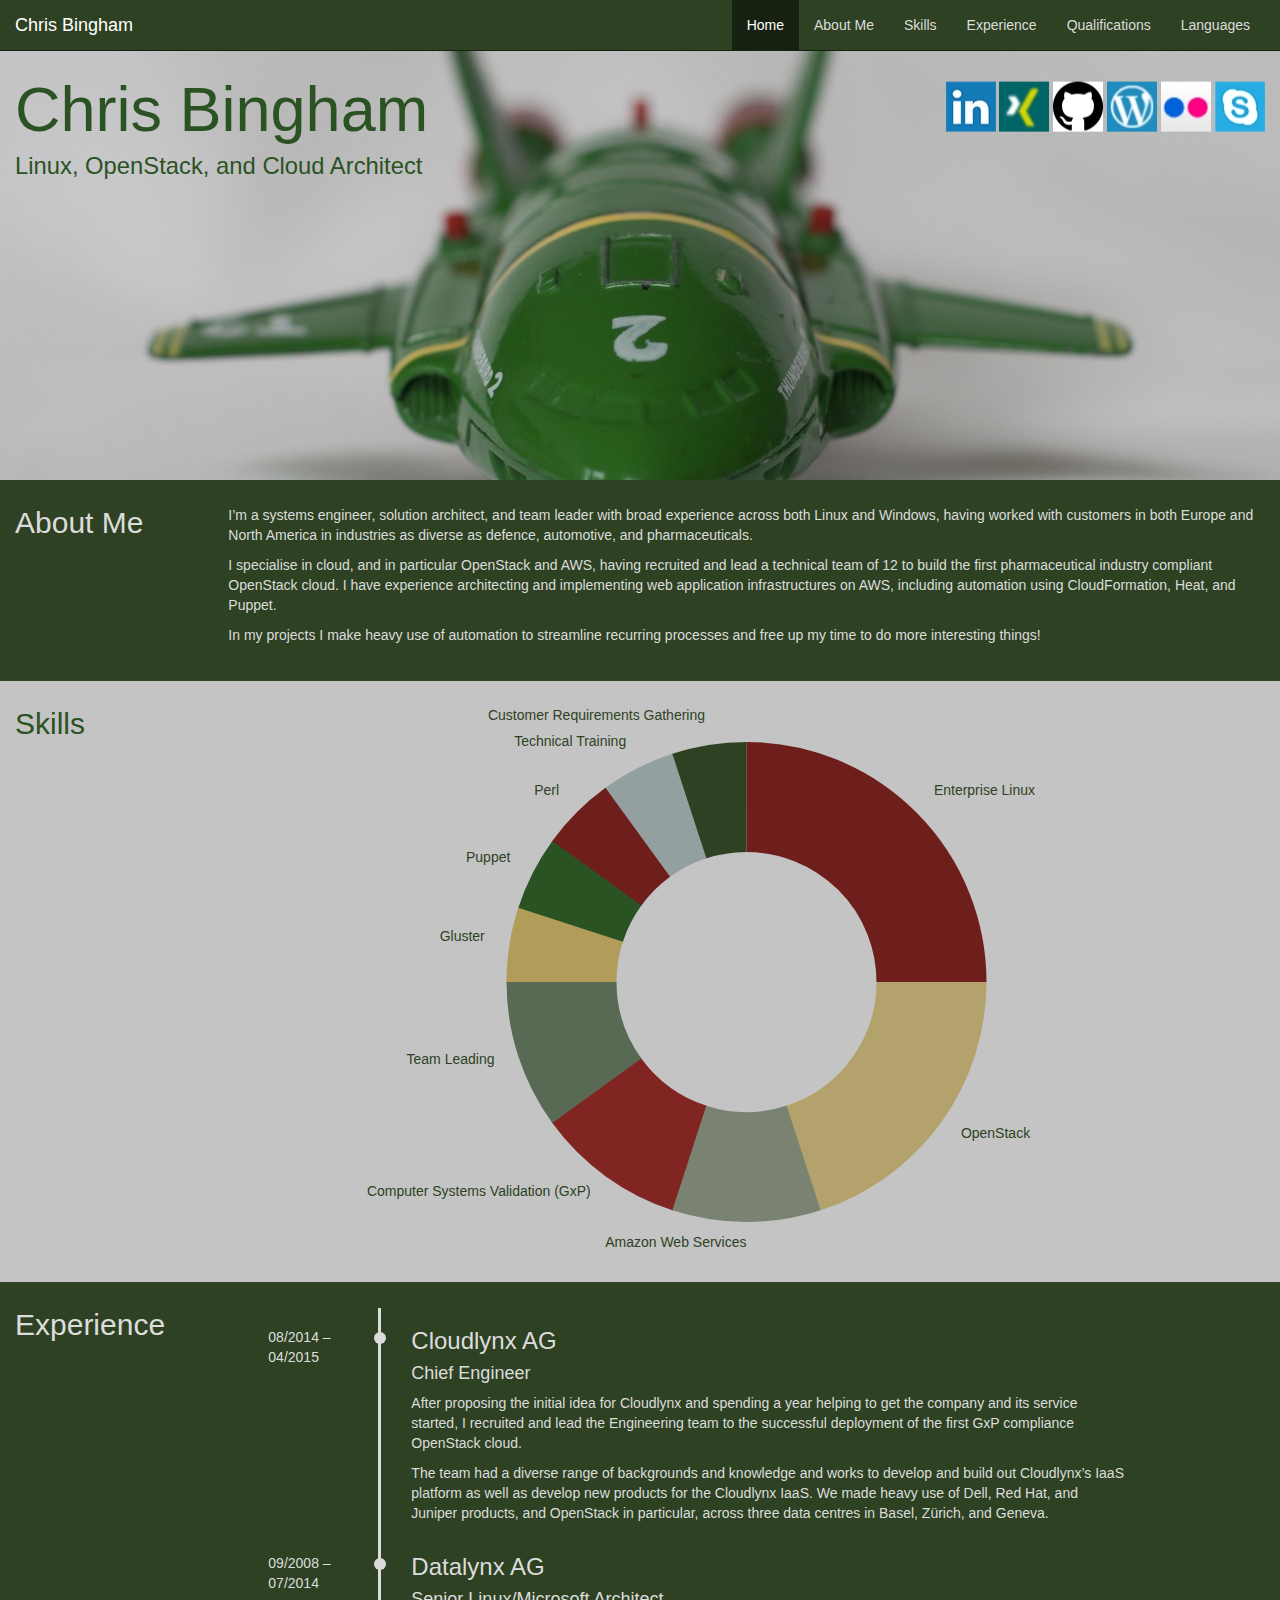
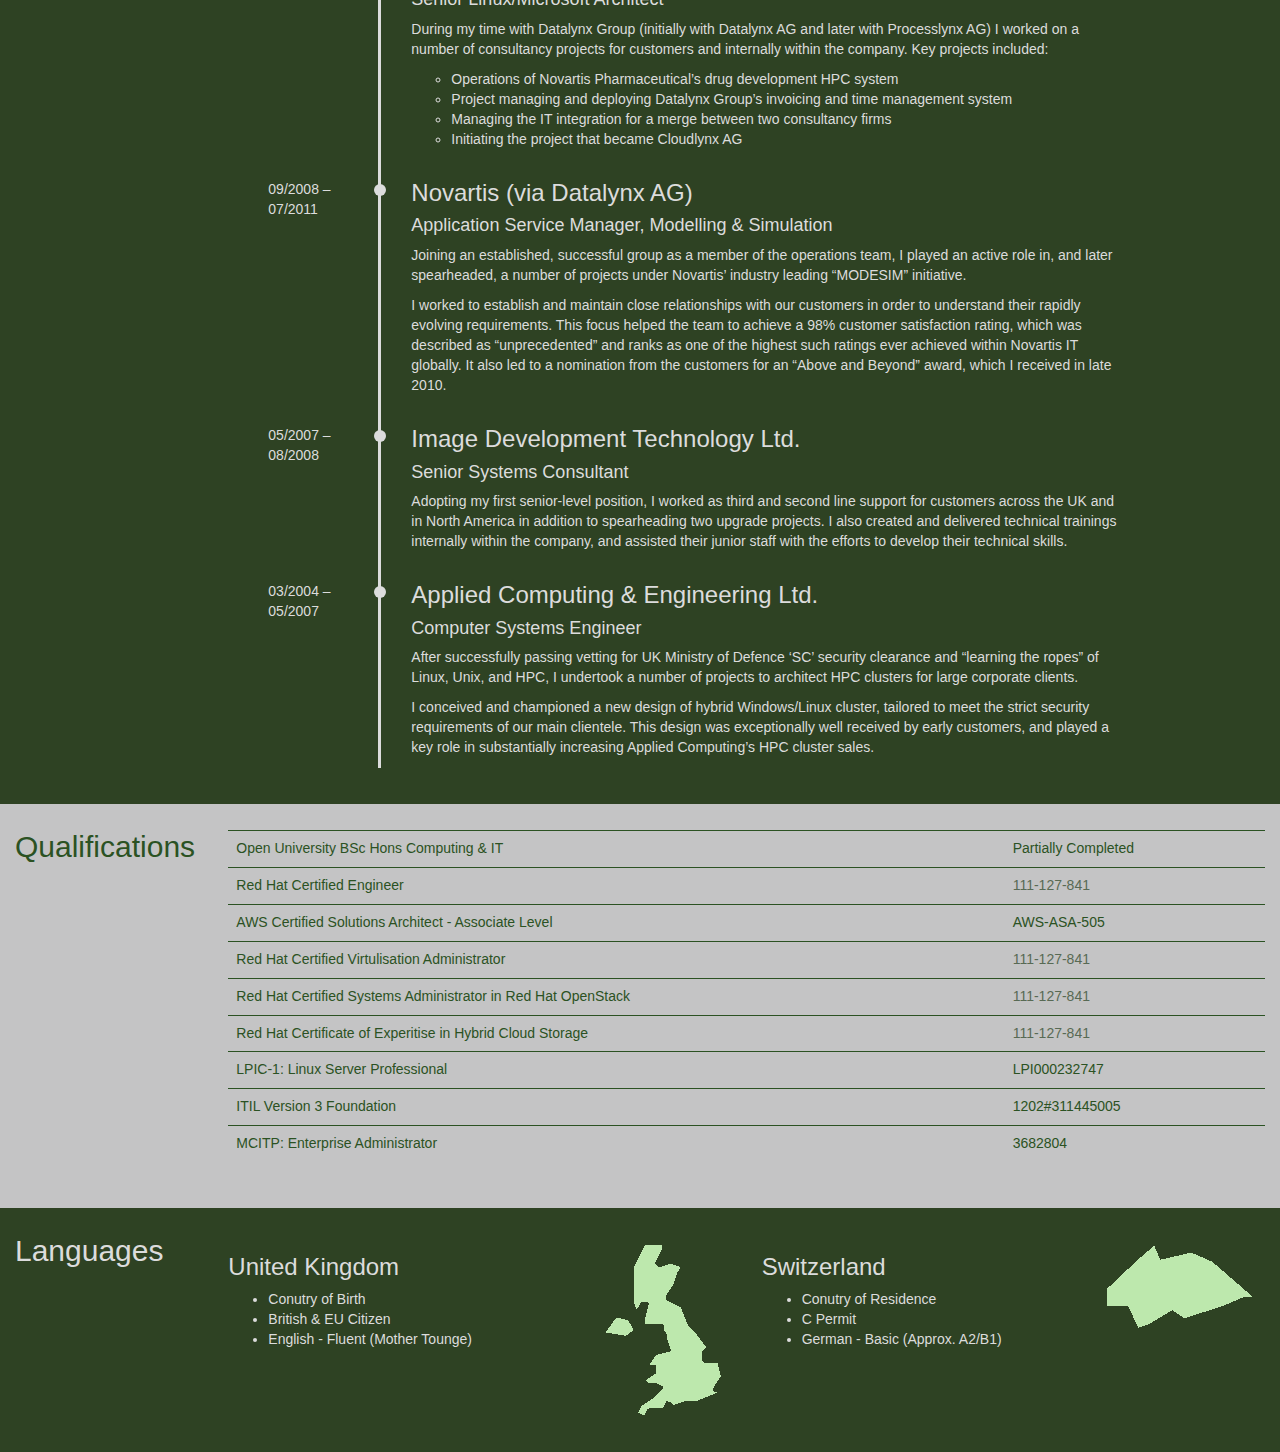
==== index.html @ 1daa9847 "First version" ====
<!DOCTYPE html>
<html lang="en"><head>
<meta http-equiv="content-type" content="text/html; charset=UTF-8">
    <meta charset="utf-8">
    <meta http-equiv="X-UA-Compatible" content="IE=edge">
    <meta name="viewport" content="width=device-width, initial-scale=1">
    <!-- The above 3 meta tags *must* come first in the head; any other head content must come *after* these tags -->
    <meta name="description" content="">
    <meta name="author" content="">
    <link rel="icon" href="img/icon.png">
	
    <title>Chris Bingham</title>

    <!-- Bootstrap core CSS -->
    <link href="https://maxcdn.bootstrapcdn.com/bootstrap/3.3.4/css/bootstrap.min.css" rel="stylesheet">
	

    <!-- Custom styles for this template -->
    <link href="css/starter-template.css" rel="stylesheet">
	<!--<link href="css/timeline.css" rel="stylesheet">-->

    <!-- Just for debugging purposes. Don't actually copy these 2 lines! -->
    <!--[if lt IE 9]><script src="https://maxcdn.bootstrapcdn.com/bootstrap/3.3.4/js/bootstrap.min.js"></script><![endif]-->
    <script src="https://maxcdn.bootstrapcdn.com/bootstrap/3.3.4/js/bootstrap.min.js"></script>

    <!-- HTML5 shim and Respond.js for IE8 support of HTML5 elements and media queries -->
    <!--[if lt IE 9]>
      <script src="https://oss.maxcdn.com/html5shiv/3.7.2/html5shiv.min.js"></script>
      <script src="https://oss.maxcdn.com/respond/1.4.2/respond.min.js"></script>
    <![endif]-->


	<link rel="stylesheet" href="css/chartist.min.css">
	<link rel="stylesheet" href="css/timeline.css">
	<link rel="stylesheet" href="css/thunderbird-colours.css">
	<link rel="stylesheet" href="css/storyboard.css">
	
  </head>

  <body>

    <nav class="navbar navbar-fixed-top navbar-inverse">
      <div class="container-fluid">
        <div class="navbar-header">
          <button type="button" class="navbar-toggle collapsed" data-toggle="collapse" data-target="#navbar" aria-expanded="false" aria-controls="navbar">
            <span class="sr-only">Toggle navigation</span>
            <span class="icon-bar"></span>
            <span class="icon-bar"></span>
            <span class="icon-bar"></span>
          </button>
          <a class="navbar-brand" href="#">Chris Bingham</a>
        </div>
        <div id="navbar" class="collapse navbar-collapse navbar-right">
          <ul class="nav navbar-nav">
            <li class="active"><a href="#">Home</a></li>
            <li><a href="#about">About Me</a></li>
            <li><a href="#skills">Skills</a></li>
			<li><a href="#experience">Experience</a></li>
			<li><a href="#qualifications">Qualifications</a></li>
			<li><a href="#languages">Languages</a></li>
          </ul>
        </div><!--/.nav-collapse -->
      </div>
    </nav>
	<section id="home">
	  <div class="jumbotron">
		<div class="container-fluid title-text">
		  <div class="row">
			<div class="col-sm-8 title-text">
			  <h1>Chris Bingham</h1>
			  <h2>Linux, OpenStack, and Cloud Architect</h2>
			</div>
			<div class="col-sm-4 social-links-div">
			  <ul class="social-links">
				<li><a href="https://ch.linkedin.com/in/binghamchris"><img class="img-responsive" alt="LinkedIn Profile" src="img/linkedin.jpg" /></a></li>
				<li><a href="https://www.xing.com/profile/Chris_Bingham"><img class="img-responsive" alt="Xing Profile" src="img/xing.jpg"></img></a></li>
				<li><a href="https://github.com/binghamchris"><img class="img-responsive" alt="Github Profile" src="img/github.jpg"></img></a></li>
				<li><a href="https://clustersandclouds.wordpress.com"><img class="img-responsive" alt="Blog" src="img/wordpress.jpg"></img></a></li>
				<li><a href="https://www.flickr.com/photos/butters-photos"><img class="img-responsive" alt="Flickr" src="img/flickr.jpg"></img></a></li>
				<li><a href="callto:chris.pearit"><img class="img-responsive" alt="Skype" src="img/skype.jpg"></img></a></li>
			  </ul>
			</div>
			<!--<div class="col-sm-2">
			  <img class="img-responsive avatar" alt="Avatar" src="img/avatar.jpg"></img>
			</div>-->
		  </div>
		</div>
	  </div>

	</section>
	<section id="about">
	  <div class="container-fluid container-alt container-padded">
		<div class="row">
		  <div class="col-sm-2 section-title">
			<h2>About Me</h2>
		  </div>
		  <div class=col-sm-10>
			<p>I’m a systems engineer, solution architect, and team leader with broad experience across both Linux and Windows, having worked with customers in both Europe and North America in industries as diverse as defence, automotive, and pharmaceuticals.</p>
			<p>I specialise in cloud, and in particular OpenStack and AWS, having recruited and lead a technical team of 12 to build the first pharmaceutical industry compliant OpenStack cloud. I have experience architecting and implementing web application infrastructures on AWS, including automation using CloudFormation, Heat, and Puppet.</p>
			<p>In my projects I make heavy use of automation to streamline recurring processes and free up my time to do more interesting things!</p>
		  </div>		
		</div>
	  </div>
	</section>
	<section id="skills">
	  <div class="container-fluid container-padded">
		<div class="row">
		  <div class="col-sm-2 section-title">
			<h2>Skills</h2>
		  </div>
		  <div class="col-sm-10 skills-chart">
			<div class="ct-chart ct-perfect-fourth" id="skillsChart"></div>
		  </div>
		</div>
	  </div>
	</section>
	<section id="experience">
	  <div class="container-fluid container-alt container-padded">
		<div class="row">
		  <div class="col-sm-2 section-title">
			<h2>Experience</h2>
		  </div>
		  <div class="col-sm-10">
			<ul class="timeline">
			  <li>
				<span class='timeline-date'>08/2014 – 04/2015</span>
				<div class="timeline-content">
				  <h3>Cloudlynx AG</h3>
				  <h4 class="subheading">Chief Engineer</h4>
				  <p>After proposing the initial idea for Cloudlynx and spending a year helping to get the company and its service started, I recruited and lead the Engineering team to the successful deployment of the first GxP compliance OpenStack cloud.</p>
				  <p>The team had a diverse range of backgrounds and knowledge and works to develop and build out Cloudlynx’s IaaS platform as well as develop new products for the Cloudlynx IaaS. We made heavy use of Dell, Red Hat, and Juniper products, and OpenStack in particular, across three data centres in Basel, Zürich, and Geneva.</p>
				</div>
			  </li>
			  <li>
				<span class='timeline-date'>09/2008 – 07/2014</span>
				<div class="timeline-content">
				  <h3>Datalynx AG</h3>
				  <h4 class="subheading">Senior Linux/Microsoft Architect</h4>
				  <p>During my time with Datalynx Group (initially with Datalynx AG and later with Processlynx AG) I worked on a number of consultancy projects for customers and internally within the company. Key projects included:
					<ul>
					  <li>Operations of Novartis Pharmaceutical’s drug development HPC system</li>
					  <li>Project managing and deploying Datalynx Group’s invoicing and time management system</li>
					  <li>Managing the IT integration for a merge between two consultancy firms</li>
					  <li>Initiating the project that became Cloudlynx AG</li>
					</ul>
				  </p>
				</div>
			  </li>
			  <li>
				<span class='timeline-date'>09/2008 – 07/2011</span>
				<div class="timeline-content">
				  <h3>Novartis (via Datalynx AG)</h3>
				  <h4 class="subheading">Application Service Manager, Modelling & Simulation</h4>
				  <p>Joining an established, successful group as a member of the operations team, I played an active role in, and later spearheaded, a number of projects under Novartis’ industry leading “MODESIM” initiative.</p>
				  <p>I worked to establish and maintain close relationships with our customers in order to understand their rapidly evolving requirements. This focus helped the team to achieve a 98% customer satisfaction rating, which was described as “unprecedented” and ranks as one of the highest such ratings ever achieved within Novartis IT globally. It also led to a nomination from the customers for an “Above and Beyond” award, which I received in late 2010.</p>
				</div>
			  </li>
			  <li>
				<span class='timeline-date'>05/2007 – 08/2008</span>
				<div class="timeline-content">
				  <h3>Image Development Technology Ltd.</h3>
				  <h4 class="subheading">Senior Systems Consultant</h4>
				  <p>Adopting my first senior-level position, I worked as third and second line support for customers across the UK and in North America in addition to spearheading two upgrade projects. I also created and delivered technical trainings internally within the company, and assisted their junior staff with the efforts to develop their technical skills.</p>
				</div>
			  </li>
			  <li>
				<span class='timeline-date'>03/2004 – 05/2007</span>
				<div class="timeline-content">
				  <h3>Applied Computing & Engineering Ltd.</h3>
				  <h4 class="subheading">Computer Systems Engineer</h4>
				  <p>After successfully passing vetting for UK Ministry of Defence ‘SC’ security clearance and “learning the ropes” of Linux, Unix, and HPC, I undertook a number of projects to architect HPC clusters for large corporate clients.</p>
				  <p>I conceived and championed a new design of hybrid Windows/Linux cluster, tailored to meet the strict security requirements of our main clientele. This design was exceptionally well received by early customers, and played a key role in substantially increasing Applied Computing’s HPC cluster sales.</p>
				</div>
			  </li>
			</ul>
		  </div>
		</div>
	  </div>
	</section>
	<section id="qualifications">
	  <div class="container-fluid container-padded">
		<div class="row">
		  <div class="col-sm-2 section-title">
			<h2>Qualifications</h2>
		  </div>
		  <div class="col-sm-10">
			<table class="table">
			  <tr>
				<td>Open University BSc Hons Computing & IT</td><td>Partially Completed</td>
			  </tr>
			  <tr>
				<td>Red Hat Certified Engineer</td><td><a href="https://www.redhat.com/wapps/training/certification/verify.html?certNumber=111-127-841">111-127-841</a></td>
			  </tr>
			  <tr>
				<td>AWS Certified Solutions Architect - Associate Level</td><td>AWS-ASA-505</td>
			  </tr>
			  <tr>
				<td>Red Hat Certified Virtulisation Administrator</td><td><a href="https://www.redhat.com/wapps/training/certification/verify.html?certNumber=111-127-841">111-127-841</a></td>
			  </tr>
			  <tr>
				<td>Red Hat Certified Systems Administrator in Red Hat OpenStack</td><td><a href="https://www.redhat.com/wapps/training/certification/verify.html?certNumber=111-127-841">111-127-841</a></td>
			  </tr>
			  <tr>
				<td>Red Hat Certificate of Experitise in Hybrid Cloud Storage</td><td><a href="https://www.redhat.com/wapps/training/certification/verify.html?certNumber=111-127-841">111-127-841</a></td>
			  </tr>
			  <tr>
				<td>LPIC-1: Linux Server Professional</td><td>LPI000232747</td>
			  </tr>
			  <tr>
				<td>ITIL Version 3 Foundation</td><td>1202#311445005</td>
			  </tr>
			  <tr>
				<td>MCITP: Enterprise Administrator</td><td>3682804</td>
			  </tr>
			</table>
		  </div>
		</div>
	  </div>
	</section>
	<section id="languages">
	  <div class="container-fluid container-alt container-padded">
		<div class="row">
		  <div class="col-sm-2 section-title">
			<h2>Languages</h2>
		  </div>
		  <div class="col-sm-5">
			<img class="img-responsive img-map" alt="Graphic of the United Kingdom" src="img/gb.png" />
			<h3>United Kingdom</h3>
			<ul>
			  <li>Conutry of Birth</li>
			  <li>British & EU Citizen</li>
			  <li>English - Fluent (Mother Tounge)</li>
			</ul>
		  </div>
		  <div class="col-sm-5">
			<img class="img-responsive img-map" alt="Graphic of Switzerland" src="img/ch.png" />
			<h3>Switzerland</h3>
			<ul>
			  <li>Conutry of Residence</li>
			  <li>C Permit</li>
			  <li>German - Basic (Approx. A2/B1)</li>
			</ul>
		  </div>
		</div>
	  </div>
	</section>

    <!-- Bootstrap core JavaScript
    ================================================== -->
    <!-- Placed at the end of the document so the pages load faster -->
    
	<script src="https://ajax.googleapis.com/ajax/libs/jquery/1.11.2/jquery.min.js"></script>
    <script src="js/bootstrap.js"></script>
    <!-- IE10 viewport hack for Surface/desktop Windows 8 bug -->
    <script src="js/ie10-viewport-bug-workaround.js"></script>
  
	<script src="js/chartist.min.js"></script>
	<script src="js/skillschart.js"></script>
  

</body></html>
---- css/starter-template.css ----
body {
  padding-top: 50px;
}
.starter-template {
  padding: 40px 15px;
  text-align: center;
}
---- css/timeline.css ----
.timeline {
  list-style: none;
}
.timeline > li {
  margin-bottom: 60px;
}

/* for Desktop */
@media ( min-width : 640px ){
  .timeline > li {
    overflow: hidden;
    margin: 0;
    position: relative;
  }
  .timeline-date {
    width: 110px;
    float: left;
    margin-top: 20px;
  }
  .timeline-content {
    width: 75%;
    float: left;
    border-left: 3px solid;
    padding-left: 30px;
  }
  .timeline-content:before {
    content: '';
    width: 12px;
    height: 12px;
    position: absolute;
    left: 106px;
    top: 24px;
    border-radius: 100%;
  }
}
---- css/chartist.min.css ----
.ct-chart.ct-double-octave:after,.ct-chart.ct-major-eleventh:after,.ct-chart.ct-major-second:after,.ct-chart.ct-major-seventh:after,.ct-chart.ct-major-sixth:after,.ct-chart.ct-major-tenth:after,.ct-chart.ct-major-third:after,.ct-chart.ct-major-twelfth:after,.ct-chart.ct-minor-second:after,.ct-chart.ct-minor-seventh:after,.ct-chart.ct-minor-sixth:after,.ct-chart.ct-minor-third:after,.ct-chart.ct-octave:after,.ct-chart.ct-perfect-fifth:after,.ct-chart.ct-perfect-fourth:after,.ct-chart.ct-square:after{content:"";clear:both}.ct-chart.ct-double-octave:after,.ct-chart.ct-double-octave:before,.ct-chart.ct-golden-section:after,.ct-chart.ct-major-eleventh:after,.ct-chart.ct-major-eleventh:before,.ct-chart.ct-major-second:after,.ct-chart.ct-major-second:before,.ct-chart.ct-major-seventh:after,.ct-chart.ct-major-seventh:before,.ct-chart.ct-major-sixth:after,.ct-chart.ct-major-sixth:before,.ct-chart.ct-major-tenth:after,.ct-chart.ct-major-tenth:before,.ct-chart.ct-major-third:after,.ct-chart.ct-major-third:before,.ct-chart.ct-major-twelfth:after,.ct-chart.ct-major-twelfth:before,.ct-chart.ct-minor-second:after,.ct-chart.ct-minor-second:before,.ct-chart.ct-minor-seventh:after,.ct-chart.ct-minor-seventh:before,.ct-chart.ct-minor-sixth:after,.ct-chart.ct-minor-sixth:before,.ct-chart.ct-minor-third:after,.ct-chart.ct-minor-third:before,.ct-chart.ct-octave:after,.ct-chart.ct-octave:before,.ct-chart.ct-perfect-fifth:after,.ct-chart.ct-perfect-fifth:before,.ct-chart.ct-perfect-fourth:after,.ct-chart.ct-perfect-fourth:before,.ct-chart.ct-square:after,.ct-chart.ct-square:before{content:""}.ct-chart .ct-label{fill:rgba(0,0,0,.4);color:rgba(0,0,0,.4);font-size:.75rem;line-height:1}.ct-chart .ct-chart-bar .ct-label,.ct-chart .ct-chart-line .ct-label{display:block;display:-webkit-box;display:-moz-box;display:-ms-flexbox;display:-webkit-flex;display:flex}.ct-chart .ct-label.ct-horizontal.ct-start{-webkit-box-align:flex-end;-webkit-align-items:flex-end;-ms-flex-align:flex-end;align-items:flex-end;-webkit-box-pack:flex-start;-webkit-justify-content:flex-start;-ms-flex-pack:flex-start;justify-content:flex-start;text-align:left;text-anchor:start}.ct-chart .ct-label.ct-horizontal.ct-end{-webkit-box-align:flex-start;-webkit-align-items:flex-start;-ms-flex-align:flex-start;align-items:flex-start;-webkit-box-pack:flex-start;-webkit-justify-content:flex-start;-ms-flex-pack:flex-start;justify-content:flex-start;text-align:left;text-anchor:start}.ct-chart .ct-label.ct-vertical.ct-start{-webkit-box-align:flex-end;-webkit-align-items:flex-end;-ms-flex-align:flex-end;align-items:flex-end;-webkit-box-pack:flex-end;-webkit-justify-content:flex-end;-ms-flex-pack:flex-end;justify-content:flex-end;text-align:right;text-anchor:end}.ct-chart .ct-label.ct-vertical.ct-end{-webkit-box-align:flex-end;-webkit-align-items:flex-end;-ms-flex-align:flex-end;align-items:flex-end;-webkit-box-pack:flex-start;-webkit-justify-content:flex-start;-ms-flex-pack:flex-start;justify-content:flex-start;text-align:left;text-anchor:start}.ct-chart .ct-chart-bar .ct-label.ct-horizontal.ct-start{-webkit-box-align:flex-end;-webkit-align-items:flex-end;-ms-flex-align:flex-end;align-items:flex-end;-webkit-box-pack:center;-webkit-justify-content:center;-ms-flex-pack:center;justify-content:center;text-align:center;text-anchor:start}.ct-chart .ct-chart-bar .ct-label.ct-horizontal.ct-end{-webkit-box-align:flex-start;-webkit-align-items:flex-start;-ms-flex-align:flex-start;align-items:flex-start;-webkit-box-pack:center;-webkit-justify-content:center;-ms-flex-pack:center;justify-content:center;text-align:center;text-anchor:start}.ct-chart .ct-chart-bar.ct-horizontal-bars .ct-label.ct-horizontal.ct-start{-webkit-box-align:flex-end;-webkit-align-items:flex-end;-ms-flex-align:flex-end;align-items:flex-end;-webkit-box-pack:flex-start;-webkit-justify-content:flex-start;-ms-flex-pack:flex-start;justify-content:flex-start;text-align:left;text-anchor:start}.ct-chart .ct-chart-bar.ct-horizontal-bars .ct-label.ct-horizontal.ct-end{-webkit-box-align:flex-start;-webkit-align-items:flex-start;-ms-flex-align:flex-start;align-items:flex-start;-webkit-box-pack:flex-start;-webkit-justify-content:flex-start;-ms-flex-pack:flex-start;justify-content:flex-start;text-align:left;text-anchor:start}.ct-chart .ct-chart-bar.ct-horizontal-bars .ct-label.ct-vertical.ct-start{-webkit-box-align:center;-webkit-align-items:center;-ms-flex-align:center;align-items:center;-webkit-box-pack:flex-end;-webkit-justify-content:flex-end;-ms-flex-pack:flex-end;justify-content:flex-end;text-align:right;text-anchor:end}.ct-chart .ct-chart-bar.ct-horizontal-bars .ct-label.ct-vertical.ct-end{-webkit-box-align:center;-webkit-align-items:center;-ms-flex-align:center;align-items:center;-webkit-box-pack:flex-start;-webkit-justify-content:flex-start;-ms-flex-pack:flex-start;justify-content:flex-start;text-align:left;text-anchor:end}.ct-chart .ct-grid{stroke:rgba(0,0,0,.2);stroke-width:1px;stroke-dasharray:2px}.ct-chart .ct-point{stroke-width:10px;stroke-linecap:round}.ct-chart .ct-line{fill:none;stroke-width:4px}.ct-chart .ct-area{stroke:none;fill-opacity:.1}.ct-chart .ct-bar{fill:none;stroke-width:10px}.ct-chart .ct-slice.ct-donut{fill:none;stroke-width:60px}.ct-chart .ct-series.ct-series-a .ct-bar,.ct-chart .ct-series.ct-series-a .ct-line,.ct-chart .ct-series.ct-series-a .ct-point,.ct-chart .ct-series.ct-series-a .ct-slice.ct-donut{stroke:#d70206}.ct-chart .ct-series.ct-series-a .ct-area,.ct-chart .ct-series.ct-series-a .ct-slice:not(.ct-donut){fill:#d70206}.ct-chart .ct-series.ct-series-b .ct-bar,.ct-chart .ct-series.ct-series-b .ct-line,.ct-chart .ct-series.ct-series-b .ct-point,.ct-chart .ct-series.ct-series-b .ct-slice.ct-donut{stroke:#f05b4f}.ct-chart .ct-series.ct-series-b .ct-area,.ct-chart .ct-series.ct-series-b .ct-slice:not(.ct-donut){fill:#f05b4f}.ct-chart .ct-series.ct-series-c .ct-bar,.ct-chart .ct-series.ct-series-c .ct-line,.ct-chart .ct-series.ct-series-c .ct-point,.ct-chart .ct-series.ct-series-c .ct-slice.ct-donut{stroke:#f4c63d}.ct-chart .ct-series.ct-series-c .ct-area,.ct-chart .ct-series.ct-series-c .ct-slice:not(.ct-donut){fill:#f4c63d}.ct-chart .ct-series.ct-series-d .ct-bar,.ct-chart .ct-series.ct-series-d .ct-line,.ct-chart .ct-series.ct-series-d .ct-point,.ct-chart .ct-series.ct-series-d .ct-slice.ct-donut{stroke:#d17905}.ct-chart .ct-series.ct-series-d .ct-area,.ct-chart .ct-series.ct-series-d .ct-slice:not(.ct-donut){fill:#d17905}.ct-chart .ct-series.ct-series-e .ct-bar,.ct-chart .ct-series.ct-series-e .ct-line,.ct-chart .ct-series.ct-series-e .ct-point,.ct-chart .ct-series.ct-series-e .ct-slice.ct-donut{stroke:#453d3f}.ct-chart .ct-series.ct-series-e .ct-area,.ct-chart .ct-series.ct-series-e .ct-slice:not(.ct-donut){fill:#453d3f}.ct-chart .ct-series.ct-series-f .ct-bar,.ct-chart .ct-series.ct-series-f .ct-line,.ct-chart .ct-series.ct-series-f .ct-point,.ct-chart .ct-series.ct-series-f .ct-slice.ct-donut{stroke:#59922b}.ct-chart .ct-series.ct-series-f .ct-area,.ct-chart .ct-series.ct-series-f .ct-slice:not(.ct-donut){fill:#59922b}.ct-chart .ct-series.ct-series-g .ct-bar,.ct-chart .ct-series.ct-series-g .ct-line,.ct-chart .ct-series.ct-series-g .ct-point,.ct-chart .ct-series.ct-series-g .ct-slice.ct-donut{stroke:#0544d3}.ct-chart .ct-series.ct-series-g .ct-area,.ct-chart .ct-series.ct-series-g .ct-slice:not(.ct-donut){fill:#0544d3}.ct-chart .ct-series.ct-series-h .ct-bar,.ct-chart .ct-series.ct-series-h .ct-line,.ct-chart .ct-series.ct-series-h .ct-point,.ct-chart .ct-series.ct-series-h .ct-slice.ct-donut{stroke:#6b0392}.ct-chart .ct-series.ct-series-h .ct-area,.ct-chart .ct-series.ct-series-h .ct-slice:not(.ct-donut){fill:#6b0392}.ct-chart .ct-series.ct-series-i .ct-bar,.ct-chart .ct-series.ct-series-i .ct-line,.ct-chart .ct-series.ct-series-i .ct-point,.ct-chart .ct-series.ct-series-i .ct-slice.ct-donut{stroke:#f05b4f}.ct-chart .ct-series.ct-series-i .ct-area,.ct-chart .ct-series.ct-series-i .ct-slice:not(.ct-donut){fill:#f05b4f}.ct-chart .ct-series.ct-series-j .ct-bar,.ct-chart .ct-series.ct-series-j .ct-line,.ct-chart .ct-series.ct-series-j .ct-point,.ct-chart .ct-series.ct-series-j .ct-slice.ct-donut{stroke:#dda458}.ct-chart .ct-series.ct-series-j .ct-area,.ct-chart .ct-series.ct-series-j .ct-slice:not(.ct-donut){fill:#dda458}.ct-chart .ct-series.ct-series-k .ct-bar,.ct-chart .ct-series.ct-series-k .ct-line,.ct-chart .ct-series.ct-series-k .ct-point,.ct-chart .ct-series.ct-series-k .ct-slice.ct-donut{stroke:#eacf7d}.ct-chart .ct-series.ct-series-k .ct-area,.ct-chart .ct-series.ct-series-k .ct-slice:not(.ct-donut){fill:#eacf7d}.ct-chart .ct-series.ct-series-l .ct-bar,.ct-chart .ct-series.ct-series-l .ct-line,.ct-chart .ct-series.ct-series-l .ct-point,.ct-chart .ct-series.ct-series-l .ct-slice.ct-donut{stroke:#86797d}.ct-chart .ct-series.ct-series-l .ct-area,.ct-chart .ct-series.ct-series-l .ct-slice:not(.ct-donut){fill:#86797d}.ct-chart .ct-series.ct-series-m .ct-bar,.ct-chart .ct-series.ct-series-m .ct-line,.ct-chart .ct-series.ct-series-m .ct-point,.ct-chart .ct-series.ct-series-m .ct-slice.ct-donut{stroke:#b2c326}.ct-chart .ct-series.ct-series-m .ct-area,.ct-chart .ct-series.ct-series-m .ct-slice:not(.ct-donut){fill:#b2c326}.ct-chart .ct-series.ct-series-n .ct-bar,.ct-chart .ct-series.ct-series-n .ct-line,.ct-chart .ct-series.ct-series-n .ct-point,.ct-chart .ct-series.ct-series-n .ct-slice.ct-donut{stroke:#6188e2}.ct-chart .ct-series.ct-series-n .ct-area,.ct-chart .ct-series.ct-series-n .ct-slice:not(.ct-donut){fill:#6188e2}.ct-chart .ct-series.ct-series-o .ct-bar,.ct-chart .ct-series.ct-series-o .ct-line,.ct-chart .ct-series.ct-series-o .ct-point,.ct-chart .ct-series.ct-series-o .ct-slice.ct-donut{stroke:#a748ca}.ct-chart .ct-series.ct-series-o .ct-area,.ct-chart .ct-series.ct-series-o .ct-slice:not(.ct-donut){fill:#a748ca}.ct-chart.ct-square{display:block;position:relative;width:100%}.ct-chart.ct-square:before{display:block;float:left;width:0;height:0;padding-bottom:100%}.ct-chart.ct-square:after{display:table}.ct-chart.ct-square>svg{display:block;position:absolute;top:0;left:0}.ct-chart.ct-minor-second{display:block;position:relative;width:100%}.ct-chart.ct-minor-second:before{display:block;float:left;width:0;height:0;padding-bottom:93.75%}.ct-chart.ct-minor-second:after{display:table}.ct-chart.ct-minor-second>svg{display:block;position:absolute;top:0;left:0}.ct-chart.ct-major-second{display:block;position:relative;width:100%}.ct-chart.ct-major-second:before{display:block;float:left;width:0;height:0;padding-bottom:88.8888888889%}.ct-chart.ct-major-second:after{display:table}.ct-chart.ct-major-second>svg{display:block;position:absolute;top:0;left:0}.ct-chart.ct-minor-third{display:block;position:relative;width:100%}.ct-chart.ct-minor-third:before{display:block;float:left;width:0;height:0;padding-bottom:83.3333333333%}.ct-chart.ct-minor-third:after{display:table}.ct-chart.ct-minor-third>svg{display:block;position:absolute;top:0;left:0}.ct-chart.ct-major-third{display:block;position:relative;width:100%}.ct-chart.ct-major-third:before{display:block;float:left;width:0;height:0;padding-bottom:80%}.ct-chart.ct-major-third:after{display:table}.ct-chart.ct-major-third>svg{display:block;position:absolute;top:0;left:0}.ct-chart.ct-perfect-fourth{display:block;position:relative;width:100%}.ct-chart.ct-perfect-fourth:before{display:block;float:left;width:0;height:0;padding-bottom:75%}.ct-chart.ct-perfect-fourth:after{display:table}.ct-chart.ct-perfect-fourth>svg{display:block;position:absolute;top:0;left:0}.ct-chart.ct-perfect-fifth{display:block;position:relative;width:100%}.ct-chart.ct-perfect-fifth:before{display:block;float:left;width:0;height:0;padding-bottom:66.6666666667%}.ct-chart.ct-perfect-fifth:after{display:table}.ct-chart.ct-perfect-fifth>svg{display:block;position:absolute;top:0;left:0}.ct-chart.ct-minor-sixth{display:block;position:relative;width:100%}.ct-chart.ct-minor-sixth:before{display:block;float:left;width:0;height:0;padding-bottom:62.5%}.ct-chart.ct-minor-sixth:after{display:table}.ct-chart.ct-minor-sixth>svg{display:block;position:absolute;top:0;left:0}.ct-chart.ct-golden-section{display:block;position:relative;width:100%}.ct-chart.ct-golden-section:before{display:block;float:left;content:"";width:0;height:0;padding-bottom:61.804697157%}.ct-chart.ct-golden-section:after{display:table;clear:both}.ct-chart.ct-golden-section>svg{display:block;position:absolute;top:0;left:0}.ct-chart.ct-major-sixth{display:block;position:relative;width:100%}.ct-chart.ct-major-sixth:before{display:block;float:left;width:0;height:0;padding-bottom:60%}.ct-chart.ct-major-sixth:after{display:table}.ct-chart.ct-major-sixth>svg{display:block;position:absolute;top:0;left:0}.ct-chart.ct-minor-seventh{display:block;position:relative;width:100%}.ct-chart.ct-minor-seventh:before{display:block;float:left;width:0;height:0;padding-bottom:56.25%}.ct-chart.ct-minor-seventh:after{display:table}.ct-chart.ct-minor-seventh>svg{display:block;position:absolute;top:0;left:0}.ct-chart.ct-major-seventh{display:block;position:relative;width:100%}.ct-chart.ct-major-seventh:before{display:block;float:left;width:0;height:0;padding-bottom:53.3333333333%}.ct-chart.ct-major-seventh:after{display:table}.ct-chart.ct-major-seventh>svg{display:block;position:absolute;top:0;left:0}.ct-chart.ct-octave{display:block;position:relative;width:100%}.ct-chart.ct-octave:before{display:block;float:left;width:0;height:0;padding-bottom:50%}.ct-chart.ct-octave:after{display:table}.ct-chart.ct-octave>svg{display:block;position:absolute;top:0;left:0}.ct-chart.ct-major-tenth{display:block;position:relative;width:100%}.ct-chart.ct-major-tenth:before{display:block;float:left;width:0;height:0;padding-bottom:40%}.ct-chart.ct-major-tenth:after{display:table}.ct-chart.ct-major-tenth>svg{display:block;position:absolute;top:0;left:0}.ct-chart.ct-major-eleventh{display:block;position:relative;width:100%}.ct-chart.ct-major-eleventh:before{display:block;float:left;width:0;height:0;padding-bottom:37.5%}.ct-chart.ct-major-eleventh:after{display:table}.ct-chart.ct-major-eleventh>svg{display:block;position:absolute;top:0;left:0}.ct-chart.ct-major-twelfth{display:block;position:relative;width:100%}.ct-chart.ct-major-twelfth:before{display:block;float:left;width:0;height:0;padding-bottom:33.3333333333%}.ct-chart.ct-major-twelfth:after{display:table}.ct-chart.ct-major-twelfth>svg{display:block;position:absolute;top:0;left:0}.ct-chart.ct-double-octave{display:block;position:relative;width:100%}.ct-chart.ct-double-octave:before{display:block;float:left;width:0;height:0;padding-bottom:25%}.ct-chart.ct-double-octave:after{display:table}.ct-chart.ct-double-octave>svg{display:block;position:absolute;top:0;left:0}
---- css/timeline.css ----
.timeline {
  list-style: none;
}
.timeline > li {
  margin-bottom: 60px;
}

/* for Desktop */
@media ( min-width : 640px ){
  .timeline > li {
    overflow: hidden;
    margin: 0;
    position: relative;
  }
  .timeline-date {
    width: 110px;
    float: left;
    margin-top: 20px;
  }
  .timeline-content {
    width: 75%;
    float: left;
    border-left: 3px solid;
    padding-left: 30px;
  }
  .timeline-content:before {
    content: '';
    width: 12px;
    height: 12px;
    position: absolute;
    left: 106px;
    top: 24px;
    border-radius: 100%;
  }
}
---- css/thunderbird-colours.css ----
@charset "UTF-8";
/* CSS generated by http://lavishbootstrap.com */
/*! normalize.css v3.0.2 | MIT License | git.io/normalize */
html {
  font-family: sans-serif;
  -ms-text-size-adjust: 100%;
  -webkit-text-size-adjust: 100%; }

body {
  margin: 0; }

article,
aside,
details,
figcaption,
figure,
footer,
header,
hgroup,
main,
menu,
nav,
section,
summary {
  display: block; }

audio,
canvas,
progress,
video {
  display: inline-block;
  vertical-align: baseline; }

audio:not([controls]) {
  display: none;
  height: 0; }

[hidden],
template {
  display: none; }

a {
  background-color: transparent; }

a:active,
a:hover {
  outline: 0; }

abbr[title] {
  border-bottom: 1px dotted; }

b,
strong {
  font-weight: bold; }

dfn {
  font-style: italic; }

h1 {
  font-size: 2em;
  margin: 0.67em 0; }

mark {
  background: #ff0;
  color: #000; }

small {
  font-size: 80%; }

sub,
sup {
  font-size: 75%;
  line-height: 0;
  position: relative;
  vertical-align: baseline; }

sup {
  top: -0.5em; }

sub {
  bottom: -0.25em; }

img {
  border: 0; }

svg:not(:root) {
  overflow: hidden; }

figure {
  margin: 1em 40px; }

hr {
  -moz-box-sizing: content-box;
  box-sizing: content-box;
  height: 0; }

pre {
  overflow: auto; }

code,
kbd,
pre,
samp {
  font-family: monospace, monospace;
  font-size: 1em; }

button,
input,
optgroup,
select,
textarea {
  color: inherit;
  font: inherit;
  margin: 0; }

button {
  overflow: visible; }

button,
select {
  text-transform: none; }

button,
html input[type="button"],
input[type="reset"],
input[type="submit"] {
  -webkit-appearance: button;
  cursor: pointer; }

button[disabled],
html input[disabled] {
  cursor: default; }

button::-moz-focus-inner,
input::-moz-focus-inner {
  border: 0;
  padding: 0; }

input {
  line-height: normal; }

input[type="checkbox"],
input[type="radio"] {
  box-sizing: border-box;
  padding: 0; }

input[type="number"]::-webkit-inner-spin-button,
input[type="number"]::-webkit-outer-spin-button {
  height: auto; }

input[type="search"] {
  -webkit-appearance: textfield;
  -moz-box-sizing: content-box;
  -webkit-box-sizing: content-box;
  box-sizing: content-box; }

input[type="search"]::-webkit-search-cancel-button,
input[type="search"]::-webkit-search-decoration {
  -webkit-appearance: none; }

fieldset {
  border: 1px solid #c0c0c0;
  margin: 0 2px;
  padding: 0.35em 0.625em 0.75em; }

legend {
  border: 0;
  padding: 0; }

textarea {
  overflow: auto; }

optgroup {
  font-weight: bold; }

table {
  border-collapse: collapse;
  border-spacing: 0; }

td,
th {
  padding: 0; }

/*! Source: https://github.com/h5bp/html5-boilerplate/blob/master/src/css/main.css */
@media print {
  *,
  *:before,
  *:after {
    background: transparent !important;
    color: #000 !important;
    box-shadow: none !important;
    text-shadow: none !important; }

  a,
  a:visited {
    text-decoration: underline; }

  a[href]:after {
    content: " (" attr(href) ")"; }

  abbr[title]:after {
    content: " (" attr(title) ")"; }

  a[href^="#"]:after,
  a[href^="javascript:"]:after {
    content: ""; }

  pre,
  blockquote {
    border: 1px solid #999;
    page-break-inside: avoid; }

  thead {
    display: table-header-group; }

  tr,
  img {
    page-break-inside: avoid; }

  img {
    max-width: 100% !important; }

  p,
  h2,
  h3 {
    orphans: 3;
    widows: 3; }

  h2,
  h3 {
    page-break-after: avoid; }

  select {
    background: #fff !important; }

  .navbar {
    display: none; }

  .btn > .caret,
  .dropup > .btn > .caret {
    border-top-color: #000 !important; }

  .label {
    border: 1px solid #000; }

  .table {
    border-collapse: collapse !important; }
    .table td,
    .table th {
      background-color: #fff !important; }

  .table-bordered th,
  .table-bordered td {
    border: 1px solid #ddd !important; } }
@font-face {
  font-family: 'Glyphicons Halflings';
  src: url("../fonts/bootstrap/glyphicons-halflings-regular.eot");
  src: url("../fonts/bootstrap/glyphicons-halflings-regular.eot?#iefix") format("embedded-opentype"), url("../fonts/bootstrap/glyphicons-halflings-regular.woff2") format("woff2"), url("../fonts/bootstrap/glyphicons-halflings-regular.woff") format("woff"), url("../fonts/bootstrap/glyphicons-halflings-regular.ttf") format("truetype"), url("../fonts/bootstrap/glyphicons-halflings-regular.svg#glyphicons_halflingsregular") format("svg"); }
.glyphicon {
  position: relative;
  top: 1px;
  display: inline-block;
  font-family: 'Glyphicons Halflings';
  font-style: normal;
  font-weight: normal;
  line-height: 1;
  -webkit-font-smoothing: antialiased;
  -moz-osx-font-smoothing: grayscale; }

.glyphicon-asterisk:before {
  content: "\2a"; }

.glyphicon-plus:before {
  content: "\2b"; }

.glyphicon-euro:before,
.glyphicon-eur:before {
  content: "\20ac"; }

.glyphicon-minus:before {
  content: "\2212"; }

.glyphicon-cloud:before {
  content: "\2601"; }

.glyphicon-envelope:before {
  content: "\2709"; }

.glyphicon-pencil:before {
  content: "\270f"; }

.glyphicon-glass:before {
  content: "\e001"; }

.glyphicon-music:before {
  content: "\e002"; }

.glyphicon-search:before {
  content: "\e003"; }

.glyphicon-heart:before {
  content: "\e005"; }

.glyphicon-star:before {
  content: "\e006"; }

.glyphicon-star-empty:before {
  content: "\e007"; }

.glyphicon-user:before {
  content: "\e008"; }

.glyphicon-film:before {
  content: "\e009"; }

.glyphicon-th-large:before {
  content: "\e010"; }

.glyphicon-th:before {
  content: "\e011"; }

.glyphicon-th-list:before {
  content: "\e012"; }

.glyphicon-ok:before {
  content: "\e013"; }

.glyphicon-remove:before {
  content: "\e014"; }

.glyphicon-zoom-in:before {
  content: "\e015"; }

.glyphicon-zoom-out:before {
  content: "\e016"; }

.glyphicon-off:before {
  content: "\e017"; }

.glyphicon-signal:before {
  content: "\e018"; }

.glyphicon-cog:before {
  content: "\e019"; }

.glyphicon-trash:before {
  content: "\e020"; }

.glyphicon-home:before {
  content: "\e021"; }

.glyphicon-file:before {
  content: "\e022"; }

.glyphicon-time:before {
  content: "\e023"; }

.glyphicon-road:before {
  content: "\e024"; }

.glyphicon-download-alt:before {
  content: "\e025"; }

.glyphicon-download:before {
  content: "\e026"; }

.glyphicon-upload:before {
  content: "\e027"; }

.glyphicon-inbox:before {
  content: "\e028"; }

.glyphicon-play-circle:before {
  content: "\e029"; }

.glyphicon-repeat:before {
  content: "\e030"; }

.glyphicon-refresh:before {
  content: "\e031"; }

.glyphicon-list-alt:before {
  content: "\e032"; }

.glyphicon-lock:before {
  content: "\e033"; }

.glyphicon-flag:before {
  content: "\e034"; }

.glyphicon-headphones:before {
  content: "\e035"; }

.glyphicon-volume-off:before {
  content: "\e036"; }

.glyphicon-volume-down:before {
  content: "\e037"; }

.glyphicon-volume-up:before {
  content: "\e038"; }

.glyphicon-qrcode:before {
  content: "\e039"; }

.glyphicon-barcode:before {
  content: "\e040"; }

.glyphicon-tag:before {
  content: "\e041"; }

.glyphicon-tags:before {
  content: "\e042"; }

.glyphicon-book:before {
  content: "\e043"; }

.glyphicon-bookmark:before {
  content: "\e044"; }

.glyphicon-print:before {
  content: "\e045"; }

.glyphicon-camera:before {
  content: "\e046"; }

.glyphicon-font:before {
  content: "\e047"; }

.glyphicon-bold:before {
  content: "\e048"; }

.glyphicon-italic:before {
  content: "\e049"; }

.glyphicon-text-height:before {
  content: "\e050"; }

.glyphicon-text-width:before {
  content: "\e051"; }

.glyphicon-align-left:before {
  content: "\e052"; }

.glyphicon-align-center:before {
  content: "\e053"; }

.glyphicon-align-right:before {
  content: "\e054"; }

.glyphicon-align-justify:before {
  content: "\e055"; }

.glyphicon-list:before {
  content: "\e056"; }

.glyphicon-indent-left:before {
  content: "\e057"; }

.glyphicon-indent-right:before {
  content: "\e058"; }

.glyphicon-facetime-video:before {
  content: "\e059"; }

.glyphicon-picture:before {
  content: "\e060"; }

.glyphicon-map-marker:before {
  content: "\e062"; }

.glyphicon-adjust:before {
  content: "\e063"; }

.glyphicon-tint:before {
  content: "\e064"; }

.glyphicon-edit:before {
  content: "\e065"; }

.glyphicon-share:before {
  content: "\e066"; }

.glyphicon-check:before {
  content: "\e067"; }

.glyphicon-move:before {
  content: "\e068"; }

.glyphicon-step-backward:before {
  content: "\e069"; }

.glyphicon-fast-backward:before {
  content: "\e070"; }

.glyphicon-backward:before {
  content: "\e071"; }

.glyphicon-play:before {
  content: "\e072"; }

.glyphicon-pause:before {
  content: "\e073"; }

.glyphicon-stop:before {
  content: "\e074"; }

.glyphicon-forward:before {
  content: "\e075"; }

.glyphicon-fast-forward:before {
  content: "\e076"; }

.glyphicon-step-forward:before {
  content: "\e077"; }

.glyphicon-eject:before {
  content: "\e078"; }

.glyphicon-chevron-left:before {
  content: "\e079"; }

.glyphicon-chevron-right:before {
  content: "\e080"; }

.glyphicon-plus-sign:before {
  content: "\e081"; }

.glyphicon-minus-sign:before {
  content: "\e082"; }

.glyphicon-remove-sign:before {
  content: "\e083"; }

.glyphicon-ok-sign:before {
  content: "\e084"; }

.glyphicon-question-sign:before {
  content: "\e085"; }

.glyphicon-info-sign:before {
  content: "\e086"; }

.glyphicon-screenshot:before {
  content: "\e087"; }

.glyphicon-remove-circle:before {
  content: "\e088"; }

.glyphicon-ok-circle:before {
  content: "\e089"; }

.glyphicon-ban-circle:before {
  content: "\e090"; }

.glyphicon-arrow-left:before {
  content: "\e091"; }

.glyphicon-arrow-right:before {
  content: "\e092"; }

.glyphicon-arrow-up:before {
  content: "\e093"; }

.glyphicon-arrow-down:before {
  content: "\e094"; }

.glyphicon-share-alt:before {
  content: "\e095"; }

.glyphicon-resize-full:before {
  content: "\e096"; }

.glyphicon-resize-small:before {
  content: "\e097"; }

.glyphicon-exclamation-sign:before {
  content: "\e101"; }

.glyphicon-gift:before {
  content: "\e102"; }

.glyphicon-leaf:before {
  content: "\e103"; }

.glyphicon-fire:before {
  content: "\e104"; }

.glyphicon-eye-open:before {
  content: "\e105"; }

.glyphicon-eye-close:before {
  content: "\e106"; }

.glyphicon-warning-sign:before {
  content: "\e107"; }

.glyphicon-plane:before {
  content: "\e108"; }

.glyphicon-calendar:before {
  content: "\e109"; }

.glyphicon-random:before {
  content: "\e110"; }

.glyphicon-comment:before {
  content: "\e111"; }

.glyphicon-magnet:before {
  content: "\e112"; }

.glyphicon-chevron-up:before {
  content: "\e113"; }

.glyphicon-chevron-down:before {
  content: "\e114"; }

.glyphicon-retweet:before {
  content: "\e115"; }

.glyphicon-shopping-cart:before {
  content: "\e116"; }

.glyphicon-folder-close:before {
  content: "\e117"; }

.glyphicon-folder-open:before {
  content: "\e118"; }

.glyphicon-resize-vertical:before {
  content: "\e119"; }

.glyphicon-resize-horizontal:before {
  content: "\e120"; }

.glyphicon-hdd:before {
  content: "\e121"; }

.glyphicon-bullhorn:before {
  content: "\e122"; }

.glyphicon-bell:before {
  content: "\e123"; }

.glyphicon-certificate:before {
  content: "\e124"; }

.glyphicon-thumbs-up:before {
  content: "\e125"; }

.glyphicon-thumbs-down:before {
  content: "\e126"; }

.glyphicon-hand-right:before {
  content: "\e127"; }

.glyphicon-hand-left:before {
  content: "\e128"; }

.glyphicon-hand-up:before {
  content: "\e129"; }

.glyphicon-hand-down:before {
  content: "\e130"; }

.glyphicon-circle-arrow-right:before {
  content: "\e131"; }

.glyphicon-circle-arrow-left:before {
  content: "\e132"; }

.glyphicon-circle-arrow-up:before {
  content: "\e133"; }

.glyphicon-circle-arrow-down:before {
  content: "\e134"; }

.glyphicon-globe:before {
  content: "\e135"; }

.glyphicon-wrench:before {
  content: "\e136"; }

.glyphicon-tasks:before {
  content: "\e137"; }

.glyphicon-filter:before {
  content: "\e138"; }

.glyphicon-briefcase:before {
  content: "\e139"; }

.glyphicon-fullscreen:before {
  content: "\e140"; }

.glyphicon-dashboard:before {
  content: "\e141"; }

.glyphicon-paperclip:before {
  content: "\e142"; }

.glyphicon-heart-empty:before {
  content: "\e143"; }

.glyphicon-link:before {
  content: "\e144"; }

.glyphicon-phone:before {
  content: "\e145"; }

.glyphicon-pushpin:before {
  content: "\e146"; }

.glyphicon-usd:before {
  content: "\e148"; }

.glyphicon-gbp:before {
  content: "\e149"; }

.glyphicon-sort:before {
  content: "\e150"; }

.glyphicon-sort-by-alphabet:before {
  content: "\e151"; }

.glyphicon-sort-by-alphabet-alt:before {
  content: "\e152"; }

.glyphicon-sort-by-order:before {
  content: "\e153"; }

.glyphicon-sort-by-order-alt:before {
  content: "\e154"; }

.glyphicon-sort-by-attributes:before {
  content: "\e155"; }

.glyphicon-sort-by-attributes-alt:before {
  content: "\e156"; }

.glyphicon-unchecked:before {
  content: "\e157"; }

.glyphicon-expand:before {
  content: "\e158"; }

.glyphicon-collapse-down:before {
  content: "\e159"; }

.glyphicon-collapse-up:before {
  content: "\e160"; }

.glyphicon-log-in:before {
  content: "\e161"; }

.glyphicon-flash:before {
  content: "\e162"; }

.glyphicon-log-out:before {
  content: "\e163"; }

.glyphicon-new-window:before {
  content: "\e164"; }

.glyphicon-record:before {
  content: "\e165"; }

.glyphicon-save:before {
  content: "\e166"; }

.glyphicon-open:before {
  content: "\e167"; }

.glyphicon-saved:before {
  content: "\e168"; }

.glyphicon-import:before {
  content: "\e169"; }

.glyphicon-export:before {
  content: "\e170"; }

.glyphicon-send:before {
  content: "\e171"; }

.glyphicon-floppy-disk:before {
  content: "\e172"; }

.glyphicon-floppy-saved:before {
  content: "\e173"; }

.glyphicon-floppy-remove:before {
  content: "\e174"; }

.glyphicon-floppy-save:before {
  content: "\e175"; }

.glyphicon-floppy-open:before {
  content: "\e176"; }

.glyphicon-credit-card:before {
  content: "\e177"; }

.glyphicon-transfer:before {
  content: "\e178"; }

.glyphicon-cutlery:before {
  content: "\e179"; }

.glyphicon-header:before {
  content: "\e180"; }

.glyphicon-compressed:before {
  content: "\e181"; }

.glyphicon-earphone:before {
  content: "\e182"; }

.glyphicon-phone-alt:before {
  content: "\e183"; }

.glyphicon-tower:before {
  content: "\e184"; }

.glyphicon-stats:before {
  content: "\e185"; }

.glyphicon-sd-video:before {
  content: "\e186"; }

.glyphicon-hd-video:before {
  content: "\e187"; }

.glyphicon-subtitles:before {
  content: "\e188"; }

.glyphicon-sound-stereo:before {
  content: "\e189"; }

.glyphicon-sound-dolby:before {
  content: "\e190"; }

.glyphicon-sound-5-1:before {
  content: "\e191"; }

.glyphicon-sound-6-1:before {
  content: "\e192"; }

.glyphicon-sound-7-1:before {
  content: "\e193"; }

.glyphicon-copyright-mark:before {
  content: "\e194"; }

.glyphicon-registration-mark:before {
  content: "\e195"; }

.glyphicon-cloud-download:before {
  content: "\e197"; }

.glyphicon-cloud-upload:before {
  content: "\e198"; }

.glyphicon-tree-conifer:before {
  content: "\e199"; }

.glyphicon-tree-deciduous:before {
  content: "\e200"; }

.glyphicon-cd:before {
  content: "\e201"; }

.glyphicon-save-file:before {
  content: "\e202"; }

.glyphicon-open-file:before {
  content: "\e203"; }

.glyphicon-level-up:before {
  content: "\e204"; }

.glyphicon-copy:before {
  content: "\e205"; }

.glyphicon-paste:before {
  content: "\e206"; }

.glyphicon-alert:before {
  content: "\e209"; }

.glyphicon-equalizer:before {
  content: "\e210"; }

.glyphicon-king:before {
  content: "\e211"; }

.glyphicon-queen:before {
  content: "\e212"; }

.glyphicon-pawn:before {
  content: "\e213"; }

.glyphicon-bishop:before {
  content: "\e214"; }

.glyphicon-knight:before {
  content: "\e215"; }

.glyphicon-baby-formula:before {
  content: "\e216"; }

.glyphicon-tent:before {
  content: "\26fa"; }

.glyphicon-blackboard:before {
  content: "\e218"; }

.glyphicon-bed:before {
  content: "\e219"; }

.glyphicon-apple:before {
  content: "\f8ff"; }

.glyphicon-erase:before {
  content: "\e221"; }

.glyphicon-hourglass:before {
  content: "\231b"; }

.glyphicon-lamp:before {
  content: "\e223"; }

.glyphicon-duplicate:before {
  content: "\e224"; }

.glyphicon-piggy-bank:before {
  content: "\e225"; }

.glyphicon-scissors:before {
  content: "\e226"; }

.glyphicon-bitcoin:before {
  content: "\e227"; }

.glyphicon-btc:before {
  content: "\e227"; }

.glyphicon-xbt:before {
  content: "\e227"; }

.glyphicon-yen:before {
  content: "\00a5"; }

.glyphicon-jpy:before {
  content: "\00a5"; }

.glyphicon-ruble:before {
  content: "\20bd"; }

.glyphicon-rub:before {
  content: "\20bd"; }

.glyphicon-scale:before {
  content: "\e230"; }

.glyphicon-ice-lolly:before {
  content: "\e231"; }

.glyphicon-ice-lolly-tasted:before {
  content: "\e232"; }

.glyphicon-education:before {
  content: "\e233"; }

.glyphicon-option-horizontal:before {
  content: "\e234"; }

.glyphicon-option-vertical:before {
  content: "\e235"; }

.glyphicon-menu-hamburger:before {
  content: "\e236"; }

.glyphicon-modal-window:before {
  content: "\e237"; }

.glyphicon-oil:before {
  content: "\e238"; }

.glyphicon-grain:before {
  content: "\e239"; }

.glyphicon-sunglasses:before {
  content: "\e240"; }

.glyphicon-text-size:before {
  content: "\e241"; }

.glyphicon-text-color:before {
  content: "\e242"; }

.glyphicon-text-background:before {
  content: "\e243"; }

.glyphicon-object-align-top:before {
  content: "\e244"; }

.glyphicon-object-align-bottom:before {
  content: "\e245"; }

.glyphicon-object-align-horizontal:before {
  content: "\e246"; }

.glyphicon-object-align-left:before {
  content: "\e247"; }

.glyphicon-object-align-vertical:before {
  content: "\e248"; }

.glyphicon-object-align-right:before {
  content: "\e249"; }

.glyphicon-triangle-right:before {
  content: "\e250"; }

.glyphicon-triangle-left:before {
  content: "\e251"; }

.glyphicon-triangle-bottom:before {
  content: "\e252"; }

.glyphicon-triangle-top:before {
  content: "\e253"; }

.glyphicon-console:before {
  content: "\e254"; }

.glyphicon-superscript:before {
  content: "\e255"; }

.glyphicon-subscript:before {
  content: "\e256"; }

.glyphicon-menu-left:before {
  content: "\e257"; }

.glyphicon-menu-right:before {
  content: "\e258"; }

.glyphicon-menu-down:before {
  content: "\e259"; }

.glyphicon-menu-up:before {
  content: "\e260"; }

* {
  -webkit-box-sizing: border-box;
  -moz-box-sizing: border-box;
  box-sizing: border-box; }

*:before,
*:after {
  -webkit-box-sizing: border-box;
  -moz-box-sizing: border-box;
  box-sizing: border-box; }

html {
  font-size: 10px;
  -webkit-tap-highlight-color: transparent; }

body {
  font-family: "Helvetica Neue", Helvetica, Arial, sans-serif;
  font-size: 14px;
  line-height: 1.42857;
  color: #2b5223;
  background-color: #c4c4c5; }

input,
button,
select,
textarea {
  font-family: inherit;
  font-size: inherit;
  line-height: inherit; }

a {
  color: #586a54;
  text-decoration: none; }
  a:hover, a:focus {
    color: #353f32;
    text-decoration: underline; }
  a:focus {
    outline: thin dotted;
    outline: 5px auto -webkit-focus-ring-color;
    outline-offset: -2px; }

figure {
  margin: 0; }

img {
  vertical-align: middle; }

.img-responsive {
  display: block;
  max-width: 100%;
  height: auto; }

.img-rounded {
  border-radius: 6px; }

.img-thumbnail {
  padding: 4px;
  line-height: 1.42857;
  background-color: #c4c4c5;
  border: 1px solid #ddd;
  border-radius: 4px;
  -webkit-transition: all 0.2s ease-in-out;
  -o-transition: all 0.2s ease-in-out;
  transition: all 0.2s ease-in-out;
  display: inline-block;
  max-width: 100%;
  height: auto; }

.img-circle {
  border-radius: 50%; }

hr {
  margin-top: 20px;
  margin-bottom: 20px;
  border: 0;
  border-top: 1px solid #bfbfc0; }

.sr-only {
  position: absolute;
  width: 1px;
  height: 1px;
  margin: -1px;
  padding: 0;
  overflow: hidden;
  clip: rect(0, 0, 0, 0);
  border: 0; }

.sr-only-focusable:active, .sr-only-focusable:focus {
  position: static;
  width: auto;
  height: auto;
  margin: 0;
  overflow: visible;
  clip: auto; }

[role="button"] {
  cursor: pointer; }

h1, h2, h3, h4, h5, h6,
.h1, .h2, .h3, .h4, .h5, .h6 {
  font-family: inherit;
  font-weight: 500;
  line-height: 1.1;
  color: inherit; }
  h1 small,
  h1 .small, h2 small,
  h2 .small, h3 small,
  h3 .small, h4 small,
  h4 .small, h5 small,
  h5 .small, h6 small,
  h6 .small,
  .h1 small,
  .h1 .small, .h2 small,
  .h2 .small, .h3 small,
  .h3 .small, .h4 small,
  .h4 .small, .h5 small,
  .h5 .small, .h6 small,
  .h6 .small {
    font-weight: normal;
    line-height: 1;
    color: #b6b6b6; }

h1, .h1,
h2, .h2,
h3, .h3 {
  margin-top: 20px;
  margin-bottom: 10px; }
  h1 small,
  h1 .small, .h1 small,
  .h1 .small,
  h2 small,
  h2 .small, .h2 small,
  .h2 .small,
  h3 small,
  h3 .small, .h3 small,
  .h3 .small {
    font-size: 65%; }

h4, .h4,
h5, .h5,
h6, .h6 {
  margin-top: 10px;
  margin-bottom: 10px; }
  h4 small,
  h4 .small, .h4 small,
  .h4 .small,
  h5 small,
  h5 .small, .h5 small,
  .h5 .small,
  h6 small,
  h6 .small, .h6 small,
  .h6 .small {
    font-size: 75%; }

h1, .h1 {
  font-size: 36px; }

h2, .h2 {
  font-size: 30px; }

h3, .h3 {
  font-size: 24px; }

h4, .h4 {
  font-size: 18px; }

h5, .h5 {
  font-size: 14px; }

h6, .h6 {
  font-size: 12px; }

p {
  margin: 0 0 10px; }

.lead {
  margin-bottom: 20px;
  font-size: 16px;
  font-weight: 300;
  line-height: 1.4; }
  @media (min-width: 768px) {
    .lead {
      font-size: 21px; } }

small,
.small {
  font-size: 85%; }

mark,
.mark {
  background-color: #fcf8e3;
  padding: .2em; }

.text-left {
  text-align: left; }

.text-right {
  text-align: right; }

.text-center {
  text-align: center; }

.text-justify {
  text-align: justify; }

.text-nowrap {
  white-space: nowrap; }

.text-lowercase {
  text-transform: lowercase; }

.text-uppercase, .initialism {
  text-transform: uppercase; }

.text-capitalize {
  text-transform: capitalize; }

.text-muted {
  color: #b6b6b6; }

.text-primary {
  color: #586a54; }

a.text-primary:hover {
  color: #404e3d; }

.text-success {
  color: #3c763d; }

a.text-success:hover {
  color: #2b542c; }

.text-info {
  color: #31708f; }

a.text-info:hover {
  color: #245269; }

.text-warning {
  color: #8a6d3b; }

a.text-warning:hover {
  color: #66512c; }

.text-danger {
  color: #a94442; }

a.text-danger:hover {
  color: #843534; }

.bg-primary {
  color: #fff; }

.bg-primary {
  background-color: #586a54; }

a.bg-primary:hover {
  background-color: #404e3d; }

.bg-success {
  background-color: #dff0d8; }

a.bg-success:hover {
  background-color: #c1e2b3; }

.bg-info {
  background-color: #d9edf7; }

a.bg-info:hover {
  background-color: #afd9ee; }

.bg-warning {
  background-color: #fcf8e3; }

a.bg-warning:hover {
  background-color: #f7ecb5; }

.bg-danger {
  background-color: #f2dede; }

a.bg-danger:hover {
  background-color: #e4b9b9; }

.page-header {
  padding-bottom: 9px;
  margin: 40px 0 20px;
  border-bottom: 1px solid #bfbfc0; }

ul,
ol {
  margin-top: 0;
  margin-bottom: 10px; }
  ul ul,
  ul ol,
  ol ul,
  ol ol {
    margin-bottom: 0; }

.list-unstyled {
  padding-left: 0;
  list-style: none; }

.list-inline {
  padding-left: 0;
  list-style: none;
  margin-left: -5px; }
  .list-inline > li {
    display: inline-block;
    padding-left: 5px;
    padding-right: 5px; }

dl {
  margin-top: 0;
  margin-bottom: 20px; }

dt,
dd {
  line-height: 1.42857; }

dt {
  font-weight: bold; }

dd {
  margin-left: 0; }

.dl-horizontal dd:before, .dl-horizontal dd:after {
  content: " ";
  display: table; }
.dl-horizontal dd:after {
  clear: both; }
@media (min-width: 768px) {
  .dl-horizontal dt {
    float: left;
    width: 160px;
    clear: left;
    text-align: right;
    overflow: hidden;
    text-overflow: ellipsis;
    white-space: nowrap; }
  .dl-horizontal dd {
    margin-left: 180px; } }

abbr[title],
abbr[data-original-title] {
  cursor: help;
  border-bottom: 1px dotted #b6b6b6; }

.initialism {
  font-size: 90%; }

blockquote {
  padding: 10px 20px;
  margin: 0 0 20px;
  font-size: 17.5px;
  border-left: 5px solid #bfbfc0; }
  blockquote p:last-child,
  blockquote ul:last-child,
  blockquote ol:last-child {
    margin-bottom: 0; }
  blockquote footer,
  blockquote small,
  blockquote .small {
    display: block;
    font-size: 80%;
    line-height: 1.42857;
    color: #b6b6b6; }
    blockquote footer:before,
    blockquote small:before,
    blockquote .small:before {
      content: '\2014 \00A0'; }

.blockquote-reverse,
blockquote.pull-right {
  padding-right: 15px;
  padding-left: 0;
  border-right: 5px solid #bfbfc0;
  border-left: 0;
  text-align: right; }
  .blockquote-reverse footer:before,
  .blockquote-reverse small:before,
  .blockquote-reverse .small:before,
  blockquote.pull-right footer:before,
  blockquote.pull-right small:before,
  blockquote.pull-right .small:before {
    content: ''; }
  .blockquote-reverse footer:after,
  .blockquote-reverse small:after,
  .blockquote-reverse .small:after,
  blockquote.pull-right footer:after,
  blockquote.pull-right small:after,
  blockquote.pull-right .small:after {
    content: '\00A0 \2014'; }

address {
  margin-bottom: 20px;
  font-style: normal;
  line-height: 1.42857; }

code,
kbd,
pre,
samp {
  font-family: Menlo, Monaco, Consolas, "Courier New", monospace; }

code {
  padding: 2px 4px;
  font-size: 90%;
  color: #c7254e;
  background-color: #f9f2f4;
  border-radius: 4px; }

kbd {
  padding: 2px 4px;
  font-size: 90%;
  color: #fff;
  background-color: #333;
  border-radius: 3px;
  box-shadow: inset 0 -1px 0 rgba(0, 0, 0, 0.25); }
  kbd kbd {
    padding: 0;
    font-size: 100%;
    font-weight: bold;
    box-shadow: none; }

pre {
  display: block;
  padding: 9.5px;
  margin: 0 0 10px;
  font-size: 13px;
  line-height: 1.42857;
  word-break: break-all;
  word-wrap: break-word;
  color: #2b5223;
  background-color: #f5f5f5;
  border: 1px solid #ccc;
  border-radius: 4px; }
  pre code {
    padding: 0;
    font-size: inherit;
    color: inherit;
    white-space: pre-wrap;
    background-color: transparent;
    border-radius: 0; }

.pre-scrollable {
  max-height: 340px;
  overflow-y: scroll; }

.container {
  margin-right: auto;
  margin-left: auto;
  padding-left: 15px;
  padding-right: 15px; }
  .container:before, .container:after {
    content: " ";
    display: table; }
  .container:after {
    clear: both; }
  @media (min-width: 768px) {
    .container {
      width: 750px; } }
  @media (min-width: 992px) {
    .container {
      width: 970px; } }
  @media (min-width: 1200px) {
    .container {
      width: 1170px; } }

.container-fluid {
  margin-right: auto;
  margin-left: auto;
  padding-left: 15px;
  padding-right: 15px; }
  .container-fluid:before, .container-fluid:after {
    content: " ";
    display: table; }
  .container-fluid:after {
    clear: both; }

.row {
  margin-left: -15px;
  margin-right: -15px; }
  .row:before, .row:after {
    content: " ";
    display: table; }
  .row:after {
    clear: both; }

.col-xs-1, .col-sm-1, .col-md-1, .col-lg-1, .col-xs-2, .col-sm-2, .col-md-2, .col-lg-2, .col-xs-3, .col-sm-3, .col-md-3, .col-lg-3, .col-xs-4, .col-sm-4, .col-md-4, .col-lg-4, .col-xs-5, .col-sm-5, .col-md-5, .col-lg-5, .col-xs-6, .col-sm-6, .col-md-6, .col-lg-6, .col-xs-7, .col-sm-7, .col-md-7, .col-lg-7, .col-xs-8, .col-sm-8, .col-md-8, .col-lg-8, .col-xs-9, .col-sm-9, .col-md-9, .col-lg-9, .col-xs-10, .col-sm-10, .col-md-10, .col-lg-10, .col-xs-11, .col-sm-11, .col-md-11, .col-lg-11, .col-xs-12, .col-sm-12, .col-md-12, .col-lg-12 {
  position: relative;
  min-height: 1px;
  padding-left: 15px;
  padding-right: 15px; }

.col-xs-1, .col-xs-2, .col-xs-3, .col-xs-4, .col-xs-5, .col-xs-6, .col-xs-7, .col-xs-8, .col-xs-9, .col-xs-10, .col-xs-11, .col-xs-12 {
  float: left; }

.col-xs-1 {
  width: 8.33333%; }

.col-xs-2 {
  width: 16.66667%; }

.col-xs-3 {
  width: 25%; }

.col-xs-4 {
  width: 33.33333%; }

.col-xs-5 {
  width: 41.66667%; }

.col-xs-6 {
  width: 50%; }

.col-xs-7 {
  width: 58.33333%; }

.col-xs-8 {
  width: 66.66667%; }

.col-xs-9 {
  width: 75%; }

.col-xs-10 {
  width: 83.33333%; }

.col-xs-11 {
  width: 91.66667%; }

.col-xs-12 {
  width: 100%; }

.col-xs-pull-0 {
  right: auto; }

.col-xs-pull-1 {
  right: 8.33333%; }

.col-xs-pull-2 {
  right: 16.66667%; }

.col-xs-pull-3 {
  right: 25%; }

.col-xs-pull-4 {
  right: 33.33333%; }

.col-xs-pull-5 {
  right: 41.66667%; }

.col-xs-pull-6 {
  right: 50%; }

.col-xs-pull-7 {
  right: 58.33333%; }

.col-xs-pull-8 {
  right: 66.66667%; }

.col-xs-pull-9 {
  right: 75%; }

.col-xs-pull-10 {
  right: 83.33333%; }

.col-xs-pull-11 {
  right: 91.66667%; }

.col-xs-pull-12 {
  right: 100%; }

.col-xs-push-0 {
  left: auto; }

.col-xs-push-1 {
  left: 8.33333%; }

.col-xs-push-2 {
  left: 16.66667%; }

.col-xs-push-3 {
  left: 25%; }

.col-xs-push-4 {
  left: 33.33333%; }

.col-xs-push-5 {
  left: 41.66667%; }

.col-xs-push-6 {
  left: 50%; }

.col-xs-push-7 {
  left: 58.33333%; }

.col-xs-push-8 {
  left: 66.66667%; }

.col-xs-push-9 {
  left: 75%; }

.col-xs-push-10 {
  left: 83.33333%; }

.col-xs-push-11 {
  left: 91.66667%; }

.col-xs-push-12 {
  left: 100%; }

.col-xs-offset-0 {
  margin-left: 0%; }

.col-xs-offset-1 {
  margin-left: 8.33333%; }

.col-xs-offset-2 {
  margin-left: 16.66667%; }

.col-xs-offset-3 {
  margin-left: 25%; }

.col-xs-offset-4 {
  margin-left: 33.33333%; }

.col-xs-offset-5 {
  margin-left: 41.66667%; }

.col-xs-offset-6 {
  margin-left: 50%; }

.col-xs-offset-7 {
  margin-left: 58.33333%; }

.col-xs-offset-8 {
  margin-left: 66.66667%; }

.col-xs-offset-9 {
  margin-left: 75%; }

.col-xs-offset-10 {
  margin-left: 83.33333%; }

.col-xs-offset-11 {
  margin-left: 91.66667%; }

.col-xs-offset-12 {
  margin-left: 100%; }

@media (min-width: 768px) {
  .col-sm-1, .col-sm-2, .col-sm-3, .col-sm-4, .col-sm-5, .col-sm-6, .col-sm-7, .col-sm-8, .col-sm-9, .col-sm-10, .col-sm-11, .col-sm-12 {
    float: left; }

  .col-sm-1 {
    width: 8.33333%; }

  .col-sm-2 {
    width: 16.66667%; }

  .col-sm-3 {
    width: 25%; }

  .col-sm-4 {
    width: 33.33333%; }

  .col-sm-5 {
    width: 41.66667%; }

  .col-sm-6 {
    width: 50%; }

  .col-sm-7 {
    width: 58.33333%; }

  .col-sm-8 {
    width: 66.66667%; }

  .col-sm-9 {
    width: 75%; }

  .col-sm-10 {
    width: 83.33333%; }

  .col-sm-11 {
    width: 91.66667%; }

  .col-sm-12 {
    width: 100%; }

  .col-sm-pull-0 {
    right: auto; }

  .col-sm-pull-1 {
    right: 8.33333%; }

  .col-sm-pull-2 {
    right: 16.66667%; }

  .col-sm-pull-3 {
    right: 25%; }

  .col-sm-pull-4 {
    right: 33.33333%; }

  .col-sm-pull-5 {
    right: 41.66667%; }

  .col-sm-pull-6 {
    right: 50%; }

  .col-sm-pull-7 {
    right: 58.33333%; }

  .col-sm-pull-8 {
    right: 66.66667%; }

  .col-sm-pull-9 {
    right: 75%; }

  .col-sm-pull-10 {
    right: 83.33333%; }

  .col-sm-pull-11 {
    right: 91.66667%; }

  .col-sm-pull-12 {
    right: 100%; }

  .col-sm-push-0 {
    left: auto; }

  .col-sm-push-1 {
    left: 8.33333%; }

  .col-sm-push-2 {
    left: 16.66667%; }

  .col-sm-push-3 {
    left: 25%; }

  .col-sm-push-4 {
    left: 33.33333%; }

  .col-sm-push-5 {
    left: 41.66667%; }

  .col-sm-push-6 {
    left: 50%; }

  .col-sm-push-7 {
    left: 58.33333%; }

  .col-sm-push-8 {
    left: 66.66667%; }

  .col-sm-push-9 {
    left: 75%; }

  .col-sm-push-10 {
    left: 83.33333%; }

  .col-sm-push-11 {
    left: 91.66667%; }

  .col-sm-push-12 {
    left: 100%; }

  .col-sm-offset-0 {
    margin-left: 0%; }

  .col-sm-offset-1 {
    margin-left: 8.33333%; }

  .col-sm-offset-2 {
    margin-left: 16.66667%; }

  .col-sm-offset-3 {
    margin-left: 25%; }

  .col-sm-offset-4 {
    margin-left: 33.33333%; }

  .col-sm-offset-5 {
    margin-left: 41.66667%; }

  .col-sm-offset-6 {
    margin-left: 50%; }

  .col-sm-offset-7 {
    margin-left: 58.33333%; }

  .col-sm-offset-8 {
    margin-left: 66.66667%; }

  .col-sm-offset-9 {
    margin-left: 75%; }

  .col-sm-offset-10 {
    margin-left: 83.33333%; }

  .col-sm-offset-11 {
    margin-left: 91.66667%; }

  .col-sm-offset-12 {
    margin-left: 100%; } }
@media (min-width: 992px) {
  .col-md-1, .col-md-2, .col-md-3, .col-md-4, .col-md-5, .col-md-6, .col-md-7, .col-md-8, .col-md-9, .col-md-10, .col-md-11, .col-md-12 {
    float: left; }

  .col-md-1 {
    width: 8.33333%; }

  .col-md-2 {
    width: 16.66667%; }

  .col-md-3 {
    width: 25%; }

  .col-md-4 {
    width: 33.33333%; }

  .col-md-5 {
    width: 41.66667%; }

  .col-md-6 {
    width: 50%; }

  .col-md-7 {
    width: 58.33333%; }

  .col-md-8 {
    width: 66.66667%; }

  .col-md-9 {
    width: 75%; }

  .col-md-10 {
    width: 83.33333%; }

  .col-md-11 {
    width: 91.66667%; }

  .col-md-12 {
    width: 100%; }

  .col-md-pull-0 {
    right: auto; }

  .col-md-pull-1 {
    right: 8.33333%; }

  .col-md-pull-2 {
    right: 16.66667%; }

  .col-md-pull-3 {
    right: 25%; }

  .col-md-pull-4 {
    right: 33.33333%; }

  .col-md-pull-5 {
    right: 41.66667%; }

  .col-md-pull-6 {
    right: 50%; }

  .col-md-pull-7 {
    right: 58.33333%; }

  .col-md-pull-8 {
    right: 66.66667%; }

  .col-md-pull-9 {
    right: 75%; }

  .col-md-pull-10 {
    right: 83.33333%; }

  .col-md-pull-11 {
    right: 91.66667%; }

  .col-md-pull-12 {
    right: 100%; }

  .col-md-push-0 {
    left: auto; }

  .col-md-push-1 {
    left: 8.33333%; }

  .col-md-push-2 {
    left: 16.66667%; }

  .col-md-push-3 {
    left: 25%; }

  .col-md-push-4 {
    left: 33.33333%; }

  .col-md-push-5 {
    left: 41.66667%; }

  .col-md-push-6 {
    left: 50%; }

  .col-md-push-7 {
    left: 58.33333%; }

  .col-md-push-8 {
    left: 66.66667%; }

  .col-md-push-9 {
    left: 75%; }

  .col-md-push-10 {
    left: 83.33333%; }

  .col-md-push-11 {
    left: 91.66667%; }

  .col-md-push-12 {
    left: 100%; }

  .col-md-offset-0 {
    margin-left: 0%; }

  .col-md-offset-1 {
    margin-left: 8.33333%; }

  .col-md-offset-2 {
    margin-left: 16.66667%; }

  .col-md-offset-3 {
    margin-left: 25%; }

  .col-md-offset-4 {
    margin-left: 33.33333%; }

  .col-md-offset-5 {
    margin-left: 41.66667%; }

  .col-md-offset-6 {
    margin-left: 50%; }

  .col-md-offset-7 {
    margin-left: 58.33333%; }

  .col-md-offset-8 {
    margin-left: 66.66667%; }

  .col-md-offset-9 {
    margin-left: 75%; }

  .col-md-offset-10 {
    margin-left: 83.33333%; }

  .col-md-offset-11 {
    margin-left: 91.66667%; }

  .col-md-offset-12 {
    margin-left: 100%; } }
@media (min-width: 1200px) {
  .col-lg-1, .col-lg-2, .col-lg-3, .col-lg-4, .col-lg-5, .col-lg-6, .col-lg-7, .col-lg-8, .col-lg-9, .col-lg-10, .col-lg-11, .col-lg-12 {
    float: left; }

  .col-lg-1 {
    width: 8.33333%; }

  .col-lg-2 {
    width: 16.66667%; }

  .col-lg-3 {
    width: 25%; }

  .col-lg-4 {
    width: 33.33333%; }

  .col-lg-5 {
    width: 41.66667%; }

  .col-lg-6 {
    width: 50%; }

  .col-lg-7 {
    width: 58.33333%; }

  .col-lg-8 {
    width: 66.66667%; }

  .col-lg-9 {
    width: 75%; }

  .col-lg-10 {
    width: 83.33333%; }

  .col-lg-11 {
    width: 91.66667%; }

  .col-lg-12 {
    width: 100%; }

  .col-lg-pull-0 {
    right: auto; }

  .col-lg-pull-1 {
    right: 8.33333%; }

  .col-lg-pull-2 {
    right: 16.66667%; }

  .col-lg-pull-3 {
    right: 25%; }

  .col-lg-pull-4 {
    right: 33.33333%; }

  .col-lg-pull-5 {
    right: 41.66667%; }

  .col-lg-pull-6 {
    right: 50%; }

  .col-lg-pull-7 {
    right: 58.33333%; }

  .col-lg-pull-8 {
    right: 66.66667%; }

  .col-lg-pull-9 {
    right: 75%; }

  .col-lg-pull-10 {
    right: 83.33333%; }

  .col-lg-pull-11 {
    right: 91.66667%; }

  .col-lg-pull-12 {
    right: 100%; }

  .col-lg-push-0 {
    left: auto; }

  .col-lg-push-1 {
    left: 8.33333%; }

  .col-lg-push-2 {
    left: 16.66667%; }

  .col-lg-push-3 {
    left: 25%; }

  .col-lg-push-4 {
    left: 33.33333%; }

  .col-lg-push-5 {
    left: 41.66667%; }

  .col-lg-push-6 {
    left: 50%; }

  .col-lg-push-7 {
    left: 58.33333%; }

  .col-lg-push-8 {
    left: 66.66667%; }

  .col-lg-push-9 {
    left: 75%; }

  .col-lg-push-10 {
    left: 83.33333%; }

  .col-lg-push-11 {
    left: 91.66667%; }

  .col-lg-push-12 {
    left: 100%; }

  .col-lg-offset-0 {
    margin-left: 0%; }

  .col-lg-offset-1 {
    margin-left: 8.33333%; }

  .col-lg-offset-2 {
    margin-left: 16.66667%; }

  .col-lg-offset-3 {
    margin-left: 25%; }

  .col-lg-offset-4 {
    margin-left: 33.33333%; }

  .col-lg-offset-5 {
    margin-left: 41.66667%; }

  .col-lg-offset-6 {
    margin-left: 50%; }

  .col-lg-offset-7 {
    margin-left: 58.33333%; }

  .col-lg-offset-8 {
    margin-left: 66.66667%; }

  .col-lg-offset-9 {
    margin-left: 75%; }

  .col-lg-offset-10 {
    margin-left: 83.33333%; }

  .col-lg-offset-11 {
    margin-left: 91.66667%; }

  .col-lg-offset-12 {
    margin-left: 100%; } }
table {
  background-color: transparent; }

caption {
  padding-top: 8px;
  padding-bottom: 8px;
  color: #b6b6b6;
  text-align: left; }

th {
  text-align: left; }

.table {
  width: 100%;
  max-width: 100%;
  margin-bottom: 20px; }
  .table > thead > tr > th,
  .table > thead > tr > td,
  .table > tbody > tr > th,
  .table > tbody > tr > td,
  .table > tfoot > tr > th,
  .table > tfoot > tr > td {
    padding: 8px;
    line-height: 1.42857;
    vertical-align: top;
    border-top: 1px solid #2b5223; }
  .table > thead > tr > th {
    vertical-align: bottom;
    border-bottom: 2px solid #2b5223; }
  .table > caption + thead > tr:first-child > th,
  .table > caption + thead > tr:first-child > td,
  .table > colgroup + thead > tr:first-child > th,
  .table > colgroup + thead > tr:first-child > td,
  .table > thead:first-child > tr:first-child > th,
  .table > thead:first-child > tr:first-child > td {
    border-top: 0; }
  .table > tbody + tbody {
    border-top: 2px solid #2b5223; }
  .table .table {
    background-color: #c4c4c5; }

.table-condensed > thead > tr > th,
.table-condensed > thead > tr > td,
.table-condensed > tbody > tr > th,
.table-condensed > tbody > tr > td,
.table-condensed > tfoot > tr > th,
.table-condensed > tfoot > tr > td {
  padding: 5px; }

.table-bordered {
  border: 1px solid #2b5223; }
  .table-bordered > thead > tr > th,
  .table-bordered > thead > tr > td,
  .table-bordered > tbody > tr > th,
  .table-bordered > tbody > tr > td,
  .table-bordered > tfoot > tr > th,
  .table-bordered > tfoot > tr > td {
    border: 1px solid #2b5223; }
  .table-bordered > thead > tr > th,
  .table-bordered > thead > tr > td {
    border-bottom-width: 2px; }

.table-striped > tbody > tr:nth-of-type(odd) {
  background-color: #f9f9f9; }

.table-hover > tbody > tr:hover {
  background-color: #f5f5f5; }

table col[class*="col-"] {
  position: static;
  float: none;
  display: table-column; }

table td[class*="col-"],
table th[class*="col-"] {
  position: static;
  float: none;
  display: table-cell; }

.table > thead > tr > td.active,
.table > thead > tr > th.active, .table > thead > tr.active > td, .table > thead > tr.active > th,
.table > tbody > tr > td.active,
.table > tbody > tr > th.active,
.table > tbody > tr.active > td,
.table > tbody > tr.active > th,
.table > tfoot > tr > td.active,
.table > tfoot > tr > th.active,
.table > tfoot > tr.active > td,
.table > tfoot > tr.active > th {
  background-color: #f5f5f5; }

.table-hover > tbody > tr > td.active:hover,
.table-hover > tbody > tr > th.active:hover, .table-hover > tbody > tr.active:hover > td, .table-hover > tbody > tr:hover > .active, .table-hover > tbody > tr.active:hover > th {
  background-color: #e8e8e8; }

.table > thead > tr > td.success,
.table > thead > tr > th.success, .table > thead > tr.success > td, .table > thead > tr.success > th,
.table > tbody > tr > td.success,
.table > tbody > tr > th.success,
.table > tbody > tr.success > td,
.table > tbody > tr.success > th,
.table > tfoot > tr > td.success,
.table > tfoot > tr > th.success,
.table > tfoot > tr.success > td,
.table > tfoot > tr.success > th {
  background-color: #dff0d8; }

.table-hover > tbody > tr > td.success:hover,
.table-hover > tbody > tr > th.success:hover, .table-hover > tbody > tr.success:hover > td, .table-hover > tbody > tr:hover > .success, .table-hover > tbody > tr.success:hover > th {
  background-color: #d0e9c6; }

.table > thead > tr > td.info,
.table > thead > tr > th.info, .table > thead > tr.info > td, .table > thead > tr.info > th,
.table > tbody > tr > td.info,
.table > tbody > tr > th.info,
.table > tbody > tr.info > td,
.table > tbody > tr.info > th,
.table > tfoot > tr > td.info,
.table > tfoot > tr > th.info,
.table > tfoot > tr.info > td,
.table > tfoot > tr.info > th {
  background-color: #d9edf7; }

.table-hover > tbody > tr > td.info:hover,
.table-hover > tbody > tr > th.info:hover, .table-hover > tbody > tr.info:hover > td, .table-hover > tbody > tr:hover > .info, .table-hover > tbody > tr.info:hover > th {
  background-color: #c4e3f3; }

.table > thead > tr > td.warning,
.table > thead > tr > th.warning, .table > thead > tr.warning > td, .table > thead > tr.warning > th,
.table > tbody > tr > td.warning,
.table > tbody > tr > th.warning,
.table > tbody > tr.warning > td,
.table > tbody > tr.warning > th,
.table > tfoot > tr > td.warning,
.table > tfoot > tr > th.warning,
.table > tfoot > tr.warning > td,
.table > tfoot > tr.warning > th {
  background-color: #fcf8e3; }

.table-hover > tbody > tr > td.warning:hover,
.table-hover > tbody > tr > th.warning:hover, .table-hover > tbody > tr.warning:hover > td, .table-hover > tbody > tr:hover > .warning, .table-hover > tbody > tr.warning:hover > th {
  background-color: #faf2cc; }

.table > thead > tr > td.danger,
.table > thead > tr > th.danger, .table > thead > tr.danger > td, .table > thead > tr.danger > th,
.table > tbody > tr > td.danger,
.table > tbody > tr > th.danger,
.table > tbody > tr.danger > td,
.table > tbody > tr.danger > th,
.table > tfoot > tr > td.danger,
.table > tfoot > tr > th.danger,
.table > tfoot > tr.danger > td,
.table > tfoot > tr.danger > th {
  background-color: #f2dede; }

.table-hover > tbody > tr > td.danger:hover,
.table-hover > tbody > tr > th.danger:hover, .table-hover > tbody > tr.danger:hover > td, .table-hover > tbody > tr:hover > .danger, .table-hover > tbody > tr.danger:hover > th {
  background-color: #ebcccc; }

.table-responsive {
  overflow-x: auto;
  min-height: 0.01%; }
  @media screen and (max-width: 767px) {
    .table-responsive {
      width: 100%;
      margin-bottom: 15px;
      overflow-y: hidden;
      -ms-overflow-style: -ms-autohiding-scrollbar;
      border: 1px solid #2b5223; }
      .table-responsive > .table {
        margin-bottom: 0; }
        .table-responsive > .table > thead > tr > th,
        .table-responsive > .table > thead > tr > td,
        .table-responsive > .table > tbody > tr > th,
        .table-responsive > .table > tbody > tr > td,
        .table-responsive > .table > tfoot > tr > th,
        .table-responsive > .table > tfoot > tr > td {
          white-space: nowrap; }
      .table-responsive > .table-bordered {
        border: 0; }
        .table-responsive > .table-bordered > thead > tr > th:first-child,
        .table-responsive > .table-bordered > thead > tr > td:first-child,
        .table-responsive > .table-bordered > tbody > tr > th:first-child,
        .table-responsive > .table-bordered > tbody > tr > td:first-child,
        .table-responsive > .table-bordered > tfoot > tr > th:first-child,
        .table-responsive > .table-bordered > tfoot > tr > td:first-child {
          border-left: 0; }
        .table-responsive > .table-bordered > thead > tr > th:last-child,
        .table-responsive > .table-bordered > thead > tr > td:last-child,
        .table-responsive > .table-bordered > tbody > tr > th:last-child,
        .table-responsive > .table-bordered > tbody > tr > td:last-child,
        .table-responsive > .table-bordered > tfoot > tr > th:last-child,
        .table-responsive > .table-bordered > tfoot > tr > td:last-child {
          border-right: 0; }
        .table-responsive > .table-bordered > tbody > tr:last-child > th,
        .table-responsive > .table-bordered > tbody > tr:last-child > td,
        .table-responsive > .table-bordered > tfoot > tr:last-child > th,
        .table-responsive > .table-bordered > tfoot > tr:last-child > td {
          border-bottom: 0; } }

fieldset {
  padding: 0;
  margin: 0;
  border: 0;
  min-width: 0; }

legend {
  display: block;
  width: 100%;
  padding: 0;
  margin-bottom: 20px;
  font-size: 21px;
  line-height: inherit;
  color: #2b5223;
  border: 0;
  border-bottom: 1px solid #e5e5e5; }

label {
  display: inline-block;
  max-width: 100%;
  margin-bottom: 5px;
  font-weight: bold; }

input[type="search"] {
  -webkit-box-sizing: border-box;
  -moz-box-sizing: border-box;
  box-sizing: border-box; }

input[type="radio"],
input[type="checkbox"] {
  margin: 4px 0 0;
  margin-top: 1px \9;
  line-height: normal; }

input[type="file"] {
  display: block; }

input[type="range"] {
  display: block;
  width: 100%; }

select[multiple],
select[size] {
  height: auto; }

input[type="file"]:focus,
input[type="radio"]:focus,
input[type="checkbox"]:focus {
  outline: thin dotted;
  outline: 5px auto -webkit-focus-ring-color;
  outline-offset: -2px; }

output {
  display: block;
  padding-top: 7px;
  font-size: 14px;
  line-height: 1.42857;
  color: #7a8371; }

.form-control {
  display: block;
  width: 100%;
  height: 34px;
  padding: 6px 12px;
  font-size: 14px;
  line-height: 1.42857;
  color: #7a8371;
  background-color: #fff;
  background-image: none;
  border: 1px solid #ccc;
  border-radius: 4px;
  -webkit-box-shadow: inset 0 1px 1px rgba(0, 0, 0, 0.075);
  box-shadow: inset 0 1px 1px rgba(0, 0, 0, 0.075);
  -webkit-transition: border-color ease-in-out 0.15s, box-shadow ease-in-out 0.15s;
  -o-transition: border-color ease-in-out 0.15s, box-shadow ease-in-out 0.15s;
  transition: border-color ease-in-out 0.15s, box-shadow ease-in-out 0.15s; }
  .form-control:focus {
    border-color: #66afe9;
    outline: 0;
    -webkit-box-shadow: inset 0 1px 1px rgba(0, 0, 0, 0.075), 0 0 8px rgba(102, 175, 233, 0.6);
    box-shadow: inset 0 1px 1px rgba(0, 0, 0, 0.075), 0 0 8px rgba(102, 175, 233, 0.6); }
  .form-control::-moz-placeholder {
    color: #999;
    opacity: 1; }
  .form-control:-ms-input-placeholder {
    color: #999; }
  .form-control::-webkit-input-placeholder {
    color: #999; }
  .form-control[disabled], .form-control[readonly], fieldset[disabled] .form-control {
    background-color: #bfbfc0;
    opacity: 1; }
  .form-control[disabled], fieldset[disabled] .form-control {
    cursor: not-allowed; }

textarea.form-control {
  height: auto; }

input[type="search"] {
  -webkit-appearance: none; }

@media screen and (-webkit-min-device-pixel-ratio: 0) {
  input[type="date"],
  input[type="time"],
  input[type="datetime-local"],
  input[type="month"] {
    line-height: 34px; }
    input[type="date"].input-sm, .input-group-sm > input[type="date"].form-control,
    .input-group-sm > input[type="date"].input-group-addon,
    .input-group-sm > .input-group-btn > input[type="date"].btn, .input-group-sm input[type="date"],
    input[type="time"].input-sm,
    .input-group-sm > input[type="time"].form-control,
    .input-group-sm > input[type="time"].input-group-addon,
    .input-group-sm > .input-group-btn > input[type="time"].btn, .input-group-sm
    input[type="time"],
    input[type="datetime-local"].input-sm,
    .input-group-sm > input[type="datetime-local"].form-control,
    .input-group-sm > input[type="datetime-local"].input-group-addon,
    .input-group-sm > .input-group-btn > input[type="datetime-local"].btn, .input-group-sm
    input[type="datetime-local"],
    input[type="month"].input-sm,
    .input-group-sm > input[type="month"].form-control,
    .input-group-sm > input[type="month"].input-group-addon,
    .input-group-sm > .input-group-btn > input[type="month"].btn, .input-group-sm
    input[type="month"] {
      line-height: 30px; }
    input[type="date"].input-lg, .input-group-lg > input[type="date"].form-control,
    .input-group-lg > input[type="date"].input-group-addon,
    .input-group-lg > .input-group-btn > input[type="date"].btn, .input-group-lg input[type="date"],
    input[type="time"].input-lg,
    .input-group-lg > input[type="time"].form-control,
    .input-group-lg > input[type="time"].input-group-addon,
    .input-group-lg > .input-group-btn > input[type="time"].btn, .input-group-lg
    input[type="time"],
    input[type="datetime-local"].input-lg,
    .input-group-lg > input[type="datetime-local"].form-control,
    .input-group-lg > input[type="datetime-local"].input-group-addon,
    .input-group-lg > .input-group-btn > input[type="datetime-local"].btn, .input-group-lg
    input[type="datetime-local"],
    input[type="month"].input-lg,
    .input-group-lg > input[type="month"].form-control,
    .input-group-lg > input[type="month"].input-group-addon,
    .input-group-lg > .input-group-btn > input[type="month"].btn, .input-group-lg
    input[type="month"] {
      line-height: 46px; } }
.form-group {
  margin-bottom: 15px; }

.radio,
.checkbox {
  position: relative;
  display: block;
  margin-top: 10px;
  margin-bottom: 10px; }
  .radio label,
  .checkbox label {
    min-height: 20px;
    padding-left: 20px;
    margin-bottom: 0;
    font-weight: normal;
    cursor: pointer; }

.radio input[type="radio"],
.radio-inline input[type="radio"],
.checkbox input[type="checkbox"],
.checkbox-inline input[type="checkbox"] {
  position: absolute;
  margin-left: -20px;
  margin-top: 4px \9; }

.radio + .radio,
.checkbox + .checkbox {
  margin-top: -5px; }

.radio-inline,
.checkbox-inline {
  position: relative;
  display: inline-block;
  padding-left: 20px;
  margin-bottom: 0;
  vertical-align: middle;
  font-weight: normal;
  cursor: pointer; }

.radio-inline + .radio-inline,
.checkbox-inline + .checkbox-inline {
  margin-top: 0;
  margin-left: 10px; }

input[type="radio"][disabled], input[type="radio"].disabled, fieldset[disabled] input[type="radio"],
input[type="checkbox"][disabled],
input[type="checkbox"].disabled, fieldset[disabled]
input[type="checkbox"] {
  cursor: not-allowed; }

.radio-inline.disabled, fieldset[disabled] .radio-inline,
.checkbox-inline.disabled, fieldset[disabled]
.checkbox-inline {
  cursor: not-allowed; }

.radio.disabled label, fieldset[disabled] .radio label,
.checkbox.disabled label, fieldset[disabled]
.checkbox label {
  cursor: not-allowed; }

.form-control-static {
  padding-top: 7px;
  padding-bottom: 7px;
  margin-bottom: 0;
  min-height: 34px; }
  .form-control-static.input-lg, .input-group-lg > .form-control-static.form-control,
  .input-group-lg > .form-control-static.input-group-addon,
  .input-group-lg > .input-group-btn > .form-control-static.btn, .form-control-static.input-sm, .input-group-sm > .form-control-static.form-control,
  .input-group-sm > .form-control-static.input-group-addon,
  .input-group-sm > .input-group-btn > .form-control-static.btn {
    padding-left: 0;
    padding-right: 0; }

.input-sm, .input-group-sm > .form-control,
.input-group-sm > .input-group-addon,
.input-group-sm > .input-group-btn > .btn {
  height: 30px;
  padding: 5px 10px;
  font-size: 12px;
  line-height: 1.5;
  border-radius: 3px; }

select.input-sm, .input-group-sm > select.form-control,
.input-group-sm > select.input-group-addon,
.input-group-sm > .input-group-btn > select.btn {
  height: 30px;
  line-height: 30px; }

textarea.input-sm, .input-group-sm > textarea.form-control,
.input-group-sm > textarea.input-group-addon,
.input-group-sm > .input-group-btn > textarea.btn,
select[multiple].input-sm,
.input-group-sm > select[multiple].form-control,
.input-group-sm > select[multiple].input-group-addon,
.input-group-sm > .input-group-btn > select[multiple].btn {
  height: auto; }

.form-group-sm .form-control {
  height: 30px;
  padding: 5px 10px;
  font-size: 12px;
  line-height: 1.5;
  border-radius: 3px; }
.form-group-sm select.form-control {
  height: 30px;
  line-height: 30px; }
.form-group-sm textarea.form-control,
.form-group-sm select[multiple].form-control {
  height: auto; }
.form-group-sm .form-control-static {
  height: 30px;
  padding: 5px 10px;
  font-size: 12px;
  line-height: 1.5;
  min-height: 32px; }

.input-lg, .input-group-lg > .form-control,
.input-group-lg > .input-group-addon,
.input-group-lg > .input-group-btn > .btn {
  height: 46px;
  padding: 10px 16px;
  font-size: 18px;
  line-height: 1.33333;
  border-radius: 6px; }

select.input-lg, .input-group-lg > select.form-control,
.input-group-lg > select.input-group-addon,
.input-group-lg > .input-group-btn > select.btn {
  height: 46px;
  line-height: 46px; }

textarea.input-lg, .input-group-lg > textarea.form-control,
.input-group-lg > textarea.input-group-addon,
.input-group-lg > .input-group-btn > textarea.btn,
select[multiple].input-lg,
.input-group-lg > select[multiple].form-control,
.input-group-lg > select[multiple].input-group-addon,
.input-group-lg > .input-group-btn > select[multiple].btn {
  height: auto; }

.form-group-lg .form-control {
  height: 46px;
  padding: 10px 16px;
  font-size: 18px;
  line-height: 1.33333;
  border-radius: 6px; }
.form-group-lg select.form-control {
  height: 46px;
  line-height: 46px; }
.form-group-lg textarea.form-control,
.form-group-lg select[multiple].form-control {
  height: auto; }
.form-group-lg .form-control-static {
  height: 46px;
  padding: 10px 16px;
  font-size: 18px;
  line-height: 1.33333;
  min-height: 38px; }

.has-feedback {
  position: relative; }
  .has-feedback .form-control {
    padding-right: 42.5px; }

.form-control-feedback {
  position: absolute;
  top: 0;
  right: 0;
  z-index: 2;
  display: block;
  width: 34px;
  height: 34px;
  line-height: 34px;
  text-align: center;
  pointer-events: none; }

.input-lg + .form-control-feedback, .input-group-lg > .form-control + .form-control-feedback,
.input-group-lg > .input-group-addon + .form-control-feedback,
.input-group-lg > .input-group-btn > .btn + .form-control-feedback {
  width: 46px;
  height: 46px;
  line-height: 46px; }

.input-sm + .form-control-feedback, .input-group-sm > .form-control + .form-control-feedback,
.input-group-sm > .input-group-addon + .form-control-feedback,
.input-group-sm > .input-group-btn > .btn + .form-control-feedback {
  width: 30px;
  height: 30px;
  line-height: 30px; }

.has-success .help-block,
.has-success .control-label,
.has-success .radio,
.has-success .checkbox,
.has-success .radio-inline,
.has-success .checkbox-inline, .has-success.radio label, .has-success.checkbox label, .has-success.radio-inline label, .has-success.checkbox-inline label {
  color: #3c763d; }
.has-success .form-control {
  border-color: #3c763d;
  -webkit-box-shadow: inset 0 1px 1px rgba(0, 0, 0, 0.075);
  box-shadow: inset 0 1px 1px rgba(0, 0, 0, 0.075); }
  .has-success .form-control:focus {
    border-color: #2b542c;
    -webkit-box-shadow: inset 0 1px 1px rgba(0, 0, 0, 0.075), 0 0 6px #67b168;
    box-shadow: inset 0 1px 1px rgba(0, 0, 0, 0.075), 0 0 6px #67b168; }
.has-success .input-group-addon {
  color: #3c763d;
  border-color: #3c763d;
  background-color: #dff0d8; }
.has-success .form-control-feedback {
  color: #3c763d; }

.has-warning .help-block,
.has-warning .control-label,
.has-warning .radio,
.has-warning .checkbox,
.has-warning .radio-inline,
.has-warning .checkbox-inline, .has-warning.radio label, .has-warning.checkbox label, .has-warning.radio-inline label, .has-warning.checkbox-inline label {
  color: #8a6d3b; }
.has-warning .form-control {
  border-color: #8a6d3b;
  -webkit-box-shadow: inset 0 1px 1px rgba(0, 0, 0, 0.075);
  box-shadow: inset 0 1px 1px rgba(0, 0, 0, 0.075); }
  .has-warning .form-control:focus {
    border-color: #66512c;
    -webkit-box-shadow: inset 0 1px 1px rgba(0, 0, 0, 0.075), 0 0 6px #c0a16b;
    box-shadow: inset 0 1px 1px rgba(0, 0, 0, 0.075), 0 0 6px #c0a16b; }
.has-warning .input-group-addon {
  color: #8a6d3b;
  border-color: #8a6d3b;
  background-color: #fcf8e3; }
.has-warning .form-control-feedback {
  color: #8a6d3b; }

.has-error .help-block,
.has-error .control-label,
.has-error .radio,
.has-error .checkbox,
.has-error .radio-inline,
.has-error .checkbox-inline, .has-error.radio label, .has-error.checkbox label, .has-error.radio-inline label, .has-error.checkbox-inline label {
  color: #a94442; }
.has-error .form-control {
  border-color: #a94442;
  -webkit-box-shadow: inset 0 1px 1px rgba(0, 0, 0, 0.075);
  box-shadow: inset 0 1px 1px rgba(0, 0, 0, 0.075); }
  .has-error .form-control:focus {
    border-color: #843534;
    -webkit-box-shadow: inset 0 1px 1px rgba(0, 0, 0, 0.075), 0 0 6px #ce8483;
    box-shadow: inset 0 1px 1px rgba(0, 0, 0, 0.075), 0 0 6px #ce8483; }
.has-error .input-group-addon {
  color: #a94442;
  border-color: #a94442;
  background-color: #f2dede; }
.has-error .form-control-feedback {
  color: #a94442; }

.has-feedback label ~ .form-control-feedback {
  top: 25px; }
.has-feedback label.sr-only ~ .form-control-feedback {
  top: 0; }

.help-block {
  display: block;
  margin-top: 5px;
  margin-bottom: 10px;
  color: #5aab49; }

@media (min-width: 768px) {
  .form-inline .form-group {
    display: inline-block;
    margin-bottom: 0;
    vertical-align: middle; }
  .form-inline .form-control {
    display: inline-block;
    width: auto;
    vertical-align: middle; }
  .form-inline .form-control-static {
    display: inline-block; }
  .form-inline .input-group {
    display: inline-table;
    vertical-align: middle; }
    .form-inline .input-group .input-group-addon,
    .form-inline .input-group .input-group-btn,
    .form-inline .input-group .form-control {
      width: auto; }
  .form-inline .input-group > .form-control {
    width: 100%; }
  .form-inline .control-label {
    margin-bottom: 0;
    vertical-align: middle; }
  .form-inline .radio,
  .form-inline .checkbox {
    display: inline-block;
    margin-top: 0;
    margin-bottom: 0;
    vertical-align: middle; }
    .form-inline .radio label,
    .form-inline .checkbox label {
      padding-left: 0; }
  .form-inline .radio input[type="radio"],
  .form-inline .checkbox input[type="checkbox"] {
    position: relative;
    margin-left: 0; }
  .form-inline .has-feedback .form-control-feedback {
    top: 0; } }

.form-horizontal .radio,
.form-horizontal .checkbox,
.form-horizontal .radio-inline,
.form-horizontal .checkbox-inline {
  margin-top: 0;
  margin-bottom: 0;
  padding-top: 7px; }
.form-horizontal .radio,
.form-horizontal .checkbox {
  min-height: 27px; }
.form-horizontal .form-group {
  margin-left: -15px;
  margin-right: -15px; }
  .form-horizontal .form-group:before, .form-horizontal .form-group:after {
    content: " ";
    display: table; }
  .form-horizontal .form-group:after {
    clear: both; }
@media (min-width: 768px) {
  .form-horizontal .control-label {
    text-align: right;
    margin-bottom: 0;
    padding-top: 7px; } }
.form-horizontal .has-feedback .form-control-feedback {
  right: 15px; }
@media (min-width: 768px) {
  .form-horizontal .form-group-lg .control-label {
    padding-top: 14.33333px; } }
@media (min-width: 768px) {
  .form-horizontal .form-group-sm .control-label {
    padding-top: 6px; } }

.btn {
  display: inline-block;
  margin-bottom: 0;
  font-weight: normal;
  text-align: center;
  vertical-align: middle;
  touch-action: manipulation;
  cursor: pointer;
  background-image: none;
  border: 1px solid transparent;
  white-space: nowrap;
  padding: 6px 12px;
  font-size: 14px;
  line-height: 1.42857;
  border-radius: 4px;
  -webkit-user-select: none;
  -moz-user-select: none;
  -ms-user-select: none;
  user-select: none; }
  .btn:focus, .btn.focus, .btn:active:focus, .btn:active.focus, .btn.active:focus, .btn.active.focus {
    outline: thin dotted;
    outline: 5px auto -webkit-focus-ring-color;
    outline-offset: -2px; }
  .btn:hover, .btn:focus, .btn.focus {
    color: #333;
    text-decoration: none; }
  .btn:active, .btn.active {
    outline: 0;
    background-image: none;
    -webkit-box-shadow: inset 0 3px 5px rgba(0, 0, 0, 0.125);
    box-shadow: inset 0 3px 5px rgba(0, 0, 0, 0.125); }
  .btn.disabled, .btn[disabled], fieldset[disabled] .btn {
    cursor: not-allowed;
    pointer-events: none;
    opacity: 0.65;
    filter: alpha(opacity=65);
    -webkit-box-shadow: none;
    box-shadow: none; }

.btn-default {
  color: #333;
  background-color: #fff;
  border-color: #ccc; }
  .btn-default:hover, .btn-default:focus, .btn-default.focus, .btn-default:active, .btn-default.active, .open > .btn-default.dropdown-toggle {
    color: #333;
    background-color: #e6e6e6;
    border-color: #adadad; }
  .btn-default:active, .btn-default.active, .open > .btn-default.dropdown-toggle {
    background-image: none; }
  .btn-default.disabled, .btn-default.disabled:hover, .btn-default.disabled:focus, .btn-default.disabled.focus, .btn-default.disabled:active, .btn-default.disabled.active, .btn-default[disabled], .btn-default[disabled]:hover, .btn-default[disabled]:focus, .btn-default[disabled].focus, .btn-default[disabled]:active, .btn-default[disabled].active, fieldset[disabled] .btn-default, fieldset[disabled] .btn-default:hover, fieldset[disabled] .btn-default:focus, fieldset[disabled] .btn-default.focus, fieldset[disabled] .btn-default:active, fieldset[disabled] .btn-default.active {
    background-color: #fff;
    border-color: #ccc; }
  .btn-default .badge {
    color: #fff;
    background-color: #333; }

.btn-primary {
  color: #fff;
  background-color: #586a54;
  border-color: #4c5c49; }
  .btn-primary:hover, .btn-primary:focus, .btn-primary.focus, .btn-primary:active, .btn-primary.active, .open > .btn-primary.dropdown-toggle {
    color: #fff;
    background-color: #404e3d;
    border-color: #303a2e; }
  .btn-primary:active, .btn-primary.active, .open > .btn-primary.dropdown-toggle {
    background-image: none; }
  .btn-primary.disabled, .btn-primary.disabled:hover, .btn-primary.disabled:focus, .btn-primary.disabled.focus, .btn-primary.disabled:active, .btn-primary.disabled.active, .btn-primary[disabled], .btn-primary[disabled]:hover, .btn-primary[disabled]:focus, .btn-primary[disabled].focus, .btn-primary[disabled]:active, .btn-primary[disabled].active, fieldset[disabled] .btn-primary, fieldset[disabled] .btn-primary:hover, fieldset[disabled] .btn-primary:focus, fieldset[disabled] .btn-primary.focus, fieldset[disabled] .btn-primary:active, fieldset[disabled] .btn-primary.active {
    background-color: #586a54;
    border-color: #4c5c49; }
  .btn-primary .badge {
    color: #586a54;
    background-color: #fff; }

.btn-success {
  color: #fff;
  background-color: #5cb85c;
  border-color: #4cae4c; }
  .btn-success:hover, .btn-success:focus, .btn-success.focus, .btn-success:active, .btn-success.active, .open > .btn-success.dropdown-toggle {
    color: #fff;
    background-color: #449d44;
    border-color: #398439; }
  .btn-success:active, .btn-success.active, .open > .btn-success.dropdown-toggle {
    background-image: none; }
  .btn-success.disabled, .btn-success.disabled:hover, .btn-success.disabled:focus, .btn-success.disabled.focus, .btn-success.disabled:active, .btn-success.disabled.active, .btn-success[disabled], .btn-success[disabled]:hover, .btn-success[disabled]:focus, .btn-success[disabled].focus, .btn-success[disabled]:active, .btn-success[disabled].active, fieldset[disabled] .btn-success, fieldset[disabled] .btn-success:hover, fieldset[disabled] .btn-success:focus, fieldset[disabled] .btn-success.focus, fieldset[disabled] .btn-success:active, fieldset[disabled] .btn-success.active {
    background-color: #5cb85c;
    border-color: #4cae4c; }
  .btn-success .badge {
    color: #5cb85c;
    background-color: #fff; }

.btn-info {
  color: #fff;
  background-color: #5bc0de;
  border-color: #46b8da; }
  .btn-info:hover, .btn-info:focus, .btn-info.focus, .btn-info:active, .btn-info.active, .open > .btn-info.dropdown-toggle {
    color: #fff;
    background-color: #31b0d5;
    border-color: #269abc; }
  .btn-info:active, .btn-info.active, .open > .btn-info.dropdown-toggle {
    background-image: none; }
  .btn-info.disabled, .btn-info.disabled:hover, .btn-info.disabled:focus, .btn-info.disabled.focus, .btn-info.disabled:active, .btn-info.disabled.active, .btn-info[disabled], .btn-info[disabled]:hover, .btn-info[disabled]:focus, .btn-info[disabled].focus, .btn-info[disabled]:active, .btn-info[disabled].active, fieldset[disabled] .btn-info, fieldset[disabled] .btn-info:hover, fieldset[disabled] .btn-info:focus, fieldset[disabled] .btn-info.focus, fieldset[disabled] .btn-info:active, fieldset[disabled] .btn-info.active {
    background-color: #5bc0de;
    border-color: #46b8da; }
  .btn-info .badge {
    color: #5bc0de;
    background-color: #fff; }

.btn-warning {
  color: #fff;
  background-color: #f0ad4e;
  border-color: #eea236; }
  .btn-warning:hover, .btn-warning:focus, .btn-warning.focus, .btn-warning:active, .btn-warning.active, .open > .btn-warning.dropdown-toggle {
    color: #fff;
    background-color: #ec971f;
    border-color: #d58512; }
  .btn-warning:active, .btn-warning.active, .open > .btn-warning.dropdown-toggle {
    background-image: none; }
  .btn-warning.disabled, .btn-warning.disabled:hover, .btn-warning.disabled:focus, .btn-warning.disabled.focus, .btn-warning.disabled:active, .btn-warning.disabled.active, .btn-warning[disabled], .btn-warning[disabled]:hover, .btn-warning[disabled]:focus, .btn-warning[disabled].focus, .btn-warning[disabled]:active, .btn-warning[disabled].active, fieldset[disabled] .btn-warning, fieldset[disabled] .btn-warning:hover, fieldset[disabled] .btn-warning:focus, fieldset[disabled] .btn-warning.focus, fieldset[disabled] .btn-warning:active, fieldset[disabled] .btn-warning.active {
    background-color: #f0ad4e;
    border-color: #eea236; }
  .btn-warning .badge {
    color: #f0ad4e;
    background-color: #fff; }

.btn-danger {
  color: #fff;
  background-color: #d9534f;
  border-color: #d43f3a; }
  .btn-danger:hover, .btn-danger:focus, .btn-danger.focus, .btn-danger:active, .btn-danger.active, .open > .btn-danger.dropdown-toggle {
    color: #fff;
    background-color: #c9302c;
    border-color: #ac2925; }
  .btn-danger:active, .btn-danger.active, .open > .btn-danger.dropdown-toggle {
    background-image: none; }
  .btn-danger.disabled, .btn-danger.disabled:hover, .btn-danger.disabled:focus, .btn-danger.disabled.focus, .btn-danger.disabled:active, .btn-danger.disabled.active, .btn-danger[disabled], .btn-danger[disabled]:hover, .btn-danger[disabled]:focus, .btn-danger[disabled].focus, .btn-danger[disabled]:active, .btn-danger[disabled].active, fieldset[disabled] .btn-danger, fieldset[disabled] .btn-danger:hover, fieldset[disabled] .btn-danger:focus, fieldset[disabled] .btn-danger.focus, fieldset[disabled] .btn-danger:active, fieldset[disabled] .btn-danger.active {
    background-color: #d9534f;
    border-color: #d43f3a; }
  .btn-danger .badge {
    color: #d9534f;
    background-color: #fff; }

.btn-link {
  color: #586a54;
  font-weight: normal;
  border-radius: 0; }
  .btn-link, .btn-link:active, .btn-link.active, .btn-link[disabled], fieldset[disabled] .btn-link {
    background-color: transparent;
    -webkit-box-shadow: none;
    box-shadow: none; }
  .btn-link, .btn-link:hover, .btn-link:focus, .btn-link:active {
    border-color: transparent; }
  .btn-link:hover, .btn-link:focus {
    color: #353f32;
    text-decoration: underline;
    background-color: transparent; }
  .btn-link[disabled]:hover, .btn-link[disabled]:focus, fieldset[disabled] .btn-link:hover, fieldset[disabled] .btn-link:focus {
    color: #b6b6b6;
    text-decoration: none; }

.btn-lg, .btn-group-lg > .btn {
  padding: 10px 16px;
  font-size: 18px;
  line-height: 1.33333;
  border-radius: 6px; }

.btn-sm, .btn-group-sm > .btn {
  padding: 5px 10px;
  font-size: 12px;
  line-height: 1.5;
  border-radius: 3px; }

.btn-xs, .btn-group-xs > .btn {
  padding: 1px 5px;
  font-size: 12px;
  line-height: 1.5;
  border-radius: 3px; }

.btn-block {
  display: block;
  width: 100%; }

.btn-block + .btn-block {
  margin-top: 5px; }

input[type="submit"].btn-block,
input[type="reset"].btn-block,
input[type="button"].btn-block {
  width: 100%; }

.fade {
  opacity: 0;
  -webkit-transition: opacity 0.15s linear;
  -o-transition: opacity 0.15s linear;
  transition: opacity 0.15s linear; }
  .fade.in {
    opacity: 1; }

.collapse {
  display: none; }
  .collapse.in {
    display: block; }

tr.collapse.in {
  display: table-row; }

tbody.collapse.in {
  display: table-row-group; }

.collapsing {
  position: relative;
  height: 0;
  overflow: hidden;
  -webkit-transition-property: height, visibility;
  transition-property: height, visibility;
  -webkit-transition-duration: 0.35s;
  transition-duration: 0.35s;
  -webkit-transition-timing-function: ease;
  transition-timing-function: ease; }

.caret {
  display: inline-block;
  width: 0;
  height: 0;
  margin-left: 2px;
  vertical-align: middle;
  border-top: 4px dashed;
  border-right: 4px solid transparent;
  border-left: 4px solid transparent; }

.dropup,
.dropdown {
  position: relative; }

.dropdown-toggle:focus {
  outline: 0; }

.dropdown-menu {
  position: absolute;
  top: 100%;
  left: 0;
  z-index: 1000;
  display: none;
  float: left;
  min-width: 160px;
  padding: 5px 0;
  margin: 2px 0 0;
  list-style: none;
  font-size: 14px;
  text-align: left;
  background-color: #fff;
  border: 1px solid #ccc;
  border: 1px solid rgba(0, 0, 0, 0.15);
  border-radius: 4px;
  -webkit-box-shadow: 0 6px 12px rgba(0, 0, 0, 0.175);
  box-shadow: 0 6px 12px rgba(0, 0, 0, 0.175);
  background-clip: padding-box; }
  .dropdown-menu.pull-right {
    right: 0;
    left: auto; }
  .dropdown-menu .divider {
    height: 1px;
    margin: 9px 0;
    overflow: hidden;
    background-color: #e5e5e5; }
  .dropdown-menu > li > a {
    display: block;
    padding: 3px 20px;
    clear: both;
    font-weight: normal;
    line-height: 1.42857;
    color: #2b5223;
    white-space: nowrap; }

.dropdown-menu > li > a:hover, .dropdown-menu > li > a:focus {
  text-decoration: none;
  color: #22401b;
  background-color: #f5f5f5; }

.dropdown-menu > .active > a, .dropdown-menu > .active > a:hover, .dropdown-menu > .active > a:focus {
  color: #fff;
  text-decoration: none;
  outline: 0;
  background-color: #586a54; }

.dropdown-menu > .disabled > a, .dropdown-menu > .disabled > a:hover, .dropdown-menu > .disabled > a:focus {
  color: #b6b6b6; }
.dropdown-menu > .disabled > a:hover, .dropdown-menu > .disabled > a:focus {
  text-decoration: none;
  background-color: transparent;
  background-image: none;
  filter: progid:DXImageTransform.Microsoft.gradient(enabled = false);
  cursor: not-allowed; }

.open > .dropdown-menu {
  display: block; }
.open > a {
  outline: 0; }

.dropdown-menu-right {
  left: auto;
  right: 0; }

.dropdown-menu-left {
  left: 0;
  right: auto; }

.dropdown-header {
  display: block;
  padding: 3px 20px;
  font-size: 12px;
  line-height: 1.42857;
  color: #b6b6b6;
  white-space: nowrap; }

.dropdown-backdrop {
  position: fixed;
  left: 0;
  right: 0;
  bottom: 0;
  top: 0;
  z-index: 990; }

.pull-right > .dropdown-menu {
  right: 0;
  left: auto; }

.dropup .caret,
.navbar-fixed-bottom .dropdown .caret {
  border-top: 0;
  border-bottom: 4px solid;
  content: ""; }
.dropup .dropdown-menu,
.navbar-fixed-bottom .dropdown .dropdown-menu {
  top: auto;
  bottom: 100%;
  margin-bottom: 2px; }

@media (min-width: 768px) {
  .navbar-right .dropdown-menu {
    right: 0;
    left: auto; }
  .navbar-right .dropdown-menu-left {
    left: 0;
    right: auto; } }
.btn-group,
.btn-group-vertical {
  position: relative;
  display: inline-block;
  vertical-align: middle; }
  .btn-group > .btn,
  .btn-group-vertical > .btn {
    position: relative;
    float: left; }
    .btn-group > .btn:hover, .btn-group > .btn:focus, .btn-group > .btn:active, .btn-group > .btn.active,
    .btn-group-vertical > .btn:hover,
    .btn-group-vertical > .btn:focus,
    .btn-group-vertical > .btn:active,
    .btn-group-vertical > .btn.active {
      z-index: 2; }

.btn-group .btn + .btn,
.btn-group .btn + .btn-group,
.btn-group .btn-group + .btn,
.btn-group .btn-group + .btn-group {
  margin-left: -1px; }

.btn-toolbar {
  margin-left: -5px; }
  .btn-toolbar:before, .btn-toolbar:after {
    content: " ";
    display: table; }
  .btn-toolbar:after {
    clear: both; }
  .btn-toolbar .btn-group,
  .btn-toolbar .input-group {
    float: left; }
  .btn-toolbar > .btn,
  .btn-toolbar > .btn-group,
  .btn-toolbar > .input-group {
    margin-left: 5px; }

.btn-group > .btn:not(:first-child):not(:last-child):not(.dropdown-toggle) {
  border-radius: 0; }

.btn-group > .btn:first-child {
  margin-left: 0; }
  .btn-group > .btn:first-child:not(:last-child):not(.dropdown-toggle) {
    border-bottom-right-radius: 0;
    border-top-right-radius: 0; }

.btn-group > .btn:last-child:not(:first-child),
.btn-group > .dropdown-toggle:not(:first-child) {
  border-bottom-left-radius: 0;
  border-top-left-radius: 0; }

.btn-group > .btn-group {
  float: left; }

.btn-group > .btn-group:not(:first-child):not(:last-child) > .btn {
  border-radius: 0; }

.btn-group > .btn-group:first-child:not(:last-child) > .btn:last-child,
.btn-group > .btn-group:first-child:not(:last-child) > .dropdown-toggle {
  border-bottom-right-radius: 0;
  border-top-right-radius: 0; }

.btn-group > .btn-group:last-child:not(:first-child) > .btn:first-child {
  border-bottom-left-radius: 0;
  border-top-left-radius: 0; }

.btn-group .dropdown-toggle:active,
.btn-group.open .dropdown-toggle {
  outline: 0; }

.btn-group > .btn + .dropdown-toggle {
  padding-left: 8px;
  padding-right: 8px; }

.btn-group > .btn-lg + .dropdown-toggle, .btn-group-lg.btn-group > .btn + .dropdown-toggle {
  padding-left: 12px;
  padding-right: 12px; }

.btn-group.open .dropdown-toggle {
  -webkit-box-shadow: inset 0 3px 5px rgba(0, 0, 0, 0.125);
  box-shadow: inset 0 3px 5px rgba(0, 0, 0, 0.125); }
  .btn-group.open .dropdown-toggle.btn-link {
    -webkit-box-shadow: none;
    box-shadow: none; }

.btn .caret {
  margin-left: 0; }

.btn-lg .caret, .btn-group-lg > .btn .caret {
  border-width: 5px 5px 0;
  border-bottom-width: 0; }

.dropup .btn-lg .caret, .dropup .btn-group-lg > .btn .caret {
  border-width: 0 5px 5px; }

.btn-group-vertical > .btn,
.btn-group-vertical > .btn-group,
.btn-group-vertical > .btn-group > .btn {
  display: block;
  float: none;
  width: 100%;
  max-width: 100%; }
.btn-group-vertical > .btn-group:before, .btn-group-vertical > .btn-group:after {
  content: " ";
  display: table; }
.btn-group-vertical > .btn-group:after {
  clear: both; }
.btn-group-vertical > .btn-group > .btn {
  float: none; }
.btn-group-vertical > .btn + .btn,
.btn-group-vertical > .btn + .btn-group,
.btn-group-vertical > .btn-group + .btn,
.btn-group-vertical > .btn-group + .btn-group {
  margin-top: -1px;
  margin-left: 0; }

.btn-group-vertical > .btn:not(:first-child):not(:last-child) {
  border-radius: 0; }
.btn-group-vertical > .btn:first-child:not(:last-child) {
  border-top-right-radius: 4px;
  border-bottom-right-radius: 0;
  border-bottom-left-radius: 0; }
.btn-group-vertical > .btn:last-child:not(:first-child) {
  border-bottom-left-radius: 4px;
  border-top-right-radius: 0;
  border-top-left-radius: 0; }

.btn-group-vertical > .btn-group:not(:first-child):not(:last-child) > .btn {
  border-radius: 0; }

.btn-group-vertical > .btn-group:first-child:not(:last-child) > .btn:last-child,
.btn-group-vertical > .btn-group:first-child:not(:last-child) > .dropdown-toggle {
  border-bottom-right-radius: 0;
  border-bottom-left-radius: 0; }

.btn-group-vertical > .btn-group:last-child:not(:first-child) > .btn:first-child {
  border-top-right-radius: 0;
  border-top-left-radius: 0; }

.btn-group-justified {
  display: table;
  width: 100%;
  table-layout: fixed;
  border-collapse: separate; }
  .btn-group-justified > .btn,
  .btn-group-justified > .btn-group {
    float: none;
    display: table-cell;
    width: 1%; }
  .btn-group-justified > .btn-group .btn {
    width: 100%; }
  .btn-group-justified > .btn-group .dropdown-menu {
    left: auto; }

[data-toggle="buttons"] > .btn input[type="radio"],
[data-toggle="buttons"] > .btn input[type="checkbox"],
[data-toggle="buttons"] > .btn-group > .btn input[type="radio"],
[data-toggle="buttons"] > .btn-group > .btn input[type="checkbox"] {
  position: absolute;
  clip: rect(0, 0, 0, 0);
  pointer-events: none; }

.input-group {
  position: relative;
  display: table;
  border-collapse: separate; }
  .input-group[class*="col-"] {
    float: none;
    padding-left: 0;
    padding-right: 0; }
  .input-group .form-control {
    position: relative;
    z-index: 2;
    float: left;
    width: 100%;
    margin-bottom: 0; }

.input-group-addon,
.input-group-btn,
.input-group .form-control {
  display: table-cell; }
  .input-group-addon:not(:first-child):not(:last-child),
  .input-group-btn:not(:first-child):not(:last-child),
  .input-group .form-control:not(:first-child):not(:last-child) {
    border-radius: 0; }

.input-group-addon,
.input-group-btn {
  width: 1%;
  white-space: nowrap;
  vertical-align: middle; }

.input-group-addon {
  padding: 6px 12px;
  font-size: 14px;
  font-weight: normal;
  line-height: 1;
  color: #7a8371;
  text-align: center;
  background-color: #bfbfc0;
  border: 1px solid #ccc;
  border-radius: 4px; }
  .input-group-addon.input-sm,
  .input-group-sm > .input-group-addon,
  .input-group-sm > .input-group-btn > .input-group-addon.btn {
    padding: 5px 10px;
    font-size: 12px;
    border-radius: 3px; }
  .input-group-addon.input-lg,
  .input-group-lg > .input-group-addon,
  .input-group-lg > .input-group-btn > .input-group-addon.btn {
    padding: 10px 16px;
    font-size: 18px;
    border-radius: 6px; }
  .input-group-addon input[type="radio"],
  .input-group-addon input[type="checkbox"] {
    margin-top: 0; }

.input-group .form-control:first-child,
.input-group-addon:first-child,
.input-group-btn:first-child > .btn,
.input-group-btn:first-child > .btn-group > .btn,
.input-group-btn:first-child > .dropdown-toggle,
.input-group-btn:last-child > .btn:not(:last-child):not(.dropdown-toggle),
.input-group-btn:last-child > .btn-group:not(:last-child) > .btn {
  border-bottom-right-radius: 0;
  border-top-right-radius: 0; }

.input-group-addon:first-child {
  border-right: 0; }

.input-group .form-control:last-child,
.input-group-addon:last-child,
.input-group-btn:last-child > .btn,
.input-group-btn:last-child > .btn-group > .btn,
.input-group-btn:last-child > .dropdown-toggle,
.input-group-btn:first-child > .btn:not(:first-child),
.input-group-btn:first-child > .btn-group:not(:first-child) > .btn {
  border-bottom-left-radius: 0;
  border-top-left-radius: 0; }

.input-group-addon:last-child {
  border-left: 0; }

.input-group-btn {
  position: relative;
  font-size: 0;
  white-space: nowrap; }
  .input-group-btn > .btn {
    position: relative; }
    .input-group-btn > .btn + .btn {
      margin-left: -1px; }
    .input-group-btn > .btn:hover, .input-group-btn > .btn:focus, .input-group-btn > .btn:active {
      z-index: 2; }
  .input-group-btn:first-child > .btn,
  .input-group-btn:first-child > .btn-group {
    margin-right: -1px; }
  .input-group-btn:last-child > .btn,
  .input-group-btn:last-child > .btn-group {
    margin-left: -1px; }

.nav {
  margin-bottom: 0;
  padding-left: 0;
  list-style: none; }
  .nav:before, .nav:after {
    content: " ";
    display: table; }
  .nav:after {
    clear: both; }
  .nav > li {
    position: relative;
    display: block; }
    .nav > li > a {
      position: relative;
      display: block;
      padding: 10px 15px; }
      .nav > li > a:hover, .nav > li > a:focus {
        text-decoration: none;
        background-color: #bfbfc0; }
    .nav > li.disabled > a {
      color: #b6b6b6; }
      .nav > li.disabled > a:hover, .nav > li.disabled > a:focus {
        color: #b6b6b6;
        text-decoration: none;
        background-color: transparent;
        cursor: not-allowed; }
  .nav .open > a, .nav .open > a:hover, .nav .open > a:focus {
    background-color: #bfbfc0;
    border-color: #586a54; }
  .nav .nav-divider {
    height: 1px;
    margin: 9px 0;
    overflow: hidden;
    background-color: #e5e5e5; }
  .nav > li > a > img {
    max-width: none; }

.nav-tabs {
  border-bottom: 1px solid #ddd; }
  .nav-tabs > li {
    float: left;
    margin-bottom: -1px; }
    .nav-tabs > li > a {
      margin-right: 2px;
      line-height: 1.42857;
      border: 1px solid transparent;
      border-radius: 4px 4px 0 0; }
      .nav-tabs > li > a:hover {
        border-color: #bfbfc0 #bfbfc0 #ddd; }
    .nav-tabs > li.active > a, .nav-tabs > li.active > a:hover, .nav-tabs > li.active > a:focus {
      color: #7a8371;
      background-color: #c4c4c5;
      border: 1px solid #ddd;
      border-bottom-color: transparent;
      cursor: default; }

.nav-pills > li {
  float: left; }
  .nav-pills > li > a {
    border-radius: 4px; }
  .nav-pills > li + li {
    margin-left: 2px; }
  .nav-pills > li.active > a, .nav-pills > li.active > a:hover, .nav-pills > li.active > a:focus {
    color: #fff;
    background-color: #586a54; }

.nav-stacked > li {
  float: none; }
  .nav-stacked > li + li {
    margin-top: 2px;
    margin-left: 0; }

.nav-justified, .nav-tabs.nav-justified {
  width: 100%; }
  .nav-justified > li, .nav-tabs.nav-justified > li {
    float: none; }
    .nav-justified > li > a, .nav-tabs.nav-justified > li > a {
      text-align: center;
      margin-bottom: 5px; }
  .nav-justified > .dropdown .dropdown-menu {
    top: auto;
    left: auto; }
  @media (min-width: 768px) {
    .nav-justified > li, .nav-tabs.nav-justified > li {
      display: table-cell;
      width: 1%; }
      .nav-justified > li > a, .nav-tabs.nav-justified > li > a {
        margin-bottom: 0; } }

.nav-tabs-justified, .nav-tabs.nav-justified {
  border-bottom: 0; }
  .nav-tabs-justified > li > a, .nav-tabs.nav-justified > li > a {
    margin-right: 0;
    border-radius: 4px; }
  .nav-tabs-justified > .active > a, .nav-tabs.nav-justified > .active > a,
  .nav-tabs-justified > .active > a:hover,
  .nav-tabs.nav-justified > .active > a:hover,
  .nav-tabs-justified > .active > a:focus,
  .nav-tabs.nav-justified > .active > a:focus {
    border: 1px solid #ddd; }
  @media (min-width: 768px) {
    .nav-tabs-justified > li > a, .nav-tabs.nav-justified > li > a {
      border-bottom: 1px solid #ddd;
      border-radius: 4px 4px 0 0; }
    .nav-tabs-justified > .active > a, .nav-tabs.nav-justified > .active > a,
    .nav-tabs-justified > .active > a:hover,
    .nav-tabs.nav-justified > .active > a:hover,
    .nav-tabs-justified > .active > a:focus,
    .nav-tabs.nav-justified > .active > a:focus {
      border-bottom-color: #c4c4c5; } }

.tab-content > .tab-pane {
  display: none; }
.tab-content > .active {
  display: block; }

.nav-tabs .dropdown-menu {
  margin-top: -1px;
  border-top-right-radius: 0;
  border-top-left-radius: 0; }

.navbar {
  position: relative;
  min-height: 50px;
  margin-bottom: 20px;
  border: 1px solid transparent; }
  .navbar:before, .navbar:after {
    content: " ";
    display: table; }
  .navbar:after {
    clear: both; }
  @media (min-width: 768px) {
    .navbar {
      border-radius: 4px; } }

.navbar-header:before, .navbar-header:after {
  content: " ";
  display: table; }
.navbar-header:after {
  clear: both; }
@media (min-width: 768px) {
  .navbar-header {
    float: left; } }

.navbar-collapse {
  overflow-x: visible;
  padding-right: 15px;
  padding-left: 15px;
  border-top: 1px solid transparent;
  box-shadow: inset 0 1px 0 rgba(255, 255, 255, 0.1);
  -webkit-overflow-scrolling: touch; }
  .navbar-collapse:before, .navbar-collapse:after {
    content: " ";
    display: table; }
  .navbar-collapse:after {
    clear: both; }
  .navbar-collapse.in {
    overflow-y: auto; }
  @media (min-width: 768px) {
    .navbar-collapse {
      width: auto;
      border-top: 0;
      box-shadow: none; }
      .navbar-collapse.collapse {
        display: block !important;
        height: auto !important;
        padding-bottom: 0;
        overflow: visible !important; }
      .navbar-collapse.in {
        overflow-y: visible; }
      .navbar-fixed-top .navbar-collapse, .navbar-static-top .navbar-collapse, .navbar-fixed-bottom .navbar-collapse {
        padding-left: 0;
        padding-right: 0; } }

.navbar-fixed-top .navbar-collapse,
.navbar-fixed-bottom .navbar-collapse {
  max-height: 340px; }
  @media (max-device-width: 480px) and (orientation: landscape) {
    .navbar-fixed-top .navbar-collapse,
    .navbar-fixed-bottom .navbar-collapse {
      max-height: 200px; } }

.container > .navbar-header,
.container > .navbar-collapse,
.container-fluid > .navbar-header,
.container-fluid > .navbar-collapse {
  margin-right: -15px;
  margin-left: -15px; }
  @media (min-width: 768px) {
    .container > .navbar-header,
    .container > .navbar-collapse,
    .container-fluid > .navbar-header,
    .container-fluid > .navbar-collapse {
      margin-right: 0;
      margin-left: 0; } }

.navbar-static-top {
  z-index: 1000;
  border-width: 0 0 1px; }
  @media (min-width: 768px) {
    .navbar-static-top {
      border-radius: 0; } }

.navbar-fixed-top,
.navbar-fixed-bottom {
  position: fixed;
  right: 0;
  left: 0;
  z-index: 1030; }
  @media (min-width: 768px) {
    .navbar-fixed-top,
    .navbar-fixed-bottom {
      border-radius: 0; } }

.navbar-fixed-top {
  top: 0;
  border-width: 0 0 1px; }

.navbar-fixed-bottom {
  bottom: 0;
  margin-bottom: 0;
  border-width: 1px 0 0; }

.navbar-brand {
  float: left;
  padding: 15px 15px;
  font-size: 18px;
  line-height: 20px;
  height: 50px; }
  .navbar-brand:hover, .navbar-brand:focus {
    text-decoration: none; }
  .navbar-brand > img {
    display: block; }
  @media (min-width: 768px) {
    .navbar > .container .navbar-brand, .navbar > .container-fluid .navbar-brand {
      margin-left: -15px; } }

.navbar-toggle {
  position: relative;
  float: right;
  margin-right: 15px;
  padding: 9px 10px;
  margin-top: 8px;
  margin-bottom: 8px;
  background-color: transparent;
  background-image: none;
  border: 1px solid transparent;
  border-radius: 4px; }
  .navbar-toggle:focus {
    outline: 0; }
  .navbar-toggle .icon-bar {
    display: block;
    width: 22px;
    height: 2px;
    border-radius: 1px; }
  .navbar-toggle .icon-bar + .icon-bar {
    margin-top: 4px; }
  @media (min-width: 768px) {
    .navbar-toggle {
      display: none; } }

.navbar-nav {
  margin: 7.5px -15px; }
  .navbar-nav > li > a {
    padding-top: 10px;
    padding-bottom: 10px;
    line-height: 20px; }
  @media (max-width: 767px) {
    .navbar-nav .open .dropdown-menu {
      position: static;
      float: none;
      width: auto;
      margin-top: 0;
      background-color: transparent;
      border: 0;
      box-shadow: none; }
      .navbar-nav .open .dropdown-menu > li > a,
      .navbar-nav .open .dropdown-menu .dropdown-header {
        padding: 5px 15px 5px 25px; }
      .navbar-nav .open .dropdown-menu > li > a {
        line-height: 20px; }
        .navbar-nav .open .dropdown-menu > li > a:hover, .navbar-nav .open .dropdown-menu > li > a:focus {
          background-image: none; } }
  @media (min-width: 768px) {
    .navbar-nav {
      float: left;
      margin: 0; }
      .navbar-nav > li {
        float: left; }
        .navbar-nav > li > a {
          padding-top: 15px;
          padding-bottom: 15px; } }

.navbar-form {
  margin-left: -15px;
  margin-right: -15px;
  padding: 10px 15px;
  border-top: 1px solid transparent;
  border-bottom: 1px solid transparent;
  -webkit-box-shadow: inset 0 1px 0 rgba(255, 255, 255, 0.1), 0 1px 0 rgba(255, 255, 255, 0.1);
  box-shadow: inset 0 1px 0 rgba(255, 255, 255, 0.1), 0 1px 0 rgba(255, 255, 255, 0.1);
  margin-top: 8px;
  margin-bottom: 8px; }
  @media (min-width: 768px) {
    .navbar-form .form-group {
      display: inline-block;
      margin-bottom: 0;
      vertical-align: middle; }
    .navbar-form .form-control {
      display: inline-block;
      width: auto;
      vertical-align: middle; }
    .navbar-form .form-control-static {
      display: inline-block; }
    .navbar-form .input-group {
      display: inline-table;
      vertical-align: middle; }
      .navbar-form .input-group .input-group-addon,
      .navbar-form .input-group .input-group-btn,
      .navbar-form .input-group .form-control {
        width: auto; }
    .navbar-form .input-group > .form-control {
      width: 100%; }
    .navbar-form .control-label {
      margin-bottom: 0;
      vertical-align: middle; }
    .navbar-form .radio,
    .navbar-form .checkbox {
      display: inline-block;
      margin-top: 0;
      margin-bottom: 0;
      vertical-align: middle; }
      .navbar-form .radio label,
      .navbar-form .checkbox label {
        padding-left: 0; }
    .navbar-form .radio input[type="radio"],
    .navbar-form .checkbox input[type="checkbox"] {
      position: relative;
      margin-left: 0; }
    .navbar-form .has-feedback .form-control-feedback {
      top: 0; } }
  @media (max-width: 767px) {
    .navbar-form .form-group {
      margin-bottom: 5px; }
      .navbar-form .form-group:last-child {
        margin-bottom: 0; } }
  @media (min-width: 768px) {
    .navbar-form {
      width: auto;
      border: 0;
      margin-left: 0;
      margin-right: 0;
      padding-top: 0;
      padding-bottom: 0;
      -webkit-box-shadow: none;
      box-shadow: none; } }

.navbar-nav > li > .dropdown-menu {
  margin-top: 0;
  border-top-right-radius: 0;
  border-top-left-radius: 0; }

.navbar-fixed-bottom .navbar-nav > li > .dropdown-menu {
  margin-bottom: 0;
  border-top-right-radius: 4px;
  border-top-left-radius: 4px;
  border-bottom-right-radius: 0;
  border-bottom-left-radius: 0; }

.navbar-btn {
  margin-top: 8px;
  margin-bottom: 8px; }
  .navbar-btn.btn-sm, .btn-group-sm > .navbar-btn.btn {
    margin-top: 10px;
    margin-bottom: 10px; }
  .navbar-btn.btn-xs, .btn-group-xs > .navbar-btn.btn {
    margin-top: 14px;
    margin-bottom: 14px; }

.navbar-text {
  margin-top: 15px;
  margin-bottom: 15px; }
  @media (min-width: 768px) {
    .navbar-text {
      float: left;
      margin-left: 15px;
      margin-right: 15px; } }

@media (min-width: 768px) {
  .navbar-left {
    float: left !important; }

  .navbar-right {
    float: right !important;
    margin-right: -15px; }
    .navbar-right ~ .navbar-right {
      margin-right: 0; } }
.navbar-default {
  background-color: #f8f8f8;
  border-color: #e7e7e7; }
  .navbar-default .navbar-brand {
    color: #777; }
    .navbar-default .navbar-brand:hover, .navbar-default .navbar-brand:focus {
      color: #5e5e5e;
      background-color: transparent; }
  .navbar-default .navbar-text {
    color: #777; }
  .navbar-default .navbar-nav > li > a {
    color: #777; }
    .navbar-default .navbar-nav > li > a:hover, .navbar-default .navbar-nav > li > a:focus {
      color: #333;
      background-color: transparent; }
  .navbar-default .navbar-nav > .active > a, .navbar-default .navbar-nav > .active > a:hover, .navbar-default .navbar-nav > .active > a:focus {
    color: #555;
    background-color: #e7e7e7; }
  .navbar-default .navbar-nav > .disabled > a, .navbar-default .navbar-nav > .disabled > a:hover, .navbar-default .navbar-nav > .disabled > a:focus {
    color: #ccc;
    background-color: transparent; }
  .navbar-default .navbar-toggle {
    border-color: #ddd; }
    .navbar-default .navbar-toggle:hover, .navbar-default .navbar-toggle:focus {
      background-color: #ddd; }
    .navbar-default .navbar-toggle .icon-bar {
      background-color: #888; }
  .navbar-default .navbar-collapse,
  .navbar-default .navbar-form {
    border-color: #e7e7e7; }
  .navbar-default .navbar-nav > .open > a, .navbar-default .navbar-nav > .open > a:hover, .navbar-default .navbar-nav > .open > a:focus {
    background-color: #e7e7e7;
    color: #555; }
  @media (max-width: 767px) {
    .navbar-default .navbar-nav .open .dropdown-menu > li > a {
      color: #777; }
      .navbar-default .navbar-nav .open .dropdown-menu > li > a:hover, .navbar-default .navbar-nav .open .dropdown-menu > li > a:focus {
        color: #333;
        background-color: transparent; }
    .navbar-default .navbar-nav .open .dropdown-menu > .active > a, .navbar-default .navbar-nav .open .dropdown-menu > .active > a:hover, .navbar-default .navbar-nav .open .dropdown-menu > .active > a:focus {
      color: #555;
      background-color: #e7e7e7; }
    .navbar-default .navbar-nav .open .dropdown-menu > .disabled > a, .navbar-default .navbar-nav .open .dropdown-menu > .disabled > a:hover, .navbar-default .navbar-nav .open .dropdown-menu > .disabled > a:focus {
      color: #ccc;
      background-color: transparent; } }
  .navbar-default .navbar-link {
    color: #777; }
    .navbar-default .navbar-link:hover {
      color: #333; }
  .navbar-default .btn-link {
    color: #777; }
    .navbar-default .btn-link:hover, .navbar-default .btn-link:focus {
      color: #333; }
    .navbar-default .btn-link[disabled]:hover, .navbar-default .btn-link[disabled]:focus, fieldset[disabled] .navbar-default .btn-link:hover, fieldset[disabled] .navbar-default .btn-link:focus {
      color: #ccc; }

.navbar-inverse {
  background-color: #2e4223;
  border-color: #172111; }
  .navbar-inverse .navbar-brand {
    color: gainsboro; }
    .navbar-inverse .navbar-brand:hover, .navbar-inverse .navbar-brand:focus {
      color: #fff;
      background-color: transparent; }
  .navbar-inverse .navbar-text {
    color: gainsboro; }
  .navbar-inverse .navbar-nav > li > a {
    color: gainsboro; }
    .navbar-inverse .navbar-nav > li > a:hover, .navbar-inverse .navbar-nav > li > a:focus {
      color: #fff;
      background-color: transparent; }
  .navbar-inverse .navbar-nav > .active > a, .navbar-inverse .navbar-nav > .active > a:hover, .navbar-inverse .navbar-nav > .active > a:focus {
    color: #fff;
    background-color: #172111; }
  .navbar-inverse .navbar-nav > .disabled > a, .navbar-inverse .navbar-nav > .disabled > a:hover, .navbar-inverse .navbar-nav > .disabled > a:focus {
    color: #444;
    background-color: transparent; }
  .navbar-inverse .navbar-toggle {
    border-color: #333; }
    .navbar-inverse .navbar-toggle:hover, .navbar-inverse .navbar-toggle:focus {
      background-color: #333; }
    .navbar-inverse .navbar-toggle .icon-bar {
      background-color: #fff; }
  .navbar-inverse .navbar-collapse,
  .navbar-inverse .navbar-form {
    border-color: #1e2b17; }
  .navbar-inverse .navbar-nav > .open > a, .navbar-inverse .navbar-nav > .open > a:hover, .navbar-inverse .navbar-nav > .open > a:focus {
    background-color: #172111;
    color: #fff; }
  @media (max-width: 767px) {
    .navbar-inverse .navbar-nav .open .dropdown-menu > .dropdown-header {
      border-color: #172111; }
    .navbar-inverse .navbar-nav .open .dropdown-menu .divider {
      background-color: #172111; }
    .navbar-inverse .navbar-nav .open .dropdown-menu > li > a {
      color: gainsboro; }
      .navbar-inverse .navbar-nav .open .dropdown-menu > li > a:hover, .navbar-inverse .navbar-nav .open .dropdown-menu > li > a:focus {
        color: #fff;
        background-color: transparent; }
    .navbar-inverse .navbar-nav .open .dropdown-menu > .active > a, .navbar-inverse .navbar-nav .open .dropdown-menu > .active > a:hover, .navbar-inverse .navbar-nav .open .dropdown-menu > .active > a:focus {
      color: #fff;
      background-color: #172111; }
    .navbar-inverse .navbar-nav .open .dropdown-menu > .disabled > a, .navbar-inverse .navbar-nav .open .dropdown-menu > .disabled > a:hover, .navbar-inverse .navbar-nav .open .dropdown-menu > .disabled > a:focus {
      color: #444;
      background-color: transparent; } }
  .navbar-inverse .navbar-link {
    color: gainsboro; }
    .navbar-inverse .navbar-link:hover {
      color: #fff; }
  .navbar-inverse .btn-link {
    color: gainsboro; }
    .navbar-inverse .btn-link:hover, .navbar-inverse .btn-link:focus {
      color: #fff; }
    .navbar-inverse .btn-link[disabled]:hover, .navbar-inverse .btn-link[disabled]:focus, fieldset[disabled] .navbar-inverse .btn-link:hover, fieldset[disabled] .navbar-inverse .btn-link:focus {
      color: #444; }

.breadcrumb {
  padding: 8px 15px;
  margin-bottom: 20px;
  list-style: none;
  background-color: #f5f5f5;
  border-radius: 4px; }
  .breadcrumb > li {
    display: inline-block; }
    .breadcrumb > li + li:before {
      content: "/ ";
      padding: 0 5px;
      color: #ccc; }
  .breadcrumb > .active {
    color: #b6b6b6; }

.pagination {
  display: inline-block;
  padding-left: 0;
  margin: 20px 0;
  border-radius: 4px; }
  .pagination > li {
    display: inline; }
    .pagination > li > a,
    .pagination > li > span {
      position: relative;
      float: left;
      padding: 6px 12px;
      line-height: 1.42857;
      text-decoration: none;
      color: #586a54;
      background-color: #fff;
      border: 1px solid #ddd;
      margin-left: -1px; }
    .pagination > li:first-child > a,
    .pagination > li:first-child > span {
      margin-left: 0;
      border-bottom-left-radius: 4px;
      border-top-left-radius: 4px; }
    .pagination > li:last-child > a,
    .pagination > li:last-child > span {
      border-bottom-right-radius: 4px;
      border-top-right-radius: 4px; }
  .pagination > li > a:hover, .pagination > li > a:focus,
  .pagination > li > span:hover,
  .pagination > li > span:focus {
    color: #353f32;
    background-color: #bfbfc0;
    border-color: #ddd; }
  .pagination > .active > a, .pagination > .active > a:hover, .pagination > .active > a:focus,
  .pagination > .active > span,
  .pagination > .active > span:hover,
  .pagination > .active > span:focus {
    z-index: 2;
    color: #fff;
    background-color: #586a54;
    border-color: #586a54;
    cursor: default; }
  .pagination > .disabled > span,
  .pagination > .disabled > span:hover,
  .pagination > .disabled > span:focus,
  .pagination > .disabled > a,
  .pagination > .disabled > a:hover,
  .pagination > .disabled > a:focus {
    color: #b6b6b6;
    background-color: #fff;
    border-color: #ddd;
    cursor: not-allowed; }

.pagination-lg > li > a,
.pagination-lg > li > span {
  padding: 10px 16px;
  font-size: 18px; }
.pagination-lg > li:first-child > a,
.pagination-lg > li:first-child > span {
  border-bottom-left-radius: 6px;
  border-top-left-radius: 6px; }
.pagination-lg > li:last-child > a,
.pagination-lg > li:last-child > span {
  border-bottom-right-radius: 6px;
  border-top-right-radius: 6px; }

.pagination-sm > li > a,
.pagination-sm > li > span {
  padding: 5px 10px;
  font-size: 12px; }
.pagination-sm > li:first-child > a,
.pagination-sm > li:first-child > span {
  border-bottom-left-radius: 3px;
  border-top-left-radius: 3px; }
.pagination-sm > li:last-child > a,
.pagination-sm > li:last-child > span {
  border-bottom-right-radius: 3px;
  border-top-right-radius: 3px; }

.pager {
  padding-left: 0;
  margin: 20px 0;
  list-style: none;
  text-align: center; }
  .pager:before, .pager:after {
    content: " ";
    display: table; }
  .pager:after {
    clear: both; }
  .pager li {
    display: inline; }
    .pager li > a,
    .pager li > span {
      display: inline-block;
      padding: 5px 14px;
      background-color: #fff;
      border: 1px solid #ddd;
      border-radius: 15px; }
    .pager li > a:hover,
    .pager li > a:focus {
      text-decoration: none;
      background-color: #bfbfc0; }
  .pager .next > a,
  .pager .next > span {
    float: right; }
  .pager .previous > a,
  .pager .previous > span {
    float: left; }
  .pager .disabled > a,
  .pager .disabled > a:hover,
  .pager .disabled > a:focus,
  .pager .disabled > span {
    color: #b6b6b6;
    background-color: #fff;
    cursor: not-allowed; }

.label {
  display: inline;
  padding: .2em .6em .3em;
  font-size: 75%;
  font-weight: bold;
  line-height: 1;
  color: #fff;
  text-align: center;
  white-space: nowrap;
  vertical-align: baseline;
  border-radius: .25em; }
  .label:empty {
    display: none; }
  .btn .label {
    position: relative;
    top: -1px; }

a.label:hover, a.label:focus {
  color: #fff;
  text-decoration: none;
  cursor: pointer; }

.label-default {
  background-color: #b6b6b6; }
  .label-default[href]:hover, .label-default[href]:focus {
    background-color: #9d9d9d; }

.label-primary {
  background-color: #586a54; }
  .label-primary[href]:hover, .label-primary[href]:focus {
    background-color: #404e3d; }

.label-success {
  background-color: #5cb85c; }
  .label-success[href]:hover, .label-success[href]:focus {
    background-color: #449d44; }

.label-info {
  background-color: #5bc0de; }
  .label-info[href]:hover, .label-info[href]:focus {
    background-color: #31b0d5; }

.label-warning {
  background-color: #f0ad4e; }
  .label-warning[href]:hover, .label-warning[href]:focus {
    background-color: #ec971f; }

.label-danger {
  background-color: #d9534f; }
  .label-danger[href]:hover, .label-danger[href]:focus {
    background-color: #c9302c; }

.badge {
  display: inline-block;
  min-width: 10px;
  padding: 3px 7px;
  font-size: 12px;
  font-weight: bold;
  color: #fff;
  line-height: 1;
  vertical-align: baseline;
  white-space: nowrap;
  text-align: center;
  background-color: #b6b6b6;
  border-radius: 10px; }
  .badge:empty {
    display: none; }
  .btn .badge {
    position: relative;
    top: -1px; }
  .btn-xs .badge, .btn-group-xs > .btn .badge, .btn-group-xs > .btn .badge {
    top: 0;
    padding: 1px 5px; }
  .list-group-item.active > .badge, .nav-pills > .active > a > .badge {
    color: #586a54;
    background-color: #fff; }
  .list-group-item > .badge {
    float: right; }
  .list-group-item > .badge + .badge {
    margin-right: 5px; }
  .nav-pills > li > a > .badge {
    margin-left: 3px; }

a.badge:hover, a.badge:focus {
  color: #fff;
  text-decoration: none;
  cursor: pointer; }

.jumbotron {
  padding: 30px 15px;
  margin-bottom: 30px;
  color: inherit;
  }
  .jumbotron h1,
  .jumbotron .h1 {
    color: inherit;
    position: relative;
    }
  .jumbotron p {
    margin-bottom: 15px;
    font-size: 21px;
    font-weight: 200; }
  .jumbotron > hr {
    border-top-color: #a5a5a7; }
  .container .jumbotron, .container-fluid .jumbotron {
    border-radius: 6px; }
  .jumbotron .container {
    max-width: 100%; }
  @media screen and (min-width: 768px) {
    .jumbotron {
      padding: 48px 0; }
      .container .jumbotron, .container-fluid .jumbotron {
        padding-left: 60px;
        padding-right: 60px; }
      .jumbotron h1,
      .jumbotron .h1 {
        font-size: 63px; } }

.thumbnail {
  display: block;
  padding: 4px;
  margin-bottom: 20px;
  line-height: 1.42857;
  background-color: #c4c4c5;
  border: 1px solid #ddd;
  border-radius: 4px;
  -webkit-transition: border 0.2s ease-in-out;
  -o-transition: border 0.2s ease-in-out;
  transition: border 0.2s ease-in-out; }
  .thumbnail > img,
  .thumbnail a > img {
    display: block;
    max-width: 100%;
    height: auto;
    margin-left: auto;
    margin-right: auto; }
  .thumbnail .caption {
    padding: 9px;
    color: #2b5223; }

a.thumbnail:hover,
a.thumbnail:focus,
a.thumbnail.active {
  border-color: #586a54; }

.alert {
  padding: 15px;
  margin-bottom: 20px;
  border: 1px solid transparent;
  border-radius: 4px; }
  .alert h4 {
    margin-top: 0;
    color: inherit; }
  .alert .alert-link {
    font-weight: bold; }
  .alert > p,
  .alert > ul {
    margin-bottom: 0; }
  .alert > p + p {
    margin-top: 5px; }

.alert-dismissable,
.alert-dismissible {
  padding-right: 35px; }
  .alert-dismissable .close,
  .alert-dismissible .close {
    position: relative;
    top: -2px;
    right: -21px;
    color: inherit; }

.alert-success {
  background-color: #dff0d8;
  border-color: #d6e9c6;
  color: #3c763d; }
  .alert-success hr {
    border-top-color: #c9e2b3; }
  .alert-success .alert-link {
    color: #2b542c; }

.alert-info {
  background-color: #d9edf7;
  border-color: #bce8f1;
  color: #31708f; }
  .alert-info hr {
    border-top-color: #a6e1ec; }
  .alert-info .alert-link {
    color: #245269; }

.alert-warning {
  background-color: #fcf8e3;
  border-color: #faebcc;
  color: #8a6d3b; }
  .alert-warning hr {
    border-top-color: #f7e1b5; }
  .alert-warning .alert-link {
    color: #66512c; }

.alert-danger {
  background-color: #f2dede;
  border-color: #ebccd1;
  color: #a94442; }
  .alert-danger hr {
    border-top-color: #e4b9c0; }
  .alert-danger .alert-link {
    color: #843534; }

@-webkit-keyframes progress-bar-stripes {
  from {
    background-position: 40px 0; }
  to {
    background-position: 0 0; } }
@keyframes progress-bar-stripes {
  from {
    background-position: 40px 0; }
  to {
    background-position: 0 0; } }
.progress {
  overflow: hidden;
  height: 20px;
  margin-bottom: 20px;
  background-color: #f5f5f5;
  border-radius: 4px;
  -webkit-box-shadow: inset 0 1px 2px rgba(0, 0, 0, 0.1);
  box-shadow: inset 0 1px 2px rgba(0, 0, 0, 0.1); }

.progress-bar {
  float: left;
  width: 0%;
  height: 100%;
  font-size: 12px;
  line-height: 20px;
  color: #fff;
  text-align: center;
  background-color: #586a54;
  -webkit-box-shadow: inset 0 -1px 0 rgba(0, 0, 0, 0.15);
  box-shadow: inset 0 -1px 0 rgba(0, 0, 0, 0.15);
  -webkit-transition: width 0.6s ease;
  -o-transition: width 0.6s ease;
  transition: width 0.6s ease; }

.progress-striped .progress-bar,
.progress-bar-striped {
  background-image: -webkit-linear-gradient(45deg, rgba(255, 255, 255, 0.15) 25%, transparent 25%, transparent 50%, rgba(255, 255, 255, 0.15) 50%, rgba(255, 255, 255, 0.15) 75%, transparent 75%, transparent);
  background-image: -o-linear-gradient(45deg, rgba(255, 255, 255, 0.15) 25%, transparent 25%, transparent 50%, rgba(255, 255, 255, 0.15) 50%, rgba(255, 255, 255, 0.15) 75%, transparent 75%, transparent);
  background-image: linear-gradient(45deg, rgba(255, 255, 255, 0.15) 25%, transparent 25%, transparent 50%, rgba(255, 255, 255, 0.15) 50%, rgba(255, 255, 255, 0.15) 75%, transparent 75%, transparent);
  background-size: 40px 40px; }

.progress.active .progress-bar,
.progress-bar.active {
  -webkit-animation: progress-bar-stripes 2s linear infinite;
  -o-animation: progress-bar-stripes 2s linear infinite;
  animation: progress-bar-stripes 2s linear infinite; }

.progress-bar-success {
  background-color: #5cb85c; }
  .progress-striped .progress-bar-success {
    background-image: -webkit-linear-gradient(45deg, rgba(255, 255, 255, 0.15) 25%, transparent 25%, transparent 50%, rgba(255, 255, 255, 0.15) 50%, rgba(255, 255, 255, 0.15) 75%, transparent 75%, transparent);
    background-image: -o-linear-gradient(45deg, rgba(255, 255, 255, 0.15) 25%, transparent 25%, transparent 50%, rgba(255, 255, 255, 0.15) 50%, rgba(255, 255, 255, 0.15) 75%, transparent 75%, transparent);
    background-image: linear-gradient(45deg, rgba(255, 255, 255, 0.15) 25%, transparent 25%, transparent 50%, rgba(255, 255, 255, 0.15) 50%, rgba(255, 255, 255, 0.15) 75%, transparent 75%, transparent); }

.progress-bar-info {
  background-color: #5bc0de; }
  .progress-striped .progress-bar-info {
    background-image: -webkit-linear-gradient(45deg, rgba(255, 255, 255, 0.15) 25%, transparent 25%, transparent 50%, rgba(255, 255, 255, 0.15) 50%, rgba(255, 255, 255, 0.15) 75%, transparent 75%, transparent);
    background-image: -o-linear-gradient(45deg, rgba(255, 255, 255, 0.15) 25%, transparent 25%, transparent 50%, rgba(255, 255, 255, 0.15) 50%, rgba(255, 255, 255, 0.15) 75%, transparent 75%, transparent);
    background-image: linear-gradient(45deg, rgba(255, 255, 255, 0.15) 25%, transparent 25%, transparent 50%, rgba(255, 255, 255, 0.15) 50%, rgba(255, 255, 255, 0.15) 75%, transparent 75%, transparent); }

.progress-bar-warning {
  background-color: #f0ad4e; }
  .progress-striped .progress-bar-warning {
    background-image: -webkit-linear-gradient(45deg, rgba(255, 255, 255, 0.15) 25%, transparent 25%, transparent 50%, rgba(255, 255, 255, 0.15) 50%, rgba(255, 255, 255, 0.15) 75%, transparent 75%, transparent);
    background-image: -o-linear-gradient(45deg, rgba(255, 255, 255, 0.15) 25%, transparent 25%, transparent 50%, rgba(255, 255, 255, 0.15) 50%, rgba(255, 255, 255, 0.15) 75%, transparent 75%, transparent);
    background-image: linear-gradient(45deg, rgba(255, 255, 255, 0.15) 25%, transparent 25%, transparent 50%, rgba(255, 255, 255, 0.15) 50%, rgba(255, 255, 255, 0.15) 75%, transparent 75%, transparent); }

.progress-bar-danger {
  background-color: #d9534f; }
  .progress-striped .progress-bar-danger {
    background-image: -webkit-linear-gradient(45deg, rgba(255, 255, 255, 0.15) 25%, transparent 25%, transparent 50%, rgba(255, 255, 255, 0.15) 50%, rgba(255, 255, 255, 0.15) 75%, transparent 75%, transparent);
    background-image: -o-linear-gradient(45deg, rgba(255, 255, 255, 0.15) 25%, transparent 25%, transparent 50%, rgba(255, 255, 255, 0.15) 50%, rgba(255, 255, 255, 0.15) 75%, transparent 75%, transparent);
    background-image: linear-gradient(45deg, rgba(255, 255, 255, 0.15) 25%, transparent 25%, transparent 50%, rgba(255, 255, 255, 0.15) 50%, rgba(255, 255, 255, 0.15) 75%, transparent 75%, transparent); }

.media {
  margin-top: 15px; }
  .media:first-child {
    margin-top: 0; }

.media,
.media-body {
  zoom: 1;
  overflow: hidden; }

.media-body {
  width: 10000px; }

.media-object {
  display: block; }

.media-right,
.media > .pull-right {
  padding-left: 10px; }

.media-left,
.media > .pull-left {
  padding-right: 10px; }

.media-left,
.media-right,
.media-body {
  display: table-cell;
  vertical-align: top; }

.media-middle {
  vertical-align: middle; }

.media-bottom {
  vertical-align: bottom; }

.media-heading {
  margin-top: 0;
  margin-bottom: 5px; }

.media-list {
  padding-left: 0;
  list-style: none; }

.list-group {
  margin-bottom: 20px;
  padding-left: 0; }

.list-group-item {
  position: relative;
  display: block;
  padding: 10px 15px;
  margin-bottom: -1px;
  background-color: #fff;
  border: 1px solid #ddd; }
  .list-group-item:first-child {
    border-top-right-radius: 4px;
    border-top-left-radius: 4px; }
  .list-group-item:last-child {
    margin-bottom: 0;
    border-bottom-right-radius: 4px;
    border-bottom-left-radius: 4px; }

a.list-group-item {
  color: #555; }
  a.list-group-item .list-group-item-heading {
    color: #333; }
  a.list-group-item:hover, a.list-group-item:focus {
    text-decoration: none;
    color: #555;
    background-color: #f5f5f5; }

.list-group-item.disabled, .list-group-item.disabled:hover, .list-group-item.disabled:focus {
  background-color: #bfbfc0;
  color: #b6b6b6;
  cursor: not-allowed; }
  .list-group-item.disabled .list-group-item-heading, .list-group-item.disabled:hover .list-group-item-heading, .list-group-item.disabled:focus .list-group-item-heading {
    color: inherit; }
  .list-group-item.disabled .list-group-item-text, .list-group-item.disabled:hover .list-group-item-text, .list-group-item.disabled:focus .list-group-item-text {
    color: #b6b6b6; }
.list-group-item.active, .list-group-item.active:hover, .list-group-item.active:focus {
  z-index: 2;
  color: #fff;
  background-color: #586a54;
  border-color: #586a54; }
  .list-group-item.active .list-group-item-heading,
  .list-group-item.active .list-group-item-heading > small,
  .list-group-item.active .list-group-item-heading > .small, .list-group-item.active:hover .list-group-item-heading,
  .list-group-item.active:hover .list-group-item-heading > small,
  .list-group-item.active:hover .list-group-item-heading > .small, .list-group-item.active:focus .list-group-item-heading,
  .list-group-item.active:focus .list-group-item-heading > small,
  .list-group-item.active:focus .list-group-item-heading > .small {
    color: inherit; }
  .list-group-item.active .list-group-item-text, .list-group-item.active:hover .list-group-item-text, .list-group-item.active:focus .list-group-item-text {
    color: #c1ccbe; }

.list-group-item-success {
  color: #3c763d;
  background-color: #dff0d8; }

a.list-group-item-success {
  color: #3c763d; }
  a.list-group-item-success .list-group-item-heading {
    color: inherit; }
  a.list-group-item-success:hover, a.list-group-item-success:focus {
    color: #3c763d;
    background-color: #d0e9c6; }
  a.list-group-item-success.active, a.list-group-item-success.active:hover, a.list-group-item-success.active:focus {
    color: #fff;
    background-color: #3c763d;
    border-color: #3c763d; }

.list-group-item-info {
  color: #31708f;
  background-color: #d9edf7; }

a.list-group-item-info {
  color: #31708f; }
  a.list-group-item-info .list-group-item-heading {
    color: inherit; }
  a.list-group-item-info:hover, a.list-group-item-info:focus {
    color: #31708f;
    background-color: #c4e3f3; }
  a.list-group-item-info.active, a.list-group-item-info.active:hover, a.list-group-item-info.active:focus {
    color: #fff;
    background-color: #31708f;
    border-color: #31708f; }

.list-group-item-warning {
  color: #8a6d3b;
  background-color: #fcf8e3; }

a.list-group-item-warning {
  color: #8a6d3b; }
  a.list-group-item-warning .list-group-item-heading {
    color: inherit; }
  a.list-group-item-warning:hover, a.list-group-item-warning:focus {
    color: #8a6d3b;
    background-color: #faf2cc; }
  a.list-group-item-warning.active, a.list-group-item-warning.active:hover, a.list-group-item-warning.active:focus {
    color: #fff;
    background-color: #8a6d3b;
    border-color: #8a6d3b; }

.list-group-item-danger {
  color: #a94442;
  background-color: #f2dede; }

a.list-group-item-danger {
  color: #a94442; }
  a.list-group-item-danger .list-group-item-heading {
    color: inherit; }
  a.list-group-item-danger:hover, a.list-group-item-danger:focus {
    color: #a94442;
    background-color: #ebcccc; }
  a.list-group-item-danger.active, a.list-group-item-danger.active:hover, a.list-group-item-danger.active:focus {
    color: #fff;
    background-color: #a94442;
    border-color: #a94442; }

.list-group-item-heading {
  margin-top: 0;
  margin-bottom: 5px; }

.list-group-item-text {
  margin-bottom: 0;
  line-height: 1.3; }

.panel {
  margin-bottom: 20px;
  background-color: #fff;
  border: 1px solid transparent;
  border-radius: 4px;
  -webkit-box-shadow: 0 1px 1px rgba(0, 0, 0, 0.05);
  box-shadow: 0 1px 1px rgba(0, 0, 0, 0.05); }

.panel-body {
  padding: 15px; }
  .panel-body:before, .panel-body:after {
    content: " ";
    display: table; }
  .panel-body:after {
    clear: both; }

.panel-heading {
  padding: 10px 15px;
  border-bottom: 1px solid transparent;
  border-top-right-radius: 3px;
  border-top-left-radius: 3px; }
  .panel-heading > .dropdown .dropdown-toggle {
    color: inherit; }

.panel-title {
  margin-top: 0;
  margin-bottom: 0;
  font-size: 16px;
  color: inherit; }
  .panel-title > a,
  .panel-title > small,
  .panel-title > .small,
  .panel-title > small > a,
  .panel-title > .small > a {
    color: inherit; }

.panel-footer {
  padding: 10px 15px;
  background-color: #f5f5f5;
  border-top: 1px solid #ddd;
  border-bottom-right-radius: 3px;
  border-bottom-left-radius: 3px; }

.panel > .list-group,
.panel > .panel-collapse > .list-group {
  margin-bottom: 0; }
  .panel > .list-group .list-group-item,
  .panel > .panel-collapse > .list-group .list-group-item {
    border-width: 1px 0;
    border-radius: 0; }
  .panel > .list-group:first-child .list-group-item:first-child,
  .panel > .panel-collapse > .list-group:first-child .list-group-item:first-child {
    border-top: 0;
    border-top-right-radius: 3px;
    border-top-left-radius: 3px; }
  .panel > .list-group:last-child .list-group-item:last-child,
  .panel > .panel-collapse > .list-group:last-child .list-group-item:last-child {
    border-bottom: 0;
    border-bottom-right-radius: 3px;
    border-bottom-left-radius: 3px; }

.panel-heading + .list-group .list-group-item:first-child {
  border-top-width: 0; }

.list-group + .panel-footer {
  border-top-width: 0; }

.panel > .table,
.panel > .table-responsive > .table,
.panel > .panel-collapse > .table {
  margin-bottom: 0; }
  .panel > .table caption,
  .panel > .table-responsive > .table caption,
  .panel > .panel-collapse > .table caption {
    padding-left: 15px;
    padding-right: 15px; }
.panel > .table:first-child,
.panel > .table-responsive:first-child > .table:first-child {
  border-top-right-radius: 3px;
  border-top-left-radius: 3px; }
  .panel > .table:first-child > thead:first-child > tr:first-child,
  .panel > .table:first-child > tbody:first-child > tr:first-child,
  .panel > .table-responsive:first-child > .table:first-child > thead:first-child > tr:first-child,
  .panel > .table-responsive:first-child > .table:first-child > tbody:first-child > tr:first-child {
    border-top-left-radius: 3px;
    border-top-right-radius: 3px; }
    .panel > .table:first-child > thead:first-child > tr:first-child td:first-child,
    .panel > .table:first-child > thead:first-child > tr:first-child th:first-child,
    .panel > .table:first-child > tbody:first-child > tr:first-child td:first-child,
    .panel > .table:first-child > tbody:first-child > tr:first-child th:first-child,
    .panel > .table-responsive:first-child > .table:first-child > thead:first-child > tr:first-child td:first-child,
    .panel > .table-responsive:first-child > .table:first-child > thead:first-child > tr:first-child th:first-child,
    .panel > .table-responsive:first-child > .table:first-child > tbody:first-child > tr:first-child td:first-child,
    .panel > .table-responsive:first-child > .table:first-child > tbody:first-child > tr:first-child th:first-child {
      border-top-left-radius: 3px; }
    .panel > .table:first-child > thead:first-child > tr:first-child td:last-child,
    .panel > .table:first-child > thead:first-child > tr:first-child th:last-child,
    .panel > .table:first-child > tbody:first-child > tr:first-child td:last-child,
    .panel > .table:first-child > tbody:first-child > tr:first-child th:last-child,
    .panel > .table-responsive:first-child > .table:first-child > thead:first-child > tr:first-child td:last-child,
    .panel > .table-responsive:first-child > .table:first-child > thead:first-child > tr:first-child th:last-child,
    .panel > .table-responsive:first-child > .table:first-child > tbody:first-child > tr:first-child td:last-child,
    .panel > .table-responsive:first-child > .table:first-child > tbody:first-child > tr:first-child th:last-child {
      border-top-right-radius: 3px; }
.panel > .table:last-child,
.panel > .table-responsive:last-child > .table:last-child {
  border-bottom-right-radius: 3px;
  border-bottom-left-radius: 3px; }
  .panel > .table:last-child > tbody:last-child > tr:last-child,
  .panel > .table:last-child > tfoot:last-child > tr:last-child,
  .panel > .table-responsive:last-child > .table:last-child > tbody:last-child > tr:last-child,
  .panel > .table-responsive:last-child > .table:last-child > tfoot:last-child > tr:last-child {
    border-bottom-left-radius: 3px;
    border-bottom-right-radius: 3px; }
    .panel > .table:last-child > tbody:last-child > tr:last-child td:first-child,
    .panel > .table:last-child > tbody:last-child > tr:last-child th:first-child,
    .panel > .table:last-child > tfoot:last-child > tr:last-child td:first-child,
    .panel > .table:last-child > tfoot:last-child > tr:last-child th:first-child,
    .panel > .table-responsive:last-child > .table:last-child > tbody:last-child > tr:last-child td:first-child,
    .panel > .table-responsive:last-child > .table:last-child > tbody:last-child > tr:last-child th:first-child,
    .panel > .table-responsive:last-child > .table:last-child > tfoot:last-child > tr:last-child td:first-child,
    .panel > .table-responsive:last-child > .table:last-child > tfoot:last-child > tr:last-child th:first-child {
      border-bottom-left-radius: 3px; }
    .panel > .table:last-child > tbody:last-child > tr:last-child td:last-child,
    .panel > .table:last-child > tbody:last-child > tr:last-child th:last-child,
    .panel > .table:last-child > tfoot:last-child > tr:last-child td:last-child,
    .panel > .table:last-child > tfoot:last-child > tr:last-child th:last-child,
    .panel > .table-responsive:last-child > .table:last-child > tbody:last-child > tr:last-child td:last-child,
    .panel > .table-responsive:last-child > .table:last-child > tbody:last-child > tr:last-child th:last-child,
    .panel > .table-responsive:last-child > .table:last-child > tfoot:last-child > tr:last-child td:last-child,
    .panel > .table-responsive:last-child > .table:last-child > tfoot:last-child > tr:last-child th:last-child {
      border-bottom-right-radius: 3px; }
.panel > .panel-body + .table,
.panel > .panel-body + .table-responsive,
.panel > .table + .panel-body,
.panel > .table-responsive + .panel-body {
  border-top: 1px solid #2b5223; }
.panel > .table > tbody:first-child > tr:first-child th,
.panel > .table > tbody:first-child > tr:first-child td {
  border-top: 0; }
.panel > .table-bordered,
.panel > .table-responsive > .table-bordered {
  border: 0; }
  .panel > .table-bordered > thead > tr > th:first-child,
  .panel > .table-bordered > thead > tr > td:first-child,
  .panel > .table-bordered > tbody > tr > th:first-child,
  .panel > .table-bordered > tbody > tr > td:first-child,
  .panel > .table-bordered > tfoot > tr > th:first-child,
  .panel > .table-bordered > tfoot > tr > td:first-child,
  .panel > .table-responsive > .table-bordered > thead > tr > th:first-child,
  .panel > .table-responsive > .table-bordered > thead > tr > td:first-child,
  .panel > .table-responsive > .table-bordered > tbody > tr > th:first-child,
  .panel > .table-responsive > .table-bordered > tbody > tr > td:first-child,
  .panel > .table-responsive > .table-bordered > tfoot > tr > th:first-child,
  .panel > .table-responsive > .table-bordered > tfoot > tr > td:first-child {
    border-left: 0; }
  .panel > .table-bordered > thead > tr > th:last-child,
  .panel > .table-bordered > thead > tr > td:last-child,
  .panel > .table-bordered > tbody > tr > th:last-child,
  .panel > .table-bordered > tbody > tr > td:last-child,
  .panel > .table-bordered > tfoot > tr > th:last-child,
  .panel > .table-bordered > tfoot > tr > td:last-child,
  .panel > .table-responsive > .table-bordered > thead > tr > th:last-child,
  .panel > .table-responsive > .table-bordered > thead > tr > td:last-child,
  .panel > .table-responsive > .table-bordered > tbody > tr > th:last-child,
  .panel > .table-responsive > .table-bordered > tbody > tr > td:last-child,
  .panel > .table-responsive > .table-bordered > tfoot > tr > th:last-child,
  .panel > .table-responsive > .table-bordered > tfoot > tr > td:last-child {
    border-right: 0; }
  .panel > .table-bordered > thead > tr:first-child > td,
  .panel > .table-bordered > thead > tr:first-child > th,
  .panel > .table-bordered > tbody > tr:first-child > td,
  .panel > .table-bordered > tbody > tr:first-child > th,
  .panel > .table-responsive > .table-bordered > thead > tr:first-child > td,
  .panel > .table-responsive > .table-bordered > thead > tr:first-child > th,
  .panel > .table-responsive > .table-bordered > tbody > tr:first-child > td,
  .panel > .table-responsive > .table-bordered > tbody > tr:first-child > th {
    border-bottom: 0; }
  .panel > .table-bordered > tbody > tr:last-child > td,
  .panel > .table-bordered > tbody > tr:last-child > th,
  .panel > .table-bordered > tfoot > tr:last-child > td,
  .panel > .table-bordered > tfoot > tr:last-child > th,
  .panel > .table-responsive > .table-bordered > tbody > tr:last-child > td,
  .panel > .table-responsive > .table-bordered > tbody > tr:last-child > th,
  .panel > .table-responsive > .table-bordered > tfoot > tr:last-child > td,
  .panel > .table-responsive > .table-bordered > tfoot > tr:last-child > th {
    border-bottom: 0; }
.panel > .table-responsive {
  border: 0;
  margin-bottom: 0; }

.panel-group {
  margin-bottom: 20px; }
  .panel-group .panel {
    margin-bottom: 0;
    border-radius: 4px; }
    .panel-group .panel + .panel {
      margin-top: 5px; }
  .panel-group .panel-heading {
    border-bottom: 0; }
    .panel-group .panel-heading + .panel-collapse > .panel-body,
    .panel-group .panel-heading + .panel-collapse > .list-group {
      border-top: 1px solid #ddd; }
  .panel-group .panel-footer {
    border-top: 0; }
    .panel-group .panel-footer + .panel-collapse .panel-body {
      border-bottom: 1px solid #ddd; }

.panel-default {
  border-color: #ddd; }
  .panel-default > .panel-heading {
    color: #2b5223;
    background-color: #f5f5f5;
    border-color: #ddd; }
    .panel-default > .panel-heading + .panel-collapse > .panel-body {
      border-top-color: #ddd; }
    .panel-default > .panel-heading .badge {
      color: #f5f5f5;
      background-color: #2b5223; }
  .panel-default > .panel-footer + .panel-collapse > .panel-body {
    border-bottom-color: #ddd; }

.panel-primary {
  border-color: #586a54; }
  .panel-primary > .panel-heading {
    color: #fff;
    background-color: #586a54;
    border-color: #586a54; }
    .panel-primary > .panel-heading + .panel-collapse > .panel-body {
      border-top-color: #586a54; }
    .panel-primary > .panel-heading .badge {
      color: #586a54;
      background-color: #fff; }
  .panel-primary > .panel-footer + .panel-collapse > .panel-body {
    border-bottom-color: #586a54; }

.panel-success {
  border-color: #d6e9c6; }
  .panel-success > .panel-heading {
    color: #3c763d;
    background-color: #dff0d8;
    border-color: #d6e9c6; }
    .panel-success > .panel-heading + .panel-collapse > .panel-body {
      border-top-color: #d6e9c6; }
    .panel-success > .panel-heading .badge {
      color: #dff0d8;
      background-color: #3c763d; }
  .panel-success > .panel-footer + .panel-collapse > .panel-body {
    border-bottom-color: #d6e9c6; }

.panel-info {
  border-color: #bce8f1; }
  .panel-info > .panel-heading {
    color: #31708f;
    background-color: #d9edf7;
    border-color: #bce8f1; }
    .panel-info > .panel-heading + .panel-collapse > .panel-body {
      border-top-color: #bce8f1; }
    .panel-info > .panel-heading .badge {
      color: #d9edf7;
      background-color: #31708f; }
  .panel-info > .panel-footer + .panel-collapse > .panel-body {
    border-bottom-color: #bce8f1; }

.panel-warning {
  border-color: #faebcc; }
  .panel-warning > .panel-heading {
    color: #8a6d3b;
    background-color: #fcf8e3;
    border-color: #faebcc; }
    .panel-warning > .panel-heading + .panel-collapse > .panel-body {
      border-top-color: #faebcc; }
    .panel-warning > .panel-heading .badge {
      color: #fcf8e3;
      background-color: #8a6d3b; }
  .panel-warning > .panel-footer + .panel-collapse > .panel-body {
    border-bottom-color: #faebcc; }

.panel-danger {
  border-color: #ebccd1; }
  .panel-danger > .panel-heading {
    color: #a94442;
    background-color: #f2dede;
    border-color: #ebccd1; }
    .panel-danger > .panel-heading + .panel-collapse > .panel-body {
      border-top-color: #ebccd1; }
    .panel-danger > .panel-heading .badge {
      color: #f2dede;
      background-color: #a94442; }
  .panel-danger > .panel-footer + .panel-collapse > .panel-body {
    border-bottom-color: #ebccd1; }

.embed-responsive {
  position: relative;
  display: block;
  height: 0;
  padding: 0;
  overflow: hidden; }
  .embed-responsive .embed-responsive-item,
  .embed-responsive iframe,
  .embed-responsive embed,
  .embed-responsive object,
  .embed-responsive video {
    position: absolute;
    top: 0;
    left: 0;
    bottom: 0;
    height: 100%;
    width: 100%;
    border: 0; }

.embed-responsive-16by9 {
  padding-bottom: 56.25%; }

.embed-responsive-4by3 {
  padding-bottom: 75%; }

.well {
  min-height: 20px;
  padding: 19px;
  margin-bottom: 20px;
  background-color: #f5f5f5;
  border: 1px solid #e3e3e3;
  border-radius: 4px;
  -webkit-box-shadow: inset 0 1px 1px rgba(0, 0, 0, 0.05);
  box-shadow: inset 0 1px 1px rgba(0, 0, 0, 0.05); }
  .well blockquote {
    border-color: #ddd;
    border-color: rgba(0, 0, 0, 0.15); }

.well-lg {
  padding: 24px;
  border-radius: 6px; }

.well-sm {
  padding: 9px;
  border-radius: 3px; }

.close {
  float: right;
  font-size: 21px;
  font-weight: bold;
  line-height: 1;
  color: #000;
  text-shadow: 0 1px 0 #fff;
  opacity: 0.2;
  filter: alpha(opacity=20); }
  .close:hover, .close:focus {
    color: #000;
    text-decoration: none;
    cursor: pointer;
    opacity: 0.5;
    filter: alpha(opacity=50); }

button.close {
  padding: 0;
  cursor: pointer;
  background: transparent;
  border: 0;
  -webkit-appearance: none; }

.modal-open {
  overflow: hidden; }

.modal {
  display: none;
  overflow: hidden;
  position: fixed;
  top: 0;
  right: 0;
  bottom: 0;
  left: 0;
  z-index: 1050;
  -webkit-overflow-scrolling: touch;
  outline: 0; }
  .modal.fade .modal-dialog {
    -webkit-transform: translate(0, -25%);
    -ms-transform: translate(0, -25%);
    -o-transform: translate(0, -25%);
    transform: translate(0, -25%);
    -webkit-transition: -webkit-transform 0.3s ease-out;
    -moz-transition: -moz-transform 0.3s ease-out;
    -o-transition: -o-transform 0.3s ease-out;
    transition: transform 0.3s ease-out; }
  .modal.in .modal-dialog {
    -webkit-transform: translate(0, 0);
    -ms-transform: translate(0, 0);
    -o-transform: translate(0, 0);
    transform: translate(0, 0); }

.modal-open .modal {
  overflow-x: hidden;
  overflow-y: auto; }

.modal-dialog {
  position: relative;
  width: auto;
  margin: 10px; }

.modal-content {
  position: relative;
  background-color: #fff;
  border: 1px solid #999;
  border: 1px solid rgba(0, 0, 0, 0.2);
  border-radius: 6px;
  -webkit-box-shadow: 0 3px 9px rgba(0, 0, 0, 0.5);
  box-shadow: 0 3px 9px rgba(0, 0, 0, 0.5);
  background-clip: padding-box;
  outline: 0; }

.modal-backdrop {
  position: fixed;
  top: 0;
  right: 0;
  bottom: 0;
  left: 0;
  z-index: 1040;
  background-color: #000; }
  .modal-backdrop.fade {
    opacity: 0;
    filter: alpha(opacity=0); }
  .modal-backdrop.in {
    opacity: 0.5;
    filter: alpha(opacity=50); }

.modal-header {
  padding: 15px;
  border-bottom: 1px solid #e5e5e5;
  min-height: 16.42857px; }

.modal-header .close {
  margin-top: -2px; }

.modal-title {
  margin: 0;
  line-height: 1.42857; }

.modal-body {
  position: relative;
  padding: 15px; }

.modal-footer {
  padding: 15px;
  text-align: right;
  border-top: 1px solid #e5e5e5; }
  .modal-footer:before, .modal-footer:after {
    content: " ";
    display: table; }
  .modal-footer:after {
    clear: both; }
  .modal-footer .btn + .btn {
    margin-left: 5px;
    margin-bottom: 0; }
  .modal-footer .btn-group .btn + .btn {
    margin-left: -1px; }
  .modal-footer .btn-block + .btn-block {
    margin-left: 0; }

.modal-scrollbar-measure {
  position: absolute;
  top: -9999px;
  width: 50px;
  height: 50px;
  overflow: scroll; }

@media (min-width: 768px) {
  .modal-dialog {
    width: 600px;
    margin: 30px auto; }

  .modal-content {
    -webkit-box-shadow: 0 5px 15px rgba(0, 0, 0, 0.5);
    box-shadow: 0 5px 15px rgba(0, 0, 0, 0.5); }

  .modal-sm {
    width: 300px; } }
@media (min-width: 992px) {
  .modal-lg {
    width: 900px; } }
.tooltip {
  position: absolute;
  z-index: 1070;
  display: block;
  font-family: "Helvetica Neue", Helvetica, Arial, sans-serif;
  font-size: 12px;
  font-weight: normal;
  line-height: 1.4;
  opacity: 0;
  filter: alpha(opacity=0); }
  .tooltip.in {
    opacity: 0.9;
    filter: alpha(opacity=90); }
  .tooltip.top {
    margin-top: -3px;
    padding: 5px 0; }
  .tooltip.right {
    margin-left: 3px;
    padding: 0 5px; }
  .tooltip.bottom {
    margin-top: 3px;
    padding: 5px 0; }
  .tooltip.left {
    margin-left: -3px;
    padding: 0 5px; }

.tooltip-inner {
  max-width: 200px;
  padding: 3px 8px;
  color: #fff;
  text-align: center;
  text-decoration: none;
  background-color: #000;
  border-radius: 4px; }

.tooltip-arrow {
  position: absolute;
  width: 0;
  height: 0;
  border-color: transparent;
  border-style: solid; }

.tooltip.top .tooltip-arrow {
  bottom: 0;
  left: 50%;
  margin-left: -5px;
  border-width: 5px 5px 0;
  border-top-color: #000; }
.tooltip.top-left .tooltip-arrow {
  bottom: 0;
  right: 5px;
  margin-bottom: -5px;
  border-width: 5px 5px 0;
  border-top-color: #000; }
.tooltip.top-right .tooltip-arrow {
  bottom: 0;
  left: 5px;
  margin-bottom: -5px;
  border-width: 5px 5px 0;
  border-top-color: #000; }
.tooltip.right .tooltip-arrow {
  top: 50%;
  left: 0;
  margin-top: -5px;
  border-width: 5px 5px 5px 0;
  border-right-color: #000; }
.tooltip.left .tooltip-arrow {
  top: 50%;
  right: 0;
  margin-top: -5px;
  border-width: 5px 0 5px 5px;
  border-left-color: #000; }
.tooltip.bottom .tooltip-arrow {
  top: 0;
  left: 50%;
  margin-left: -5px;
  border-width: 0 5px 5px;
  border-bottom-color: #000; }
.tooltip.bottom-left .tooltip-arrow {
  top: 0;
  right: 5px;
  margin-top: -5px;
  border-width: 0 5px 5px;
  border-bottom-color: #000; }
.tooltip.bottom-right .tooltip-arrow {
  top: 0;
  left: 5px;
  margin-top: -5px;
  border-width: 0 5px 5px;
  border-bottom-color: #000; }

.popover {
  position: absolute;
  top: 0;
  left: 0;
  z-index: 1060;
  display: none;
  max-width: 276px;
  padding: 1px;
  font-family: "Helvetica Neue", Helvetica, Arial, sans-serif;
  font-size: 14px;
  font-weight: normal;
  line-height: 1.42857;
  text-align: left;
  background-color: #fff;
  background-clip: padding-box;
  border: 1px solid #ccc;
  border: 1px solid rgba(0, 0, 0, 0.2);
  border-radius: 6px;
  -webkit-box-shadow: 0 5px 10px rgba(0, 0, 0, 0.2);
  box-shadow: 0 5px 10px rgba(0, 0, 0, 0.2);
  white-space: normal; }
  .popover.top {
    margin-top: -10px; }
  .popover.right {
    margin-left: 10px; }
  .popover.bottom {
    margin-top: 10px; }
  .popover.left {
    margin-left: -10px; }

.popover-title {
  margin: 0;
  padding: 8px 14px;
  font-size: 14px;
  background-color: #f7f7f7;
  border-bottom: 1px solid #ebebeb;
  border-radius: 5px 5px 0 0; }

.popover-content {
  padding: 9px 14px; }

.popover > .arrow, .popover > .arrow:after {
  position: absolute;
  display: block;
  width: 0;
  height: 0;
  border-color: transparent;
  border-style: solid; }

.popover > .arrow {
  border-width: 11px; }

.popover > .arrow:after {
  border-width: 10px;
  content: ""; }

.popover.top > .arrow {
  left: 50%;
  margin-left: -11px;
  border-bottom-width: 0;
  border-top-color: #999999;
  border-top-color: rgba(0, 0, 0, 0.25);
  bottom: -11px; }
  .popover.top > .arrow:after {
    content: " ";
    bottom: 1px;
    margin-left: -10px;
    border-bottom-width: 0;
    border-top-color: #fff; }
.popover.right > .arrow {
  top: 50%;
  left: -11px;
  margin-top: -11px;
  border-left-width: 0;
  border-right-color: #999999;
  border-right-color: rgba(0, 0, 0, 0.25); }
  .popover.right > .arrow:after {
    content: " ";
    left: 1px;
    bottom: -10px;
    border-left-width: 0;
    border-right-color: #fff; }
.popover.bottom > .arrow {
  left: 50%;
  margin-left: -11px;
  border-top-width: 0;
  border-bottom-color: #999999;
  border-bottom-color: rgba(0, 0, 0, 0.25);
  top: -11px; }
  .popover.bottom > .arrow:after {
    content: " ";
    top: 1px;
    margin-left: -10px;
    border-top-width: 0;
    border-bottom-color: #fff; }
.popover.left > .arrow {
  top: 50%;
  right: -11px;
  margin-top: -11px;
  border-right-width: 0;
  border-left-color: #999999;
  border-left-color: rgba(0, 0, 0, 0.25); }
  .popover.left > .arrow:after {
    content: " ";
    right: 1px;
    border-right-width: 0;
    border-left-color: #fff;
    bottom: -10px; }

.carousel {
  position: relative; }

.carousel-inner {
  position: relative;
  overflow: hidden;
  width: 100%; }
  .carousel-inner > .item {
    display: none;
    position: relative;
    -webkit-transition: 0.6s ease-in-out left;
    -o-transition: 0.6s ease-in-out left;
    transition: 0.6s ease-in-out left; }
    .carousel-inner > .item > img,
    .carousel-inner > .item > a > img {
      display: block;
      max-width: 100%;
      height: auto;
      line-height: 1; }
    @media all and (transform-3d), (-webkit-transform-3d) {
      .carousel-inner > .item {
        -webkit-transition: -webkit-transform 0.6s ease-in-out;
        -moz-transition: -moz-transform 0.6s ease-in-out;
        -o-transition: -o-transform 0.6s ease-in-out;
        transition: transform 0.6s ease-in-out;
        -webkit-backface-visibility: hidden;
        -moz-backface-visibility: hidden;
        backface-visibility: hidden;
        -webkit-perspective: 1000;
        -moz-perspective: 1000;
        perspective: 1000; }
        .carousel-inner > .item.next, .carousel-inner > .item.active.right {
          -webkit-transform: translate3d(100%, 0, 0);
          transform: translate3d(100%, 0, 0);
          left: 0; }
        .carousel-inner > .item.prev, .carousel-inner > .item.active.left {
          -webkit-transform: translate3d(-100%, 0, 0);
          transform: translate3d(-100%, 0, 0);
          left: 0; }
        .carousel-inner > .item.next.left, .carousel-inner > .item.prev.right, .carousel-inner > .item.active {
          -webkit-transform: translate3d(0, 0, 0);
          transform: translate3d(0, 0, 0);
          left: 0; } }
  .carousel-inner > .active,
  .carousel-inner > .next,
  .carousel-inner > .prev {
    display: block; }
  .carousel-inner > .active {
    left: 0; }
  .carousel-inner > .next,
  .carousel-inner > .prev {
    position: absolute;
    top: 0;
    width: 100%; }
  .carousel-inner > .next {
    left: 100%; }
  .carousel-inner > .prev {
    left: -100%; }
  .carousel-inner > .next.left,
  .carousel-inner > .prev.right {
    left: 0; }
  .carousel-inner > .active.left {
    left: -100%; }
  .carousel-inner > .active.right {
    left: 100%; }

.carousel-control {
  position: absolute;
  top: 0;
  left: 0;
  bottom: 0;
  width: 15%;
  opacity: 0.5;
  filter: alpha(opacity=50);
  font-size: 20px;
  color: #fff;
  text-align: center;
  text-shadow: 0 1px 2px rgba(0, 0, 0, 0.6); }
  .carousel-control.left {
    background-image: -webkit-linear-gradient(left, rgba(0, 0, 0, 0.5) 0%, rgba(0, 0, 0, 0.0001) 100%);
    background-image: -o-linear-gradient(left, rgba(0, 0, 0, 0.5) 0%, rgba(0, 0, 0, 0.0001) 100%);
    background-image: linear-gradient(to right, rgba(0, 0, 0, 0.5) 0%, rgba(0, 0, 0, 0.0001) 100%);
    background-repeat: repeat-x;
    filter: progid:DXImageTransform.Microsoft.gradient(startColorstr='#80000000', endColorstr='#00000000', GradientType=1); }
  .carousel-control.right {
    left: auto;
    right: 0;
    background-image: -webkit-linear-gradient(left, rgba(0, 0, 0, 0.0001) 0%, rgba(0, 0, 0, 0.5) 100%);
    background-image: -o-linear-gradient(left, rgba(0, 0, 0, 0.0001) 0%, rgba(0, 0, 0, 0.5) 100%);
    background-image: linear-gradient(to right, rgba(0, 0, 0, 0.0001) 0%, rgba(0, 0, 0, 0.5) 100%);
    background-repeat: repeat-x;
    filter: progid:DXImageTransform.Microsoft.gradient(startColorstr='#00000000', endColorstr='#80000000', GradientType=1); }
  .carousel-control:hover, .carousel-control:focus {
    outline: 0;
    color: #fff;
    text-decoration: none;
    opacity: 0.9;
    filter: alpha(opacity=90); }
  .carousel-control .icon-prev,
  .carousel-control .icon-next,
  .carousel-control .glyphicon-chevron-left,
  .carousel-control .glyphicon-chevron-right {
    position: absolute;
    top: 50%;
    z-index: 5;
    display: inline-block; }
  .carousel-control .icon-prev,
  .carousel-control .glyphicon-chevron-left {
    left: 50%;
    margin-left: -10px; }
  .carousel-control .icon-next,
  .carousel-control .glyphicon-chevron-right {
    right: 50%;
    margin-right: -10px; }
  .carousel-control .icon-prev,
  .carousel-control .icon-next {
    width: 20px;
    height: 20px;
    margin-top: -10px;
    line-height: 1;
    font-family: serif; }
  .carousel-control .icon-prev:before {
    content: '\2039'; }
  .carousel-control .icon-next:before {
    content: '\203a'; }

.carousel-indicators {
  position: absolute;
  bottom: 10px;
  left: 50%;
  z-index: 15;
  width: 60%;
  margin-left: -30%;
  padding-left: 0;
  list-style: none;
  text-align: center; }
  .carousel-indicators li {
    display: inline-block;
    width: 10px;
    height: 10px;
    margin: 1px;
    text-indent: -999px;
    border: 1px solid #fff;
    border-radius: 10px;
    cursor: pointer;
    background-color: #000 \9;
    background-color: transparent; }
  .carousel-indicators .active {
    margin: 0;
    width: 12px;
    height: 12px;
    background-color: #fff; }

.carousel-caption {
  position: absolute;
  left: 15%;
  right: 15%;
  bottom: 20px;
  z-index: 10;
  padding-top: 20px;
  padding-bottom: 20px;
  color: #fff;
  text-align: center;
  text-shadow: 0 1px 2px rgba(0, 0, 0, 0.6); }
  .carousel-caption .btn {
    text-shadow: none; }

@media screen and (min-width: 768px) {
  .carousel-control .glyphicon-chevron-left,
  .carousel-control .glyphicon-chevron-right,
  .carousel-control .icon-prev,
  .carousel-control .icon-next {
    width: 30px;
    height: 30px;
    margin-top: -15px;
    font-size: 30px; }
  .carousel-control .glyphicon-chevron-left,
  .carousel-control .icon-prev {
    margin-left: -15px; }
  .carousel-control .glyphicon-chevron-right,
  .carousel-control .icon-next {
    margin-right: -15px; }

  .carousel-caption {
    left: 20%;
    right: 20%;
    padding-bottom: 30px; }

  .carousel-indicators {
    bottom: 20px; } }
.clearfix:before, .clearfix:after {
  content: " ";
  display: table; }
.clearfix:after {
  clear: both; }

.center-block {
  display: block;
  margin-left: auto;
  margin-right: auto; }

.pull-right {
  float: right !important; }

.pull-left {
  float: left !important; }

.hide {
  display: none !important; }

.show {
  display: block !important; }

.invisible {
  visibility: hidden; }

.text-hide {
  font: 0/0 a;
  color: transparent;
  text-shadow: none;
  background-color: transparent;
  border: 0; }

.hidden {
  display: none !important; }

.affix {
  position: fixed; }

@-ms-viewport {
  width: device-width; }
.visible-xs {
  display: none !important; }

.visible-sm {
  display: none !important; }

.visible-md {
  display: none !important; }

.visible-lg {
  display: none !important; }

.visible-xs-block,
.visible-xs-inline,
.visible-xs-inline-block,
.visible-sm-block,
.visible-sm-inline,
.visible-sm-inline-block,
.visible-md-block,
.visible-md-inline,
.visible-md-inline-block,
.visible-lg-block,
.visible-lg-inline,
.visible-lg-inline-block {
  display: none !important; }

@media (max-width: 767px) {
  .visible-xs {
    display: block !important; }

  table.visible-xs {
    display: table; }

  tr.visible-xs {
    display: table-row !important; }

  th.visible-xs,
  td.visible-xs {
    display: table-cell !important; } }
@media (max-width: 767px) {
  .visible-xs-block {
    display: block !important; } }

@media (max-width: 767px) {
  .visible-xs-inline {
    display: inline !important; } }

@media (max-width: 767px) {
  .visible-xs-inline-block {
    display: inline-block !important; } }

@media (min-width: 768px) and (max-width: 991px) {
  .visible-sm {
    display: block !important; }

  table.visible-sm {
    display: table; }

  tr.visible-sm {
    display: table-row !important; }

  th.visible-sm,
  td.visible-sm {
    display: table-cell !important; } }
@media (min-width: 768px) and (max-width: 991px) {
  .visible-sm-block {
    display: block !important; } }

@media (min-width: 768px) and (max-width: 991px) {
  .visible-sm-inline {
    display: inline !important; } }

@media (min-width: 768px) and (max-width: 991px) {
  .visible-sm-inline-block {
    display: inline-block !important; } }

@media (min-width: 992px) and (max-width: 1199px) {
  .visible-md {
    display: block !important; }

  table.visible-md {
    display: table; }

  tr.visible-md {
    display: table-row !important; }

  th.visible-md,
  td.visible-md {
    display: table-cell !important; } }
@media (min-width: 992px) and (max-width: 1199px) {
  .visible-md-block {
    display: block !important; } }

@media (min-width: 992px) and (max-width: 1199px) {
  .visible-md-inline {
    display: inline !important; } }

@media (min-width: 992px) and (max-width: 1199px) {
  .visible-md-inline-block {
    display: inline-block !important; } }

@media (min-width: 1200px) {
  .visible-lg {
    display: block !important; }

  table.visible-lg {
    display: table; }

  tr.visible-lg {
    display: table-row !important; }

  th.visible-lg,
  td.visible-lg {
    display: table-cell !important; } }
@media (min-width: 1200px) {
  .visible-lg-block {
    display: block !important; } }

@media (min-width: 1200px) {
  .visible-lg-inline {
    display: inline !important; } }

@media (min-width: 1200px) {
  .visible-lg-inline-block {
    display: inline-block !important; } }

@media (max-width: 767px) {
  .hidden-xs {
    display: none !important; } }
@media (min-width: 768px) and (max-width: 991px) {
  .hidden-sm {
    display: none !important; } }
@media (min-width: 992px) and (max-width: 1199px) {
  .hidden-md {
    display: none !important; } }
@media (min-width: 1200px) {
  .hidden-lg {
    display: none !important; } }
.visible-print {
  display: none !important; }

@media print {
  .visible-print {
    display: block !important; }

  table.visible-print {
    display: table; }

  tr.visible-print {
    display: table-row !important; }

  th.visible-print,
  td.visible-print {
    display: table-cell !important; } }
.visible-print-block {
  display: none !important; }
  @media print {
    .visible-print-block {
      display: block !important; } }

.visible-print-inline {
  display: none !important; }
  @media print {
    .visible-print-inline {
      display: inline !important; } }

.visible-print-inline-block {
  display: none !important; }
  @media print {
    .visible-print-inline-block {
      display: inline-block !important; } }

@media print {
  .hidden-print {
    display: none !important; } }

/* Added by me*/
.avatar {
    border: 1px solid #2B5223;
}

.container-alt {
  background-color: #2E4223;
  border-color: #2E4223;
  color: #DCDCDC;
}

.jumbotron {
  background-image: url("../img/bg_thunderbird.jpg");
}

.ct-chart .ct-series.ct-series-a .ct-slice.ct-donut {
  stroke: #6F1F1B;
}
.ct-chart .ct-series.ct-series-b .ct-slice.ct-donut {
  stroke: #B4A26D;
}
.ct-chart .ct-series.ct-series-c .ct-slice.ct-donut {
  stroke: #7A8371;
}
.ct-chart .ct-series.ct-series-d .ct-slice.ct-donut {
  stroke: #812523;
}
.ct-chart .ct-series.ct-series-e .ct-slice.ct-donut {
  stroke: #586A54;
}
.ct-chart .ct-series.ct-series-f .ct-slice.ct-donut {
  stroke: #B19D59;
}
.ct-chart .ct-series.ct-series-g .ct-slice.ct-donut {
  stroke: #2B5223;
}
.ct-chart .ct-series.ct-series-h .ct-slice.ct-donut {
  stroke: #6F1F1B;
}
.ct-chart .ct-series.ct-series-i .ct-slice.ct-donut {
  stroke: #93A09F;
}
.ct-chart .ct-series.ct-series-j .ct-slice.ct-donut {
  stroke: #2E4223;
}

.ct-chart .ct-label {
  color: #2E4223;
  fill: #2E4223;
}

.timeline-content {
  border-color-left: : #DCDCDC; 
}

.timeline-content:before {
  background: #DCDCDC;
}
---- css/storyboard.css ----
.jumbotron {
  background-repeat: no-repeat;
  background-position: top center;
  min-height: 430px;
  background-attachment: fixed;
  margin-bottom: 0;
}

.title-text, .social-links-div {
  transform: translateY(-10%);
}
.title-text h1 {
  font-family: Verdana, Geneva, sans-serif;
  margin: 0;
}
.title-text h2 {
  font-family: Verdana, Geneva, sans-serif;
  font-size: 1.7em;
  margin-top: 1%;
}

.social-links, .social-links ul {
  list-style-type: none;
  list-style-image: none;
  margin: 0;
  padding: 0;
  text-align: right;
}

.social-links li {
  display: inline !important;
}

.social-links img {
  display: inline;
}

.container-padded {
  padding-top: 2%;
  padding-bottom: 2%;
}

.section-title h2 {
  margin-top: 0px;
}

.img-map {
  float: right;
  margin: 10px;
}

.ct-chart {
  max-height: 550px;
}
.skills-chart {
  max-height: 550px;
}

.ct-chart .ct-label {
  font-size: 14px;
}
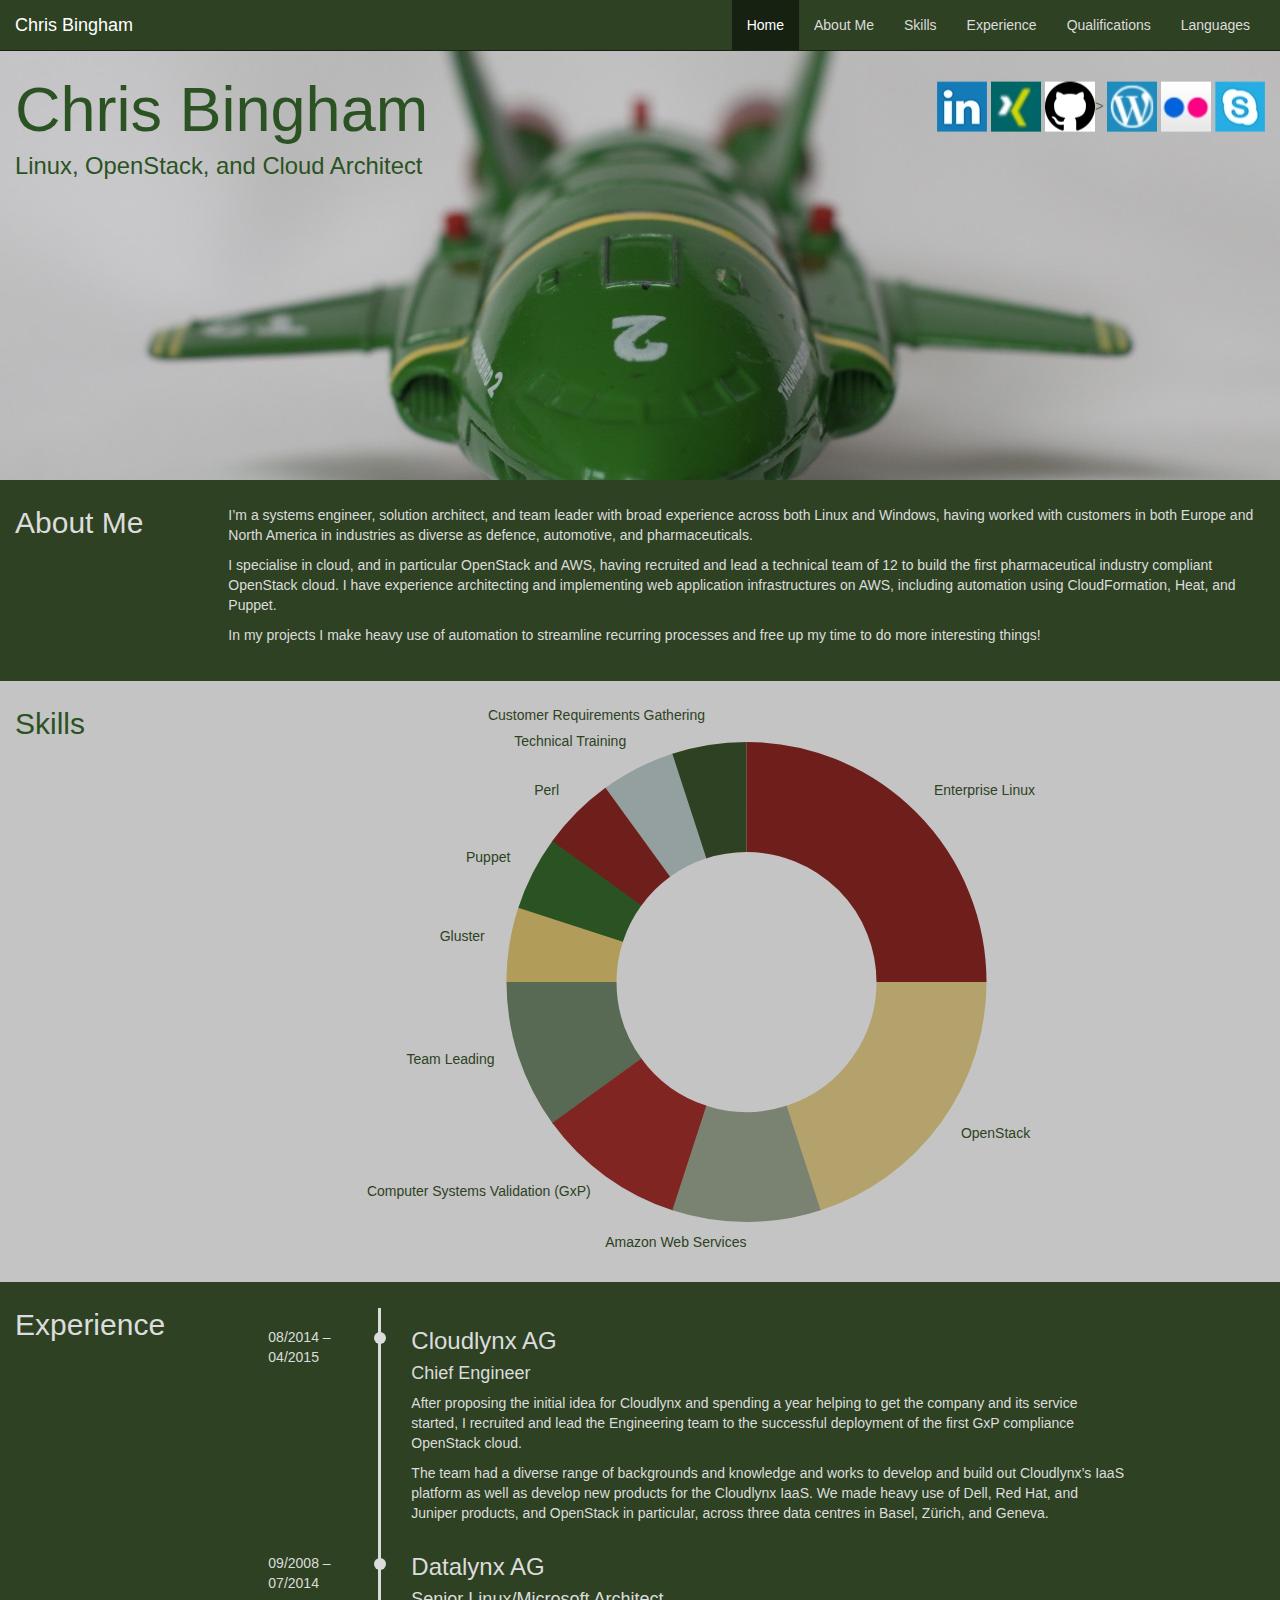
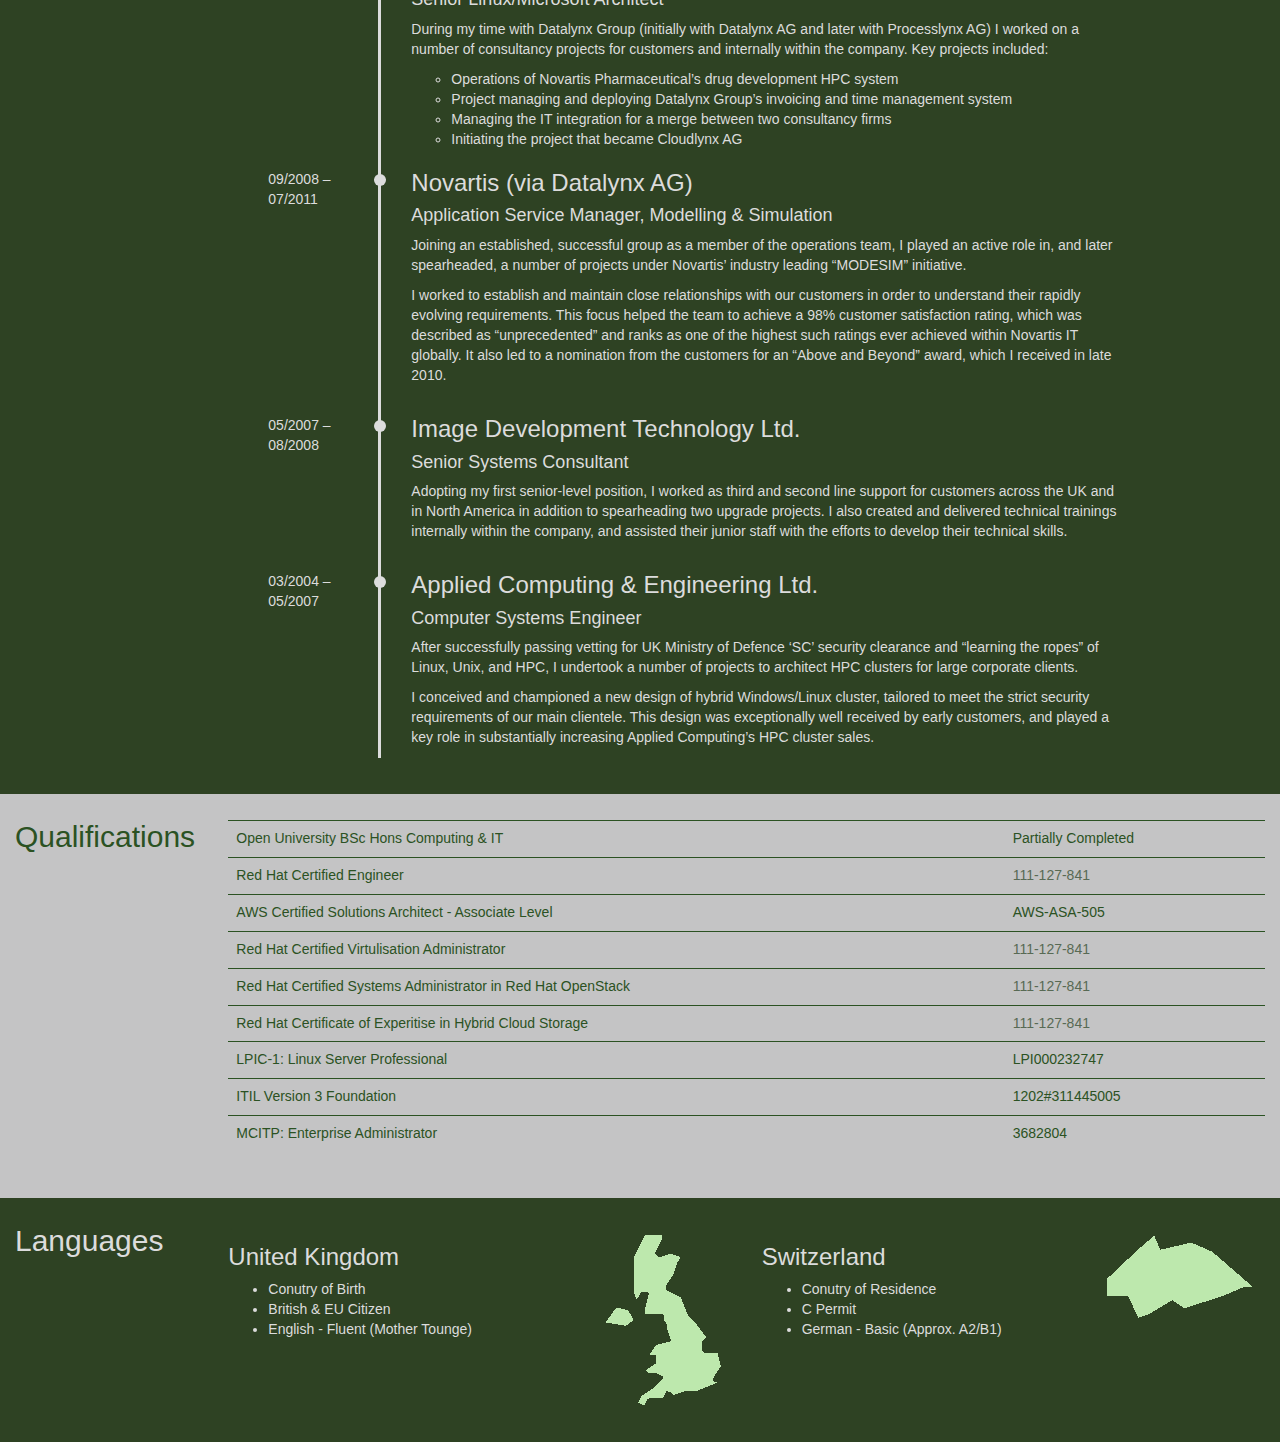
==== commit 64de646f: "New themes added" ====
--- a/index.html
+++ b/index.html
@@ -9,19 +9,7 @@
     <meta name="author" content="">
     <link rel="icon" href="img/icon.png">
 	
-    <title>Chris Bingham</title>
-
-    <!-- Bootstrap core CSS -->
-    <link href="https://maxcdn.bootstrapcdn.com/bootstrap/3.3.4/css/bootstrap.min.css" rel="stylesheet">
-	
-
-    <!-- Custom styles for this template -->
-    <link href="css/starter-template.css" rel="stylesheet">
-	<!--<link href="css/timeline.css" rel="stylesheet">-->
-
-    <!-- Just for debugging purposes. Don't actually copy these 2 lines! -->
-    <!--[if lt IE 9]><script src="https://maxcdn.bootstrapcdn.com/bootstrap/3.3.4/js/bootstrap.min.js"></script><![endif]-->
-    <script src="https://maxcdn.bootstrapcdn.com/bootstrap/3.3.4/js/bootstrap.min.js"></script>
+    <title>Chris Bingham</title>   
 
     <!-- HTML5 shim and Respond.js for IE8 support of HTML5 elements and media queries -->
     <!--[if lt IE 9]>
@@ -29,12 +17,13 @@
       <script src="https://oss.maxcdn.com/respond/1.4.2/respond.min.js"></script>
     <![endif]-->
 
-
+	<!-- Custom styles for this template -->
+    <link href="css/starter-template.css" rel="stylesheet">
 	<link rel="stylesheet" href="css/chartist.min.css">
 	<link rel="stylesheet" href="css/timeline.css">
-	<link rel="stylesheet" href="css/thunderbird-colours.css">
+	<link id="colours-css" rel="stylesheet" href="css/thunderbird.css">
+	
 	<link rel="stylesheet" href="css/storyboard.css">
-	
   </head>
 
   <body>
@@ -73,11 +62,11 @@
 			<div class="col-sm-4 social-links-div">
 			  <ul class="social-links">
 				<li><a href="https://ch.linkedin.com/in/binghamchris"><img class="img-responsive" alt="LinkedIn Profile" src="img/linkedin.jpg" /></a></li>
-				<li><a href="https://www.xing.com/profile/Chris_Bingham"><img class="img-responsive" alt="Xing Profile" src="img/xing.jpg"></img></a></li>
-				<li><a href="https://github.com/binghamchris"><img class="img-responsive" alt="Github Profile" src="img/github.jpg"></img></a></li>
-				<li><a href="https://clustersandclouds.wordpress.com"><img class="img-responsive" alt="Blog" src="img/wordpress.jpg"></img></a></li>
-				<li><a href="https://www.flickr.com/photos/butters-photos"><img class="img-responsive" alt="Flickr" src="img/flickr.jpg"></img></a></li>
-				<li><a href="callto:chris.pearit"><img class="img-responsive" alt="Skype" src="img/skype.jpg"></img></a></li>
+				<li><a href="https://www.xing.com/profile/Chris_Bingham"><img class="img-responsive" alt="Xing Profile" src="img/xing.jpg" /></a></li>
+				<li><a href="https://github.com/binghamchris"><img class="img-responsive" alt="Github Profile" src="img/github.jpg" />></a></li>
+				<li><a href="https://clustersandclouds.wordpress.com"><img class="img-responsive" alt="Blog" src="img/wordpress.jpg" /></a></li>
+				<li><a href="https://www.flickr.com/photos/butters-photos"><img class="img-responsive" alt="Flickr" src="img/flickr.jpg" /></a></li>
+				<li><a href="callto:chris.pearit"><img class="img-responsive" alt="Skype" src="img/skype.jpg" /></a></li>
 			  </ul>
 			</div>
 			<!--<div class="col-sm-2">
@@ -136,14 +125,13 @@
 				<div class="timeline-content">
 				  <h3>Datalynx AG</h3>
 				  <h4 class="subheading">Senior Linux/Microsoft Architect</h4>
-				  <p>During my time with Datalynx Group (initially with Datalynx AG and later with Processlynx AG) I worked on a number of consultancy projects for customers and internally within the company. Key projects included:
-					<ul>
-					  <li>Operations of Novartis Pharmaceutical’s drug development HPC system</li>
-					  <li>Project managing and deploying Datalynx Group’s invoicing and time management system</li>
-					  <li>Managing the IT integration for a merge between two consultancy firms</li>
-					  <li>Initiating the project that became Cloudlynx AG</li>
-					</ul>
-				  </p>
+				  <p>During my time with Datalynx Group (initially with Datalynx AG and later with Processlynx AG) I worked on a number of consultancy projects for customers and internally within the company. Key projects included:</p>
+				  <ul>
+				    <li>Operations of Novartis Pharmaceutical’s drug development HPC system</li>
+				    <li>Project managing and deploying Datalynx Group’s invoicing and time management system</li>
+				    <li>Managing the IT integration for a merge between two consultancy firms</li>
+				    <li>Initiating the project that became Cloudlynx AG</li>
+				  </ul>
 				</div>
 			  </li>
 			  <li>
@@ -250,12 +238,9 @@
     <!-- Placed at the end of the document so the pages load faster -->
     
 	<script src="https://ajax.googleapis.com/ajax/libs/jquery/1.11.2/jquery.min.js"></script>
-    <script src="js/bootstrap.js"></script>
-    <!-- IE10 viewport hack for Surface/desktop Windows 8 bug -->
-    <script src="js/ie10-viewport-bug-workaround.js"></script>
+    <script src="https://maxcdn.bootstrapcdn.com/bootstrap/3.3.4/js/bootstrap.min.js"></script> 
+	<script src="js/chartist.min.js"></script>
+	<script src="js/storybook.js"></script>
   
-	<script src="js/chartist.min.js"></script>
-	<script src="js/skillschart.js"></script>
-  
 
 </body></html>--- a/css/thunderbird.css
+++ b/css/thunderbird.css
@@ -0,0 +1,5640 @@
+@charset "UTF-8";
+/* CSS generated by http://lavishbootstrap.com */
+/*! normalize.css v3.0.2 | MIT License | git.io/normalize */
+html {
+  font-family: sans-serif;
+  -ms-text-size-adjust: 100%;
+  -webkit-text-size-adjust: 100%; }
+
+body {
+  margin: 0; }
+
+article,
+aside,
+details,
+figcaption,
+figure,
+footer,
+header,
+hgroup,
+main,
+menu,
+nav,
+section,
+summary {
+  display: block; }
+
+audio,
+canvas,
+progress,
+video {
+  display: inline-block;
+  vertical-align: baseline; }
+
+audio:not([controls]) {
+  display: none;
+  height: 0; }
+
+[hidden],
+template {
+  display: none; }
+
+a {
+  background-color: transparent; }
+
+a:active,
+a:hover {
+  outline: 0; }
+
+abbr[title] {
+  border-bottom: 1px dotted; }
+
+b,
+strong {
+  font-weight: bold; }
+
+dfn {
+  font-style: italic; }
+
+h1 {
+  font-size: 2em;
+  margin: 0.67em 0; }
+
+mark {
+  background: #ff0;
+  color: #000; }
+
+small {
+  font-size: 80%; }
+
+sub,
+sup {
+  font-size: 75%;
+  line-height: 0;
+  position: relative;
+  vertical-align: baseline; }
+
+sup {
+  top: -0.5em; }
+
+sub {
+  bottom: -0.25em; }
+
+img {
+  border: 0; }
+
+svg:not(:root) {
+  overflow: hidden; }
+
+figure {
+  margin: 1em 40px; }
+
+hr {
+  -moz-box-sizing: content-box;
+  box-sizing: content-box;
+  height: 0; }
+
+pre {
+  overflow: auto; }
+
+code,
+kbd,
+pre,
+samp {
+  font-family: monospace, monospace;
+  font-size: 1em; }
+
+button,
+input,
+optgroup,
+select,
+textarea {
+  color: inherit;
+  font: inherit;
+  margin: 0; }
+
+button {
+  overflow: visible; }
+
+button,
+select {
+  text-transform: none; }
+
+button,
+html input[type="button"],
+input[type="reset"],
+input[type="submit"] {
+  -webkit-appearance: button;
+  cursor: pointer; }
+
+button[disabled],
+html input[disabled] {
+  cursor: default; }
+
+button::-moz-focus-inner,
+input::-moz-focus-inner {
+  border: 0;
+  padding: 0; }
+
+input {
+  line-height: normal; }
+
+input[type="checkbox"],
+input[type="radio"] {
+  box-sizing: border-box;
+  padding: 0; }
+
+input[type="number"]::-webkit-inner-spin-button,
+input[type="number"]::-webkit-outer-spin-button {
+  height: auto; }
+
+input[type="search"] {
+  -webkit-appearance: textfield;
+  -moz-box-sizing: content-box;
+  -webkit-box-sizing: content-box;
+  box-sizing: content-box; }
+
+input[type="search"]::-webkit-search-cancel-button,
+input[type="search"]::-webkit-search-decoration {
+  -webkit-appearance: none; }
+
+fieldset {
+  border: 1px solid #c0c0c0;
+  margin: 0 2px;
+  padding: 0.35em 0.625em 0.75em; }
+
+legend {
+  border: 0;
+  padding: 0; }
+
+textarea {
+  overflow: auto; }
+
+optgroup {
+  font-weight: bold; }
+
+table {
+  border-collapse: collapse;
+  border-spacing: 0; }
+
+td,
+th {
+  padding: 0; }
+
+/*! Source: https://github.com/h5bp/html5-boilerplate/blob/master/src/css/main.css */
+@media print {
+  *,
+  *:before,
+  *:after {
+    background: transparent !important;
+    color: #000 !important;
+    box-shadow: none !important;
+    text-shadow: none !important; }
+
+  a,
+  a:visited {
+    text-decoration: underline; }
+
+  a[href]:after {
+    content: " (" attr(href) ")"; }
+
+  abbr[title]:after {
+    content: " (" attr(title) ")"; }
+
+  a[href^="#"]:after,
+  a[href^="javascript:"]:after {
+    content: ""; }
+
+  pre,
+  blockquote {
+    border: 1px solid #999;
+    page-break-inside: avoid; }
+
+  thead {
+    display: table-header-group; }
+
+  tr,
+  img {
+    page-break-inside: avoid; }
+
+  img {
+    max-width: 100% !important; }
+
+  p,
+  h2,
+  h3 {
+    orphans: 3;
+    widows: 3; }
+
+  h2,
+  h3 {
+    page-break-after: avoid; }
+
+  select {
+    background: #fff !important; }
+
+  .navbar {
+    display: none; }
+
+  .btn > .caret,
+  .dropup > .btn > .caret {
+    border-top-color: #000 !important; }
+
+  .label {
+    border: 1px solid #000; }
+
+  .table {
+    border-collapse: collapse !important; }
+    .table td,
+    .table th {
+      background-color: #fff !important; }
+
+  .table-bordered th,
+  .table-bordered td {
+    border: 1px solid #ddd !important; } }
+@font-face {
+  font-family: 'Glyphicons Halflings';
+  src: url("../fonts/bootstrap/glyphicons-halflings-regular.eot");
+  src: url("../fonts/bootstrap/glyphicons-halflings-regular.eot?#iefix") format("embedded-opentype"), url("../fonts/bootstrap/glyphicons-halflings-regular.woff2") format("woff2"), url("../fonts/bootstrap/glyphicons-halflings-regular.woff") format("woff"), url("../fonts/bootstrap/glyphicons-halflings-regular.ttf") format("truetype"), url("../fonts/bootstrap/glyphicons-halflings-regular.svg#glyphicons_halflingsregular") format("svg"); }
+.glyphicon {
+  position: relative;
+  top: 1px;
+  display: inline-block;
+  font-family: 'Glyphicons Halflings';
+  font-style: normal;
+  font-weight: normal;
+  line-height: 1;
+  -webkit-font-smoothing: antialiased;
+  -moz-osx-font-smoothing: grayscale; }
+
+.glyphicon-asterisk:before {
+  content: "\2a"; }
+
+.glyphicon-plus:before {
+  content: "\2b"; }
+
+.glyphicon-euro:before,
+.glyphicon-eur:before {
+  content: "\20ac"; }
+
+.glyphicon-minus:before {
+  content: "\2212"; }
+
+.glyphicon-cloud:before {
+  content: "\2601"; }
+
+.glyphicon-envelope:before {
+  content: "\2709"; }
+
+.glyphicon-pencil:before {
+  content: "\270f"; }
+
+.glyphicon-glass:before {
+  content: "\e001"; }
+
+.glyphicon-music:before {
+  content: "\e002"; }
+
+.glyphicon-search:before {
+  content: "\e003"; }
+
+.glyphicon-heart:before {
+  content: "\e005"; }
+
+.glyphicon-star:before {
+  content: "\e006"; }
+
+.glyphicon-star-empty:before {
+  content: "\e007"; }
+
+.glyphicon-user:before {
+  content: "\e008"; }
+
+.glyphicon-film:before {
+  content: "\e009"; }
+
+.glyphicon-th-large:before {
+  content: "\e010"; }
+
+.glyphicon-th:before {
+  content: "\e011"; }
+
+.glyphicon-th-list:before {
+  content: "\e012"; }
+
+.glyphicon-ok:before {
+  content: "\e013"; }
+
+.glyphicon-remove:before {
+  content: "\e014"; }
+
+.glyphicon-zoom-in:before {
+  content: "\e015"; }
+
+.glyphicon-zoom-out:before {
+  content: "\e016"; }
+
+.glyphicon-off:before {
+  content: "\e017"; }
+
+.glyphicon-signal:before {
+  content: "\e018"; }
+
+.glyphicon-cog:before {
+  content: "\e019"; }
+
+.glyphicon-trash:before {
+  content: "\e020"; }
+
+.glyphicon-home:before {
+  content: "\e021"; }
+
+.glyphicon-file:before {
+  content: "\e022"; }
+
+.glyphicon-time:before {
+  content: "\e023"; }
+
+.glyphicon-road:before {
+  content: "\e024"; }
+
+.glyphicon-download-alt:before {
+  content: "\e025"; }
+
+.glyphicon-download:before {
+  content: "\e026"; }
+
+.glyphicon-upload:before {
+  content: "\e027"; }
+
+.glyphicon-inbox:before {
+  content: "\e028"; }
+
+.glyphicon-play-circle:before {
+  content: "\e029"; }
+
+.glyphicon-repeat:before {
+  content: "\e030"; }
+
+.glyphicon-refresh:before {
+  content: "\e031"; }
+
+.glyphicon-list-alt:before {
+  content: "\e032"; }
+
+.glyphicon-lock:before {
+  content: "\e033"; }
+
+.glyphicon-flag:before {
+  content: "\e034"; }
+
+.glyphicon-headphones:before {
+  content: "\e035"; }
+
+.glyphicon-volume-off:before {
+  content: "\e036"; }
+
+.glyphicon-volume-down:before {
+  content: "\e037"; }
+
+.glyphicon-volume-up:before {
+  content: "\e038"; }
+
+.glyphicon-qrcode:before {
+  content: "\e039"; }
+
+.glyphicon-barcode:before {
+  content: "\e040"; }
+
+.glyphicon-tag:before {
+  content: "\e041"; }
+
+.glyphicon-tags:before {
+  content: "\e042"; }
+
+.glyphicon-book:before {
+  content: "\e043"; }
+
+.glyphicon-bookmark:before {
+  content: "\e044"; }
+
+.glyphicon-print:before {
+  content: "\e045"; }
+
+.glyphicon-camera:before {
+  content: "\e046"; }
+
+.glyphicon-font:before {
+  content: "\e047"; }
+
+.glyphicon-bold:before {
+  content: "\e048"; }
+
+.glyphicon-italic:before {
+  content: "\e049"; }
+
+.glyphicon-text-height:before {
+  content: "\e050"; }
+
+.glyphicon-text-width:before {
+  content: "\e051"; }
+
+.glyphicon-align-left:before {
+  content: "\e052"; }
+
+.glyphicon-align-center:before {
+  content: "\e053"; }
+
+.glyphicon-align-right:before {
+  content: "\e054"; }
+
+.glyphicon-align-justify:before {
+  content: "\e055"; }
+
+.glyphicon-list:before {
+  content: "\e056"; }
+
+.glyphicon-indent-left:before {
+  content: "\e057"; }
+
+.glyphicon-indent-right:before {
+  content: "\e058"; }
+
+.glyphicon-facetime-video:before {
+  content: "\e059"; }
+
+.glyphicon-picture:before {
+  content: "\e060"; }
+
+.glyphicon-map-marker:before {
+  content: "\e062"; }
+
+.glyphicon-adjust:before {
+  content: "\e063"; }
+
+.glyphicon-tint:before {
+  content: "\e064"; }
+
+.glyphicon-edit:before {
+  content: "\e065"; }
+
+.glyphicon-share:before {
+  content: "\e066"; }
+
+.glyphicon-check:before {
+  content: "\e067"; }
+
+.glyphicon-move:before {
+  content: "\e068"; }
+
+.glyphicon-step-backward:before {
+  content: "\e069"; }
+
+.glyphicon-fast-backward:before {
+  content: "\e070"; }
+
+.glyphicon-backward:before {
+  content: "\e071"; }
+
+.glyphicon-play:before {
+  content: "\e072"; }
+
+.glyphicon-pause:before {
+  content: "\e073"; }
+
+.glyphicon-stop:before {
+  content: "\e074"; }
+
+.glyphicon-forward:before {
+  content: "\e075"; }
+
+.glyphicon-fast-forward:before {
+  content: "\e076"; }
+
+.glyphicon-step-forward:before {
+  content: "\e077"; }
+
+.glyphicon-eject:before {
+  content: "\e078"; }
+
+.glyphicon-chevron-left:before {
+  content: "\e079"; }
+
+.glyphicon-chevron-right:before {
+  content: "\e080"; }
+
+.glyphicon-plus-sign:before {
+  content: "\e081"; }
+
+.glyphicon-minus-sign:before {
+  content: "\e082"; }
+
+.glyphicon-remove-sign:before {
+  content: "\e083"; }
+
+.glyphicon-ok-sign:before {
+  content: "\e084"; }
+
+.glyphicon-question-sign:before {
+  content: "\e085"; }
+
+.glyphicon-info-sign:before {
+  content: "\e086"; }
+
+.glyphicon-screenshot:before {
+  content: "\e087"; }
+
+.glyphicon-remove-circle:before {
+  content: "\e088"; }
+
+.glyphicon-ok-circle:before {
+  content: "\e089"; }
+
+.glyphicon-ban-circle:before {
+  content: "\e090"; }
+
+.glyphicon-arrow-left:before {
+  content: "\e091"; }
+
+.glyphicon-arrow-right:before {
+  content: "\e092"; }
+
+.glyphicon-arrow-up:before {
+  content: "\e093"; }
+
+.glyphicon-arrow-down:before {
+  content: "\e094"; }
+
+.glyphicon-share-alt:before {
+  content: "\e095"; }
+
+.glyphicon-resize-full:before {
+  content: "\e096"; }
+
+.glyphicon-resize-small:before {
+  content: "\e097"; }
+
+.glyphicon-exclamation-sign:before {
+  content: "\e101"; }
+
+.glyphicon-gift:before {
+  content: "\e102"; }
+
+.glyphicon-leaf:before {
+  content: "\e103"; }
+
+.glyphicon-fire:before {
+  content: "\e104"; }
+
+.glyphicon-eye-open:before {
+  content: "\e105"; }
+
+.glyphicon-eye-close:before {
+  content: "\e106"; }
+
+.glyphicon-warning-sign:before {
+  content: "\e107"; }
+
+.glyphicon-plane:before {
+  content: "\e108"; }
+
+.glyphicon-calendar:before {
+  content: "\e109"; }
+
+.glyphicon-random:before {
+  content: "\e110"; }
+
+.glyphicon-comment:before {
+  content: "\e111"; }
+
+.glyphicon-magnet:before {
+  content: "\e112"; }
+
+.glyphicon-chevron-up:before {
+  content: "\e113"; }
+
+.glyphicon-chevron-down:before {
+  content: "\e114"; }
+
+.glyphicon-retweet:before {
+  content: "\e115"; }
+
+.glyphicon-shopping-cart:before {
+  content: "\e116"; }
+
+.glyphicon-folder-close:before {
+  content: "\e117"; }
+
+.glyphicon-folder-open:before {
+  content: "\e118"; }
+
+.glyphicon-resize-vertical:before {
+  content: "\e119"; }
+
+.glyphicon-resize-horizontal:before {
+  content: "\e120"; }
+
+.glyphicon-hdd:before {
+  content: "\e121"; }
+
+.glyphicon-bullhorn:before {
+  content: "\e122"; }
+
+.glyphicon-bell:before {
+  content: "\e123"; }
+
+.glyphicon-certificate:before {
+  content: "\e124"; }
+
+.glyphicon-thumbs-up:before {
+  content: "\e125"; }
+
+.glyphicon-thumbs-down:before {
+  content: "\e126"; }
+
+.glyphicon-hand-right:before {
+  content: "\e127"; }
+
+.glyphicon-hand-left:before {
+  content: "\e128"; }
+
+.glyphicon-hand-up:before {
+  content: "\e129"; }
+
+.glyphicon-hand-down:before {
+  content: "\e130"; }
+
+.glyphicon-circle-arrow-right:before {
+  content: "\e131"; }
+
+.glyphicon-circle-arrow-left:before {
+  content: "\e132"; }
+
+.glyphicon-circle-arrow-up:before {
+  content: "\e133"; }
+
+.glyphicon-circle-arrow-down:before {
+  content: "\e134"; }
+
+.glyphicon-globe:before {
+  content: "\e135"; }
+
+.glyphicon-wrench:before {
+  content: "\e136"; }
+
+.glyphicon-tasks:before {
+  content: "\e137"; }
+
+.glyphicon-filter:before {
+  content: "\e138"; }
+
+.glyphicon-briefcase:before {
+  content: "\e139"; }
+
+.glyphicon-fullscreen:before {
+  content: "\e140"; }
+
+.glyphicon-dashboard:before {
+  content: "\e141"; }
+
+.glyphicon-paperclip:before {
+  content: "\e142"; }
+
+.glyphicon-heart-empty:before {
+  content: "\e143"; }
+
+.glyphicon-link:before {
+  content: "\e144"; }
+
+.glyphicon-phone:before {
+  content: "\e145"; }
+
+.glyphicon-pushpin:before {
+  content: "\e146"; }
+
+.glyphicon-usd:before {
+  content: "\e148"; }
+
+.glyphicon-gbp:before {
+  content: "\e149"; }
+
+.glyphicon-sort:before {
+  content: "\e150"; }
+
+.glyphicon-sort-by-alphabet:before {
+  content: "\e151"; }
+
+.glyphicon-sort-by-alphabet-alt:before {
+  content: "\e152"; }
+
+.glyphicon-sort-by-order:before {
+  content: "\e153"; }
+
+.glyphicon-sort-by-order-alt:before {
+  content: "\e154"; }
+
+.glyphicon-sort-by-attributes:before {
+  content: "\e155"; }
+
+.glyphicon-sort-by-attributes-alt:before {
+  content: "\e156"; }
+
+.glyphicon-unchecked:before {
+  content: "\e157"; }
+
+.glyphicon-expand:before {
+  content: "\e158"; }
+
+.glyphicon-collapse-down:before {
+  content: "\e159"; }
+
+.glyphicon-collapse-up:before {
+  content: "\e160"; }
+
+.glyphicon-log-in:before {
+  content: "\e161"; }
+
+.glyphicon-flash:before {
+  content: "\e162"; }
+
+.glyphicon-log-out:before {
+  content: "\e163"; }
+
+.glyphicon-new-window:before {
+  content: "\e164"; }
+
+.glyphicon-record:before {
+  content: "\e165"; }
+
+.glyphicon-save:before {
+  content: "\e166"; }
+
+.glyphicon-open:before {
+  content: "\e167"; }
+
+.glyphicon-saved:before {
+  content: "\e168"; }
+
+.glyphicon-import:before {
+  content: "\e169"; }
+
+.glyphicon-export:before {
+  content: "\e170"; }
+
+.glyphicon-send:before {
+  content: "\e171"; }
+
+.glyphicon-floppy-disk:before {
+  content: "\e172"; }
+
+.glyphicon-floppy-saved:before {
+  content: "\e173"; }
+
+.glyphicon-floppy-remove:before {
+  content: "\e174"; }
+
+.glyphicon-floppy-save:before {
+  content: "\e175"; }
+
+.glyphicon-floppy-open:before {
+  content: "\e176"; }
+
+.glyphicon-credit-card:before {
+  content: "\e177"; }
+
+.glyphicon-transfer:before {
+  content: "\e178"; }
+
+.glyphicon-cutlery:before {
+  content: "\e179"; }
+
+.glyphicon-header:before {
+  content: "\e180"; }
+
+.glyphicon-compressed:before {
+  content: "\e181"; }
+
+.glyphicon-earphone:before {
+  content: "\e182"; }
+
+.glyphicon-phone-alt:before {
+  content: "\e183"; }
+
+.glyphicon-tower:before {
+  content: "\e184"; }
+
+.glyphicon-stats:before {
+  content: "\e185"; }
+
+.glyphicon-sd-video:before {
+  content: "\e186"; }
+
+.glyphicon-hd-video:before {
+  content: "\e187"; }
+
+.glyphicon-subtitles:before {
+  content: "\e188"; }
+
+.glyphicon-sound-stereo:before {
+  content: "\e189"; }
+
+.glyphicon-sound-dolby:before {
+  content: "\e190"; }
+
+.glyphicon-sound-5-1:before {
+  content: "\e191"; }
+
+.glyphicon-sound-6-1:before {
+  content: "\e192"; }
+
+.glyphicon-sound-7-1:before {
+  content: "\e193"; }
+
+.glyphicon-copyright-mark:before {
+  content: "\e194"; }
+
+.glyphicon-registration-mark:before {
+  content: "\e195"; }
+
+.glyphicon-cloud-download:before {
+  content: "\e197"; }
+
+.glyphicon-cloud-upload:before {
+  content: "\e198"; }
+
+.glyphicon-tree-conifer:before {
+  content: "\e199"; }
+
+.glyphicon-tree-deciduous:before {
+  content: "\e200"; }
+
+.glyphicon-cd:before {
+  content: "\e201"; }
+
+.glyphicon-save-file:before {
+  content: "\e202"; }
+
+.glyphicon-open-file:before {
+  content: "\e203"; }
+
+.glyphicon-level-up:before {
+  content: "\e204"; }
+
+.glyphicon-copy:before {
+  content: "\e205"; }
+
+.glyphicon-paste:before {
+  content: "\e206"; }
+
+.glyphicon-alert:before {
+  content: "\e209"; }
+
+.glyphicon-equalizer:before {
+  content: "\e210"; }
+
+.glyphicon-king:before {
+  content: "\e211"; }
+
+.glyphicon-queen:before {
+  content: "\e212"; }
+
+.glyphicon-pawn:before {
+  content: "\e213"; }
+
+.glyphicon-bishop:before {
+  content: "\e214"; }
+
+.glyphicon-knight:before {
+  content: "\e215"; }
+
+.glyphicon-baby-formula:before {
+  content: "\e216"; }
+
+.glyphicon-tent:before {
+  content: "\26fa"; }
+
+.glyphicon-blackboard:before {
+  content: "\e218"; }
+
+.glyphicon-bed:before {
+  content: "\e219"; }
+
+.glyphicon-apple:before {
+  content: "\f8ff"; }
+
+.glyphicon-erase:before {
+  content: "\e221"; }
+
+.glyphicon-hourglass:before {
+  content: "\231b"; }
+
+.glyphicon-lamp:before {
+  content: "\e223"; }
+
+.glyphicon-duplicate:before {
+  content: "\e224"; }
+
+.glyphicon-piggy-bank:before {
+  content: "\e225"; }
+
+.glyphicon-scissors:before {
+  content: "\e226"; }
+
+.glyphicon-bitcoin:before {
+  content: "\e227"; }
+
+.glyphicon-btc:before {
+  content: "\e227"; }
+
+.glyphicon-xbt:before {
+  content: "\e227"; }
+
+.glyphicon-yen:before {
+  content: "\00a5"; }
+
+.glyphicon-jpy:before {
+  content: "\00a5"; }
+
+.glyphicon-ruble:before {
+  content: "\20bd"; }
+
+.glyphicon-rub:before {
+  content: "\20bd"; }
+
+.glyphicon-scale:before {
+  content: "\e230"; }
+
+.glyphicon-ice-lolly:before {
+  content: "\e231"; }
+
+.glyphicon-ice-lolly-tasted:before {
+  content: "\e232"; }
+
+.glyphicon-education:before {
+  content: "\e233"; }
+
+.glyphicon-option-horizontal:before {
+  content: "\e234"; }
+
+.glyphicon-option-vertical:before {
+  content: "\e235"; }
+
+.glyphicon-menu-hamburger:before {
+  content: "\e236"; }
+
+.glyphicon-modal-window:before {
+  content: "\e237"; }
+
+.glyphicon-oil:before {
+  content: "\e238"; }
+
+.glyphicon-grain:before {
+  content: "\e239"; }
+
+.glyphicon-sunglasses:before {
+  content: "\e240"; }
+
+.glyphicon-text-size:before {
+  content: "\e241"; }
+
+.glyphicon-text-color:before {
+  content: "\e242"; }
+
+.glyphicon-text-background:before {
+  content: "\e243"; }
+
+.glyphicon-object-align-top:before {
+  content: "\e244"; }
+
+.glyphicon-object-align-bottom:before {
+  content: "\e245"; }
+
+.glyphicon-object-align-horizontal:before {
+  content: "\e246"; }
+
+.glyphicon-object-align-left:before {
+  content: "\e247"; }
+
+.glyphicon-object-align-vertical:before {
+  content: "\e248"; }
+
+.glyphicon-object-align-right:before {
+  content: "\e249"; }
+
+.glyphicon-triangle-right:before {
+  content: "\e250"; }
+
+.glyphicon-triangle-left:before {
+  content: "\e251"; }
+
+.glyphicon-triangle-bottom:before {
+  content: "\e252"; }
+
+.glyphicon-triangle-top:before {
+  content: "\e253"; }
+
+.glyphicon-console:before {
+  content: "\e254"; }
+
+.glyphicon-superscript:before {
+  content: "\e255"; }
+
+.glyphicon-subscript:before {
+  content: "\e256"; }
+
+.glyphicon-menu-left:before {
+  content: "\e257"; }
+
+.glyphicon-menu-right:before {
+  content: "\e258"; }
+
+.glyphicon-menu-down:before {
+  content: "\e259"; }
+
+.glyphicon-menu-up:before {
+  content: "\e260"; }
+
+* {
+  -webkit-box-sizing: border-box;
+  -moz-box-sizing: border-box;
+  box-sizing: border-box; }
+
+*:before,
+*:after {
+  -webkit-box-sizing: border-box;
+  -moz-box-sizing: border-box;
+  box-sizing: border-box; }
+
+html {
+  font-size: 10px;
+  -webkit-tap-highlight-color: transparent; }
+
+body {
+  font-family: "Helvetica Neue", Helvetica, Arial, sans-serif;
+  font-size: 14px;
+  line-height: 1.42857;
+  color: #2b5223;
+  background-color: #c4c4c5; }
+
+input,
+button,
+select,
+textarea {
+  font-family: inherit;
+  font-size: inherit;
+  line-height: inherit; }
+
+a {
+  color: #586a54;
+  text-decoration: none; }
+  a:hover, a:focus {
+    color: #353f32;
+    text-decoration: underline; }
+  a:focus {
+    outline: thin dotted;
+    outline: 5px auto -webkit-focus-ring-color;
+    outline-offset: -2px; }
+
+figure {
+  margin: 0; }
+
+img {
+  vertical-align: middle; }
+
+.img-responsive {
+  display: block;
+  max-width: 100%;
+  height: auto; }
+
+.img-rounded {
+  border-radius: 6px; }
+
+.img-thumbnail {
+  padding: 4px;
+  line-height: 1.42857;
+  background-color: #c4c4c5;
+  border: 1px solid #ddd;
+  border-radius: 4px;
+  -webkit-transition: all 0.2s ease-in-out;
+  -o-transition: all 0.2s ease-in-out;
+  transition: all 0.2s ease-in-out;
+  display: inline-block;
+  max-width: 100%;
+  height: auto; }
+
+.img-circle {
+  border-radius: 50%; }
+
+hr {
+  margin-top: 20px;
+  margin-bottom: 20px;
+  border: 0;
+  border-top: 1px solid #bfbfc0; }
+
+.sr-only {
+  position: absolute;
+  width: 1px;
+  height: 1px;
+  margin: -1px;
+  padding: 0;
+  overflow: hidden;
+  clip: rect(0, 0, 0, 0);
+  border: 0; }
+
+.sr-only-focusable:active, .sr-only-focusable:focus {
+  position: static;
+  width: auto;
+  height: auto;
+  margin: 0;
+  overflow: visible;
+  clip: auto; }
+
+[role="button"] {
+  cursor: pointer; }
+
+h1, h2, h3, h4, h5, h6,
+.h1, .h2, .h3, .h4, .h5, .h6 {
+  font-family: inherit;
+  font-weight: 500;
+  line-height: 1.1;
+  color: inherit; }
+  h1 small,
+  h1 .small, h2 small,
+  h2 .small, h3 small,
+  h3 .small, h4 small,
+  h4 .small, h5 small,
+  h5 .small, h6 small,
+  h6 .small,
+  .h1 small,
+  .h1 .small, .h2 small,
+  .h2 .small, .h3 small,
+  .h3 .small, .h4 small,
+  .h4 .small, .h5 small,
+  .h5 .small, .h6 small,
+  .h6 .small {
+    font-weight: normal;
+    line-height: 1;
+    color: #b6b6b6; }
+
+h1, .h1,
+h2, .h2,
+h3, .h3 {
+  margin-top: 20px;
+  margin-bottom: 10px; }
+  h1 small,
+  h1 .small, .h1 small,
+  .h1 .small,
+  h2 small,
+  h2 .small, .h2 small,
+  .h2 .small,
+  h3 small,
+  h3 .small, .h3 small,
+  .h3 .small {
+    font-size: 65%; }
+
+h4, .h4,
+h5, .h5,
+h6, .h6 {
+  margin-top: 10px;
+  margin-bottom: 10px; }
+  h4 small,
+  h4 .small, .h4 small,
+  .h4 .small,
+  h5 small,
+  h5 .small, .h5 small,
+  .h5 .small,
+  h6 small,
+  h6 .small, .h6 small,
+  .h6 .small {
+    font-size: 75%; }
+
+h1, .h1 {
+  font-size: 36px; }
+
+h2, .h2 {
+  font-size: 30px; }
+
+h3, .h3 {
+  font-size: 24px; }
+
+h4, .h4 {
+  font-size: 18px; }
+
+h5, .h5 {
+  font-size: 14px; }
+
+h6, .h6 {
+  font-size: 12px; }
+
+p {
+  margin: 0 0 10px; }
+
+.lead {
+  margin-bottom: 20px;
+  font-size: 16px;
+  font-weight: 300;
+  line-height: 1.4; }
+  @media (min-width: 768px) {
+    .lead {
+      font-size: 21px; } }
+
+small,
+.small {
+  font-size: 85%; }
+
+mark,
+.mark {
+  background-color: #fcf8e3;
+  padding: .2em; }
+
+.text-left {
+  text-align: left; }
+
+.text-right {
+  text-align: right; }
+
+.text-center {
+  text-align: center; }
+
+.text-justify {
+  text-align: justify; }
+
+.text-nowrap {
+  white-space: nowrap; }
+
+.text-lowercase {
+  text-transform: lowercase; }
+
+.text-uppercase, .initialism {
+  text-transform: uppercase; }
+
+.text-capitalize {
+  text-transform: capitalize; }
+
+.text-muted {
+  color: #b6b6b6; }
+
+.text-primary {
+  color: #586a54; }
+
+a.text-primary:hover {
+  color: #404e3d; }
+
+.text-success {
+  color: #3c763d; }
+
+a.text-success:hover {
+  color: #2b542c; }
+
+.text-info {
+  color: #31708f; }
+
+a.text-info:hover {
+  color: #245269; }
+
+.text-warning {
+  color: #8a6d3b; }
+
+a.text-warning:hover {
+  color: #66512c; }
+
+.text-danger {
+  color: #a94442; }
+
+a.text-danger:hover {
+  color: #843534; }
+
+.bg-primary {
+  color: #fff; }
+
+.bg-primary {
+  background-color: #586a54; }
+
+a.bg-primary:hover {
+  background-color: #404e3d; }
+
+.bg-success {
+  background-color: #dff0d8; }
+
+a.bg-success:hover {
+  background-color: #c1e2b3; }
+
+.bg-info {
+  background-color: #d9edf7; }
+
+a.bg-info:hover {
+  background-color: #afd9ee; }
+
+.bg-warning {
+  background-color: #fcf8e3; }
+
+a.bg-warning:hover {
+  background-color: #f7ecb5; }
+
+.bg-danger {
+  background-color: #f2dede; }
+
+a.bg-danger:hover {
+  background-color: #e4b9b9; }
+
+.page-header {
+  padding-bottom: 9px;
+  margin: 40px 0 20px;
+  border-bottom: 1px solid #bfbfc0; }
+
+ul,
+ol {
+  margin-top: 0;
+  margin-bottom: 10px; }
+  ul ul,
+  ul ol,
+  ol ul,
+  ol ol {
+    margin-bottom: 0; }
+
+.list-unstyled {
+  padding-left: 0;
+  list-style: none; }
+
+.list-inline {
+  padding-left: 0;
+  list-style: none;
+  margin-left: -5px; }
+  .list-inline > li {
+    display: inline-block;
+    padding-left: 5px;
+    padding-right: 5px; }
+
+dl {
+  margin-top: 0;
+  margin-bottom: 20px; }
+
+dt,
+dd {
+  line-height: 1.42857; }
+
+dt {
+  font-weight: bold; }
+
+dd {
+  margin-left: 0; }
+
+.dl-horizontal dd:before, .dl-horizontal dd:after {
+  content: " ";
+  display: table; }
+.dl-horizontal dd:after {
+  clear: both; }
+@media (min-width: 768px) {
+  .dl-horizontal dt {
+    float: left;
+    width: 160px;
+    clear: left;
+    text-align: right;
+    overflow: hidden;
+    text-overflow: ellipsis;
+    white-space: nowrap; }
+  .dl-horizontal dd {
+    margin-left: 180px; } }
+
+abbr[title],
+abbr[data-original-title] {
+  cursor: help;
+  border-bottom: 1px dotted #b6b6b6; }
+
+.initialism {
+  font-size: 90%; }
+
+blockquote {
+  padding: 10px 20px;
+  margin: 0 0 20px;
+  font-size: 17.5px;
+  border-left: 5px solid #bfbfc0; }
+  blockquote p:last-child,
+  blockquote ul:last-child,
+  blockquote ol:last-child {
+    margin-bottom: 0; }
+  blockquote footer,
+  blockquote small,
+  blockquote .small {
+    display: block;
+    font-size: 80%;
+    line-height: 1.42857;
+    color: #b6b6b6; }
+    blockquote footer:before,
+    blockquote small:before,
+    blockquote .small:before {
+      content: '\2014 \00A0'; }
+
+.blockquote-reverse,
+blockquote.pull-right {
+  padding-right: 15px;
+  padding-left: 0;
+  border-right: 5px solid #bfbfc0;
+  border-left: 0;
+  text-align: right; }
+  .blockquote-reverse footer:before,
+  .blockquote-reverse small:before,
+  .blockquote-reverse .small:before,
+  blockquote.pull-right footer:before,
+  blockquote.pull-right small:before,
+  blockquote.pull-right .small:before {
+    content: ''; }
+  .blockquote-reverse footer:after,
+  .blockquote-reverse small:after,
+  .blockquote-reverse .small:after,
+  blockquote.pull-right footer:after,
+  blockquote.pull-right small:after,
+  blockquote.pull-right .small:after {
+    content: '\00A0 \2014'; }
+
+address {
+  margin-bottom: 20px;
+  font-style: normal;
+  line-height: 1.42857; }
+
+code,
+kbd,
+pre,
+samp {
+  font-family: Menlo, Monaco, Consolas, "Courier New", monospace; }
+
+code {
+  padding: 2px 4px;
+  font-size: 90%;
+  color: #c7254e;
+  background-color: #f9f2f4;
+  border-radius: 4px; }
+
+kbd {
+  padding: 2px 4px;
+  font-size: 90%;
+  color: #fff;
+  background-color: #333;
+  border-radius: 3px;
+  box-shadow: inset 0 -1px 0 rgba(0, 0, 0, 0.25); }
+  kbd kbd {
+    padding: 0;
+    font-size: 100%;
+    font-weight: bold;
+    box-shadow: none; }
+
+pre {
+  display: block;
+  padding: 9.5px;
+  margin: 0 0 10px;
+  font-size: 13px;
+  line-height: 1.42857;
+  word-break: break-all;
+  word-wrap: break-word;
+  color: #2b5223;
+  background-color: #f5f5f5;
+  border: 1px solid #ccc;
+  border-radius: 4px; }
+  pre code {
+    padding: 0;
+    font-size: inherit;
+    color: inherit;
+    white-space: pre-wrap;
+    background-color: transparent;
+    border-radius: 0; }
+
+.pre-scrollable {
+  max-height: 340px;
+  overflow-y: scroll; }
+
+.container {
+  margin-right: auto;
+  margin-left: auto;
+  padding-left: 15px;
+  padding-right: 15px; }
+  .container:before, .container:after {
+    content: " ";
+    display: table; }
+  .container:after {
+    clear: both; }
+  @media (min-width: 768px) {
+    .container {
+      width: 750px; } }
+  @media (min-width: 992px) {
+    .container {
+      width: 970px; } }
+  @media (min-width: 1200px) {
+    .container {
+      width: 1170px; } }
+
+.container-fluid {
+  margin-right: auto;
+  margin-left: auto;
+  padding-left: 15px;
+  padding-right: 15px; }
+  .container-fluid:before, .container-fluid:after {
+    content: " ";
+    display: table; }
+  .container-fluid:after {
+    clear: both; }
+
+.row {
+  margin-left: -15px;
+  margin-right: -15px; }
+  .row:before, .row:after {
+    content: " ";
+    display: table; }
+  .row:after {
+    clear: both; }
+
+.col-xs-1, .col-sm-1, .col-md-1, .col-lg-1, .col-xs-2, .col-sm-2, .col-md-2, .col-lg-2, .col-xs-3, .col-sm-3, .col-md-3, .col-lg-3, .col-xs-4, .col-sm-4, .col-md-4, .col-lg-4, .col-xs-5, .col-sm-5, .col-md-5, .col-lg-5, .col-xs-6, .col-sm-6, .col-md-6, .col-lg-6, .col-xs-7, .col-sm-7, .col-md-7, .col-lg-7, .col-xs-8, .col-sm-8, .col-md-8, .col-lg-8, .col-xs-9, .col-sm-9, .col-md-9, .col-lg-9, .col-xs-10, .col-sm-10, .col-md-10, .col-lg-10, .col-xs-11, .col-sm-11, .col-md-11, .col-lg-11, .col-xs-12, .col-sm-12, .col-md-12, .col-lg-12 {
+  position: relative;
+  min-height: 1px;
+  padding-left: 15px;
+  padding-right: 15px; }
+
+.col-xs-1, .col-xs-2, .col-xs-3, .col-xs-4, .col-xs-5, .col-xs-6, .col-xs-7, .col-xs-8, .col-xs-9, .col-xs-10, .col-xs-11, .col-xs-12 {
+  float: left; }
+
+.col-xs-1 {
+  width: 8.33333%; }
+
+.col-xs-2 {
+  width: 16.66667%; }
+
+.col-xs-3 {
+  width: 25%; }
+
+.col-xs-4 {
+  width: 33.33333%; }
+
+.col-xs-5 {
+  width: 41.66667%; }
+
+.col-xs-6 {
+  width: 50%; }
+
+.col-xs-7 {
+  width: 58.33333%; }
+
+.col-xs-8 {
+  width: 66.66667%; }
+
+.col-xs-9 {
+  width: 75%; }
+
+.col-xs-10 {
+  width: 83.33333%; }
+
+.col-xs-11 {
+  width: 91.66667%; }
+
+.col-xs-12 {
+  width: 100%; }
+
+.col-xs-pull-0 {
+  right: auto; }
+
+.col-xs-pull-1 {
+  right: 8.33333%; }
+
+.col-xs-pull-2 {
+  right: 16.66667%; }
+
+.col-xs-pull-3 {
+  right: 25%; }
+
+.col-xs-pull-4 {
+  right: 33.33333%; }
+
+.col-xs-pull-5 {
+  right: 41.66667%; }
+
+.col-xs-pull-6 {
+  right: 50%; }
+
+.col-xs-pull-7 {
+  right: 58.33333%; }
+
+.col-xs-pull-8 {
+  right: 66.66667%; }
+
+.col-xs-pull-9 {
+  right: 75%; }
+
+.col-xs-pull-10 {
+  right: 83.33333%; }
+
+.col-xs-pull-11 {
+  right: 91.66667%; }
+
+.col-xs-pull-12 {
+  right: 100%; }
+
+.col-xs-push-0 {
+  left: auto; }
+
+.col-xs-push-1 {
+  left: 8.33333%; }
+
+.col-xs-push-2 {
+  left: 16.66667%; }
+
+.col-xs-push-3 {
+  left: 25%; }
+
+.col-xs-push-4 {
+  left: 33.33333%; }
+
+.col-xs-push-5 {
+  left: 41.66667%; }
+
+.col-xs-push-6 {
+  left: 50%; }
+
+.col-xs-push-7 {
+  left: 58.33333%; }
+
+.col-xs-push-8 {
+  left: 66.66667%; }
+
+.col-xs-push-9 {
+  left: 75%; }
+
+.col-xs-push-10 {
+  left: 83.33333%; }
+
+.col-xs-push-11 {
+  left: 91.66667%; }
+
+.col-xs-push-12 {
+  left: 100%; }
+
+.col-xs-offset-0 {
+  margin-left: 0%; }
+
+.col-xs-offset-1 {
+  margin-left: 8.33333%; }
+
+.col-xs-offset-2 {
+  margin-left: 16.66667%; }
+
+.col-xs-offset-3 {
+  margin-left: 25%; }
+
+.col-xs-offset-4 {
+  margin-left: 33.33333%; }
+
+.col-xs-offset-5 {
+  margin-left: 41.66667%; }
+
+.col-xs-offset-6 {
+  margin-left: 50%; }
+
+.col-xs-offset-7 {
+  margin-left: 58.33333%; }
+
+.col-xs-offset-8 {
+  margin-left: 66.66667%; }
+
+.col-xs-offset-9 {
+  margin-left: 75%; }
+
+.col-xs-offset-10 {
+  margin-left: 83.33333%; }
+
+.col-xs-offset-11 {
+  margin-left: 91.66667%; }
+
+.col-xs-offset-12 {
+  margin-left: 100%; }
+
+@media (min-width: 768px) {
+  .col-sm-1, .col-sm-2, .col-sm-3, .col-sm-4, .col-sm-5, .col-sm-6, .col-sm-7, .col-sm-8, .col-sm-9, .col-sm-10, .col-sm-11, .col-sm-12 {
+    float: left; }
+
+  .col-sm-1 {
+    width: 8.33333%; }
+
+  .col-sm-2 {
+    width: 16.66667%; }
+
+  .col-sm-3 {
+    width: 25%; }
+
+  .col-sm-4 {
+    width: 33.33333%; }
+
+  .col-sm-5 {
+    width: 41.66667%; }
+
+  .col-sm-6 {
+    width: 50%; }
+
+  .col-sm-7 {
+    width: 58.33333%; }
+
+  .col-sm-8 {
+    width: 66.66667%; }
+
+  .col-sm-9 {
+    width: 75%; }
+
+  .col-sm-10 {
+    width: 83.33333%; }
+
+  .col-sm-11 {
+    width: 91.66667%; }
+
+  .col-sm-12 {
+    width: 100%; }
+
+  .col-sm-pull-0 {
+    right: auto; }
+
+  .col-sm-pull-1 {
+    right: 8.33333%; }
+
+  .col-sm-pull-2 {
+    right: 16.66667%; }
+
+  .col-sm-pull-3 {
+    right: 25%; }
+
+  .col-sm-pull-4 {
+    right: 33.33333%; }
+
+  .col-sm-pull-5 {
+    right: 41.66667%; }
+
+  .col-sm-pull-6 {
+    right: 50%; }
+
+  .col-sm-pull-7 {
+    right: 58.33333%; }
+
+  .col-sm-pull-8 {
+    right: 66.66667%; }
+
+  .col-sm-pull-9 {
+    right: 75%; }
+
+  .col-sm-pull-10 {
+    right: 83.33333%; }
+
+  .col-sm-pull-11 {
+    right: 91.66667%; }
+
+  .col-sm-pull-12 {
+    right: 100%; }
+
+  .col-sm-push-0 {
+    left: auto; }
+
+  .col-sm-push-1 {
+    left: 8.33333%; }
+
+  .col-sm-push-2 {
+    left: 16.66667%; }
+
+  .col-sm-push-3 {
+    left: 25%; }
+
+  .col-sm-push-4 {
+    left: 33.33333%; }
+
+  .col-sm-push-5 {
+    left: 41.66667%; }
+
+  .col-sm-push-6 {
+    left: 50%; }
+
+  .col-sm-push-7 {
+    left: 58.33333%; }
+
+  .col-sm-push-8 {
+    left: 66.66667%; }
+
+  .col-sm-push-9 {
+    left: 75%; }
+
+  .col-sm-push-10 {
+    left: 83.33333%; }
+
+  .col-sm-push-11 {
+    left: 91.66667%; }
+
+  .col-sm-push-12 {
+    left: 100%; }
+
+  .col-sm-offset-0 {
+    margin-left: 0%; }
+
+  .col-sm-offset-1 {
+    margin-left: 8.33333%; }
+
+  .col-sm-offset-2 {
+    margin-left: 16.66667%; }
+
+  .col-sm-offset-3 {
+    margin-left: 25%; }
+
+  .col-sm-offset-4 {
+    margin-left: 33.33333%; }
+
+  .col-sm-offset-5 {
+    margin-left: 41.66667%; }
+
+  .col-sm-offset-6 {
+    margin-left: 50%; }
+
+  .col-sm-offset-7 {
+    margin-left: 58.33333%; }
+
+  .col-sm-offset-8 {
+    margin-left: 66.66667%; }
+
+  .col-sm-offset-9 {
+    margin-left: 75%; }
+
+  .col-sm-offset-10 {
+    margin-left: 83.33333%; }
+
+  .col-sm-offset-11 {
+    margin-left: 91.66667%; }
+
+  .col-sm-offset-12 {
+    margin-left: 100%; } }
+@media (min-width: 992px) {
+  .col-md-1, .col-md-2, .col-md-3, .col-md-4, .col-md-5, .col-md-6, .col-md-7, .col-md-8, .col-md-9, .col-md-10, .col-md-11, .col-md-12 {
+    float: left; }
+
+  .col-md-1 {
+    width: 8.33333%; }
+
+  .col-md-2 {
+    width: 16.66667%; }
+
+  .col-md-3 {
+    width: 25%; }
+
+  .col-md-4 {
+    width: 33.33333%; }
+
+  .col-md-5 {
+    width: 41.66667%; }
+
+  .col-md-6 {
+    width: 50%; }
+
+  .col-md-7 {
+    width: 58.33333%; }
+
+  .col-md-8 {
+    width: 66.66667%; }
+
+  .col-md-9 {
+    width: 75%; }
+
+  .col-md-10 {
+    width: 83.33333%; }
+
+  .col-md-11 {
+    width: 91.66667%; }
+
+  .col-md-12 {
+    width: 100%; }
+
+  .col-md-pull-0 {
+    right: auto; }
+
+  .col-md-pull-1 {
+    right: 8.33333%; }
+
+  .col-md-pull-2 {
+    right: 16.66667%; }
+
+  .col-md-pull-3 {
+    right: 25%; }
+
+  .col-md-pull-4 {
+    right: 33.33333%; }
+
+  .col-md-pull-5 {
+    right: 41.66667%; }
+
+  .col-md-pull-6 {
+    right: 50%; }
+
+  .col-md-pull-7 {
+    right: 58.33333%; }
+
+  .col-md-pull-8 {
+    right: 66.66667%; }
+
+  .col-md-pull-9 {
+    right: 75%; }
+
+  .col-md-pull-10 {
+    right: 83.33333%; }
+
+  .col-md-pull-11 {
+    right: 91.66667%; }
+
+  .col-md-pull-12 {
+    right: 100%; }
+
+  .col-md-push-0 {
+    left: auto; }
+
+  .col-md-push-1 {
+    left: 8.33333%; }
+
+  .col-md-push-2 {
+    left: 16.66667%; }
+
+  .col-md-push-3 {
+    left: 25%; }
+
+  .col-md-push-4 {
+    left: 33.33333%; }
+
+  .col-md-push-5 {
+    left: 41.66667%; }
+
+  .col-md-push-6 {
+    left: 50%; }
+
+  .col-md-push-7 {
+    left: 58.33333%; }
+
+  .col-md-push-8 {
+    left: 66.66667%; }
+
+  .col-md-push-9 {
+    left: 75%; }
+
+  .col-md-push-10 {
+    left: 83.33333%; }
+
+  .col-md-push-11 {
+    left: 91.66667%; }
+
+  .col-md-push-12 {
+    left: 100%; }
+
+  .col-md-offset-0 {
+    margin-left: 0%; }
+
+  .col-md-offset-1 {
+    margin-left: 8.33333%; }
+
+  .col-md-offset-2 {
+    margin-left: 16.66667%; }
+
+  .col-md-offset-3 {
+    margin-left: 25%; }
+
+  .col-md-offset-4 {
+    margin-left: 33.33333%; }
+
+  .col-md-offset-5 {
+    margin-left: 41.66667%; }
+
+  .col-md-offset-6 {
+    margin-left: 50%; }
+
+  .col-md-offset-7 {
+    margin-left: 58.33333%; }
+
+  .col-md-offset-8 {
+    margin-left: 66.66667%; }
+
+  .col-md-offset-9 {
+    margin-left: 75%; }
+
+  .col-md-offset-10 {
+    margin-left: 83.33333%; }
+
+  .col-md-offset-11 {
+    margin-left: 91.66667%; }
+
+  .col-md-offset-12 {
+    margin-left: 100%; } }
+@media (min-width: 1200px) {
+  .col-lg-1, .col-lg-2, .col-lg-3, .col-lg-4, .col-lg-5, .col-lg-6, .col-lg-7, .col-lg-8, .col-lg-9, .col-lg-10, .col-lg-11, .col-lg-12 {
+    float: left; }
+
+  .col-lg-1 {
+    width: 8.33333%; }
+
+  .col-lg-2 {
+    width: 16.66667%; }
+
+  .col-lg-3 {
+    width: 25%; }
+
+  .col-lg-4 {
+    width: 33.33333%; }
+
+  .col-lg-5 {
+    width: 41.66667%; }
+
+  .col-lg-6 {
+    width: 50%; }
+
+  .col-lg-7 {
+    width: 58.33333%; }
+
+  .col-lg-8 {
+    width: 66.66667%; }
+
+  .col-lg-9 {
+    width: 75%; }
+
+  .col-lg-10 {
+    width: 83.33333%; }
+
+  .col-lg-11 {
+    width: 91.66667%; }
+
+  .col-lg-12 {
+    width: 100%; }
+
+  .col-lg-pull-0 {
+    right: auto; }
+
+  .col-lg-pull-1 {
+    right: 8.33333%; }
+
+  .col-lg-pull-2 {
+    right: 16.66667%; }
+
+  .col-lg-pull-3 {
+    right: 25%; }
+
+  .col-lg-pull-4 {
+    right: 33.33333%; }
+
+  .col-lg-pull-5 {
+    right: 41.66667%; }
+
+  .col-lg-pull-6 {
+    right: 50%; }
+
+  .col-lg-pull-7 {
+    right: 58.33333%; }
+
+  .col-lg-pull-8 {
+    right: 66.66667%; }
+
+  .col-lg-pull-9 {
+    right: 75%; }
+
+  .col-lg-pull-10 {
+    right: 83.33333%; }
+
+  .col-lg-pull-11 {
+    right: 91.66667%; }
+
+  .col-lg-pull-12 {
+    right: 100%; }
+
+  .col-lg-push-0 {
+    left: auto; }
+
+  .col-lg-push-1 {
+    left: 8.33333%; }
+
+  .col-lg-push-2 {
+    left: 16.66667%; }
+
+  .col-lg-push-3 {
+    left: 25%; }
+
+  .col-lg-push-4 {
+    left: 33.33333%; }
+
+  .col-lg-push-5 {
+    left: 41.66667%; }
+
+  .col-lg-push-6 {
+    left: 50%; }
+
+  .col-lg-push-7 {
+    left: 58.33333%; }
+
+  .col-lg-push-8 {
+    left: 66.66667%; }
+
+  .col-lg-push-9 {
+    left: 75%; }
+
+  .col-lg-push-10 {
+    left: 83.33333%; }
+
+  .col-lg-push-11 {
+    left: 91.66667%; }
+
+  .col-lg-push-12 {
+    left: 100%; }
+
+  .col-lg-offset-0 {
+    margin-left: 0%; }
+
+  .col-lg-offset-1 {
+    margin-left: 8.33333%; }
+
+  .col-lg-offset-2 {
+    margin-left: 16.66667%; }
+
+  .col-lg-offset-3 {
+    margin-left: 25%; }
+
+  .col-lg-offset-4 {
+    margin-left: 33.33333%; }
+
+  .col-lg-offset-5 {
+    margin-left: 41.66667%; }
+
+  .col-lg-offset-6 {
+    margin-left: 50%; }
+
+  .col-lg-offset-7 {
+    margin-left: 58.33333%; }
+
+  .col-lg-offset-8 {
+    margin-left: 66.66667%; }
+
+  .col-lg-offset-9 {
+    margin-left: 75%; }
+
+  .col-lg-offset-10 {
+    margin-left: 83.33333%; }
+
+  .col-lg-offset-11 {
+    margin-left: 91.66667%; }
+
+  .col-lg-offset-12 {
+    margin-left: 100%; } }
+table {
+  background-color: transparent; }
+
+caption {
+  padding-top: 8px;
+  padding-bottom: 8px;
+  color: #b6b6b6;
+  text-align: left; }
+
+th {
+  text-align: left; }
+
+.table {
+  width: 100%;
+  max-width: 100%;
+  margin-bottom: 20px; }
+  .table > thead > tr > th,
+  .table > thead > tr > td,
+  .table > tbody > tr > th,
+  .table > tbody > tr > td,
+  .table > tfoot > tr > th,
+  .table > tfoot > tr > td {
+    padding: 8px;
+    line-height: 1.42857;
+    vertical-align: top;
+    border-top: 1px solid #2b5223; }
+  .table > thead > tr > th {
+    vertical-align: bottom;
+    border-bottom: 2px solid #2b5223; }
+  .table > caption + thead > tr:first-child > th,
+  .table > caption + thead > tr:first-child > td,
+  .table > colgroup + thead > tr:first-child > th,
+  .table > colgroup + thead > tr:first-child > td,
+  .table > thead:first-child > tr:first-child > th,
+  .table > thead:first-child > tr:first-child > td {
+    border-top: 0; }
+  .table > tbody + tbody {
+    border-top: 2px solid #2b5223; }
+  .table .table {
+    background-color: #c4c4c5; }
+
+.table-condensed > thead > tr > th,
+.table-condensed > thead > tr > td,
+.table-condensed > tbody > tr > th,
+.table-condensed > tbody > tr > td,
+.table-condensed > tfoot > tr > th,
+.table-condensed > tfoot > tr > td {
+  padding: 5px; }
+
+.table-bordered {
+  border: 1px solid #2b5223; }
+  .table-bordered > thead > tr > th,
+  .table-bordered > thead > tr > td,
+  .table-bordered > tbody > tr > th,
+  .table-bordered > tbody > tr > td,
+  .table-bordered > tfoot > tr > th,
+  .table-bordered > tfoot > tr > td {
+    border: 1px solid #2b5223; }
+  .table-bordered > thead > tr > th,
+  .table-bordered > thead > tr > td {
+    border-bottom-width: 2px; }
+
+.table-striped > tbody > tr:nth-of-type(odd) {
+  background-color: #f9f9f9; }
+
+.table-hover > tbody > tr:hover {
+  background-color: #f5f5f5; }
+
+table col[class*="col-"] {
+  position: static;
+  float: none;
+  display: table-column; }
+
+table td[class*="col-"],
+table th[class*="col-"] {
+  position: static;
+  float: none;
+  display: table-cell; }
+
+.table > thead > tr > td.active,
+.table > thead > tr > th.active, .table > thead > tr.active > td, .table > thead > tr.active > th,
+.table > tbody > tr > td.active,
+.table > tbody > tr > th.active,
+.table > tbody > tr.active > td,
+.table > tbody > tr.active > th,
+.table > tfoot > tr > td.active,
+.table > tfoot > tr > th.active,
+.table > tfoot > tr.active > td,
+.table > tfoot > tr.active > th {
+  background-color: #f5f5f5; }
+
+.table-hover > tbody > tr > td.active:hover,
+.table-hover > tbody > tr > th.active:hover, .table-hover > tbody > tr.active:hover > td, .table-hover > tbody > tr:hover > .active, .table-hover > tbody > tr.active:hover > th {
+  background-color: #e8e8e8; }
+
+.table > thead > tr > td.success,
+.table > thead > tr > th.success, .table > thead > tr.success > td, .table > thead > tr.success > th,
+.table > tbody > tr > td.success,
+.table > tbody > tr > th.success,
+.table > tbody > tr.success > td,
+.table > tbody > tr.success > th,
+.table > tfoot > tr > td.success,
+.table > tfoot > tr > th.success,
+.table > tfoot > tr.success > td,
+.table > tfoot > tr.success > th {
+  background-color: #dff0d8; }
+
+.table-hover > tbody > tr > td.success:hover,
+.table-hover > tbody > tr > th.success:hover, .table-hover > tbody > tr.success:hover > td, .table-hover > tbody > tr:hover > .success, .table-hover > tbody > tr.success:hover > th {
+  background-color: #d0e9c6; }
+
+.table > thead > tr > td.info,
+.table > thead > tr > th.info, .table > thead > tr.info > td, .table > thead > tr.info > th,
+.table > tbody > tr > td.info,
+.table > tbody > tr > th.info,
+.table > tbody > tr.info > td,
+.table > tbody > tr.info > th,
+.table > tfoot > tr > td.info,
+.table > tfoot > tr > th.info,
+.table > tfoot > tr.info > td,
+.table > tfoot > tr.info > th {
+  background-color: #d9edf7; }
+
+.table-hover > tbody > tr > td.info:hover,
+.table-hover > tbody > tr > th.info:hover, .table-hover > tbody > tr.info:hover > td, .table-hover > tbody > tr:hover > .info, .table-hover > tbody > tr.info:hover > th {
+  background-color: #c4e3f3; }
+
+.table > thead > tr > td.warning,
+.table > thead > tr > th.warning, .table > thead > tr.warning > td, .table > thead > tr.warning > th,
+.table > tbody > tr > td.warning,
+.table > tbody > tr > th.warning,
+.table > tbody > tr.warning > td,
+.table > tbody > tr.warning > th,
+.table > tfoot > tr > td.warning,
+.table > tfoot > tr > th.warning,
+.table > tfoot > tr.warning > td,
+.table > tfoot > tr.warning > th {
+  background-color: #fcf8e3; }
+
+.table-hover > tbody > tr > td.warning:hover,
+.table-hover > tbody > tr > th.warning:hover, .table-hover > tbody > tr.warning:hover > td, .table-hover > tbody > tr:hover > .warning, .table-hover > tbody > tr.warning:hover > th {
+  background-color: #faf2cc; }
+
+.table > thead > tr > td.danger,
+.table > thead > tr > th.danger, .table > thead > tr.danger > td, .table > thead > tr.danger > th,
+.table > tbody > tr > td.danger,
+.table > tbody > tr > th.danger,
+.table > tbody > tr.danger > td,
+.table > tbody > tr.danger > th,
+.table > tfoot > tr > td.danger,
+.table > tfoot > tr > th.danger,
+.table > tfoot > tr.danger > td,
+.table > tfoot > tr.danger > th {
+  background-color: #f2dede; }
+
+.table-hover > tbody > tr > td.danger:hover,
+.table-hover > tbody > tr > th.danger:hover, .table-hover > tbody > tr.danger:hover > td, .table-hover > tbody > tr:hover > .danger, .table-hover > tbody > tr.danger:hover > th {
+  background-color: #ebcccc; }
+
+.table-responsive {
+  overflow-x: auto;
+  min-height: 0.01%; }
+  @media screen and (max-width: 767px) {
+    .table-responsive {
+      width: 100%;
+      margin-bottom: 15px;
+      overflow-y: hidden;
+      -ms-overflow-style: -ms-autohiding-scrollbar;
+      border: 1px solid #2b5223; }
+      .table-responsive > .table {
+        margin-bottom: 0; }
+        .table-responsive > .table > thead > tr > th,
+        .table-responsive > .table > thead > tr > td,
+        .table-responsive > .table > tbody > tr > th,
+        .table-responsive > .table > tbody > tr > td,
+        .table-responsive > .table > tfoot > tr > th,
+        .table-responsive > .table > tfoot > tr > td {
+          white-space: nowrap; }
+      .table-responsive > .table-bordered {
+        border: 0; }
+        .table-responsive > .table-bordered > thead > tr > th:first-child,
+        .table-responsive > .table-bordered > thead > tr > td:first-child,
+        .table-responsive > .table-bordered > tbody > tr > th:first-child,
+        .table-responsive > .table-bordered > tbody > tr > td:first-child,
+        .table-responsive > .table-bordered > tfoot > tr > th:first-child,
+        .table-responsive > .table-bordered > tfoot > tr > td:first-child {
+          border-left: 0; }
+        .table-responsive > .table-bordered > thead > tr > th:last-child,
+        .table-responsive > .table-bordered > thead > tr > td:last-child,
+        .table-responsive > .table-bordered > tbody > tr > th:last-child,
+        .table-responsive > .table-bordered > tbody > tr > td:last-child,
+        .table-responsive > .table-bordered > tfoot > tr > th:last-child,
+        .table-responsive > .table-bordered > tfoot > tr > td:last-child {
+          border-right: 0; }
+        .table-responsive > .table-bordered > tbody > tr:last-child > th,
+        .table-responsive > .table-bordered > tbody > tr:last-child > td,
+        .table-responsive > .table-bordered > tfoot > tr:last-child > th,
+        .table-responsive > .table-bordered > tfoot > tr:last-child > td {
+          border-bottom: 0; } }
+
+fieldset {
+  padding: 0;
+  margin: 0;
+  border: 0;
+  min-width: 0; }
+
+legend {
+  display: block;
+  width: 100%;
+  padding: 0;
+  margin-bottom: 20px;
+  font-size: 21px;
+  line-height: inherit;
+  color: #2b5223;
+  border: 0;
+  border-bottom: 1px solid #e5e5e5; }
+
+label {
+  display: inline-block;
+  max-width: 100%;
+  margin-bottom: 5px;
+  font-weight: bold; }
+
+input[type="search"] {
+  -webkit-box-sizing: border-box;
+  -moz-box-sizing: border-box;
+  box-sizing: border-box; }
+
+input[type="radio"],
+input[type="checkbox"] {
+  margin: 4px 0 0;
+  margin-top: 1px \9;
+  line-height: normal; }
+
+input[type="file"] {
+  display: block; }
+
+input[type="range"] {
+  display: block;
+  width: 100%; }
+
+select[multiple],
+select[size] {
+  height: auto; }
+
+input[type="file"]:focus,
+input[type="radio"]:focus,
+input[type="checkbox"]:focus {
+  outline: thin dotted;
+  outline: 5px auto -webkit-focus-ring-color;
+  outline-offset: -2px; }
+
+output {
+  display: block;
+  padding-top: 7px;
+  font-size: 14px;
+  line-height: 1.42857;
+  color: #7a8371; }
+
+.form-control {
+  display: block;
+  width: 100%;
+  height: 34px;
+  padding: 6px 12px;
+  font-size: 14px;
+  line-height: 1.42857;
+  color: #7a8371;
+  background-color: #fff;
+  background-image: none;
+  border: 1px solid #ccc;
+  border-radius: 4px;
+  -webkit-box-shadow: inset 0 1px 1px rgba(0, 0, 0, 0.075);
+  box-shadow: inset 0 1px 1px rgba(0, 0, 0, 0.075);
+  -webkit-transition: border-color ease-in-out 0.15s, box-shadow ease-in-out 0.15s;
+  -o-transition: border-color ease-in-out 0.15s, box-shadow ease-in-out 0.15s;
+  transition: border-color ease-in-out 0.15s, box-shadow ease-in-out 0.15s; }
+  .form-control:focus {
+    border-color: #66afe9;
+    outline: 0;
+    -webkit-box-shadow: inset 0 1px 1px rgba(0, 0, 0, 0.075), 0 0 8px rgba(102, 175, 233, 0.6);
+    box-shadow: inset 0 1px 1px rgba(0, 0, 0, 0.075), 0 0 8px rgba(102, 175, 233, 0.6); }
+  .form-control::-moz-placeholder {
+    color: #999;
+    opacity: 1; }
+  .form-control:-ms-input-placeholder {
+    color: #999; }
+  .form-control::-webkit-input-placeholder {
+    color: #999; }
+  .form-control[disabled], .form-control[readonly], fieldset[disabled] .form-control {
+    background-color: #bfbfc0;
+    opacity: 1; }
+  .form-control[disabled], fieldset[disabled] .form-control {
+    cursor: not-allowed; }
+
+textarea.form-control {
+  height: auto; }
+
+input[type="search"] {
+  -webkit-appearance: none; }
+
+@media screen and (-webkit-min-device-pixel-ratio: 0) {
+  input[type="date"],
+  input[type="time"],
+  input[type="datetime-local"],
+  input[type="month"] {
+    line-height: 34px; }
+    input[type="date"].input-sm, .input-group-sm > input[type="date"].form-control,
+    .input-group-sm > input[type="date"].input-group-addon,
+    .input-group-sm > .input-group-btn > input[type="date"].btn, .input-group-sm input[type="date"],
+    input[type="time"].input-sm,
+    .input-group-sm > input[type="time"].form-control,
+    .input-group-sm > input[type="time"].input-group-addon,
+    .input-group-sm > .input-group-btn > input[type="time"].btn, .input-group-sm
+    input[type="time"],
+    input[type="datetime-local"].input-sm,
+    .input-group-sm > input[type="datetime-local"].form-control,
+    .input-group-sm > input[type="datetime-local"].input-group-addon,
+    .input-group-sm > .input-group-btn > input[type="datetime-local"].btn, .input-group-sm
+    input[type="datetime-local"],
+    input[type="month"].input-sm,
+    .input-group-sm > input[type="month"].form-control,
+    .input-group-sm > input[type="month"].input-group-addon,
+    .input-group-sm > .input-group-btn > input[type="month"].btn, .input-group-sm
+    input[type="month"] {
+      line-height: 30px; }
+    input[type="date"].input-lg, .input-group-lg > input[type="date"].form-control,
+    .input-group-lg > input[type="date"].input-group-addon,
+    .input-group-lg > .input-group-btn > input[type="date"].btn, .input-group-lg input[type="date"],
+    input[type="time"].input-lg,
+    .input-group-lg > input[type="time"].form-control,
+    .input-group-lg > input[type="time"].input-group-addon,
+    .input-group-lg > .input-group-btn > input[type="time"].btn, .input-group-lg
+    input[type="time"],
+    input[type="datetime-local"].input-lg,
+    .input-group-lg > input[type="datetime-local"].form-control,
+    .input-group-lg > input[type="datetime-local"].input-group-addon,
+    .input-group-lg > .input-group-btn > input[type="datetime-local"].btn, .input-group-lg
+    input[type="datetime-local"],
+    input[type="month"].input-lg,
+    .input-group-lg > input[type="month"].form-control,
+    .input-group-lg > input[type="month"].input-group-addon,
+    .input-group-lg > .input-group-btn > input[type="month"].btn, .input-group-lg
+    input[type="month"] {
+      line-height: 46px; } }
+.form-group {
+  margin-bottom: 15px; }
+
+.radio,
+.checkbox {
+  position: relative;
+  display: block;
+  margin-top: 10px;
+  margin-bottom: 10px; }
+  .radio label,
+  .checkbox label {
+    min-height: 20px;
+    padding-left: 20px;
+    margin-bottom: 0;
+    font-weight: normal;
+    cursor: pointer; }
+
+.radio input[type="radio"],
+.radio-inline input[type="radio"],
+.checkbox input[type="checkbox"],
+.checkbox-inline input[type="checkbox"] {
+  position: absolute;
+  margin-left: -20px;
+  margin-top: 4px \9; }
+
+.radio + .radio,
+.checkbox + .checkbox {
+  margin-top: -5px; }
+
+.radio-inline,
+.checkbox-inline {
+  position: relative;
+  display: inline-block;
+  padding-left: 20px;
+  margin-bottom: 0;
+  vertical-align: middle;
+  font-weight: normal;
+  cursor: pointer; }
+
+.radio-inline + .radio-inline,
+.checkbox-inline + .checkbox-inline {
+  margin-top: 0;
+  margin-left: 10px; }
+
+input[type="radio"][disabled], input[type="radio"].disabled, fieldset[disabled] input[type="radio"],
+input[type="checkbox"][disabled],
+input[type="checkbox"].disabled, fieldset[disabled]
+input[type="checkbox"] {
+  cursor: not-allowed; }
+
+.radio-inline.disabled, fieldset[disabled] .radio-inline,
+.checkbox-inline.disabled, fieldset[disabled]
+.checkbox-inline {
+  cursor: not-allowed; }
+
+.radio.disabled label, fieldset[disabled] .radio label,
+.checkbox.disabled label, fieldset[disabled]
+.checkbox label {
+  cursor: not-allowed; }
+
+.form-control-static {
+  padding-top: 7px;
+  padding-bottom: 7px;
+  margin-bottom: 0;
+  min-height: 34px; }
+  .form-control-static.input-lg, .input-group-lg > .form-control-static.form-control,
+  .input-group-lg > .form-control-static.input-group-addon,
+  .input-group-lg > .input-group-btn > .form-control-static.btn, .form-control-static.input-sm, .input-group-sm > .form-control-static.form-control,
+  .input-group-sm > .form-control-static.input-group-addon,
+  .input-group-sm > .input-group-btn > .form-control-static.btn {
+    padding-left: 0;
+    padding-right: 0; }
+
+.input-sm, .input-group-sm > .form-control,
+.input-group-sm > .input-group-addon,
+.input-group-sm > .input-group-btn > .btn {
+  height: 30px;
+  padding: 5px 10px;
+  font-size: 12px;
+  line-height: 1.5;
+  border-radius: 3px; }
+
+select.input-sm, .input-group-sm > select.form-control,
+.input-group-sm > select.input-group-addon,
+.input-group-sm > .input-group-btn > select.btn {
+  height: 30px;
+  line-height: 30px; }
+
+textarea.input-sm, .input-group-sm > textarea.form-control,
+.input-group-sm > textarea.input-group-addon,
+.input-group-sm > .input-group-btn > textarea.btn,
+select[multiple].input-sm,
+.input-group-sm > select[multiple].form-control,
+.input-group-sm > select[multiple].input-group-addon,
+.input-group-sm > .input-group-btn > select[multiple].btn {
+  height: auto; }
+
+.form-group-sm .form-control {
+  height: 30px;
+  padding: 5px 10px;
+  font-size: 12px;
+  line-height: 1.5;
+  border-radius: 3px; }
+.form-group-sm select.form-control {
+  height: 30px;
+  line-height: 30px; }
+.form-group-sm textarea.form-control,
+.form-group-sm select[multiple].form-control {
+  height: auto; }
+.form-group-sm .form-control-static {
+  height: 30px;
+  padding: 5px 10px;
+  font-size: 12px;
+  line-height: 1.5;
+  min-height: 32px; }
+
+.input-lg, .input-group-lg > .form-control,
+.input-group-lg > .input-group-addon,
+.input-group-lg > .input-group-btn > .btn {
+  height: 46px;
+  padding: 10px 16px;
+  font-size: 18px;
+  line-height: 1.33333;
+  border-radius: 6px; }
+
+select.input-lg, .input-group-lg > select.form-control,
+.input-group-lg > select.input-group-addon,
+.input-group-lg > .input-group-btn > select.btn {
+  height: 46px;
+  line-height: 46px; }
+
+textarea.input-lg, .input-group-lg > textarea.form-control,
+.input-group-lg > textarea.input-group-addon,
+.input-group-lg > .input-group-btn > textarea.btn,
+select[multiple].input-lg,
+.input-group-lg > select[multiple].form-control,
+.input-group-lg > select[multiple].input-group-addon,
+.input-group-lg > .input-group-btn > select[multiple].btn {
+  height: auto; }
+
+.form-group-lg .form-control {
+  height: 46px;
+  padding: 10px 16px;
+  font-size: 18px;
+  line-height: 1.33333;
+  border-radius: 6px; }
+.form-group-lg select.form-control {
+  height: 46px;
+  line-height: 46px; }
+.form-group-lg textarea.form-control,
+.form-group-lg select[multiple].form-control {
+  height: auto; }
+.form-group-lg .form-control-static {
+  height: 46px;
+  padding: 10px 16px;
+  font-size: 18px;
+  line-height: 1.33333;
+  min-height: 38px; }
+
+.has-feedback {
+  position: relative; }
+  .has-feedback .form-control {
+    padding-right: 42.5px; }
+
+.form-control-feedback {
+  position: absolute;
+  top: 0;
+  right: 0;
+  z-index: 2;
+  display: block;
+  width: 34px;
+  height: 34px;
+  line-height: 34px;
+  text-align: center;
+  pointer-events: none; }
+
+.input-lg + .form-control-feedback, .input-group-lg > .form-control + .form-control-feedback,
+.input-group-lg > .input-group-addon + .form-control-feedback,
+.input-group-lg > .input-group-btn > .btn + .form-control-feedback {
+  width: 46px;
+  height: 46px;
+  line-height: 46px; }
+
+.input-sm + .form-control-feedback, .input-group-sm > .form-control + .form-control-feedback,
+.input-group-sm > .input-group-addon + .form-control-feedback,
+.input-group-sm > .input-group-btn > .btn + .form-control-feedback {
+  width: 30px;
+  height: 30px;
+  line-height: 30px; }
+
+.has-success .help-block,
+.has-success .control-label,
+.has-success .radio,
+.has-success .checkbox,
+.has-success .radio-inline,
+.has-success .checkbox-inline, .has-success.radio label, .has-success.checkbox label, .has-success.radio-inline label, .has-success.checkbox-inline label {
+  color: #3c763d; }
+.has-success .form-control {
+  border-color: #3c763d;
+  -webkit-box-shadow: inset 0 1px 1px rgba(0, 0, 0, 0.075);
+  box-shadow: inset 0 1px 1px rgba(0, 0, 0, 0.075); }
+  .has-success .form-control:focus {
+    border-color: #2b542c;
+    -webkit-box-shadow: inset 0 1px 1px rgba(0, 0, 0, 0.075), 0 0 6px #67b168;
+    box-shadow: inset 0 1px 1px rgba(0, 0, 0, 0.075), 0 0 6px #67b168; }
+.has-success .input-group-addon {
+  color: #3c763d;
+  border-color: #3c763d;
+  background-color: #dff0d8; }
+.has-success .form-control-feedback {
+  color: #3c763d; }
+
+.has-warning .help-block,
+.has-warning .control-label,
+.has-warning .radio,
+.has-warning .checkbox,
+.has-warning .radio-inline,
+.has-warning .checkbox-inline, .has-warning.radio label, .has-warning.checkbox label, .has-warning.radio-inline label, .has-warning.checkbox-inline label {
+  color: #8a6d3b; }
+.has-warning .form-control {
+  border-color: #8a6d3b;
+  -webkit-box-shadow: inset 0 1px 1px rgba(0, 0, 0, 0.075);
+  box-shadow: inset 0 1px 1px rgba(0, 0, 0, 0.075); }
+  .has-warning .form-control:focus {
+    border-color: #66512c;
+    -webkit-box-shadow: inset 0 1px 1px rgba(0, 0, 0, 0.075), 0 0 6px #c0a16b;
+    box-shadow: inset 0 1px 1px rgba(0, 0, 0, 0.075), 0 0 6px #c0a16b; }
+.has-warning .input-group-addon {
+  color: #8a6d3b;
+  border-color: #8a6d3b;
+  background-color: #fcf8e3; }
+.has-warning .form-control-feedback {
+  color: #8a6d3b; }
+
+.has-error .help-block,
+.has-error .control-label,
+.has-error .radio,
+.has-error .checkbox,
+.has-error .radio-inline,
+.has-error .checkbox-inline, .has-error.radio label, .has-error.checkbox label, .has-error.radio-inline label, .has-error.checkbox-inline label {
+  color: #a94442; }
+.has-error .form-control {
+  border-color: #a94442;
+  -webkit-box-shadow: inset 0 1px 1px rgba(0, 0, 0, 0.075);
+  box-shadow: inset 0 1px 1px rgba(0, 0, 0, 0.075); }
+  .has-error .form-control:focus {
+    border-color: #843534;
+    -webkit-box-shadow: inset 0 1px 1px rgba(0, 0, 0, 0.075), 0 0 6px #ce8483;
+    box-shadow: inset 0 1px 1px rgba(0, 0, 0, 0.075), 0 0 6px #ce8483; }
+.has-error .input-group-addon {
+  color: #a94442;
+  border-color: #a94442;
+  background-color: #f2dede; }
+.has-error .form-control-feedback {
+  color: #a94442; }
+
+.has-feedback label ~ .form-control-feedback {
+  top: 25px; }
+.has-feedback label.sr-only ~ .form-control-feedback {
+  top: 0; }
+
+.help-block {
+  display: block;
+  margin-top: 5px;
+  margin-bottom: 10px;
+  color: #5aab49; }
+
+@media (min-width: 768px) {
+  .form-inline .form-group {
+    display: inline-block;
+    margin-bottom: 0;
+    vertical-align: middle; }
+  .form-inline .form-control {
+    display: inline-block;
+    width: auto;
+    vertical-align: middle; }
+  .form-inline .form-control-static {
+    display: inline-block; }
+  .form-inline .input-group {
+    display: inline-table;
+    vertical-align: middle; }
+    .form-inline .input-group .input-group-addon,
+    .form-inline .input-group .input-group-btn,
+    .form-inline .input-group .form-control {
+      width: auto; }
+  .form-inline .input-group > .form-control {
+    width: 100%; }
+  .form-inline .control-label {
+    margin-bottom: 0;
+    vertical-align: middle; }
+  .form-inline .radio,
+  .form-inline .checkbox {
+    display: inline-block;
+    margin-top: 0;
+    margin-bottom: 0;
+    vertical-align: middle; }
+    .form-inline .radio label,
+    .form-inline .checkbox label {
+      padding-left: 0; }
+  .form-inline .radio input[type="radio"],
+  .form-inline .checkbox input[type="checkbox"] {
+    position: relative;
+    margin-left: 0; }
+  .form-inline .has-feedback .form-control-feedback {
+    top: 0; } }
+
+.form-horizontal .radio,
+.form-horizontal .checkbox,
+.form-horizontal .radio-inline,
+.form-horizontal .checkbox-inline {
+  margin-top: 0;
+  margin-bottom: 0;
+  padding-top: 7px; }
+.form-horizontal .radio,
+.form-horizontal .checkbox {
+  min-height: 27px; }
+.form-horizontal .form-group {
+  margin-left: -15px;
+  margin-right: -15px; }
+  .form-horizontal .form-group:before, .form-horizontal .form-group:after {
+    content: " ";
+    display: table; }
+  .form-horizontal .form-group:after {
+    clear: both; }
+@media (min-width: 768px) {
+  .form-horizontal .control-label {
+    text-align: right;
+    margin-bottom: 0;
+    padding-top: 7px; } }
+.form-horizontal .has-feedback .form-control-feedback {
+  right: 15px; }
+@media (min-width: 768px) {
+  .form-horizontal .form-group-lg .control-label {
+    padding-top: 14.33333px; } }
+@media (min-width: 768px) {
+  .form-horizontal .form-group-sm .control-label {
+    padding-top: 6px; } }
+
+.btn {
+  display: inline-block;
+  margin-bottom: 0;
+  font-weight: normal;
+  text-align: center;
+  vertical-align: middle;
+  touch-action: manipulation;
+  cursor: pointer;
+  background-image: none;
+  border: 1px solid transparent;
+  white-space: nowrap;
+  padding: 6px 12px;
+  font-size: 14px;
+  line-height: 1.42857;
+  border-radius: 4px;
+  -webkit-user-select: none;
+  -moz-user-select: none;
+  -ms-user-select: none;
+  user-select: none; }
+  .btn:focus, .btn.focus, .btn:active:focus, .btn:active.focus, .btn.active:focus, .btn.active.focus {
+    outline: thin dotted;
+    outline: 5px auto -webkit-focus-ring-color;
+    outline-offset: -2px; }
+  .btn:hover, .btn:focus, .btn.focus {
+    color: #333;
+    text-decoration: none; }
+  .btn:active, .btn.active {
+    outline: 0;
+    background-image: none;
+    -webkit-box-shadow: inset 0 3px 5px rgba(0, 0, 0, 0.125);
+    box-shadow: inset 0 3px 5px rgba(0, 0, 0, 0.125); }
+  .btn.disabled, .btn[disabled], fieldset[disabled] .btn {
+    cursor: not-allowed;
+    pointer-events: none;
+    opacity: 0.65;
+    filter: alpha(opacity=65);
+    -webkit-box-shadow: none;
+    box-shadow: none; }
+
+.btn-default {
+  color: #333;
+  background-color: #fff;
+  border-color: #ccc; }
+  .btn-default:hover, .btn-default:focus, .btn-default.focus, .btn-default:active, .btn-default.active, .open > .btn-default.dropdown-toggle {
+    color: #333;
+    background-color: #e6e6e6;
+    border-color: #adadad; }
+  .btn-default:active, .btn-default.active, .open > .btn-default.dropdown-toggle {
+    background-image: none; }
+  .btn-default.disabled, .btn-default.disabled:hover, .btn-default.disabled:focus, .btn-default.disabled.focus, .btn-default.disabled:active, .btn-default.disabled.active, .btn-default[disabled], .btn-default[disabled]:hover, .btn-default[disabled]:focus, .btn-default[disabled].focus, .btn-default[disabled]:active, .btn-default[disabled].active, fieldset[disabled] .btn-default, fieldset[disabled] .btn-default:hover, fieldset[disabled] .btn-default:focus, fieldset[disabled] .btn-default.focus, fieldset[disabled] .btn-default:active, fieldset[disabled] .btn-default.active {
+    background-color: #fff;
+    border-color: #ccc; }
+  .btn-default .badge {
+    color: #fff;
+    background-color: #333; }
+
+.btn-primary {
+  color: #fff;
+  background-color: #586a54;
+  border-color: #4c5c49; }
+  .btn-primary:hover, .btn-primary:focus, .btn-primary.focus, .btn-primary:active, .btn-primary.active, .open > .btn-primary.dropdown-toggle {
+    color: #fff;
+    background-color: #404e3d;
+    border-color: #303a2e; }
+  .btn-primary:active, .btn-primary.active, .open > .btn-primary.dropdown-toggle {
+    background-image: none; }
+  .btn-primary.disabled, .btn-primary.disabled:hover, .btn-primary.disabled:focus, .btn-primary.disabled.focus, .btn-primary.disabled:active, .btn-primary.disabled.active, .btn-primary[disabled], .btn-primary[disabled]:hover, .btn-primary[disabled]:focus, .btn-primary[disabled].focus, .btn-primary[disabled]:active, .btn-primary[disabled].active, fieldset[disabled] .btn-primary, fieldset[disabled] .btn-primary:hover, fieldset[disabled] .btn-primary:focus, fieldset[disabled] .btn-primary.focus, fieldset[disabled] .btn-primary:active, fieldset[disabled] .btn-primary.active {
+    background-color: #586a54;
+    border-color: #4c5c49; }
+  .btn-primary .badge {
+    color: #586a54;
+    background-color: #fff; }
+
+.btn-success {
+  color: #fff;
+  background-color: #5cb85c;
+  border-color: #4cae4c; }
+  .btn-success:hover, .btn-success:focus, .btn-success.focus, .btn-success:active, .btn-success.active, .open > .btn-success.dropdown-toggle {
+    color: #fff;
+    background-color: #449d44;
+    border-color: #398439; }
+  .btn-success:active, .btn-success.active, .open > .btn-success.dropdown-toggle {
+    background-image: none; }
+  .btn-success.disabled, .btn-success.disabled:hover, .btn-success.disabled:focus, .btn-success.disabled.focus, .btn-success.disabled:active, .btn-success.disabled.active, .btn-success[disabled], .btn-success[disabled]:hover, .btn-success[disabled]:focus, .btn-success[disabled].focus, .btn-success[disabled]:active, .btn-success[disabled].active, fieldset[disabled] .btn-success, fieldset[disabled] .btn-success:hover, fieldset[disabled] .btn-success:focus, fieldset[disabled] .btn-success.focus, fieldset[disabled] .btn-success:active, fieldset[disabled] .btn-success.active {
+    background-color: #5cb85c;
+    border-color: #4cae4c; }
+  .btn-success .badge {
+    color: #5cb85c;
+    background-color: #fff; }
+
+.btn-info {
+  color: #fff;
+  background-color: #5bc0de;
+  border-color: #46b8da; }
+  .btn-info:hover, .btn-info:focus, .btn-info.focus, .btn-info:active, .btn-info.active, .open > .btn-info.dropdown-toggle {
+    color: #fff;
+    background-color: #31b0d5;
+    border-color: #269abc; }
+  .btn-info:active, .btn-info.active, .open > .btn-info.dropdown-toggle {
+    background-image: none; }
+  .btn-info.disabled, .btn-info.disabled:hover, .btn-info.disabled:focus, .btn-info.disabled.focus, .btn-info.disabled:active, .btn-info.disabled.active, .btn-info[disabled], .btn-info[disabled]:hover, .btn-info[disabled]:focus, .btn-info[disabled].focus, .btn-info[disabled]:active, .btn-info[disabled].active, fieldset[disabled] .btn-info, fieldset[disabled] .btn-info:hover, fieldset[disabled] .btn-info:focus, fieldset[disabled] .btn-info.focus, fieldset[disabled] .btn-info:active, fieldset[disabled] .btn-info.active {
+    background-color: #5bc0de;
+    border-color: #46b8da; }
+  .btn-info .badge {
+    color: #5bc0de;
+    background-color: #fff; }
+
+.btn-warning {
+  color: #fff;
+  background-color: #f0ad4e;
+  border-color: #eea236; }
+  .btn-warning:hover, .btn-warning:focus, .btn-warning.focus, .btn-warning:active, .btn-warning.active, .open > .btn-warning.dropdown-toggle {
+    color: #fff;
+    background-color: #ec971f;
+    border-color: #d58512; }
+  .btn-warning:active, .btn-warning.active, .open > .btn-warning.dropdown-toggle {
+    background-image: none; }
+  .btn-warning.disabled, .btn-warning.disabled:hover, .btn-warning.disabled:focus, .btn-warning.disabled.focus, .btn-warning.disabled:active, .btn-warning.disabled.active, .btn-warning[disabled], .btn-warning[disabled]:hover, .btn-warning[disabled]:focus, .btn-warning[disabled].focus, .btn-warning[disabled]:active, .btn-warning[disabled].active, fieldset[disabled] .btn-warning, fieldset[disabled] .btn-warning:hover, fieldset[disabled] .btn-warning:focus, fieldset[disabled] .btn-warning.focus, fieldset[disabled] .btn-warning:active, fieldset[disabled] .btn-warning.active {
+    background-color: #f0ad4e;
+    border-color: #eea236; }
+  .btn-warning .badge {
+    color: #f0ad4e;
+    background-color: #fff; }
+
+.btn-danger {
+  color: #fff;
+  background-color: #d9534f;
+  border-color: #d43f3a; }
+  .btn-danger:hover, .btn-danger:focus, .btn-danger.focus, .btn-danger:active, .btn-danger.active, .open > .btn-danger.dropdown-toggle {
+    color: #fff;
+    background-color: #c9302c;
+    border-color: #ac2925; }
+  .btn-danger:active, .btn-danger.active, .open > .btn-danger.dropdown-toggle {
+    background-image: none; }
+  .btn-danger.disabled, .btn-danger.disabled:hover, .btn-danger.disabled:focus, .btn-danger.disabled.focus, .btn-danger.disabled:active, .btn-danger.disabled.active, .btn-danger[disabled], .btn-danger[disabled]:hover, .btn-danger[disabled]:focus, .btn-danger[disabled].focus, .btn-danger[disabled]:active, .btn-danger[disabled].active, fieldset[disabled] .btn-danger, fieldset[disabled] .btn-danger:hover, fieldset[disabled] .btn-danger:focus, fieldset[disabled] .btn-danger.focus, fieldset[disabled] .btn-danger:active, fieldset[disabled] .btn-danger.active {
+    background-color: #d9534f;
+    border-color: #d43f3a; }
+  .btn-danger .badge {
+    color: #d9534f;
+    background-color: #fff; }
+
+.btn-link {
+  color: #586a54;
+  font-weight: normal;
+  border-radius: 0; }
+  .btn-link, .btn-link:active, .btn-link.active, .btn-link[disabled], fieldset[disabled] .btn-link {
+    background-color: transparent;
+    -webkit-box-shadow: none;
+    box-shadow: none; }
+  .btn-link, .btn-link:hover, .btn-link:focus, .btn-link:active {
+    border-color: transparent; }
+  .btn-link:hover, .btn-link:focus {
+    color: #353f32;
+    text-decoration: underline;
+    background-color: transparent; }
+  .btn-link[disabled]:hover, .btn-link[disabled]:focus, fieldset[disabled] .btn-link:hover, fieldset[disabled] .btn-link:focus {
+    color: #b6b6b6;
+    text-decoration: none; }
+
+.btn-lg, .btn-group-lg > .btn {
+  padding: 10px 16px;
+  font-size: 18px;
+  line-height: 1.33333;
+  border-radius: 6px; }
+
+.btn-sm, .btn-group-sm > .btn {
+  padding: 5px 10px;
+  font-size: 12px;
+  line-height: 1.5;
+  border-radius: 3px; }
+
+.btn-xs, .btn-group-xs > .btn {
+  padding: 1px 5px;
+  font-size: 12px;
+  line-height: 1.5;
+  border-radius: 3px; }
+
+.btn-block {
+  display: block;
+  width: 100%; }
+
+.btn-block + .btn-block {
+  margin-top: 5px; }
+
+input[type="submit"].btn-block,
+input[type="reset"].btn-block,
+input[type="button"].btn-block {
+  width: 100%; }
+
+.fade {
+  opacity: 0;
+  -webkit-transition: opacity 0.15s linear;
+  -o-transition: opacity 0.15s linear;
+  transition: opacity 0.15s linear; }
+  .fade.in {
+    opacity: 1; }
+
+.collapse {
+  display: none; }
+  .collapse.in {
+    display: block; }
+
+tr.collapse.in {
+  display: table-row; }
+
+tbody.collapse.in {
+  display: table-row-group; }
+
+.collapsing {
+  position: relative;
+  height: 0;
+  overflow: hidden;
+  -webkit-transition-property: height, visibility;
+  transition-property: height, visibility;
+  -webkit-transition-duration: 0.35s;
+  transition-duration: 0.35s;
+  -webkit-transition-timing-function: ease;
+  transition-timing-function: ease; }
+
+.caret {
+  display: inline-block;
+  width: 0;
+  height: 0;
+  margin-left: 2px;
+  vertical-align: middle;
+  border-top: 4px dashed;
+  border-right: 4px solid transparent;
+  border-left: 4px solid transparent; }
+
+.dropup,
+.dropdown {
+  position: relative; }
+
+.dropdown-toggle:focus {
+  outline: 0; }
+
+.dropdown-menu {
+  position: absolute;
+  top: 100%;
+  left: 0;
+  z-index: 1000;
+  display: none;
+  float: left;
+  min-width: 160px;
+  padding: 5px 0;
+  margin: 2px 0 0;
+  list-style: none;
+  font-size: 14px;
+  text-align: left;
+  background-color: #fff;
+  border: 1px solid #ccc;
+  border: 1px solid rgba(0, 0, 0, 0.15);
+  border-radius: 4px;
+  -webkit-box-shadow: 0 6px 12px rgba(0, 0, 0, 0.175);
+  box-shadow: 0 6px 12px rgba(0, 0, 0, 0.175);
+  background-clip: padding-box; }
+  .dropdown-menu.pull-right {
+    right: 0;
+    left: auto; }
+  .dropdown-menu .divider {
+    height: 1px;
+    margin: 9px 0;
+    overflow: hidden;
+    background-color: #e5e5e5; }
+  .dropdown-menu > li > a {
+    display: block;
+    padding: 3px 20px;
+    clear: both;
+    font-weight: normal;
+    line-height: 1.42857;
+    color: #2b5223;
+    white-space: nowrap; }
+
+.dropdown-menu > li > a:hover, .dropdown-menu > li > a:focus {
+  text-decoration: none;
+  color: #22401b;
+  background-color: #f5f5f5; }
+
+.dropdown-menu > .active > a, .dropdown-menu > .active > a:hover, .dropdown-menu > .active > a:focus {
+  color: #fff;
+  text-decoration: none;
+  outline: 0;
+  background-color: #586a54; }
+
+.dropdown-menu > .disabled > a, .dropdown-menu > .disabled > a:hover, .dropdown-menu > .disabled > a:focus {
+  color: #b6b6b6; }
+.dropdown-menu > .disabled > a:hover, .dropdown-menu > .disabled > a:focus {
+  text-decoration: none;
+  background-color: transparent;
+  background-image: none;
+  filter: progid:DXImageTransform.Microsoft.gradient(enabled = false);
+  cursor: not-allowed; }
+
+.open > .dropdown-menu {
+  display: block; }
+.open > a {
+  outline: 0; }
+
+.dropdown-menu-right {
+  left: auto;
+  right: 0; }
+
+.dropdown-menu-left {
+  left: 0;
+  right: auto; }
+
+.dropdown-header {
+  display: block;
+  padding: 3px 20px;
+  font-size: 12px;
+  line-height: 1.42857;
+  color: #b6b6b6;
+  white-space: nowrap; }
+
+.dropdown-backdrop {
+  position: fixed;
+  left: 0;
+  right: 0;
+  bottom: 0;
+  top: 0;
+  z-index: 990; }
+
+.pull-right > .dropdown-menu {
+  right: 0;
+  left: auto; }
+
+.dropup .caret,
+.navbar-fixed-bottom .dropdown .caret {
+  border-top: 0;
+  border-bottom: 4px solid;
+  content: ""; }
+.dropup .dropdown-menu,
+.navbar-fixed-bottom .dropdown .dropdown-menu {
+  top: auto;
+  bottom: 100%;
+  margin-bottom: 2px; }
+
+@media (min-width: 768px) {
+  .navbar-right .dropdown-menu {
+    right: 0;
+    left: auto; }
+  .navbar-right .dropdown-menu-left {
+    left: 0;
+    right: auto; } }
+.btn-group,
+.btn-group-vertical {
+  position: relative;
+  display: inline-block;
+  vertical-align: middle; }
+  .btn-group > .btn,
+  .btn-group-vertical > .btn {
+    position: relative;
+    float: left; }
+    .btn-group > .btn:hover, .btn-group > .btn:focus, .btn-group > .btn:active, .btn-group > .btn.active,
+    .btn-group-vertical > .btn:hover,
+    .btn-group-vertical > .btn:focus,
+    .btn-group-vertical > .btn:active,
+    .btn-group-vertical > .btn.active {
+      z-index: 2; }
+
+.btn-group .btn + .btn,
+.btn-group .btn + .btn-group,
+.btn-group .btn-group + .btn,
+.btn-group .btn-group + .btn-group {
+  margin-left: -1px; }
+
+.btn-toolbar {
+  margin-left: -5px; }
+  .btn-toolbar:before, .btn-toolbar:after {
+    content: " ";
+    display: table; }
+  .btn-toolbar:after {
+    clear: both; }
+  .btn-toolbar .btn-group,
+  .btn-toolbar .input-group {
+    float: left; }
+  .btn-toolbar > .btn,
+  .btn-toolbar > .btn-group,
+  .btn-toolbar > .input-group {
+    margin-left: 5px; }
+
+.btn-group > .btn:not(:first-child):not(:last-child):not(.dropdown-toggle) {
+  border-radius: 0; }
+
+.btn-group > .btn:first-child {
+  margin-left: 0; }
+  .btn-group > .btn:first-child:not(:last-child):not(.dropdown-toggle) {
+    border-bottom-right-radius: 0;
+    border-top-right-radius: 0; }
+
+.btn-group > .btn:last-child:not(:first-child),
+.btn-group > .dropdown-toggle:not(:first-child) {
+  border-bottom-left-radius: 0;
+  border-top-left-radius: 0; }
+
+.btn-group > .btn-group {
+  float: left; }
+
+.btn-group > .btn-group:not(:first-child):not(:last-child) > .btn {
+  border-radius: 0; }
+
+.btn-group > .btn-group:first-child:not(:last-child) > .btn:last-child,
+.btn-group > .btn-group:first-child:not(:last-child) > .dropdown-toggle {
+  border-bottom-right-radius: 0;
+  border-top-right-radius: 0; }
+
+.btn-group > .btn-group:last-child:not(:first-child) > .btn:first-child {
+  border-bottom-left-radius: 0;
+  border-top-left-radius: 0; }
+
+.btn-group .dropdown-toggle:active,
+.btn-group.open .dropdown-toggle {
+  outline: 0; }
+
+.btn-group > .btn + .dropdown-toggle {
+  padding-left: 8px;
+  padding-right: 8px; }
+
+.btn-group > .btn-lg + .dropdown-toggle, .btn-group-lg.btn-group > .btn + .dropdown-toggle {
+  padding-left: 12px;
+  padding-right: 12px; }
+
+.btn-group.open .dropdown-toggle {
+  -webkit-box-shadow: inset 0 3px 5px rgba(0, 0, 0, 0.125);
+  box-shadow: inset 0 3px 5px rgba(0, 0, 0, 0.125); }
+  .btn-group.open .dropdown-toggle.btn-link {
+    -webkit-box-shadow: none;
+    box-shadow: none; }
+
+.btn .caret {
+  margin-left: 0; }
+
+.btn-lg .caret, .btn-group-lg > .btn .caret {
+  border-width: 5px 5px 0;
+  border-bottom-width: 0; }
+
+.dropup .btn-lg .caret, .dropup .btn-group-lg > .btn .caret {
+  border-width: 0 5px 5px; }
+
+.btn-group-vertical > .btn,
+.btn-group-vertical > .btn-group,
+.btn-group-vertical > .btn-group > .btn {
+  display: block;
+  float: none;
+  width: 100%;
+  max-width: 100%; }
+.btn-group-vertical > .btn-group:before, .btn-group-vertical > .btn-group:after {
+  content: " ";
+  display: table; }
+.btn-group-vertical > .btn-group:after {
+  clear: both; }
+.btn-group-vertical > .btn-group > .btn {
+  float: none; }
+.btn-group-vertical > .btn + .btn,
+.btn-group-vertical > .btn + .btn-group,
+.btn-group-vertical > .btn-group + .btn,
+.btn-group-vertical > .btn-group + .btn-group {
+  margin-top: -1px;
+  margin-left: 0; }
+
+.btn-group-vertical > .btn:not(:first-child):not(:last-child) {
+  border-radius: 0; }
+.btn-group-vertical > .btn:first-child:not(:last-child) {
+  border-top-right-radius: 4px;
+  border-bottom-right-radius: 0;
+  border-bottom-left-radius: 0; }
+.btn-group-vertical > .btn:last-child:not(:first-child) {
+  border-bottom-left-radius: 4px;
+  border-top-right-radius: 0;
+  border-top-left-radius: 0; }
+
+.btn-group-vertical > .btn-group:not(:first-child):not(:last-child) > .btn {
+  border-radius: 0; }
+
+.btn-group-vertical > .btn-group:first-child:not(:last-child) > .btn:last-child,
+.btn-group-vertical > .btn-group:first-child:not(:last-child) > .dropdown-toggle {
+  border-bottom-right-radius: 0;
+  border-bottom-left-radius: 0; }
+
+.btn-group-vertical > .btn-group:last-child:not(:first-child) > .btn:first-child {
+  border-top-right-radius: 0;
+  border-top-left-radius: 0; }
+
+.btn-group-justified {
+  display: table;
+  width: 100%;
+  table-layout: fixed;
+  border-collapse: separate; }
+  .btn-group-justified > .btn,
+  .btn-group-justified > .btn-group {
+    float: none;
+    display: table-cell;
+    width: 1%; }
+  .btn-group-justified > .btn-group .btn {
+    width: 100%; }
+  .btn-group-justified > .btn-group .dropdown-menu {
+    left: auto; }
+
+[data-toggle="buttons"] > .btn input[type="radio"],
+[data-toggle="buttons"] > .btn input[type="checkbox"],
+[data-toggle="buttons"] > .btn-group > .btn input[type="radio"],
+[data-toggle="buttons"] > .btn-group > .btn input[type="checkbox"] {
+  position: absolute;
+  clip: rect(0, 0, 0, 0);
+  pointer-events: none; }
+
+.input-group {
+  position: relative;
+  display: table;
+  border-collapse: separate; }
+  .input-group[class*="col-"] {
+    float: none;
+    padding-left: 0;
+    padding-right: 0; }
+  .input-group .form-control {
+    position: relative;
+    z-index: 2;
+    float: left;
+    width: 100%;
+    margin-bottom: 0; }
+
+.input-group-addon,
+.input-group-btn,
+.input-group .form-control {
+  display: table-cell; }
+  .input-group-addon:not(:first-child):not(:last-child),
+  .input-group-btn:not(:first-child):not(:last-child),
+  .input-group .form-control:not(:first-child):not(:last-child) {
+    border-radius: 0; }
+
+.input-group-addon,
+.input-group-btn {
+  width: 1%;
+  white-space: nowrap;
+  vertical-align: middle; }
+
+.input-group-addon {
+  padding: 6px 12px;
+  font-size: 14px;
+  font-weight: normal;
+  line-height: 1;
+  color: #7a8371;
+  text-align: center;
+  background-color: #bfbfc0;
+  border: 1px solid #ccc;
+  border-radius: 4px; }
+  .input-group-addon.input-sm,
+  .input-group-sm > .input-group-addon,
+  .input-group-sm > .input-group-btn > .input-group-addon.btn {
+    padding: 5px 10px;
+    font-size: 12px;
+    border-radius: 3px; }
+  .input-group-addon.input-lg,
+  .input-group-lg > .input-group-addon,
+  .input-group-lg > .input-group-btn > .input-group-addon.btn {
+    padding: 10px 16px;
+    font-size: 18px;
+    border-radius: 6px; }
+  .input-group-addon input[type="radio"],
+  .input-group-addon input[type="checkbox"] {
+    margin-top: 0; }
+
+.input-group .form-control:first-child,
+.input-group-addon:first-child,
+.input-group-btn:first-child > .btn,
+.input-group-btn:first-child > .btn-group > .btn,
+.input-group-btn:first-child > .dropdown-toggle,
+.input-group-btn:last-child > .btn:not(:last-child):not(.dropdown-toggle),
+.input-group-btn:last-child > .btn-group:not(:last-child) > .btn {
+  border-bottom-right-radius: 0;
+  border-top-right-radius: 0; }
+
+.input-group-addon:first-child {
+  border-right: 0; }
+
+.input-group .form-control:last-child,
+.input-group-addon:last-child,
+.input-group-btn:last-child > .btn,
+.input-group-btn:last-child > .btn-group > .btn,
+.input-group-btn:last-child > .dropdown-toggle,
+.input-group-btn:first-child > .btn:not(:first-child),
+.input-group-btn:first-child > .btn-group:not(:first-child) > .btn {
+  border-bottom-left-radius: 0;
+  border-top-left-radius: 0; }
+
+.input-group-addon:last-child {
+  border-left: 0; }
+
+.input-group-btn {
+  position: relative;
+  font-size: 0;
+  white-space: nowrap; }
+  .input-group-btn > .btn {
+    position: relative; }
+    .input-group-btn > .btn + .btn {
+      margin-left: -1px; }
+    .input-group-btn > .btn:hover, .input-group-btn > .btn:focus, .input-group-btn > .btn:active {
+      z-index: 2; }
+  .input-group-btn:first-child > .btn,
+  .input-group-btn:first-child > .btn-group {
+    margin-right: -1px; }
+  .input-group-btn:last-child > .btn,
+  .input-group-btn:last-child > .btn-group {
+    margin-left: -1px; }
+
+.nav {
+  margin-bottom: 0;
+  padding-left: 0;
+  list-style: none; }
+  .nav:before, .nav:after {
+    content: " ";
+    display: table; }
+  .nav:after {
+    clear: both; }
+  .nav > li {
+    position: relative;
+    display: block; }
+    .nav > li > a {
+      position: relative;
+      display: block;
+      padding: 10px 15px; }
+      .nav > li > a:hover, .nav > li > a:focus {
+        text-decoration: none;
+        background-color: #bfbfc0; }
+    .nav > li.disabled > a {
+      color: #b6b6b6; }
+      .nav > li.disabled > a:hover, .nav > li.disabled > a:focus {
+        color: #b6b6b6;
+        text-decoration: none;
+        background-color: transparent;
+        cursor: not-allowed; }
+  .nav .open > a, .nav .open > a:hover, .nav .open > a:focus {
+    background-color: #bfbfc0;
+    border-color: #586a54; }
+  .nav .nav-divider {
+    height: 1px;
+    margin: 9px 0;
+    overflow: hidden;
+    background-color: #e5e5e5; }
+  .nav > li > a > img {
+    max-width: none; }
+
+.nav-tabs {
+  border-bottom: 1px solid #ddd; }
+  .nav-tabs > li {
+    float: left;
+    margin-bottom: -1px; }
+    .nav-tabs > li > a {
+      margin-right: 2px;
+      line-height: 1.42857;
+      border: 1px solid transparent;
+      border-radius: 4px 4px 0 0; }
+      .nav-tabs > li > a:hover {
+        border-color: #bfbfc0 #bfbfc0 #ddd; }
+    .nav-tabs > li.active > a, .nav-tabs > li.active > a:hover, .nav-tabs > li.active > a:focus {
+      color: #7a8371;
+      background-color: #c4c4c5;
+      border: 1px solid #ddd;
+      border-bottom-color: transparent;
+      cursor: default; }
+
+.nav-pills > li {
+  float: left; }
+  .nav-pills > li > a {
+    border-radius: 4px; }
+  .nav-pills > li + li {
+    margin-left: 2px; }
+  .nav-pills > li.active > a, .nav-pills > li.active > a:hover, .nav-pills > li.active > a:focus {
+    color: #fff;
+    background-color: #586a54; }
+
+.nav-stacked > li {
+  float: none; }
+  .nav-stacked > li + li {
+    margin-top: 2px;
+    margin-left: 0; }
+
+.nav-justified, .nav-tabs.nav-justified {
+  width: 100%; }
+  .nav-justified > li, .nav-tabs.nav-justified > li {
+    float: none; }
+    .nav-justified > li > a, .nav-tabs.nav-justified > li > a {
+      text-align: center;
+      margin-bottom: 5px; }
+  .nav-justified > .dropdown .dropdown-menu {
+    top: auto;
+    left: auto; }
+  @media (min-width: 768px) {
+    .nav-justified > li, .nav-tabs.nav-justified > li {
+      display: table-cell;
+      width: 1%; }
+      .nav-justified > li > a, .nav-tabs.nav-justified > li > a {
+        margin-bottom: 0; } }
+
+.nav-tabs-justified, .nav-tabs.nav-justified {
+  border-bottom: 0; }
+  .nav-tabs-justified > li > a, .nav-tabs.nav-justified > li > a {
+    margin-right: 0;
+    border-radius: 4px; }
+  .nav-tabs-justified > .active > a, .nav-tabs.nav-justified > .active > a,
+  .nav-tabs-justified > .active > a:hover,
+  .nav-tabs.nav-justified > .active > a:hover,
+  .nav-tabs-justified > .active > a:focus,
+  .nav-tabs.nav-justified > .active > a:focus {
+    border: 1px solid #ddd; }
+  @media (min-width: 768px) {
+    .nav-tabs-justified > li > a, .nav-tabs.nav-justified > li > a {
+      border-bottom: 1px solid #ddd;
+      border-radius: 4px 4px 0 0; }
+    .nav-tabs-justified > .active > a, .nav-tabs.nav-justified > .active > a,
+    .nav-tabs-justified > .active > a:hover,
+    .nav-tabs.nav-justified > .active > a:hover,
+    .nav-tabs-justified > .active > a:focus,
+    .nav-tabs.nav-justified > .active > a:focus {
+      border-bottom-color: #c4c4c5; } }
+
+.tab-content > .tab-pane {
+  display: none; }
+.tab-content > .active {
+  display: block; }
+
+.nav-tabs .dropdown-menu {
+  margin-top: -1px;
+  border-top-right-radius: 0;
+  border-top-left-radius: 0; }
+
+.navbar {
+  position: relative;
+  min-height: 50px;
+  margin-bottom: 20px;
+  border: 1px solid transparent; }
+  .navbar:before, .navbar:after {
+    content: " ";
+    display: table; }
+  .navbar:after {
+    clear: both; }
+  @media (min-width: 768px) {
+    .navbar {
+      border-radius: 4px; } }
+
+.navbar-header:before, .navbar-header:after {
+  content: " ";
+  display: table; }
+.navbar-header:after {
+  clear: both; }
+@media (min-width: 768px) {
+  .navbar-header {
+    float: left; } }
+
+.navbar-collapse {
+  overflow-x: visible;
+  padding-right: 15px;
+  padding-left: 15px;
+  border-top: 1px solid transparent;
+  box-shadow: inset 0 1px 0 rgba(255, 255, 255, 0.1);
+  -webkit-overflow-scrolling: touch; }
+  .navbar-collapse:before, .navbar-collapse:after {
+    content: " ";
+    display: table; }
+  .navbar-collapse:after {
+    clear: both; }
+  .navbar-collapse.in {
+    overflow-y: auto; }
+  @media (min-width: 768px) {
+    .navbar-collapse {
+      width: auto;
+      border-top: 0;
+      box-shadow: none; }
+      .navbar-collapse.collapse {
+        display: block !important;
+        height: auto !important;
+        padding-bottom: 0;
+        overflow: visible !important; }
+      .navbar-collapse.in {
+        overflow-y: visible; }
+      .navbar-fixed-top .navbar-collapse, .navbar-static-top .navbar-collapse, .navbar-fixed-bottom .navbar-collapse {
+        padding-left: 0;
+        padding-right: 0; } }
+
+.navbar-fixed-top .navbar-collapse,
+.navbar-fixed-bottom .navbar-collapse {
+  max-height: 340px; }
+  @media (max-device-width: 480px) and (orientation: landscape) {
+    .navbar-fixed-top .navbar-collapse,
+    .navbar-fixed-bottom .navbar-collapse {
+      max-height: 200px; } }
+
+.container > .navbar-header,
+.container > .navbar-collapse,
+.container-fluid > .navbar-header,
+.container-fluid > .navbar-collapse {
+  margin-right: -15px;
+  margin-left: -15px; }
+  @media (min-width: 768px) {
+    .container > .navbar-header,
+    .container > .navbar-collapse,
+    .container-fluid > .navbar-header,
+    .container-fluid > .navbar-collapse {
+      margin-right: 0;
+      margin-left: 0; } }
+
+.navbar-static-top {
+  z-index: 1000;
+  border-width: 0 0 1px; }
+  @media (min-width: 768px) {
+    .navbar-static-top {
+      border-radius: 0; } }
+
+.navbar-fixed-top,
+.navbar-fixed-bottom {
+  position: fixed;
+  right: 0;
+  left: 0;
+  z-index: 1030; }
+  @media (min-width: 768px) {
+    .navbar-fixed-top,
+    .navbar-fixed-bottom {
+      border-radius: 0; } }
+
+.navbar-fixed-top {
+  top: 0;
+  border-width: 0 0 1px; }
+
+.navbar-fixed-bottom {
+  bottom: 0;
+  margin-bottom: 0;
+  border-width: 1px 0 0; }
+
+.navbar-brand {
+  float: left;
+  padding: 15px 15px;
+  font-size: 18px;
+  line-height: 20px;
+  height: 50px; }
+  .navbar-brand:hover, .navbar-brand:focus {
+    text-decoration: none; }
+  .navbar-brand > img {
+    display: block; }
+  @media (min-width: 768px) {
+    .navbar > .container .navbar-brand, .navbar > .container-fluid .navbar-brand {
+      margin-left: -15px; } }
+
+.navbar-toggle {
+  position: relative;
+  float: right;
+  margin-right: 15px;
+  padding: 9px 10px;
+  margin-top: 8px;
+  margin-bottom: 8px;
+  background-color: transparent;
+  background-image: none;
+  border: 1px solid transparent;
+  border-radius: 4px; }
+  .navbar-toggle:focus {
+    outline: 0; }
+  .navbar-toggle .icon-bar {
+    display: block;
+    width: 22px;
+    height: 2px;
+    border-radius: 1px; }
+  .navbar-toggle .icon-bar + .icon-bar {
+    margin-top: 4px; }
+  @media (min-width: 768px) {
+    .navbar-toggle {
+      display: none; } }
+
+.navbar-nav {
+  margin: 7.5px -15px; }
+  .navbar-nav > li > a {
+    padding-top: 10px;
+    padding-bottom: 10px;
+    line-height: 20px; }
+  @media (max-width: 767px) {
+    .navbar-nav .open .dropdown-menu {
+      position: static;
+      float: none;
+      width: auto;
+      margin-top: 0;
+      background-color: transparent;
+      border: 0;
+      box-shadow: none; }
+      .navbar-nav .open .dropdown-menu > li > a,
+      .navbar-nav .open .dropdown-menu .dropdown-header {
+        padding: 5px 15px 5px 25px; }
+      .navbar-nav .open .dropdown-menu > li > a {
+        line-height: 20px; }
+        .navbar-nav .open .dropdown-menu > li > a:hover, .navbar-nav .open .dropdown-menu > li > a:focus {
+          background-image: none; } }
+  @media (min-width: 768px) {
+    .navbar-nav {
+      float: left;
+      margin: 0; }
+      .navbar-nav > li {
+        float: left; }
+        .navbar-nav > li > a {
+          padding-top: 15px;
+          padding-bottom: 15px; } }
+
+.navbar-form {
+  margin-left: -15px;
+  margin-right: -15px;
+  padding: 10px 15px;
+  border-top: 1px solid transparent;
+  border-bottom: 1px solid transparent;
+  -webkit-box-shadow: inset 0 1px 0 rgba(255, 255, 255, 0.1), 0 1px 0 rgba(255, 255, 255, 0.1);
+  box-shadow: inset 0 1px 0 rgba(255, 255, 255, 0.1), 0 1px 0 rgba(255, 255, 255, 0.1);
+  margin-top: 8px;
+  margin-bottom: 8px; }
+  @media (min-width: 768px) {
+    .navbar-form .form-group {
+      display: inline-block;
+      margin-bottom: 0;
+      vertical-align: middle; }
+    .navbar-form .form-control {
+      display: inline-block;
+      width: auto;
+      vertical-align: middle; }
+    .navbar-form .form-control-static {
+      display: inline-block; }
+    .navbar-form .input-group {
+      display: inline-table;
+      vertical-align: middle; }
+      .navbar-form .input-group .input-group-addon,
+      .navbar-form .input-group .input-group-btn,
+      .navbar-form .input-group .form-control {
+        width: auto; }
+    .navbar-form .input-group > .form-control {
+      width: 100%; }
+    .navbar-form .control-label {
+      margin-bottom: 0;
+      vertical-align: middle; }
+    .navbar-form .radio,
+    .navbar-form .checkbox {
+      display: inline-block;
+      margin-top: 0;
+      margin-bottom: 0;
+      vertical-align: middle; }
+      .navbar-form .radio label,
+      .navbar-form .checkbox label {
+        padding-left: 0; }
+    .navbar-form .radio input[type="radio"],
+    .navbar-form .checkbox input[type="checkbox"] {
+      position: relative;
+      margin-left: 0; }
+    .navbar-form .has-feedback .form-control-feedback {
+      top: 0; } }
+  @media (max-width: 767px) {
+    .navbar-form .form-group {
+      margin-bottom: 5px; }
+      .navbar-form .form-group:last-child {
+        margin-bottom: 0; } }
+  @media (min-width: 768px) {
+    .navbar-form {
+      width: auto;
+      border: 0;
+      margin-left: 0;
+      margin-right: 0;
+      padding-top: 0;
+      padding-bottom: 0;
+      -webkit-box-shadow: none;
+      box-shadow: none; } }
+
+.navbar-nav > li > .dropdown-menu {
+  margin-top: 0;
+  border-top-right-radius: 0;
+  border-top-left-radius: 0; }
+
+.navbar-fixed-bottom .navbar-nav > li > .dropdown-menu {
+  margin-bottom: 0;
+  border-top-right-radius: 4px;
+  border-top-left-radius: 4px;
+  border-bottom-right-radius: 0;
+  border-bottom-left-radius: 0; }
+
+.navbar-btn {
+  margin-top: 8px;
+  margin-bottom: 8px; }
+  .navbar-btn.btn-sm, .btn-group-sm > .navbar-btn.btn {
+    margin-top: 10px;
+    margin-bottom: 10px; }
+  .navbar-btn.btn-xs, .btn-group-xs > .navbar-btn.btn {
+    margin-top: 14px;
+    margin-bottom: 14px; }
+
+.navbar-text {
+  margin-top: 15px;
+  margin-bottom: 15px; }
+  @media (min-width: 768px) {
+    .navbar-text {
+      float: left;
+      margin-left: 15px;
+      margin-right: 15px; } }
+
+@media (min-width: 768px) {
+  .navbar-left {
+    float: left !important; }
+
+  .navbar-right {
+    float: right !important;
+    margin-right: -15px; }
+    .navbar-right ~ .navbar-right {
+      margin-right: 0; } }
+.navbar-default {
+  background-color: #f8f8f8;
+  border-color: #e7e7e7; }
+  .navbar-default .navbar-brand {
+    color: #777; }
+    .navbar-default .navbar-brand:hover, .navbar-default .navbar-brand:focus {
+      color: #5e5e5e;
+      background-color: transparent; }
+  .navbar-default .navbar-text {
+    color: #777; }
+  .navbar-default .navbar-nav > li > a {
+    color: #777; }
+    .navbar-default .navbar-nav > li > a:hover, .navbar-default .navbar-nav > li > a:focus {
+      color: #333;
+      background-color: transparent; }
+  .navbar-default .navbar-nav > .active > a, .navbar-default .navbar-nav > .active > a:hover, .navbar-default .navbar-nav > .active > a:focus {
+    color: #555;
+    background-color: #e7e7e7; }
+  .navbar-default .navbar-nav > .disabled > a, .navbar-default .navbar-nav > .disabled > a:hover, .navbar-default .navbar-nav > .disabled > a:focus {
+    color: #ccc;
+    background-color: transparent; }
+  .navbar-default .navbar-toggle {
+    border-color: #ddd; }
+    .navbar-default .navbar-toggle:hover, .navbar-default .navbar-toggle:focus {
+      background-color: #ddd; }
+    .navbar-default .navbar-toggle .icon-bar {
+      background-color: #888; }
+  .navbar-default .navbar-collapse,
+  .navbar-default .navbar-form {
+    border-color: #e7e7e7; }
+  .navbar-default .navbar-nav > .open > a, .navbar-default .navbar-nav > .open > a:hover, .navbar-default .navbar-nav > .open > a:focus {
+    background-color: #e7e7e7;
+    color: #555; }
+  @media (max-width: 767px) {
+    .navbar-default .navbar-nav .open .dropdown-menu > li > a {
+      color: #777; }
+      .navbar-default .navbar-nav .open .dropdown-menu > li > a:hover, .navbar-default .navbar-nav .open .dropdown-menu > li > a:focus {
+        color: #333;
+        background-color: transparent; }
+    .navbar-default .navbar-nav .open .dropdown-menu > .active > a, .navbar-default .navbar-nav .open .dropdown-menu > .active > a:hover, .navbar-default .navbar-nav .open .dropdown-menu > .active > a:focus {
+      color: #555;
+      background-color: #e7e7e7; }
+    .navbar-default .navbar-nav .open .dropdown-menu > .disabled > a, .navbar-default .navbar-nav .open .dropdown-menu > .disabled > a:hover, .navbar-default .navbar-nav .open .dropdown-menu > .disabled > a:focus {
+      color: #ccc;
+      background-color: transparent; } }
+  .navbar-default .navbar-link {
+    color: #777; }
+    .navbar-default .navbar-link:hover {
+      color: #333; }
+  .navbar-default .btn-link {
+    color: #777; }
+    .navbar-default .btn-link:hover, .navbar-default .btn-link:focus {
+      color: #333; }
+    .navbar-default .btn-link[disabled]:hover, .navbar-default .btn-link[disabled]:focus, fieldset[disabled] .navbar-default .btn-link:hover, fieldset[disabled] .navbar-default .btn-link:focus {
+      color: #ccc; }
+
+.navbar-inverse {
+  background-color: #2e4223;
+  border-color: #172111; }
+  .navbar-inverse .navbar-brand {
+    color: gainsboro; }
+    .navbar-inverse .navbar-brand:hover, .navbar-inverse .navbar-brand:focus {
+      color: #fff;
+      background-color: transparent; }
+  .navbar-inverse .navbar-text {
+    color: gainsboro; }
+  .navbar-inverse .navbar-nav > li > a {
+    color: gainsboro; }
+    .navbar-inverse .navbar-nav > li > a:hover, .navbar-inverse .navbar-nav > li > a:focus {
+      color: #fff;
+      background-color: transparent; }
+  .navbar-inverse .navbar-nav > .active > a, .navbar-inverse .navbar-nav > .active > a:hover, .navbar-inverse .navbar-nav > .active > a:focus {
+    color: #fff;
+    background-color: #172111; }
+  .navbar-inverse .navbar-nav > .disabled > a, .navbar-inverse .navbar-nav > .disabled > a:hover, .navbar-inverse .navbar-nav > .disabled > a:focus {
+    color: #444;
+    background-color: transparent; }
+  .navbar-inverse .navbar-toggle {
+    border-color: #333; }
+    .navbar-inverse .navbar-toggle:hover, .navbar-inverse .navbar-toggle:focus {
+      background-color: #333; }
+    .navbar-inverse .navbar-toggle .icon-bar {
+      background-color: #fff; }
+  .navbar-inverse .navbar-collapse,
+  .navbar-inverse .navbar-form {
+    border-color: #1e2b17; }
+  .navbar-inverse .navbar-nav > .open > a, .navbar-inverse .navbar-nav > .open > a:hover, .navbar-inverse .navbar-nav > .open > a:focus {
+    background-color: #172111;
+    color: #fff; }
+  @media (max-width: 767px) {
+    .navbar-inverse .navbar-nav .open .dropdown-menu > .dropdown-header {
+      border-color: #172111; }
+    .navbar-inverse .navbar-nav .open .dropdown-menu .divider {
+      background-color: #172111; }
+    .navbar-inverse .navbar-nav .open .dropdown-menu > li > a {
+      color: gainsboro; }
+      .navbar-inverse .navbar-nav .open .dropdown-menu > li > a:hover, .navbar-inverse .navbar-nav .open .dropdown-menu > li > a:focus {
+        color: #fff;
+        background-color: transparent; }
+    .navbar-inverse .navbar-nav .open .dropdown-menu > .active > a, .navbar-inverse .navbar-nav .open .dropdown-menu > .active > a:hover, .navbar-inverse .navbar-nav .open .dropdown-menu > .active > a:focus {
+      color: #fff;
+      background-color: #172111; }
+    .navbar-inverse .navbar-nav .open .dropdown-menu > .disabled > a, .navbar-inverse .navbar-nav .open .dropdown-menu > .disabled > a:hover, .navbar-inverse .navbar-nav .open .dropdown-menu > .disabled > a:focus {
+      color: #444;
+      background-color: transparent; } }
+  .navbar-inverse .navbar-link {
+    color: gainsboro; }
+    .navbar-inverse .navbar-link:hover {
+      color: #fff; }
+  .navbar-inverse .btn-link {
+    color: gainsboro; }
+    .navbar-inverse .btn-link:hover, .navbar-inverse .btn-link:focus {
+      color: #fff; }
+    .navbar-inverse .btn-link[disabled]:hover, .navbar-inverse .btn-link[disabled]:focus, fieldset[disabled] .navbar-inverse .btn-link:hover, fieldset[disabled] .navbar-inverse .btn-link:focus {
+      color: #444; }
+
+.breadcrumb {
+  padding: 8px 15px;
+  margin-bottom: 20px;
+  list-style: none;
+  background-color: #f5f5f5;
+  border-radius: 4px; }
+  .breadcrumb > li {
+    display: inline-block; }
+    .breadcrumb > li + li:before {
+      content: "/ ";
+      padding: 0 5px;
+      color: #ccc; }
+  .breadcrumb > .active {
+    color: #b6b6b6; }
+
+.pagination {
+  display: inline-block;
+  padding-left: 0;
+  margin: 20px 0;
+  border-radius: 4px; }
+  .pagination > li {
+    display: inline; }
+    .pagination > li > a,
+    .pagination > li > span {
+      position: relative;
+      float: left;
+      padding: 6px 12px;
+      line-height: 1.42857;
+      text-decoration: none;
+      color: #586a54;
+      background-color: #fff;
+      border: 1px solid #ddd;
+      margin-left: -1px; }
+    .pagination > li:first-child > a,
+    .pagination > li:first-child > span {
+      margin-left: 0;
+      border-bottom-left-radius: 4px;
+      border-top-left-radius: 4px; }
+    .pagination > li:last-child > a,
+    .pagination > li:last-child > span {
+      border-bottom-right-radius: 4px;
+      border-top-right-radius: 4px; }
+  .pagination > li > a:hover, .pagination > li > a:focus,
+  .pagination > li > span:hover,
+  .pagination > li > span:focus {
+    color: #353f32;
+    background-color: #bfbfc0;
+    border-color: #ddd; }
+  .pagination > .active > a, .pagination > .active > a:hover, .pagination > .active > a:focus,
+  .pagination > .active > span,
+  .pagination > .active > span:hover,
+  .pagination > .active > span:focus {
+    z-index: 2;
+    color: #fff;
+    background-color: #586a54;
+    border-color: #586a54;
+    cursor: default; }
+  .pagination > .disabled > span,
+  .pagination > .disabled > span:hover,
+  .pagination > .disabled > span:focus,
+  .pagination > .disabled > a,
+  .pagination > .disabled > a:hover,
+  .pagination > .disabled > a:focus {
+    color: #b6b6b6;
+    background-color: #fff;
+    border-color: #ddd;
+    cursor: not-allowed; }
+
+.pagination-lg > li > a,
+.pagination-lg > li > span {
+  padding: 10px 16px;
+  font-size: 18px; }
+.pagination-lg > li:first-child > a,
+.pagination-lg > li:first-child > span {
+  border-bottom-left-radius: 6px;
+  border-top-left-radius: 6px; }
+.pagination-lg > li:last-child > a,
+.pagination-lg > li:last-child > span {
+  border-bottom-right-radius: 6px;
+  border-top-right-radius: 6px; }
+
+.pagination-sm > li > a,
+.pagination-sm > li > span {
+  padding: 5px 10px;
+  font-size: 12px; }
+.pagination-sm > li:first-child > a,
+.pagination-sm > li:first-child > span {
+  border-bottom-left-radius: 3px;
+  border-top-left-radius: 3px; }
+.pagination-sm > li:last-child > a,
+.pagination-sm > li:last-child > span {
+  border-bottom-right-radius: 3px;
+  border-top-right-radius: 3px; }
+
+.pager {
+  padding-left: 0;
+  margin: 20px 0;
+  list-style: none;
+  text-align: center; }
+  .pager:before, .pager:after {
+    content: " ";
+    display: table; }
+  .pager:after {
+    clear: both; }
+  .pager li {
+    display: inline; }
+    .pager li > a,
+    .pager li > span {
+      display: inline-block;
+      padding: 5px 14px;
+      background-color: #fff;
+      border: 1px solid #ddd;
+      border-radius: 15px; }
+    .pager li > a:hover,
+    .pager li > a:focus {
+      text-decoration: none;
+      background-color: #bfbfc0; }
+  .pager .next > a,
+  .pager .next > span {
+    float: right; }
+  .pager .previous > a,
+  .pager .previous > span {
+    float: left; }
+  .pager .disabled > a,
+  .pager .disabled > a:hover,
+  .pager .disabled > a:focus,
+  .pager .disabled > span {
+    color: #b6b6b6;
+    background-color: #fff;
+    cursor: not-allowed; }
+
+.label {
+  display: inline;
+  padding: .2em .6em .3em;
+  font-size: 75%;
+  font-weight: bold;
+  line-height: 1;
+  color: #fff;
+  text-align: center;
+  white-space: nowrap;
+  vertical-align: baseline;
+  border-radius: .25em; }
+  .label:empty {
+    display: none; }
+  .btn .label {
+    position: relative;
+    top: -1px; }
+
+a.label:hover, a.label:focus {
+  color: #fff;
+  text-decoration: none;
+  cursor: pointer; }
+
+.label-default {
+  background-color: #b6b6b6; }
+  .label-default[href]:hover, .label-default[href]:focus {
+    background-color: #9d9d9d; }
+
+.label-primary {
+  background-color: #586a54; }
+  .label-primary[href]:hover, .label-primary[href]:focus {
+    background-color: #404e3d; }
+
+.label-success {
+  background-color: #5cb85c; }
+  .label-success[href]:hover, .label-success[href]:focus {
+    background-color: #449d44; }
+
+.label-info {
+  background-color: #5bc0de; }
+  .label-info[href]:hover, .label-info[href]:focus {
+    background-color: #31b0d5; }
+
+.label-warning {
+  background-color: #f0ad4e; }
+  .label-warning[href]:hover, .label-warning[href]:focus {
+    background-color: #ec971f; }
+
+.label-danger {
+  background-color: #d9534f; }
+  .label-danger[href]:hover, .label-danger[href]:focus {
+    background-color: #c9302c; }
+
+.badge {
+  display: inline-block;
+  min-width: 10px;
+  padding: 3px 7px;
+  font-size: 12px;
+  font-weight: bold;
+  color: #fff;
+  line-height: 1;
+  vertical-align: baseline;
+  white-space: nowrap;
+  text-align: center;
+  background-color: #b6b6b6;
+  border-radius: 10px; }
+  .badge:empty {
+    display: none; }
+  .btn .badge {
+    position: relative;
+    top: -1px; }
+  .btn-xs .badge, .btn-group-xs > .btn .badge, .btn-group-xs > .btn .badge {
+    top: 0;
+    padding: 1px 5px; }
+  .list-group-item.active > .badge, .nav-pills > .active > a > .badge {
+    color: #586a54;
+    background-color: #fff; }
+  .list-group-item > .badge {
+    float: right; }
+  .list-group-item > .badge + .badge {
+    margin-right: 5px; }
+  .nav-pills > li > a > .badge {
+    margin-left: 3px; }
+
+a.badge:hover, a.badge:focus {
+  color: #fff;
+  text-decoration: none;
+  cursor: pointer; }
+
+.jumbotron {
+  padding: 30px 15px;
+  margin-bottom: 30px;
+  color: inherit;
+  background-color: #bfbfc0;
+  background-image: url("img/bg_thunderbird.jpg");
+  }
+  .jumbotron h1,
+  .jumbotron .h1 {
+    color: inherit; }
+  .jumbotron p {
+    margin-bottom: 15px;
+    font-size: 21px;
+    font-weight: 200; }
+  .jumbotron > hr {
+    border-top-color: #a5a5a7; }
+  .container .jumbotron, .container-fluid .jumbotron {
+    border-radius: 6px; }
+  .jumbotron .container {
+    max-width: 100%; }
+  @media screen and (min-width: 768px) {
+    .jumbotron {
+      padding: 48px 0; }
+      .container .jumbotron, .container-fluid .jumbotron {
+        padding-left: 60px;
+        padding-right: 60px; }
+      .jumbotron h1,
+      .jumbotron .h1 {
+        font-size: 63px; } }
+
+.thumbnail {
+  display: block;
+  padding: 4px;
+  margin-bottom: 20px;
+  line-height: 1.42857;
+  background-color: #c4c4c5;
+  border: 1px solid #ddd;
+  border-radius: 4px;
+  -webkit-transition: border 0.2s ease-in-out;
+  -o-transition: border 0.2s ease-in-out;
+  transition: border 0.2s ease-in-out; }
+  .thumbnail > img,
+  .thumbnail a > img {
+    display: block;
+    max-width: 100%;
+    height: auto;
+    margin-left: auto;
+    margin-right: auto; }
+  .thumbnail .caption {
+    padding: 9px;
+    color: #2b5223; }
+
+a.thumbnail:hover,
+a.thumbnail:focus,
+a.thumbnail.active {
+  border-color: #586a54; }
+
+.alert {
+  padding: 15px;
+  margin-bottom: 20px;
+  border: 1px solid transparent;
+  border-radius: 4px; }
+  .alert h4 {
+    margin-top: 0;
+    color: inherit; }
+  .alert .alert-link {
+    font-weight: bold; }
+  .alert > p,
+  .alert > ul {
+    margin-bottom: 0; }
+  .alert > p + p {
+    margin-top: 5px; }
+
+.alert-dismissable,
+.alert-dismissible {
+  padding-right: 35px; }
+  .alert-dismissable .close,
+  .alert-dismissible .close {
+    position: relative;
+    top: -2px;
+    right: -21px;
+    color: inherit; }
+
+.alert-success {
+  background-color: #dff0d8;
+  border-color: #d6e9c6;
+  color: #3c763d; }
+  .alert-success hr {
+    border-top-color: #c9e2b3; }
+  .alert-success .alert-link {
+    color: #2b542c; }
+
+.alert-info {
+  background-color: #d9edf7;
+  border-color: #bce8f1;
+  color: #31708f; }
+  .alert-info hr {
+    border-top-color: #a6e1ec; }
+  .alert-info .alert-link {
+    color: #245269; }
+
+.alert-warning {
+  background-color: #fcf8e3;
+  border-color: #faebcc;
+  color: #8a6d3b; }
+  .alert-warning hr {
+    border-top-color: #f7e1b5; }
+  .alert-warning .alert-link {
+    color: #66512c; }
+
+.alert-danger {
+  background-color: #f2dede;
+  border-color: #ebccd1;
+  color: #a94442; }
+  .alert-danger hr {
+    border-top-color: #e4b9c0; }
+  .alert-danger .alert-link {
+    color: #843534; }
+
+@-webkit-keyframes progress-bar-stripes {
+  from {
+    background-position: 40px 0; }
+  to {
+    background-position: 0 0; } }
+@keyframes progress-bar-stripes {
+  from {
+    background-position: 40px 0; }
+  to {
+    background-position: 0 0; } }
+.progress {
+  overflow: hidden;
+  height: 20px;
+  margin-bottom: 20px;
+  background-color: #f5f5f5;
+  border-radius: 4px;
+  -webkit-box-shadow: inset 0 1px 2px rgba(0, 0, 0, 0.1);
+  box-shadow: inset 0 1px 2px rgba(0, 0, 0, 0.1); }
+
+.progress-bar {
+  float: left;
+  width: 0%;
+  height: 100%;
+  font-size: 12px;
+  line-height: 20px;
+  color: #fff;
+  text-align: center;
+  background-color: #586a54;
+  -webkit-box-shadow: inset 0 -1px 0 rgba(0, 0, 0, 0.15);
+  box-shadow: inset 0 -1px 0 rgba(0, 0, 0, 0.15);
+  -webkit-transition: width 0.6s ease;
+  -o-transition: width 0.6s ease;
+  transition: width 0.6s ease; }
+
+.progress-striped .progress-bar,
+.progress-bar-striped {
+  background-image: -webkit-linear-gradient(45deg, rgba(255, 255, 255, 0.15) 25%, transparent 25%, transparent 50%, rgba(255, 255, 255, 0.15) 50%, rgba(255, 255, 255, 0.15) 75%, transparent 75%, transparent);
+  background-image: -o-linear-gradient(45deg, rgba(255, 255, 255, 0.15) 25%, transparent 25%, transparent 50%, rgba(255, 255, 255, 0.15) 50%, rgba(255, 255, 255, 0.15) 75%, transparent 75%, transparent);
+  background-image: linear-gradient(45deg, rgba(255, 255, 255, 0.15) 25%, transparent 25%, transparent 50%, rgba(255, 255, 255, 0.15) 50%, rgba(255, 255, 255, 0.15) 75%, transparent 75%, transparent);
+  background-size: 40px 40px; }
+
+.progress.active .progress-bar,
+.progress-bar.active {
+  -webkit-animation: progress-bar-stripes 2s linear infinite;
+  -o-animation: progress-bar-stripes 2s linear infinite;
+  animation: progress-bar-stripes 2s linear infinite; }
+
+.progress-bar-success {
+  background-color: #5cb85c; }
+  .progress-striped .progress-bar-success {
+    background-image: -webkit-linear-gradient(45deg, rgba(255, 255, 255, 0.15) 25%, transparent 25%, transparent 50%, rgba(255, 255, 255, 0.15) 50%, rgba(255, 255, 255, 0.15) 75%, transparent 75%, transparent);
+    background-image: -o-linear-gradient(45deg, rgba(255, 255, 255, 0.15) 25%, transparent 25%, transparent 50%, rgba(255, 255, 255, 0.15) 50%, rgba(255, 255, 255, 0.15) 75%, transparent 75%, transparent);
+    background-image: linear-gradient(45deg, rgba(255, 255, 255, 0.15) 25%, transparent 25%, transparent 50%, rgba(255, 255, 255, 0.15) 50%, rgba(255, 255, 255, 0.15) 75%, transparent 75%, transparent); }
+
+.progress-bar-info {
+  background-color: #5bc0de; }
+  .progress-striped .progress-bar-info {
+    background-image: -webkit-linear-gradient(45deg, rgba(255, 255, 255, 0.15) 25%, transparent 25%, transparent 50%, rgba(255, 255, 255, 0.15) 50%, rgba(255, 255, 255, 0.15) 75%, transparent 75%, transparent);
+    background-image: -o-linear-gradient(45deg, rgba(255, 255, 255, 0.15) 25%, transparent 25%, transparent 50%, rgba(255, 255, 255, 0.15) 50%, rgba(255, 255, 255, 0.15) 75%, transparent 75%, transparent);
+    background-image: linear-gradient(45deg, rgba(255, 255, 255, 0.15) 25%, transparent 25%, transparent 50%, rgba(255, 255, 255, 0.15) 50%, rgba(255, 255, 255, 0.15) 75%, transparent 75%, transparent); }
+
+.progress-bar-warning {
+  background-color: #f0ad4e; }
+  .progress-striped .progress-bar-warning {
+    background-image: -webkit-linear-gradient(45deg, rgba(255, 255, 255, 0.15) 25%, transparent 25%, transparent 50%, rgba(255, 255, 255, 0.15) 50%, rgba(255, 255, 255, 0.15) 75%, transparent 75%, transparent);
+    background-image: -o-linear-gradient(45deg, rgba(255, 255, 255, 0.15) 25%, transparent 25%, transparent 50%, rgba(255, 255, 255, 0.15) 50%, rgba(255, 255, 255, 0.15) 75%, transparent 75%, transparent);
+    background-image: linear-gradient(45deg, rgba(255, 255, 255, 0.15) 25%, transparent 25%, transparent 50%, rgba(255, 255, 255, 0.15) 50%, rgba(255, 255, 255, 0.15) 75%, transparent 75%, transparent); }
+
+.progress-bar-danger {
+  background-color: #d9534f; }
+  .progress-striped .progress-bar-danger {
+    background-image: -webkit-linear-gradient(45deg, rgba(255, 255, 255, 0.15) 25%, transparent 25%, transparent 50%, rgba(255, 255, 255, 0.15) 50%, rgba(255, 255, 255, 0.15) 75%, transparent 75%, transparent);
+    background-image: -o-linear-gradient(45deg, rgba(255, 255, 255, 0.15) 25%, transparent 25%, transparent 50%, rgba(255, 255, 255, 0.15) 50%, rgba(255, 255, 255, 0.15) 75%, transparent 75%, transparent);
+    background-image: linear-gradient(45deg, rgba(255, 255, 255, 0.15) 25%, transparent 25%, transparent 50%, rgba(255, 255, 255, 0.15) 50%, rgba(255, 255, 255, 0.15) 75%, transparent 75%, transparent); }
+
+.media {
+  margin-top: 15px; }
+  .media:first-child {
+    margin-top: 0; }
+
+.media,
+.media-body {
+  zoom: 1;
+  overflow: hidden; }
+
+.media-body {
+  width: 10000px; }
+
+.media-object {
+  display: block; }
+
+.media-right,
+.media > .pull-right {
+  padding-left: 10px; }
+
+.media-left,
+.media > .pull-left {
+  padding-right: 10px; }
+
+.media-left,
+.media-right,
+.media-body {
+  display: table-cell;
+  vertical-align: top; }
+
+.media-middle {
+  vertical-align: middle; }
+
+.media-bottom {
+  vertical-align: bottom; }
+
+.media-heading {
+  margin-top: 0;
+  margin-bottom: 5px; }
+
+.media-list {
+  padding-left: 0;
+  list-style: none; }
+
+.list-group {
+  margin-bottom: 20px;
+  padding-left: 0; }
+
+.list-group-item {
+  position: relative;
+  display: block;
+  padding: 10px 15px;
+  margin-bottom: -1px;
+  background-color: #fff;
+  border: 1px solid #ddd; }
+  .list-group-item:first-child {
+    border-top-right-radius: 4px;
+    border-top-left-radius: 4px; }
+  .list-group-item:last-child {
+    margin-bottom: 0;
+    border-bottom-right-radius: 4px;
+    border-bottom-left-radius: 4px; }
+
+a.list-group-item {
+  color: #555; }
+  a.list-group-item .list-group-item-heading {
+    color: #333; }
+  a.list-group-item:hover, a.list-group-item:focus {
+    text-decoration: none;
+    color: #555;
+    background-color: #f5f5f5; }
+
+.list-group-item.disabled, .list-group-item.disabled:hover, .list-group-item.disabled:focus {
+  background-color: #bfbfc0;
+  color: #b6b6b6;
+  cursor: not-allowed; }
+  .list-group-item.disabled .list-group-item-heading, .list-group-item.disabled:hover .list-group-item-heading, .list-group-item.disabled:focus .list-group-item-heading {
+    color: inherit; }
+  .list-group-item.disabled .list-group-item-text, .list-group-item.disabled:hover .list-group-item-text, .list-group-item.disabled:focus .list-group-item-text {
+    color: #b6b6b6; }
+.list-group-item.active, .list-group-item.active:hover, .list-group-item.active:focus {
+  z-index: 2;
+  color: #fff;
+  background-color: #586a54;
+  border-color: #586a54; }
+  .list-group-item.active .list-group-item-heading,
+  .list-group-item.active .list-group-item-heading > small,
+  .list-group-item.active .list-group-item-heading > .small, .list-group-item.active:hover .list-group-item-heading,
+  .list-group-item.active:hover .list-group-item-heading > small,
+  .list-group-item.active:hover .list-group-item-heading > .small, .list-group-item.active:focus .list-group-item-heading,
+  .list-group-item.active:focus .list-group-item-heading > small,
+  .list-group-item.active:focus .list-group-item-heading > .small {
+    color: inherit; }
+  .list-group-item.active .list-group-item-text, .list-group-item.active:hover .list-group-item-text, .list-group-item.active:focus .list-group-item-text {
+    color: #c1ccbe; }
+
+.list-group-item-success {
+  color: #3c763d;
+  background-color: #dff0d8; }
+
+a.list-group-item-success {
+  color: #3c763d; }
+  a.list-group-item-success .list-group-item-heading {
+    color: inherit; }
+  a.list-group-item-success:hover, a.list-group-item-success:focus {
+    color: #3c763d;
+    background-color: #d0e9c6; }
+  a.list-group-item-success.active, a.list-group-item-success.active:hover, a.list-group-item-success.active:focus {
+    color: #fff;
+    background-color: #3c763d;
+    border-color: #3c763d; }
+
+.list-group-item-info {
+  color: #31708f;
+  background-color: #d9edf7; }
+
+a.list-group-item-info {
+  color: #31708f; }
+  a.list-group-item-info .list-group-item-heading {
+    color: inherit; }
+  a.list-group-item-info:hover, a.list-group-item-info:focus {
+    color: #31708f;
+    background-color: #c4e3f3; }
+  a.list-group-item-info.active, a.list-group-item-info.active:hover, a.list-group-item-info.active:focus {
+    color: #fff;
+    background-color: #31708f;
+    border-color: #31708f; }
+
+.list-group-item-warning {
+  color: #8a6d3b;
+  background-color: #fcf8e3; }
+
+a.list-group-item-warning {
+  color: #8a6d3b; }
+  a.list-group-item-warning .list-group-item-heading {
+    color: inherit; }
+  a.list-group-item-warning:hover, a.list-group-item-warning:focus {
+    color: #8a6d3b;
+    background-color: #faf2cc; }
+  a.list-group-item-warning.active, a.list-group-item-warning.active:hover, a.list-group-item-warning.active:focus {
+    color: #fff;
+    background-color: #8a6d3b;
+    border-color: #8a6d3b; }
+
+.list-group-item-danger {
+  color: #a94442;
+  background-color: #f2dede; }
+
+a.list-group-item-danger {
+  color: #a94442; }
+  a.list-group-item-danger .list-group-item-heading {
+    color: inherit; }
+  a.list-group-item-danger:hover, a.list-group-item-danger:focus {
+    color: #a94442;
+    background-color: #ebcccc; }
+  a.list-group-item-danger.active, a.list-group-item-danger.active:hover, a.list-group-item-danger.active:focus {
+    color: #fff;
+    background-color: #a94442;
+    border-color: #a94442; }
+
+.list-group-item-heading {
+  margin-top: 0;
+  margin-bottom: 5px; }
+
+.list-group-item-text {
+  margin-bottom: 0;
+  line-height: 1.3; }
+
+.panel {
+  margin-bottom: 20px;
+  background-color: #fff;
+  border: 1px solid transparent;
+  border-radius: 4px;
+  -webkit-box-shadow: 0 1px 1px rgba(0, 0, 0, 0.05);
+  box-shadow: 0 1px 1px rgba(0, 0, 0, 0.05); }
+
+.panel-body {
+  padding: 15px; }
+  .panel-body:before, .panel-body:after {
+    content: " ";
+    display: table; }
+  .panel-body:after {
+    clear: both; }
+
+.panel-heading {
+  padding: 10px 15px;
+  border-bottom: 1px solid transparent;
+  border-top-right-radius: 3px;
+  border-top-left-radius: 3px; }
+  .panel-heading > .dropdown .dropdown-toggle {
+    color: inherit; }
+
+.panel-title {
+  margin-top: 0;
+  margin-bottom: 0;
+  font-size: 16px;
+  color: inherit; }
+  .panel-title > a,
+  .panel-title > small,
+  .panel-title > .small,
+  .panel-title > small > a,
+  .panel-title > .small > a {
+    color: inherit; }
+
+.panel-footer {
+  padding: 10px 15px;
+  background-color: #f5f5f5;
+  border-top: 1px solid #ddd;
+  border-bottom-right-radius: 3px;
+  border-bottom-left-radius: 3px; }
+
+.panel > .list-group,
+.panel > .panel-collapse > .list-group {
+  margin-bottom: 0; }
+  .panel > .list-group .list-group-item,
+  .panel > .panel-collapse > .list-group .list-group-item {
+    border-width: 1px 0;
+    border-radius: 0; }
+  .panel > .list-group:first-child .list-group-item:first-child,
+  .panel > .panel-collapse > .list-group:first-child .list-group-item:first-child {
+    border-top: 0;
+    border-top-right-radius: 3px;
+    border-top-left-radius: 3px; }
+  .panel > .list-group:last-child .list-group-item:last-child,
+  .panel > .panel-collapse > .list-group:last-child .list-group-item:last-child {
+    border-bottom: 0;
+    border-bottom-right-radius: 3px;
+    border-bottom-left-radius: 3px; }
+
+.panel-heading + .list-group .list-group-item:first-child {
+  border-top-width: 0; }
+
+.list-group + .panel-footer {
+  border-top-width: 0; }
+
+.panel > .table,
+.panel > .table-responsive > .table,
+.panel > .panel-collapse > .table {
+  margin-bottom: 0; }
+  .panel > .table caption,
+  .panel > .table-responsive > .table caption,
+  .panel > .panel-collapse > .table caption {
+    padding-left: 15px;
+    padding-right: 15px; }
+.panel > .table:first-child,
+.panel > .table-responsive:first-child > .table:first-child {
+  border-top-right-radius: 3px;
+  border-top-left-radius: 3px; }
+  .panel > .table:first-child > thead:first-child > tr:first-child,
+  .panel > .table:first-child > tbody:first-child > tr:first-child,
+  .panel > .table-responsive:first-child > .table:first-child > thead:first-child > tr:first-child,
+  .panel > .table-responsive:first-child > .table:first-child > tbody:first-child > tr:first-child {
+    border-top-left-radius: 3px;
+    border-top-right-radius: 3px; }
+    .panel > .table:first-child > thead:first-child > tr:first-child td:first-child,
+    .panel > .table:first-child > thead:first-child > tr:first-child th:first-child,
+    .panel > .table:first-child > tbody:first-child > tr:first-child td:first-child,
+    .panel > .table:first-child > tbody:first-child > tr:first-child th:first-child,
+    .panel > .table-responsive:first-child > .table:first-child > thead:first-child > tr:first-child td:first-child,
+    .panel > .table-responsive:first-child > .table:first-child > thead:first-child > tr:first-child th:first-child,
+    .panel > .table-responsive:first-child > .table:first-child > tbody:first-child > tr:first-child td:first-child,
+    .panel > .table-responsive:first-child > .table:first-child > tbody:first-child > tr:first-child th:first-child {
+      border-top-left-radius: 3px; }
+    .panel > .table:first-child > thead:first-child > tr:first-child td:last-child,
+    .panel > .table:first-child > thead:first-child > tr:first-child th:last-child,
+    .panel > .table:first-child > tbody:first-child > tr:first-child td:last-child,
+    .panel > .table:first-child > tbody:first-child > tr:first-child th:last-child,
+    .panel > .table-responsive:first-child > .table:first-child > thead:first-child > tr:first-child td:last-child,
+    .panel > .table-responsive:first-child > .table:first-child > thead:first-child > tr:first-child th:last-child,
+    .panel > .table-responsive:first-child > .table:first-child > tbody:first-child > tr:first-child td:last-child,
+    .panel > .table-responsive:first-child > .table:first-child > tbody:first-child > tr:first-child th:last-child {
+      border-top-right-radius: 3px; }
+.panel > .table:last-child,
+.panel > .table-responsive:last-child > .table:last-child {
+  border-bottom-right-radius: 3px;
+  border-bottom-left-radius: 3px; }
+  .panel > .table:last-child > tbody:last-child > tr:last-child,
+  .panel > .table:last-child > tfoot:last-child > tr:last-child,
+  .panel > .table-responsive:last-child > .table:last-child > tbody:last-child > tr:last-child,
+  .panel > .table-responsive:last-child > .table:last-child > tfoot:last-child > tr:last-child {
+    border-bottom-left-radius: 3px;
+    border-bottom-right-radius: 3px; }
+    .panel > .table:last-child > tbody:last-child > tr:last-child td:first-child,
+    .panel > .table:last-child > tbody:last-child > tr:last-child th:first-child,
+    .panel > .table:last-child > tfoot:last-child > tr:last-child td:first-child,
+    .panel > .table:last-child > tfoot:last-child > tr:last-child th:first-child,
+    .panel > .table-responsive:last-child > .table:last-child > tbody:last-child > tr:last-child td:first-child,
+    .panel > .table-responsive:last-child > .table:last-child > tbody:last-child > tr:last-child th:first-child,
+    .panel > .table-responsive:last-child > .table:last-child > tfoot:last-child > tr:last-child td:first-child,
+    .panel > .table-responsive:last-child > .table:last-child > tfoot:last-child > tr:last-child th:first-child {
+      border-bottom-left-radius: 3px; }
+    .panel > .table:last-child > tbody:last-child > tr:last-child td:last-child,
+    .panel > .table:last-child > tbody:last-child > tr:last-child th:last-child,
+    .panel > .table:last-child > tfoot:last-child > tr:last-child td:last-child,
+    .panel > .table:last-child > tfoot:last-child > tr:last-child th:last-child,
+    .panel > .table-responsive:last-child > .table:last-child > tbody:last-child > tr:last-child td:last-child,
+    .panel > .table-responsive:last-child > .table:last-child > tbody:last-child > tr:last-child th:last-child,
+    .panel > .table-responsive:last-child > .table:last-child > tfoot:last-child > tr:last-child td:last-child,
+    .panel > .table-responsive:last-child > .table:last-child > tfoot:last-child > tr:last-child th:last-child {
+      border-bottom-right-radius: 3px; }
+.panel > .panel-body + .table,
+.panel > .panel-body + .table-responsive,
+.panel > .table + .panel-body,
+.panel > .table-responsive + .panel-body {
+  border-top: 1px solid #2b5223; }
+.panel > .table > tbody:first-child > tr:first-child th,
+.panel > .table > tbody:first-child > tr:first-child td {
+  border-top: 0; }
+.panel > .table-bordered,
+.panel > .table-responsive > .table-bordered {
+  border: 0; }
+  .panel > .table-bordered > thead > tr > th:first-child,
+  .panel > .table-bordered > thead > tr > td:first-child,
+  .panel > .table-bordered > tbody > tr > th:first-child,
+  .panel > .table-bordered > tbody > tr > td:first-child,
+  .panel > .table-bordered > tfoot > tr > th:first-child,
+  .panel > .table-bordered > tfoot > tr > td:first-child,
+  .panel > .table-responsive > .table-bordered > thead > tr > th:first-child,
+  .panel > .table-responsive > .table-bordered > thead > tr > td:first-child,
+  .panel > .table-responsive > .table-bordered > tbody > tr > th:first-child,
+  .panel > .table-responsive > .table-bordered > tbody > tr > td:first-child,
+  .panel > .table-responsive > .table-bordered > tfoot > tr > th:first-child,
+  .panel > .table-responsive > .table-bordered > tfoot > tr > td:first-child {
+    border-left: 0; }
+  .panel > .table-bordered > thead > tr > th:last-child,
+  .panel > .table-bordered > thead > tr > td:last-child,
+  .panel > .table-bordered > tbody > tr > th:last-child,
+  .panel > .table-bordered > tbody > tr > td:last-child,
+  .panel > .table-bordered > tfoot > tr > th:last-child,
+  .panel > .table-bordered > tfoot > tr > td:last-child,
+  .panel > .table-responsive > .table-bordered > thead > tr > th:last-child,
+  .panel > .table-responsive > .table-bordered > thead > tr > td:last-child,
+  .panel > .table-responsive > .table-bordered > tbody > tr > th:last-child,
+  .panel > .table-responsive > .table-bordered > tbody > tr > td:last-child,
+  .panel > .table-responsive > .table-bordered > tfoot > tr > th:last-child,
+  .panel > .table-responsive > .table-bordered > tfoot > tr > td:last-child {
+    border-right: 0; }
+  .panel > .table-bordered > thead > tr:first-child > td,
+  .panel > .table-bordered > thead > tr:first-child > th,
+  .panel > .table-bordered > tbody > tr:first-child > td,
+  .panel > .table-bordered > tbody > tr:first-child > th,
+  .panel > .table-responsive > .table-bordered > thead > tr:first-child > td,
+  .panel > .table-responsive > .table-bordered > thead > tr:first-child > th,
+  .panel > .table-responsive > .table-bordered > tbody > tr:first-child > td,
+  .panel > .table-responsive > .table-bordered > tbody > tr:first-child > th {
+    border-bottom: 0; }
+  .panel > .table-bordered > tbody > tr:last-child > td,
+  .panel > .table-bordered > tbody > tr:last-child > th,
+  .panel > .table-bordered > tfoot > tr:last-child > td,
+  .panel > .table-bordered > tfoot > tr:last-child > th,
+  .panel > .table-responsive > .table-bordered > tbody > tr:last-child > td,
+  .panel > .table-responsive > .table-bordered > tbody > tr:last-child > th,
+  .panel > .table-responsive > .table-bordered > tfoot > tr:last-child > td,
+  .panel > .table-responsive > .table-bordered > tfoot > tr:last-child > th {
+    border-bottom: 0; }
+.panel > .table-responsive {
+  border: 0;
+  margin-bottom: 0; }
+
+.panel-group {
+  margin-bottom: 20px; }
+  .panel-group .panel {
+    margin-bottom: 0;
+    border-radius: 4px; }
+    .panel-group .panel + .panel {
+      margin-top: 5px; }
+  .panel-group .panel-heading {
+    border-bottom: 0; }
+    .panel-group .panel-heading + .panel-collapse > .panel-body,
+    .panel-group .panel-heading + .panel-collapse > .list-group {
+      border-top: 1px solid #ddd; }
+  .panel-group .panel-footer {
+    border-top: 0; }
+    .panel-group .panel-footer + .panel-collapse .panel-body {
+      border-bottom: 1px solid #ddd; }
+
+.panel-default {
+  border-color: #ddd; }
+  .panel-default > .panel-heading {
+    color: #2b5223;
+    background-color: #f5f5f5;
+    border-color: #ddd; }
+    .panel-default > .panel-heading + .panel-collapse > .panel-body {
+      border-top-color: #ddd; }
+    .panel-default > .panel-heading .badge {
+      color: #f5f5f5;
+      background-color: #2b5223; }
+  .panel-default > .panel-footer + .panel-collapse > .panel-body {
+    border-bottom-color: #ddd; }
+
+.panel-primary {
+  border-color: #586a54; }
+  .panel-primary > .panel-heading {
+    color: #fff;
+    background-color: #586a54;
+    border-color: #586a54; }
+    .panel-primary > .panel-heading + .panel-collapse > .panel-body {
+      border-top-color: #586a54; }
+    .panel-primary > .panel-heading .badge {
+      color: #586a54;
+      background-color: #fff; }
+  .panel-primary > .panel-footer + .panel-collapse > .panel-body {
+    border-bottom-color: #586a54; }
+
+.panel-success {
+  border-color: #d6e9c6; }
+  .panel-success > .panel-heading {
+    color: #3c763d;
+    background-color: #dff0d8;
+    border-color: #d6e9c6; }
+    .panel-success > .panel-heading + .panel-collapse > .panel-body {
+      border-top-color: #d6e9c6; }
+    .panel-success > .panel-heading .badge {
+      color: #dff0d8;
+      background-color: #3c763d; }
+  .panel-success > .panel-footer + .panel-collapse > .panel-body {
+    border-bottom-color: #d6e9c6; }
+
+.panel-info {
+  border-color: #bce8f1; }
+  .panel-info > .panel-heading {
+    color: #31708f;
+    background-color: #d9edf7;
+    border-color: #bce8f1; }
+    .panel-info > .panel-heading + .panel-collapse > .panel-body {
+      border-top-color: #bce8f1; }
+    .panel-info > .panel-heading .badge {
+      color: #d9edf7;
+      background-color: #31708f; }
+  .panel-info > .panel-footer + .panel-collapse > .panel-body {
+    border-bottom-color: #bce8f1; }
+
+.panel-warning {
+  border-color: #faebcc; }
+  .panel-warning > .panel-heading {
+    color: #8a6d3b;
+    background-color: #fcf8e3;
+    border-color: #faebcc; }
+    .panel-warning > .panel-heading + .panel-collapse > .panel-body {
+      border-top-color: #faebcc; }
+    .panel-warning > .panel-heading .badge {
+      color: #fcf8e3;
+      background-color: #8a6d3b; }
+  .panel-warning > .panel-footer + .panel-collapse > .panel-body {
+    border-bottom-color: #faebcc; }
+
+.panel-danger {
+  border-color: #ebccd1; }
+  .panel-danger > .panel-heading {
+    color: #a94442;
+    background-color: #f2dede;
+    border-color: #ebccd1; }
+    .panel-danger > .panel-heading + .panel-collapse > .panel-body {
+      border-top-color: #ebccd1; }
+    .panel-danger > .panel-heading .badge {
+      color: #f2dede;
+      background-color: #a94442; }
+  .panel-danger > .panel-footer + .panel-collapse > .panel-body {
+    border-bottom-color: #ebccd1; }
+
+.embed-responsive {
+  position: relative;
+  display: block;
+  height: 0;
+  padding: 0;
+  overflow: hidden; }
+  .embed-responsive .embed-responsive-item,
+  .embed-responsive iframe,
+  .embed-responsive embed,
+  .embed-responsive object,
+  .embed-responsive video {
+    position: absolute;
+    top: 0;
+    left: 0;
+    bottom: 0;
+    height: 100%;
+    width: 100%;
+    border: 0; }
+
+.embed-responsive-16by9 {
+  padding-bottom: 56.25%; }
+
+.embed-responsive-4by3 {
+  padding-bottom: 75%; }
+
+.well {
+  min-height: 20px;
+  padding: 19px;
+  margin-bottom: 20px;
+  background-color: #f5f5f5;
+  border: 1px solid #e3e3e3;
+  border-radius: 4px;
+  -webkit-box-shadow: inset 0 1px 1px rgba(0, 0, 0, 0.05);
+  box-shadow: inset 0 1px 1px rgba(0, 0, 0, 0.05); }
+  .well blockquote {
+    border-color: #ddd;
+    border-color: rgba(0, 0, 0, 0.15); }
+
+.well-lg {
+  padding: 24px;
+  border-radius: 6px; }
+
+.well-sm {
+  padding: 9px;
+  border-radius: 3px; }
+
+.close {
+  float: right;
+  font-size: 21px;
+  font-weight: bold;
+  line-height: 1;
+  color: #000;
+  text-shadow: 0 1px 0 #fff;
+  opacity: 0.2;
+  filter: alpha(opacity=20); }
+  .close:hover, .close:focus {
+    color: #000;
+    text-decoration: none;
+    cursor: pointer;
+    opacity: 0.5;
+    filter: alpha(opacity=50); }
+
+button.close {
+  padding: 0;
+  cursor: pointer;
+  background: transparent;
+  border: 0;
+  -webkit-appearance: none; }
+
+.modal-open {
+  overflow: hidden; }
+
+.modal {
+  display: none;
+  overflow: hidden;
+  position: fixed;
+  top: 0;
+  right: 0;
+  bottom: 0;
+  left: 0;
+  z-index: 1050;
+  -webkit-overflow-scrolling: touch;
+  outline: 0; }
+  .modal.fade .modal-dialog {
+    -webkit-transform: translate(0, -25%);
+    -ms-transform: translate(0, -25%);
+    -o-transform: translate(0, -25%);
+    transform: translate(0, -25%);
+    -webkit-transition: -webkit-transform 0.3s ease-out;
+    -moz-transition: -moz-transform 0.3s ease-out;
+    -o-transition: -o-transform 0.3s ease-out;
+    transition: transform 0.3s ease-out; }
+  .modal.in .modal-dialog {
+    -webkit-transform: translate(0, 0);
+    -ms-transform: translate(0, 0);
+    -o-transform: translate(0, 0);
+    transform: translate(0, 0); }
+
+.modal-open .modal {
+  overflow-x: hidden;
+  overflow-y: auto; }
+
+.modal-dialog {
+  position: relative;
+  width: auto;
+  margin: 10px; }
+
+.modal-content {
+  position: relative;
+  background-color: #fff;
+  border: 1px solid #999;
+  border: 1px solid rgba(0, 0, 0, 0.2);
+  border-radius: 6px;
+  -webkit-box-shadow: 0 3px 9px rgba(0, 0, 0, 0.5);
+  box-shadow: 0 3px 9px rgba(0, 0, 0, 0.5);
+  background-clip: padding-box;
+  outline: 0; }
+
+.modal-backdrop {
+  position: fixed;
+  top: 0;
+  right: 0;
+  bottom: 0;
+  left: 0;
+  z-index: 1040;
+  background-color: #000; }
+  .modal-backdrop.fade {
+    opacity: 0;
+    filter: alpha(opacity=0); }
+  .modal-backdrop.in {
+    opacity: 0.5;
+    filter: alpha(opacity=50); }
+
+.modal-header {
+  padding: 15px;
+  border-bottom: 1px solid #e5e5e5;
+  min-height: 16.42857px; }
+
+.modal-header .close {
+  margin-top: -2px; }
+
+.modal-title {
+  margin: 0;
+  line-height: 1.42857; }
+
+.modal-body {
+  position: relative;
+  padding: 15px; }
+
+.modal-footer {
+  padding: 15px;
+  text-align: right;
+  border-top: 1px solid #e5e5e5; }
+  .modal-footer:before, .modal-footer:after {
+    content: " ";
+    display: table; }
+  .modal-footer:after {
+    clear: both; }
+  .modal-footer .btn + .btn {
+    margin-left: 5px;
+    margin-bottom: 0; }
+  .modal-footer .btn-group .btn + .btn {
+    margin-left: -1px; }
+  .modal-footer .btn-block + .btn-block {
+    margin-left: 0; }
+
+.modal-scrollbar-measure {
+  position: absolute;
+  top: -9999px;
+  width: 50px;
+  height: 50px;
+  overflow: scroll; }
+
+@media (min-width: 768px) {
+  .modal-dialog {
+    width: 600px;
+    margin: 30px auto; }
+
+  .modal-content {
+    -webkit-box-shadow: 0 5px 15px rgba(0, 0, 0, 0.5);
+    box-shadow: 0 5px 15px rgba(0, 0, 0, 0.5); }
+
+  .modal-sm {
+    width: 300px; } }
+@media (min-width: 992px) {
+  .modal-lg {
+    width: 900px; } }
+.tooltip {
+  position: absolute;
+  z-index: 1070;
+  display: block;
+  font-family: "Helvetica Neue", Helvetica, Arial, sans-serif;
+  font-size: 12px;
+  font-weight: normal;
+  line-height: 1.4;
+  opacity: 0;
+  filter: alpha(opacity=0); }
+  .tooltip.in {
+    opacity: 0.9;
+    filter: alpha(opacity=90); }
+  .tooltip.top {
+    margin-top: -3px;
+    padding: 5px 0; }
+  .tooltip.right {
+    margin-left: 3px;
+    padding: 0 5px; }
+  .tooltip.bottom {
+    margin-top: 3px;
+    padding: 5px 0; }
+  .tooltip.left {
+    margin-left: -3px;
+    padding: 0 5px; }
+
+.tooltip-inner {
+  max-width: 200px;
+  padding: 3px 8px;
+  color: #fff;
+  text-align: center;
+  text-decoration: none;
+  background-color: #000;
+  border-radius: 4px; }
+
+.tooltip-arrow {
+  position: absolute;
+  width: 0;
+  height: 0;
+  border-color: transparent;
+  border-style: solid; }
+
+.tooltip.top .tooltip-arrow {
+  bottom: 0;
+  left: 50%;
+  margin-left: -5px;
+  border-width: 5px 5px 0;
+  border-top-color: #000; }
+.tooltip.top-left .tooltip-arrow {
+  bottom: 0;
+  right: 5px;
+  margin-bottom: -5px;
+  border-width: 5px 5px 0;
+  border-top-color: #000; }
+.tooltip.top-right .tooltip-arrow {
+  bottom: 0;
+  left: 5px;
+  margin-bottom: -5px;
+  border-width: 5px 5px 0;
+  border-top-color: #000; }
+.tooltip.right .tooltip-arrow {
+  top: 50%;
+  left: 0;
+  margin-top: -5px;
+  border-width: 5px 5px 5px 0;
+  border-right-color: #000; }
+.tooltip.left .tooltip-arrow {
+  top: 50%;
+  right: 0;
+  margin-top: -5px;
+  border-width: 5px 0 5px 5px;
+  border-left-color: #000; }
+.tooltip.bottom .tooltip-arrow {
+  top: 0;
+  left: 50%;
+  margin-left: -5px;
+  border-width: 0 5px 5px;
+  border-bottom-color: #000; }
+.tooltip.bottom-left .tooltip-arrow {
+  top: 0;
+  right: 5px;
+  margin-top: -5px;
+  border-width: 0 5px 5px;
+  border-bottom-color: #000; }
+.tooltip.bottom-right .tooltip-arrow {
+  top: 0;
+  left: 5px;
+  margin-top: -5px;
+  border-width: 0 5px 5px;
+  border-bottom-color: #000; }
+
+.popover {
+  position: absolute;
+  top: 0;
+  left: 0;
+  z-index: 1060;
+  display: none;
+  max-width: 276px;
+  padding: 1px;
+  font-family: "Helvetica Neue", Helvetica, Arial, sans-serif;
+  font-size: 14px;
+  font-weight: normal;
+  line-height: 1.42857;
+  text-align: left;
+  background-color: #fff;
+  background-clip: padding-box;
+  border: 1px solid #ccc;
+  border: 1px solid rgba(0, 0, 0, 0.2);
+  border-radius: 6px;
+  -webkit-box-shadow: 0 5px 10px rgba(0, 0, 0, 0.2);
+  box-shadow: 0 5px 10px rgba(0, 0, 0, 0.2);
+  white-space: normal; }
+  .popover.top {
+    margin-top: -10px; }
+  .popover.right {
+    margin-left: 10px; }
+  .popover.bottom {
+    margin-top: 10px; }
+  .popover.left {
+    margin-left: -10px; }
+
+.popover-title {
+  margin: 0;
+  padding: 8px 14px;
+  font-size: 14px;
+  background-color: #f7f7f7;
+  border-bottom: 1px solid #ebebeb;
+  border-radius: 5px 5px 0 0; }
+
+.popover-content {
+  padding: 9px 14px; }
+
+.popover > .arrow, .popover > .arrow:after {
+  position: absolute;
+  display: block;
+  width: 0;
+  height: 0;
+  border-color: transparent;
+  border-style: solid; }
+
+.popover > .arrow {
+  border-width: 11px; }
+
+.popover > .arrow:after {
+  border-width: 10px;
+  content: ""; }
+
+.popover.top > .arrow {
+  left: 50%;
+  margin-left: -11px;
+  border-bottom-width: 0;
+  border-top-color: #999999;
+  border-top-color: rgba(0, 0, 0, 0.25);
+  bottom: -11px; }
+  .popover.top > .arrow:after {
+    content: " ";
+    bottom: 1px;
+    margin-left: -10px;
+    border-bottom-width: 0;
+    border-top-color: #fff; }
+.popover.right > .arrow {
+  top: 50%;
+  left: -11px;
+  margin-top: -11px;
+  border-left-width: 0;
+  border-right-color: #999999;
+  border-right-color: rgba(0, 0, 0, 0.25); }
+  .popover.right > .arrow:after {
+    content: " ";
+    left: 1px;
+    bottom: -10px;
+    border-left-width: 0;
+    border-right-color: #fff; }
+.popover.bottom > .arrow {
+  left: 50%;
+  margin-left: -11px;
+  border-top-width: 0;
+  border-bottom-color: #999999;
+  border-bottom-color: rgba(0, 0, 0, 0.25);
+  top: -11px; }
+  .popover.bottom > .arrow:after {
+    content: " ";
+    top: 1px;
+    margin-left: -10px;
+    border-top-width: 0;
+    border-bottom-color: #fff; }
+.popover.left > .arrow {
+  top: 50%;
+  right: -11px;
+  margin-top: -11px;
+  border-right-width: 0;
+  border-left-color: #999999;
+  border-left-color: rgba(0, 0, 0, 0.25); }
+  .popover.left > .arrow:after {
+    content: " ";
+    right: 1px;
+    border-right-width: 0;
+    border-left-color: #fff;
+    bottom: -10px; }
+
+.carousel {
+  position: relative; }
+
+.carousel-inner {
+  position: relative;
+  overflow: hidden;
+  width: 100%; }
+  .carousel-inner > .item {
+    display: none;
+    position: relative;
+    -webkit-transition: 0.6s ease-in-out left;
+    -o-transition: 0.6s ease-in-out left;
+    transition: 0.6s ease-in-out left; }
+    .carousel-inner > .item > img,
+    .carousel-inner > .item > a > img {
+      display: block;
+      max-width: 100%;
+      height: auto;
+      line-height: 1; }
+    @media all and (transform-3d), (-webkit-transform-3d) {
+      .carousel-inner > .item {
+        -webkit-transition: -webkit-transform 0.6s ease-in-out;
+        -moz-transition: -moz-transform 0.6s ease-in-out;
+        -o-transition: -o-transform 0.6s ease-in-out;
+        transition: transform 0.6s ease-in-out;
+        -webkit-backface-visibility: hidden;
+        -moz-backface-visibility: hidden;
+        backface-visibility: hidden;
+        -webkit-perspective: 1000;
+        -moz-perspective: 1000;
+        perspective: 1000; }
+        .carousel-inner > .item.next, .carousel-inner > .item.active.right {
+          -webkit-transform: translate3d(100%, 0, 0);
+          transform: translate3d(100%, 0, 0);
+          left: 0; }
+        .carousel-inner > .item.prev, .carousel-inner > .item.active.left {
+          -webkit-transform: translate3d(-100%, 0, 0);
+          transform: translate3d(-100%, 0, 0);
+          left: 0; }
+        .carousel-inner > .item.next.left, .carousel-inner > .item.prev.right, .carousel-inner > .item.active {
+          -webkit-transform: translate3d(0, 0, 0);
+          transform: translate3d(0, 0, 0);
+          left: 0; } }
+  .carousel-inner > .active,
+  .carousel-inner > .next,
+  .carousel-inner > .prev {
+    display: block; }
+  .carousel-inner > .active {
+    left: 0; }
+  .carousel-inner > .next,
+  .carousel-inner > .prev {
+    position: absolute;
+    top: 0;
+    width: 100%; }
+  .carousel-inner > .next {
+    left: 100%; }
+  .carousel-inner > .prev {
+    left: -100%; }
+  .carousel-inner > .next.left,
+  .carousel-inner > .prev.right {
+    left: 0; }
+  .carousel-inner > .active.left {
+    left: -100%; }
+  .carousel-inner > .active.right {
+    left: 100%; }
+
+.carousel-control {
+  position: absolute;
+  top: 0;
+  left: 0;
+  bottom: 0;
+  width: 15%;
+  opacity: 0.5;
+  filter: alpha(opacity=50);
+  font-size: 20px;
+  color: #fff;
+  text-align: center;
+  text-shadow: 0 1px 2px rgba(0, 0, 0, 0.6); }
+  .carousel-control.left {
+    background-image: -webkit-linear-gradient(left, rgba(0, 0, 0, 0.5) 0%, rgba(0, 0, 0, 0.0001) 100%);
+    background-image: -o-linear-gradient(left, rgba(0, 0, 0, 0.5) 0%, rgba(0, 0, 0, 0.0001) 100%);
+    background-image: linear-gradient(to right, rgba(0, 0, 0, 0.5) 0%, rgba(0, 0, 0, 0.0001) 100%);
+    background-repeat: repeat-x;
+    filter: progid:DXImageTransform.Microsoft.gradient(startColorstr='#80000000', endColorstr='#00000000', GradientType=1); }
+  .carousel-control.right {
+    left: auto;
+    right: 0;
+    background-image: -webkit-linear-gradient(left, rgba(0, 0, 0, 0.0001) 0%, rgba(0, 0, 0, 0.5) 100%);
+    background-image: -o-linear-gradient(left, rgba(0, 0, 0, 0.0001) 0%, rgba(0, 0, 0, 0.5) 100%);
+    background-image: linear-gradient(to right, rgba(0, 0, 0, 0.0001) 0%, rgba(0, 0, 0, 0.5) 100%);
+    background-repeat: repeat-x;
+    filter: progid:DXImageTransform.Microsoft.gradient(startColorstr='#00000000', endColorstr='#80000000', GradientType=1); }
+  .carousel-control:hover, .carousel-control:focus {
+    outline: 0;
+    color: #fff;
+    text-decoration: none;
+    opacity: 0.9;
+    filter: alpha(opacity=90); }
+  .carousel-control .icon-prev,
+  .carousel-control .icon-next,
+  .carousel-control .glyphicon-chevron-left,
+  .carousel-control .glyphicon-chevron-right {
+    position: absolute;
+    top: 50%;
+    z-index: 5;
+    display: inline-block; }
+  .carousel-control .icon-prev,
+  .carousel-control .glyphicon-chevron-left {
+    left: 50%;
+    margin-left: -10px; }
+  .carousel-control .icon-next,
+  .carousel-control .glyphicon-chevron-right {
+    right: 50%;
+    margin-right: -10px; }
+  .carousel-control .icon-prev,
+  .carousel-control .icon-next {
+    width: 20px;
+    height: 20px;
+    margin-top: -10px;
+    line-height: 1;
+    font-family: serif; }
+  .carousel-control .icon-prev:before {
+    content: '\2039'; }
+  .carousel-control .icon-next:before {
+    content: '\203a'; }
+
+.carousel-indicators {
+  position: absolute;
+  bottom: 10px;
+  left: 50%;
+  z-index: 15;
+  width: 60%;
+  margin-left: -30%;
+  padding-left: 0;
+  list-style: none;
+  text-align: center; }
+  .carousel-indicators li {
+    display: inline-block;
+    width: 10px;
+    height: 10px;
+    margin: 1px;
+    text-indent: -999px;
+    border: 1px solid #fff;
+    border-radius: 10px;
+    cursor: pointer;
+    background-color: #000 \9;
+    background-color: transparent; }
+  .carousel-indicators .active {
+    margin: 0;
+    width: 12px;
+    height: 12px;
+    background-color: #fff; }
+
+.carousel-caption {
+  position: absolute;
+  left: 15%;
+  right: 15%;
+  bottom: 20px;
+  z-index: 10;
+  padding-top: 20px;
+  padding-bottom: 20px;
+  color: #fff;
+  text-align: center;
+  text-shadow: 0 1px 2px rgba(0, 0, 0, 0.6); }
+  .carousel-caption .btn {
+    text-shadow: none; }
+
+@media screen and (min-width: 768px) {
+  .carousel-control .glyphicon-chevron-left,
+  .carousel-control .glyphicon-chevron-right,
+  .carousel-control .icon-prev,
+  .carousel-control .icon-next {
+    width: 30px;
+    height: 30px;
+    margin-top: -15px;
+    font-size: 30px; }
+  .carousel-control .glyphicon-chevron-left,
+  .carousel-control .icon-prev {
+    margin-left: -15px; }
+  .carousel-control .glyphicon-chevron-right,
+  .carousel-control .icon-next {
+    margin-right: -15px; }
+
+  .carousel-caption {
+    left: 20%;
+    right: 20%;
+    padding-bottom: 30px; }
+
+  .carousel-indicators {
+    bottom: 20px; } }
+.clearfix:before, .clearfix:after {
+  content: " ";
+  display: table; }
+.clearfix:after {
+  clear: both; }
+
+.center-block {
+  display: block;
+  margin-left: auto;
+  margin-right: auto; }
+
+.pull-right {
+  float: right !important; }
+
+.pull-left {
+  float: left !important; }
+
+.hide {
+  display: none !important; }
+
+.show {
+  display: block !important; }
+
+.invisible {
+  visibility: hidden; }
+
+.text-hide {
+  font: 0/0 a;
+  color: transparent;
+  text-shadow: none;
+  background-color: transparent;
+  border: 0; }
+
+.hidden {
+  display: none !important; }
+
+.affix {
+  position: fixed; }
+
+@-ms-viewport {
+  width: device-width; }
+.visible-xs {
+  display: none !important; }
+
+.visible-sm {
+  display: none !important; }
+
+.visible-md {
+  display: none !important; }
+
+.visible-lg {
+  display: none !important; }
+
+.visible-xs-block,
+.visible-xs-inline,
+.visible-xs-inline-block,
+.visible-sm-block,
+.visible-sm-inline,
+.visible-sm-inline-block,
+.visible-md-block,
+.visible-md-inline,
+.visible-md-inline-block,
+.visible-lg-block,
+.visible-lg-inline,
+.visible-lg-inline-block {
+  display: none !important; }
+
+@media (max-width: 767px) {
+  .visible-xs {
+    display: block !important; }
+
+  table.visible-xs {
+    display: table; }
+
+  tr.visible-xs {
+    display: table-row !important; }
+
+  th.visible-xs,
+  td.visible-xs {
+    display: table-cell !important; } }
+@media (max-width: 767px) {
+  .visible-xs-block {
+    display: block !important; } }
+
+@media (max-width: 767px) {
+  .visible-xs-inline {
+    display: inline !important; } }
+
+@media (max-width: 767px) {
+  .visible-xs-inline-block {
+    display: inline-block !important; } }
+
+@media (min-width: 768px) and (max-width: 991px) {
+  .visible-sm {
+    display: block !important; }
+
+  table.visible-sm {
+    display: table; }
+
+  tr.visible-sm {
+    display: table-row !important; }
+
+  th.visible-sm,
+  td.visible-sm {
+    display: table-cell !important; } }
+@media (min-width: 768px) and (max-width: 991px) {
+  .visible-sm-block {
+    display: block !important; } }
+
+@media (min-width: 768px) and (max-width: 991px) {
+  .visible-sm-inline {
+    display: inline !important; } }
+
+@media (min-width: 768px) and (max-width: 991px) {
+  .visible-sm-inline-block {
+    display: inline-block !important; } }
+
+@media (min-width: 992px) and (max-width: 1199px) {
+  .visible-md {
+    display: block !important; }
+
+  table.visible-md {
+    display: table; }
+
+  tr.visible-md {
+    display: table-row !important; }
+
+  th.visible-md,
+  td.visible-md {
+    display: table-cell !important; } }
+@media (min-width: 992px) and (max-width: 1199px) {
+  .visible-md-block {
+    display: block !important; } }
+
+@media (min-width: 992px) and (max-width: 1199px) {
+  .visible-md-inline {
+    display: inline !important; } }
+
+@media (min-width: 992px) and (max-width: 1199px) {
+  .visible-md-inline-block {
+    display: inline-block !important; } }
+
+@media (min-width: 1200px) {
+  .visible-lg {
+    display: block !important; }
+
+  table.visible-lg {
+    display: table; }
+
+  tr.visible-lg {
+    display: table-row !important; }
+
+  th.visible-lg,
+  td.visible-lg {
+    display: table-cell !important; } }
+@media (min-width: 1200px) {
+  .visible-lg-block {
+    display: block !important; } }
+
+@media (min-width: 1200px) {
+  .visible-lg-inline {
+    display: inline !important; } }
+
+@media (min-width: 1200px) {
+  .visible-lg-inline-block {
+    display: inline-block !important; } }
+
+@media (max-width: 767px) {
+  .hidden-xs {
+    display: none !important; } }
+@media (min-width: 768px) and (max-width: 991px) {
+  .hidden-sm {
+    display: none !important; } }
+@media (min-width: 992px) and (max-width: 1199px) {
+  .hidden-md {
+    display: none !important; } }
+@media (min-width: 1200px) {
+  .hidden-lg {
+    display: none !important; } }
+.visible-print {
+  display: none !important; }
+
+@media print {
+  .visible-print {
+    display: block !important; }
+
+  table.visible-print {
+    display: table; }
+
+  tr.visible-print {
+    display: table-row !important; }
+
+  th.visible-print,
+  td.visible-print {
+    display: table-cell !important; } }
+.visible-print-block {
+  display: none !important; }
+  @media print {
+    .visible-print-block {
+      display: block !important; } }
+
+.visible-print-inline {
+  display: none !important; }
+  @media print {
+    .visible-print-inline {
+      display: inline !important; } }
+
+.visible-print-inline-block {
+  display: none !important; }
+  @media print {
+    .visible-print-inline-block {
+      display: inline-block !important; } }
+
+@media print {
+  .hidden-print {
+    display: none !important; } }
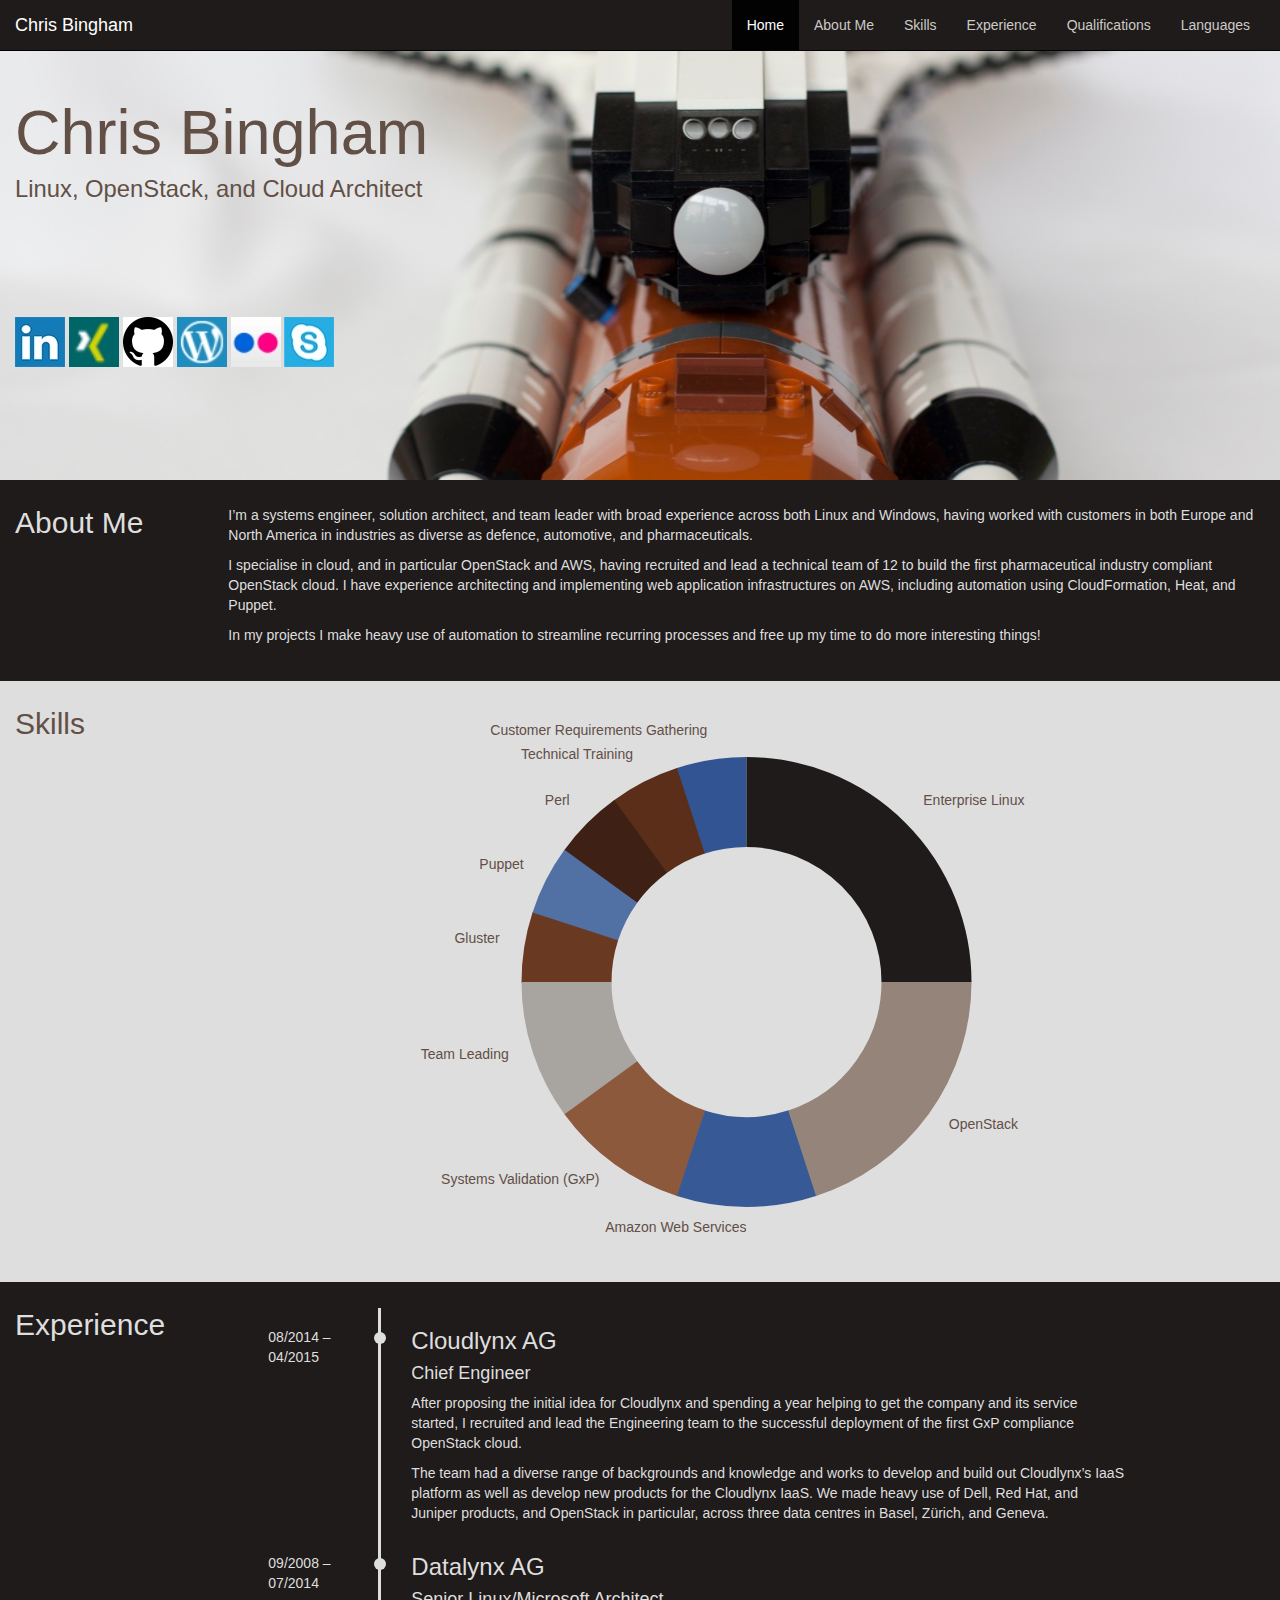
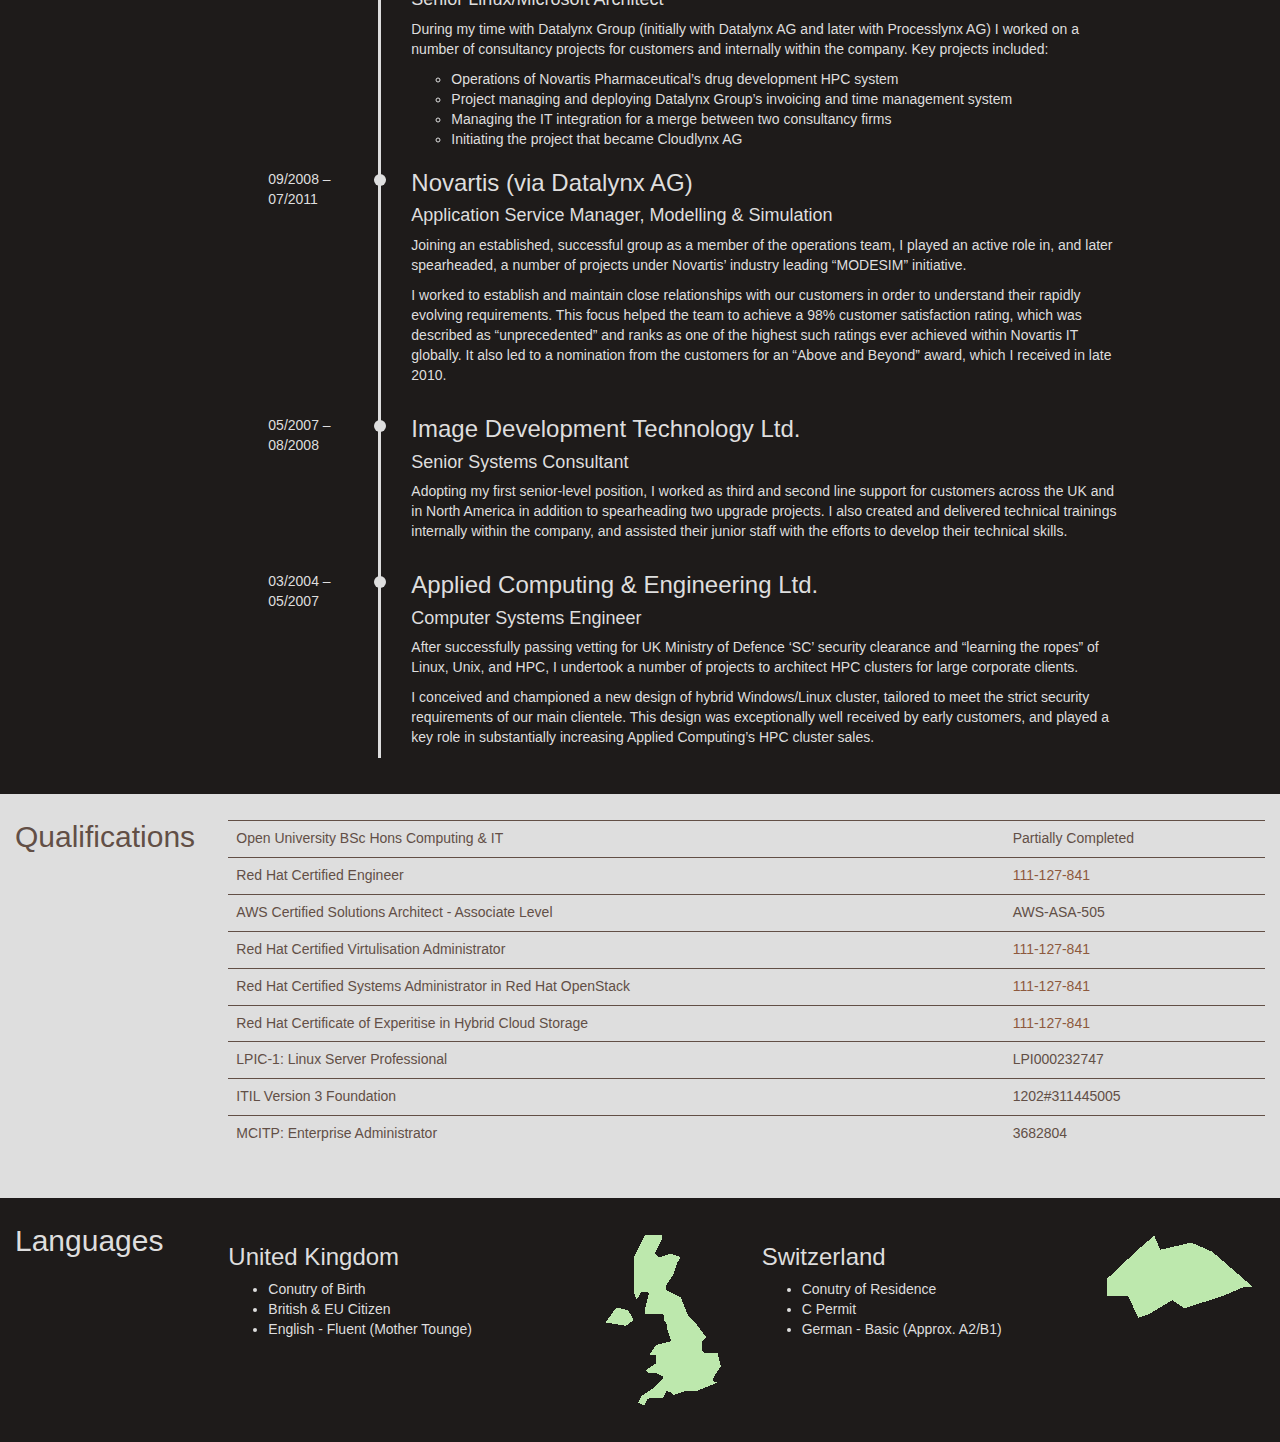
==== commit 5df64ee5: "Fixes for Issues #3, #5, and #6" ====
--- a/index.html
+++ b/index.html
@@ -21,9 +21,9 @@
     <link href="css/starter-template.css" rel="stylesheet">
 	<link rel="stylesheet" href="css/chartist.min.css">
 	<link rel="stylesheet" href="css/timeline.css">
-	<link id="colours-css" rel="stylesheet" href="css/thunderbird.css">
+	<link id="colours-css" rel="stylesheet" href="css/colours-thunderbird.css">
 	
-	<link rel="stylesheet" href="css/storyboard.css">
+	<link rel="stylesheet" href="css/storybook.css">
   </head>
 
   <body>
@@ -54,16 +54,25 @@
 	<section id="home">
 	  <div class="jumbotron">
 		<div class="container-fluid title-text">
+			<!-- DIAG: displays which Bootstrap grid classes are currently active-->
+			<!--
+			<h3 class="visible-lg">Large Screen View [.col-lg]</h3>
+            <h3 class="visible-md">Desktop View [.col-md]</h3>
+            <h3 class="visible-sm">Tablet View [.col-sm]</h3>
+            <h3 class="visible-xs">Small Device View [.col-xs]</h3>
+        	-->
 		  <div class="row">
-			<div class="col-sm-8 title-text">
+			<div class="col-xs-6 col-sm-6 col-md-5 col-lg-8 title-text">
 			  <h1>Chris Bingham</h1>
 			  <h2>Linux, OpenStack, and Cloud Architect</h2>
 			</div>
-			<div class="col-sm-4 social-links-div">
+		</div>
+		<div class="row">
+			<div class="col-xs-12 col-sm-12 col-md-12 col-lg-12 social-links-div">
 			  <ul class="social-links">
 				<li><a href="https://ch.linkedin.com/in/binghamchris"><img class="img-responsive" alt="LinkedIn Profile" src="img/linkedin.jpg" /></a></li>
 				<li><a href="https://www.xing.com/profile/Chris_Bingham"><img class="img-responsive" alt="Xing Profile" src="img/xing.jpg" /></a></li>
-				<li><a href="https://github.com/binghamchris"><img class="img-responsive" alt="Github Profile" src="img/github.jpg" />></a></li>
+				<li><a href="https://github.com/binghamchris"><img class="img-responsive" alt="Github Profile" src="img/github.jpg" /></a></li>
 				<li><a href="https://clustersandclouds.wordpress.com"><img class="img-responsive" alt="Blog" src="img/wordpress.jpg" /></a></li>
 				<li><a href="https://www.flickr.com/photos/butters-photos"><img class="img-responsive" alt="Flickr" src="img/flickr.jpg" /></a></li>
 				<li><a href="callto:chris.pearit"><img class="img-responsive" alt="Skype" src="img/skype.jpg" /></a></li>
@@ -241,6 +250,6 @@
     <script src="https://maxcdn.bootstrapcdn.com/bootstrap/3.3.4/js/bootstrap.min.js"></script> 
 	<script src="js/chartist.min.js"></script>
 	<script src="js/storybook.js"></script>
-  
+ 
 
 </body></html>--- a/css/colours-thunderbird.css
+++ b/css/colours-thunderbird.css
@@ -0,0 +1,5695 @@
+@charset "UTF-8";
+/* CSS generated by http://lavishbootstrap.com */
+/*! normalize.css v3.0.2 | MIT License | git.io/normalize */
+html {
+  font-family: sans-serif;
+  -ms-text-size-adjust: 100%;
+  -webkit-text-size-adjust: 100%; }
+
+body {
+  margin: 0; }
+
+article,
+aside,
+details,
+figcaption,
+figure,
+footer,
+header,
+hgroup,
+main,
+menu,
+nav,
+section,
+summary {
+  display: block; }
+
+audio,
+canvas,
+progress,
+video {
+  display: inline-block;
+  vertical-align: baseline; }
+
+audio:not([controls]) {
+  display: none;
+  height: 0; }
+
+[hidden],
+template {
+  display: none; }
+
+a {
+  background-color: transparent; }
+
+a:active,
+a:hover {
+  outline: 0; }
+
+abbr[title] {
+  border-bottom: 1px dotted; }
+
+b,
+strong {
+  font-weight: bold; }
+
+dfn {
+  font-style: italic; }
+
+h1 {
+  font-size: 2em;
+  margin: 0.67em 0; }
+
+mark {
+  background: #ff0;
+  color: #000; }
+
+small {
+  font-size: 80%; }
+
+sub,
+sup {
+  font-size: 75%;
+  line-height: 0;
+  position: relative;
+  vertical-align: baseline; }
+
+sup {
+  top: -0.5em; }
+
+sub {
+  bottom: -0.25em; }
+
+img {
+  border: 0; }
+
+svg:not(:root) {
+  overflow: hidden; }
+
+figure {
+  margin: 1em 40px; }
+
+hr {
+  -moz-box-sizing: content-box;
+  box-sizing: content-box;
+  height: 0; }
+
+pre {
+  overflow: auto; }
+
+code,
+kbd,
+pre,
+samp {
+  font-family: monospace, monospace;
+  font-size: 1em; }
+
+button,
+input,
+optgroup,
+select,
+textarea {
+  color: inherit;
+  font: inherit;
+  margin: 0; }
+
+button {
+  overflow: visible; }
+
+button,
+select {
+  text-transform: none; }
+
+button,
+html input[type="button"],
+input[type="reset"],
+input[type="submit"] {
+  -webkit-appearance: button;
+  cursor: pointer; }
+
+button[disabled],
+html input[disabled] {
+  cursor: default; }
+
+button::-moz-focus-inner,
+input::-moz-focus-inner {
+  border: 0;
+  padding: 0; }
+
+input {
+  line-height: normal; }
+
+input[type="checkbox"],
+input[type="radio"] {
+  box-sizing: border-box;
+  padding: 0; }
+
+input[type="number"]::-webkit-inner-spin-button,
+input[type="number"]::-webkit-outer-spin-button {
+  height: auto; }
+
+input[type="search"] {
+  -webkit-appearance: textfield;
+  -moz-box-sizing: content-box;
+  -webkit-box-sizing: content-box;
+  box-sizing: content-box; }
+
+input[type="search"]::-webkit-search-cancel-button,
+input[type="search"]::-webkit-search-decoration {
+  -webkit-appearance: none; }
+
+fieldset {
+  border: 1px solid #c0c0c0;
+  margin: 0 2px;
+  padding: 0.35em 0.625em 0.75em; }
+
+legend {
+  border: 0;
+  padding: 0; }
+
+textarea {
+  overflow: auto; }
+
+optgroup {
+  font-weight: bold; }
+
+table {
+  border-collapse: collapse;
+  border-spacing: 0; }
+
+td,
+th {
+  padding: 0; }
+
+/*! Source: https://github.com/h5bp/html5-boilerplate/blob/master/src/css/main.css */
+@media print {
+  *,
+  *:before,
+  *:after {
+    background: transparent !important;
+    color: #000 !important;
+    box-shadow: none !important;
+    text-shadow: none !important; }
+
+  a,
+  a:visited {
+    text-decoration: underline; }
+
+  a[href]:after {
+    content: " (" attr(href) ")"; }
+
+  abbr[title]:after {
+    content: " (" attr(title) ")"; }
+
+  a[href^="#"]:after,
+  a[href^="javascript:"]:after {
+    content: ""; }
+
+  pre,
+  blockquote {
+    border: 1px solid #999;
+    page-break-inside: avoid; }
+
+  thead {
+    display: table-header-group; }
+
+  tr,
+  img {
+    page-break-inside: avoid; }
+
+  img {
+    max-width: 100% !important; }
+
+  p,
+  h2,
+  h3 {
+    orphans: 3;
+    widows: 3; }
+
+  h2,
+  h3 {
+    page-break-after: avoid; }
+
+  select {
+    background: #fff !important; }
+
+  .navbar {
+    display: none; }
+
+  .btn > .caret,
+  .dropup > .btn > .caret {
+    border-top-color: #000 !important; }
+
+  .label {
+    border: 1px solid #000; }
+
+  .table {
+    border-collapse: collapse !important; }
+    .table td,
+    .table th {
+      background-color: #fff !important; }
+
+  .table-bordered th,
+  .table-bordered td {
+    border: 1px solid #ddd !important; } }
+@font-face {
+  font-family: 'Glyphicons Halflings';
+  src: url("../fonts/bootstrap/glyphicons-halflings-regular.eot");
+  src: url("../fonts/bootstrap/glyphicons-halflings-regular.eot?#iefix") format("embedded-opentype"), url("../fonts/bootstrap/glyphicons-halflings-regular.woff2") format("woff2"), url("../fonts/bootstrap/glyphicons-halflings-regular.woff") format("woff"), url("../fonts/bootstrap/glyphicons-halflings-regular.ttf") format("truetype"), url("../fonts/bootstrap/glyphicons-halflings-regular.svg#glyphicons_halflingsregular") format("svg"); }
+.glyphicon {
+  position: relative;
+  top: 1px;
+  display: inline-block;
+  font-family: 'Glyphicons Halflings';
+  font-style: normal;
+  font-weight: normal;
+  line-height: 1;
+  -webkit-font-smoothing: antialiased;
+  -moz-osx-font-smoothing: grayscale; }
+
+.glyphicon-asterisk:before {
+  content: "\2a"; }
+
+.glyphicon-plus:before {
+  content: "\2b"; }
+
+.glyphicon-euro:before,
+.glyphicon-eur:before {
+  content: "\20ac"; }
+
+.glyphicon-minus:before {
+  content: "\2212"; }
+
+.glyphicon-cloud:before {
+  content: "\2601"; }
+
+.glyphicon-envelope:before {
+  content: "\2709"; }
+
+.glyphicon-pencil:before {
+  content: "\270f"; }
+
+.glyphicon-glass:before {
+  content: "\e001"; }
+
+.glyphicon-music:before {
+  content: "\e002"; }
+
+.glyphicon-search:before {
+  content: "\e003"; }
+
+.glyphicon-heart:before {
+  content: "\e005"; }
+
+.glyphicon-star:before {
+  content: "\e006"; }
+
+.glyphicon-star-empty:before {
+  content: "\e007"; }
+
+.glyphicon-user:before {
+  content: "\e008"; }
+
+.glyphicon-film:before {
+  content: "\e009"; }
+
+.glyphicon-th-large:before {
+  content: "\e010"; }
+
+.glyphicon-th:before {
+  content: "\e011"; }
+
+.glyphicon-th-list:before {
+  content: "\e012"; }
+
+.glyphicon-ok:before {
+  content: "\e013"; }
+
+.glyphicon-remove:before {
+  content: "\e014"; }
+
+.glyphicon-zoom-in:before {
+  content: "\e015"; }
+
+.glyphicon-zoom-out:before {
+  content: "\e016"; }
+
+.glyphicon-off:before {
+  content: "\e017"; }
+
+.glyphicon-signal:before {
+  content: "\e018"; }
+
+.glyphicon-cog:before {
+  content: "\e019"; }
+
+.glyphicon-trash:before {
+  content: "\e020"; }
+
+.glyphicon-home:before {
+  content: "\e021"; }
+
+.glyphicon-file:before {
+  content: "\e022"; }
+
+.glyphicon-time:before {
+  content: "\e023"; }
+
+.glyphicon-road:before {
+  content: "\e024"; }
+
+.glyphicon-download-alt:before {
+  content: "\e025"; }
+
+.glyphicon-download:before {
+  content: "\e026"; }
+
+.glyphicon-upload:before {
+  content: "\e027"; }
+
+.glyphicon-inbox:before {
+  content: "\e028"; }
+
+.glyphicon-play-circle:before {
+  content: "\e029"; }
+
+.glyphicon-repeat:before {
+  content: "\e030"; }
+
+.glyphicon-refresh:before {
+  content: "\e031"; }
+
+.glyphicon-list-alt:before {
+  content: "\e032"; }
+
+.glyphicon-lock:before {
+  content: "\e033"; }
+
+.glyphicon-flag:before {
+  content: "\e034"; }
+
+.glyphicon-headphones:before {
+  content: "\e035"; }
+
+.glyphicon-volume-off:before {
+  content: "\e036"; }
+
+.glyphicon-volume-down:before {
+  content: "\e037"; }
+
+.glyphicon-volume-up:before {
+  content: "\e038"; }
+
+.glyphicon-qrcode:before {
+  content: "\e039"; }
+
+.glyphicon-barcode:before {
+  content: "\e040"; }
+
+.glyphicon-tag:before {
+  content: "\e041"; }
+
+.glyphicon-tags:before {
+  content: "\e042"; }
+
+.glyphicon-book:before {
+  content: "\e043"; }
+
+.glyphicon-bookmark:before {
+  content: "\e044"; }
+
+.glyphicon-print:before {
+  content: "\e045"; }
+
+.glyphicon-camera:before {
+  content: "\e046"; }
+
+.glyphicon-font:before {
+  content: "\e047"; }
+
+.glyphicon-bold:before {
+  content: "\e048"; }
+
+.glyphicon-italic:before {
+  content: "\e049"; }
+
+.glyphicon-text-height:before {
+  content: "\e050"; }
+
+.glyphicon-text-width:before {
+  content: "\e051"; }
+
+.glyphicon-align-left:before {
+  content: "\e052"; }
+
+.glyphicon-align-center:before {
+  content: "\e053"; }
+
+.glyphicon-align-right:before {
+  content: "\e054"; }
+
+.glyphicon-align-justify:before {
+  content: "\e055"; }
+
+.glyphicon-list:before {
+  content: "\e056"; }
+
+.glyphicon-indent-left:before {
+  content: "\e057"; }
+
+.glyphicon-indent-right:before {
+  content: "\e058"; }
+
+.glyphicon-facetime-video:before {
+  content: "\e059"; }
+
+.glyphicon-picture:before {
+  content: "\e060"; }
+
+.glyphicon-map-marker:before {
+  content: "\e062"; }
+
+.glyphicon-adjust:before {
+  content: "\e063"; }
+
+.glyphicon-tint:before {
+  content: "\e064"; }
+
+.glyphicon-edit:before {
+  content: "\e065"; }
+
+.glyphicon-share:before {
+  content: "\e066"; }
+
+.glyphicon-check:before {
+  content: "\e067"; }
+
+.glyphicon-move:before {
+  content: "\e068"; }
+
+.glyphicon-step-backward:before {
+  content: "\e069"; }
+
+.glyphicon-fast-backward:before {
+  content: "\e070"; }
+
+.glyphicon-backward:before {
+  content: "\e071"; }
+
+.glyphicon-play:before {
+  content: "\e072"; }
+
+.glyphicon-pause:before {
+  content: "\e073"; }
+
+.glyphicon-stop:before {
+  content: "\e074"; }
+
+.glyphicon-forward:before {
+  content: "\e075"; }
+
+.glyphicon-fast-forward:before {
+  content: "\e076"; }
+
+.glyphicon-step-forward:before {
+  content: "\e077"; }
+
+.glyphicon-eject:before {
+  content: "\e078"; }
+
+.glyphicon-chevron-left:before {
+  content: "\e079"; }
+
+.glyphicon-chevron-right:before {
+  content: "\e080"; }
+
+.glyphicon-plus-sign:before {
+  content: "\e081"; }
+
+.glyphicon-minus-sign:before {
+  content: "\e082"; }
+
+.glyphicon-remove-sign:before {
+  content: "\e083"; }
+
+.glyphicon-ok-sign:before {
+  content: "\e084"; }
+
+.glyphicon-question-sign:before {
+  content: "\e085"; }
+
+.glyphicon-info-sign:before {
+  content: "\e086"; }
+
+.glyphicon-screenshot:before {
+  content: "\e087"; }
+
+.glyphicon-remove-circle:before {
+  content: "\e088"; }
+
+.glyphicon-ok-circle:before {
+  content: "\e089"; }
+
+.glyphicon-ban-circle:before {
+  content: "\e090"; }
+
+.glyphicon-arrow-left:before {
+  content: "\e091"; }
+
+.glyphicon-arrow-right:before {
+  content: "\e092"; }
+
+.glyphicon-arrow-up:before {
+  content: "\e093"; }
+
+.glyphicon-arrow-down:before {
+  content: "\e094"; }
+
+.glyphicon-share-alt:before {
+  content: "\e095"; }
+
+.glyphicon-resize-full:before {
+  content: "\e096"; }
+
+.glyphicon-resize-small:before {
+  content: "\e097"; }
+
+.glyphicon-exclamation-sign:before {
+  content: "\e101"; }
+
+.glyphicon-gift:before {
+  content: "\e102"; }
+
+.glyphicon-leaf:before {
+  content: "\e103"; }
+
+.glyphicon-fire:before {
+  content: "\e104"; }
+
+.glyphicon-eye-open:before {
+  content: "\e105"; }
+
+.glyphicon-eye-close:before {
+  content: "\e106"; }
+
+.glyphicon-warning-sign:before {
+  content: "\e107"; }
+
+.glyphicon-plane:before {
+  content: "\e108"; }
+
+.glyphicon-calendar:before {
+  content: "\e109"; }
+
+.glyphicon-random:before {
+  content: "\e110"; }
+
+.glyphicon-comment:before {
+  content: "\e111"; }
+
+.glyphicon-magnet:before {
+  content: "\e112"; }
+
+.glyphicon-chevron-up:before {
+  content: "\e113"; }
+
+.glyphicon-chevron-down:before {
+  content: "\e114"; }
+
+.glyphicon-retweet:before {
+  content: "\e115"; }
+
+.glyphicon-shopping-cart:before {
+  content: "\e116"; }
+
+.glyphicon-folder-close:before {
+  content: "\e117"; }
+
+.glyphicon-folder-open:before {
+  content: "\e118"; }
+
+.glyphicon-resize-vertical:before {
+  content: "\e119"; }
+
+.glyphicon-resize-horizontal:before {
+  content: "\e120"; }
+
+.glyphicon-hdd:before {
+  content: "\e121"; }
+
+.glyphicon-bullhorn:before {
+  content: "\e122"; }
+
+.glyphicon-bell:before {
+  content: "\e123"; }
+
+.glyphicon-certificate:before {
+  content: "\e124"; }
+
+.glyphicon-thumbs-up:before {
+  content: "\e125"; }
+
+.glyphicon-thumbs-down:before {
+  content: "\e126"; }
+
+.glyphicon-hand-right:before {
+  content: "\e127"; }
+
+.glyphicon-hand-left:before {
+  content: "\e128"; }
+
+.glyphicon-hand-up:before {
+  content: "\e129"; }
+
+.glyphicon-hand-down:before {
+  content: "\e130"; }
+
+.glyphicon-circle-arrow-right:before {
+  content: "\e131"; }
+
+.glyphicon-circle-arrow-left:before {
+  content: "\e132"; }
+
+.glyphicon-circle-arrow-up:before {
+  content: "\e133"; }
+
+.glyphicon-circle-arrow-down:before {
+  content: "\e134"; }
+
+.glyphicon-globe:before {
+  content: "\e135"; }
+
+.glyphicon-wrench:before {
+  content: "\e136"; }
+
+.glyphicon-tasks:before {
+  content: "\e137"; }
+
+.glyphicon-filter:before {
+  content: "\e138"; }
+
+.glyphicon-briefcase:before {
+  content: "\e139"; }
+
+.glyphicon-fullscreen:before {
+  content: "\e140"; }
+
+.glyphicon-dashboard:before {
+  content: "\e141"; }
+
+.glyphicon-paperclip:before {
+  content: "\e142"; }
+
+.glyphicon-heart-empty:before {
+  content: "\e143"; }
+
+.glyphicon-link:before {
+  content: "\e144"; }
+
+.glyphicon-phone:before {
+  content: "\e145"; }
+
+.glyphicon-pushpin:before {
+  content: "\e146"; }
+
+.glyphicon-usd:before {
+  content: "\e148"; }
+
+.glyphicon-gbp:before {
+  content: "\e149"; }
+
+.glyphicon-sort:before {
+  content: "\e150"; }
+
+.glyphicon-sort-by-alphabet:before {
+  content: "\e151"; }
+
+.glyphicon-sort-by-alphabet-alt:before {
+  content: "\e152"; }
+
+.glyphicon-sort-by-order:before {
+  content: "\e153"; }
+
+.glyphicon-sort-by-order-alt:before {
+  content: "\e154"; }
+
+.glyphicon-sort-by-attributes:before {
+  content: "\e155"; }
+
+.glyphicon-sort-by-attributes-alt:before {
+  content: "\e156"; }
+
+.glyphicon-unchecked:before {
+  content: "\e157"; }
+
+.glyphicon-expand:before {
+  content: "\e158"; }
+
+.glyphicon-collapse-down:before {
+  content: "\e159"; }
+
+.glyphicon-collapse-up:before {
+  content: "\e160"; }
+
+.glyphicon-log-in:before {
+  content: "\e161"; }
+
+.glyphicon-flash:before {
+  content: "\e162"; }
+
+.glyphicon-log-out:before {
+  content: "\e163"; }
+
+.glyphicon-new-window:before {
+  content: "\e164"; }
+
+.glyphicon-record:before {
+  content: "\e165"; }
+
+.glyphicon-save:before {
+  content: "\e166"; }
+
+.glyphicon-open:before {
+  content: "\e167"; }
+
+.glyphicon-saved:before {
+  content: "\e168"; }
+
+.glyphicon-import:before {
+  content: "\e169"; }
+
+.glyphicon-export:before {
+  content: "\e170"; }
+
+.glyphicon-send:before {
+  content: "\e171"; }
+
+.glyphicon-floppy-disk:before {
+  content: "\e172"; }
+
+.glyphicon-floppy-saved:before {
+  content: "\e173"; }
+
+.glyphicon-floppy-remove:before {
+  content: "\e174"; }
+
+.glyphicon-floppy-save:before {
+  content: "\e175"; }
+
+.glyphicon-floppy-open:before {
+  content: "\e176"; }
+
+.glyphicon-credit-card:before {
+  content: "\e177"; }
+
+.glyphicon-transfer:before {
+  content: "\e178"; }
+
+.glyphicon-cutlery:before {
+  content: "\e179"; }
+
+.glyphicon-header:before {
+  content: "\e180"; }
+
+.glyphicon-compressed:before {
+  content: "\e181"; }
+
+.glyphicon-earphone:before {
+  content: "\e182"; }
+
+.glyphicon-phone-alt:before {
+  content: "\e183"; }
+
+.glyphicon-tower:before {
+  content: "\e184"; }
+
+.glyphicon-stats:before {
+  content: "\e185"; }
+
+.glyphicon-sd-video:before {
+  content: "\e186"; }
+
+.glyphicon-hd-video:before {
+  content: "\e187"; }
+
+.glyphicon-subtitles:before {
+  content: "\e188"; }
+
+.glyphicon-sound-stereo:before {
+  content: "\e189"; }
+
+.glyphicon-sound-dolby:before {
+  content: "\e190"; }
+
+.glyphicon-sound-5-1:before {
+  content: "\e191"; }
+
+.glyphicon-sound-6-1:before {
+  content: "\e192"; }
+
+.glyphicon-sound-7-1:before {
+  content: "\e193"; }
+
+.glyphicon-copyright-mark:before {
+  content: "\e194"; }
+
+.glyphicon-registration-mark:before {
+  content: "\e195"; }
+
+.glyphicon-cloud-download:before {
+  content: "\e197"; }
+
+.glyphicon-cloud-upload:before {
+  content: "\e198"; }
+
+.glyphicon-tree-conifer:before {
+  content: "\e199"; }
+
+.glyphicon-tree-deciduous:before {
+  content: "\e200"; }
+
+.glyphicon-cd:before {
+  content: "\e201"; }
+
+.glyphicon-save-file:before {
+  content: "\e202"; }
+
+.glyphicon-open-file:before {
+  content: "\e203"; }
+
+.glyphicon-level-up:before {
+  content: "\e204"; }
+
+.glyphicon-copy:before {
+  content: "\e205"; }
+
+.glyphicon-paste:before {
+  content: "\e206"; }
+
+.glyphicon-alert:before {
+  content: "\e209"; }
+
+.glyphicon-equalizer:before {
+  content: "\e210"; }
+
+.glyphicon-king:before {
+  content: "\e211"; }
+
+.glyphicon-queen:before {
+  content: "\e212"; }
+
+.glyphicon-pawn:before {
+  content: "\e213"; }
+
+.glyphicon-bishop:before {
+  content: "\e214"; }
+
+.glyphicon-knight:before {
+  content: "\e215"; }
+
+.glyphicon-baby-formula:before {
+  content: "\e216"; }
+
+.glyphicon-tent:before {
+  content: "\26fa"; }
+
+.glyphicon-blackboard:before {
+  content: "\e218"; }
+
+.glyphicon-bed:before {
+  content: "\e219"; }
+
+.glyphicon-apple:before {
+  content: "\f8ff"; }
+
+.glyphicon-erase:before {
+  content: "\e221"; }
+
+.glyphicon-hourglass:before {
+  content: "\231b"; }
+
+.glyphicon-lamp:before {
+  content: "\e223"; }
+
+.glyphicon-duplicate:before {
+  content: "\e224"; }
+
+.glyphicon-piggy-bank:before {
+  content: "\e225"; }
+
+.glyphicon-scissors:before {
+  content: "\e226"; }
+
+.glyphicon-bitcoin:before {
+  content: "\e227"; }
+
+.glyphicon-btc:before {
+  content: "\e227"; }
+
+.glyphicon-xbt:before {
+  content: "\e227"; }
+
+.glyphicon-yen:before {
+  content: "\00a5"; }
+
+.glyphicon-jpy:before {
+  content: "\00a5"; }
+
+.glyphicon-ruble:before {
+  content: "\20bd"; }
+
+.glyphicon-rub:before {
+  content: "\20bd"; }
+
+.glyphicon-scale:before {
+  content: "\e230"; }
+
+.glyphicon-ice-lolly:before {
+  content: "\e231"; }
+
+.glyphicon-ice-lolly-tasted:before {
+  content: "\e232"; }
+
+.glyphicon-education:before {
+  content: "\e233"; }
+
+.glyphicon-option-horizontal:before {
+  content: "\e234"; }
+
+.glyphicon-option-vertical:before {
+  content: "\e235"; }
+
+.glyphicon-menu-hamburger:before {
+  content: "\e236"; }
+
+.glyphicon-modal-window:before {
+  content: "\e237"; }
+
+.glyphicon-oil:before {
+  content: "\e238"; }
+
+.glyphicon-grain:before {
+  content: "\e239"; }
+
+.glyphicon-sunglasses:before {
+  content: "\e240"; }
+
+.glyphicon-text-size:before {
+  content: "\e241"; }
+
+.glyphicon-text-color:before {
+  content: "\e242"; }
+
+.glyphicon-text-background:before {
+  content: "\e243"; }
+
+.glyphicon-object-align-top:before {
+  content: "\e244"; }
+
+.glyphicon-object-align-bottom:before {
+  content: "\e245"; }
+
+.glyphicon-object-align-horizontal:before {
+  content: "\e246"; }
+
+.glyphicon-object-align-left:before {
+  content: "\e247"; }
+
+.glyphicon-object-align-vertical:before {
+  content: "\e248"; }
+
+.glyphicon-object-align-right:before {
+  content: "\e249"; }
+
+.glyphicon-triangle-right:before {
+  content: "\e250"; }
+
+.glyphicon-triangle-left:before {
+  content: "\e251"; }
+
+.glyphicon-triangle-bottom:before {
+  content: "\e252"; }
+
+.glyphicon-triangle-top:before {
+  content: "\e253"; }
+
+.glyphicon-console:before {
+  content: "\e254"; }
+
+.glyphicon-superscript:before {
+  content: "\e255"; }
+
+.glyphicon-subscript:before {
+  content: "\e256"; }
+
+.glyphicon-menu-left:before {
+  content: "\e257"; }
+
+.glyphicon-menu-right:before {
+  content: "\e258"; }
+
+.glyphicon-menu-down:before {
+  content: "\e259"; }
+
+.glyphicon-menu-up:before {
+  content: "\e260"; }
+
+* {
+  -webkit-box-sizing: border-box;
+  -moz-box-sizing: border-box;
+  box-sizing: border-box; }
+
+*:before,
+*:after {
+  -webkit-box-sizing: border-box;
+  -moz-box-sizing: border-box;
+  box-sizing: border-box; }
+
+html {
+  font-size: 10px;
+  -webkit-tap-highlight-color: transparent; }
+
+body {
+  font-family: "Helvetica Neue", Helvetica, Arial, sans-serif;
+  font-size: 14px;
+  line-height: 1.42857;
+  color: #2b5223;
+  background-color: #c4c4c5; }
+
+input,
+button,
+select,
+textarea {
+  font-family: inherit;
+  font-size: inherit;
+  line-height: inherit; }
+
+a {
+  color: #586a54;
+  text-decoration: none; }
+  a:hover, a:focus {
+    color: #353f32;
+    text-decoration: underline; }
+  a:focus {
+    outline: thin dotted;
+    outline: 5px auto -webkit-focus-ring-color;
+    outline-offset: -2px; }
+
+figure {
+  margin: 0; }
+
+img {
+  vertical-align: middle; }
+
+.img-responsive {
+  display: block;
+  max-width: 100%;
+  height: auto; }
+
+.img-rounded {
+  border-radius: 6px; }
+
+.img-thumbnail {
+  padding: 4px;
+  line-height: 1.42857;
+  background-color: #c4c4c5;
+  border: 1px solid #ddd;
+  border-radius: 4px;
+  -webkit-transition: all 0.2s ease-in-out;
+  -o-transition: all 0.2s ease-in-out;
+  transition: all 0.2s ease-in-out;
+  display: inline-block;
+  max-width: 100%;
+  height: auto; }
+
+.img-circle {
+  border-radius: 50%; }
+
+hr {
+  margin-top: 20px;
+  margin-bottom: 20px;
+  border: 0;
+  border-top: 1px solid #bfbfc0; }
+
+.sr-only {
+  position: absolute;
+  width: 1px;
+  height: 1px;
+  margin: -1px;
+  padding: 0;
+  overflow: hidden;
+  clip: rect(0, 0, 0, 0);
+  border: 0; }
+
+.sr-only-focusable:active, .sr-only-focusable:focus {
+  position: static;
+  width: auto;
+  height: auto;
+  margin: 0;
+  overflow: visible;
+  clip: auto; }
+
+[role="button"] {
+  cursor: pointer; }
+
+h1, h2, h3, h4, h5, h6,
+.h1, .h2, .h3, .h4, .h5, .h6 {
+  font-family: inherit;
+  font-weight: 500;
+  line-height: 1.1;
+  color: inherit; }
+  h1 small,
+  h1 .small, h2 small,
+  h2 .small, h3 small,
+  h3 .small, h4 small,
+  h4 .small, h5 small,
+  h5 .small, h6 small,
+  h6 .small,
+  .h1 small,
+  .h1 .small, .h2 small,
+  .h2 .small, .h3 small,
+  .h3 .small, .h4 small,
+  .h4 .small, .h5 small,
+  .h5 .small, .h6 small,
+  .h6 .small {
+    font-weight: normal;
+    line-height: 1;
+    color: #b6b6b6; }
+
+h1, .h1,
+h2, .h2,
+h3, .h3 {
+  margin-top: 20px;
+  margin-bottom: 10px; }
+  h1 small,
+  h1 .small, .h1 small,
+  .h1 .small,
+  h2 small,
+  h2 .small, .h2 small,
+  .h2 .small,
+  h3 small,
+  h3 .small, .h3 small,
+  .h3 .small {
+    font-size: 65%; }
+
+h4, .h4,
+h5, .h5,
+h6, .h6 {
+  margin-top: 10px;
+  margin-bottom: 10px; }
+  h4 small,
+  h4 .small, .h4 small,
+  .h4 .small,
+  h5 small,
+  h5 .small, .h5 small,
+  .h5 .small,
+  h6 small,
+  h6 .small, .h6 small,
+  .h6 .small {
+    font-size: 75%; }
+
+h1, .h1 {
+  font-size: 36px; }
+
+h2, .h2 {
+  font-size: 30px; }
+
+h3, .h3 {
+  font-size: 24px; }
+
+h4, .h4 {
+  font-size: 18px; }
+
+h5, .h5 {
+  font-size: 14px; }
+
+h6, .h6 {
+  font-size: 12px; }
+
+p {
+  margin: 0 0 10px; }
+
+.lead {
+  margin-bottom: 20px;
+  font-size: 16px;
+  font-weight: 300;
+  line-height: 1.4; }
+  @media (min-width: 768px) {
+    .lead {
+      font-size: 21px; } }
+
+small,
+.small {
+  font-size: 85%; }
+
+mark,
+.mark {
+  background-color: #fcf8e3;
+  padding: .2em; }
+
+.text-left {
+  text-align: left; }
+
+.text-right {
+  text-align: right; }
+
+.text-center {
+  text-align: center; }
+
+.text-justify {
+  text-align: justify; }
+
+.text-nowrap {
+  white-space: nowrap; }
+
+.text-lowercase {
+  text-transform: lowercase; }
+
+.text-uppercase, .initialism {
+  text-transform: uppercase; }
+
+.text-capitalize {
+  text-transform: capitalize; }
+
+.text-muted {
+  color: #b6b6b6; }
+
+.text-primary {
+  color: #586a54; }
+
+a.text-primary:hover {
+  color: #404e3d; }
+
+.text-success {
+  color: #3c763d; }
+
+a.text-success:hover {
+  color: #2b542c; }
+
+.text-info {
+  color: #31708f; }
+
+a.text-info:hover {
+  color: #245269; }
+
+.text-warning {
+  color: #8a6d3b; }
+
+a.text-warning:hover {
+  color: #66512c; }
+
+.text-danger {
+  color: #a94442; }
+
+a.text-danger:hover {
+  color: #843534; }
+
+.bg-primary {
+  color: #fff; }
+
+.bg-primary {
+  background-color: #586a54; }
+
+a.bg-primary:hover {
+  background-color: #404e3d; }
+
+.bg-success {
+  background-color: #dff0d8; }
+
+a.bg-success:hover {
+  background-color: #c1e2b3; }
+
+.bg-info {
+  background-color: #d9edf7; }
+
+a.bg-info:hover {
+  background-color: #afd9ee; }
+
+.bg-warning {
+  background-color: #fcf8e3; }
+
+a.bg-warning:hover {
+  background-color: #f7ecb5; }
+
+.bg-danger {
+  background-color: #f2dede; }
+
+a.bg-danger:hover {
+  background-color: #e4b9b9; }
+
+.page-header {
+  padding-bottom: 9px;
+  margin: 40px 0 20px;
+  border-bottom: 1px solid #bfbfc0; }
+
+ul,
+ol {
+  margin-top: 0;
+  margin-bottom: 10px; }
+  ul ul,
+  ul ol,
+  ol ul,
+  ol ol {
+    margin-bottom: 0; }
+
+.list-unstyled {
+  padding-left: 0;
+  list-style: none; }
+
+.list-inline {
+  padding-left: 0;
+  list-style: none;
+  margin-left: -5px; }
+  .list-inline > li {
+    display: inline-block;
+    padding-left: 5px;
+    padding-right: 5px; }
+
+dl {
+  margin-top: 0;
+  margin-bottom: 20px; }
+
+dt,
+dd {
+  line-height: 1.42857; }
+
+dt {
+  font-weight: bold; }
+
+dd {
+  margin-left: 0; }
+
+.dl-horizontal dd:before, .dl-horizontal dd:after {
+  content: " ";
+  display: table; }
+.dl-horizontal dd:after {
+  clear: both; }
+@media (min-width: 768px) {
+  .dl-horizontal dt {
+    float: left;
+    width: 160px;
+    clear: left;
+    text-align: right;
+    overflow: hidden;
+    text-overflow: ellipsis;
+    white-space: nowrap; }
+  .dl-horizontal dd {
+    margin-left: 180px; } }
+
+abbr[title],
+abbr[data-original-title] {
+  cursor: help;
+  border-bottom: 1px dotted #b6b6b6; }
+
+.initialism {
+  font-size: 90%; }
+
+blockquote {
+  padding: 10px 20px;
+  margin: 0 0 20px;
+  font-size: 17.5px;
+  border-left: 5px solid #bfbfc0; }
+  blockquote p:last-child,
+  blockquote ul:last-child,
+  blockquote ol:last-child {
+    margin-bottom: 0; }
+  blockquote footer,
+  blockquote small,
+  blockquote .small {
+    display: block;
+    font-size: 80%;
+    line-height: 1.42857;
+    color: #b6b6b6; }
+    blockquote footer:before,
+    blockquote small:before,
+    blockquote .small:before {
+      content: '\2014 \00A0'; }
+
+.blockquote-reverse,
+blockquote.pull-right {
+  padding-right: 15px;
+  padding-left: 0;
+  border-right: 5px solid #bfbfc0;
+  border-left: 0;
+  text-align: right; }
+  .blockquote-reverse footer:before,
+  .blockquote-reverse small:before,
+  .blockquote-reverse .small:before,
+  blockquote.pull-right footer:before,
+  blockquote.pull-right small:before,
+  blockquote.pull-right .small:before {
+    content: ''; }
+  .blockquote-reverse footer:after,
+  .blockquote-reverse small:after,
+  .blockquote-reverse .small:after,
+  blockquote.pull-right footer:after,
+  blockquote.pull-right small:after,
+  blockquote.pull-right .small:after {
+    content: '\00A0 \2014'; }
+
+address {
+  margin-bottom: 20px;
+  font-style: normal;
+  line-height: 1.42857; }
+
+code,
+kbd,
+pre,
+samp {
+  font-family: Menlo, Monaco, Consolas, "Courier New", monospace; }
+
+code {
+  padding: 2px 4px;
+  font-size: 90%;
+  color: #c7254e;
+  background-color: #f9f2f4;
+  border-radius: 4px; }
+
+kbd {
+  padding: 2px 4px;
+  font-size: 90%;
+  color: #fff;
+  background-color: #333;
+  border-radius: 3px;
+  box-shadow: inset 0 -1px 0 rgba(0, 0, 0, 0.25); }
+  kbd kbd {
+    padding: 0;
+    font-size: 100%;
+    font-weight: bold;
+    box-shadow: none; }
+
+pre {
+  display: block;
+  padding: 9.5px;
+  margin: 0 0 10px;
+  font-size: 13px;
+  line-height: 1.42857;
+  word-break: break-all;
+  word-wrap: break-word;
+  color: #2b5223;
+  background-color: #f5f5f5;
+  border: 1px solid #ccc;
+  border-radius: 4px; }
+  pre code {
+    padding: 0;
+    font-size: inherit;
+    color: inherit;
+    white-space: pre-wrap;
+    background-color: transparent;
+    border-radius: 0; }
+
+.pre-scrollable {
+  max-height: 340px;
+  overflow-y: scroll; }
+
+.container {
+  margin-right: auto;
+  margin-left: auto;
+  padding-left: 15px;
+  padding-right: 15px; }
+  .container:before, .container:after {
+    content: " ";
+    display: table; }
+  .container:after {
+    clear: both; }
+  @media (min-width: 768px) {
+    .container {
+      width: 750px; } }
+  @media (min-width: 992px) {
+    .container {
+      width: 970px; } }
+  @media (min-width: 1200px) {
+    .container {
+      width: 1170px; } }
+
+.container-fluid {
+  margin-right: auto;
+  margin-left: auto;
+  padding-left: 15px;
+  padding-right: 15px; }
+  .container-fluid:before, .container-fluid:after {
+    content: " ";
+    display: table; }
+  .container-fluid:after {
+    clear: both; }
+
+.row {
+  margin-left: -15px;
+  margin-right: -15px; }
+  .row:before, .row:after {
+    content: " ";
+    display: table; }
+  .row:after {
+    clear: both; }
+
+.col-xs-1, .col-sm-1, .col-md-1, .col-lg-1, .col-xs-2, .col-sm-2, .col-md-2, .col-lg-2, .col-xs-3, .col-sm-3, .col-md-3, .col-lg-3, .col-xs-4, .col-sm-4, .col-md-4, .col-lg-4, .col-xs-5, .col-sm-5, .col-md-5, .col-lg-5, .col-xs-6, .col-sm-6, .col-md-6, .col-lg-6, .col-xs-7, .col-sm-7, .col-md-7, .col-lg-7, .col-xs-8, .col-sm-8, .col-md-8, .col-lg-8, .col-xs-9, .col-sm-9, .col-md-9, .col-lg-9, .col-xs-10, .col-sm-10, .col-md-10, .col-lg-10, .col-xs-11, .col-sm-11, .col-md-11, .col-lg-11, .col-xs-12, .col-sm-12, .col-md-12, .col-lg-12 {
+  position: relative;
+  min-height: 1px;
+  padding-left: 15px;
+  padding-right: 15px; }
+
+.col-xs-1, .col-xs-2, .col-xs-3, .col-xs-4, .col-xs-5, .col-xs-6, .col-xs-7, .col-xs-8, .col-xs-9, .col-xs-10, .col-xs-11, .col-xs-12 {
+  float: left; }
+
+.col-xs-1 {
+  width: 8.33333%; }
+
+.col-xs-2 {
+  width: 16.66667%; }
+
+.col-xs-3 {
+  width: 25%; }
+
+.col-xs-4 {
+  width: 33.33333%; }
+
+.col-xs-5 {
+  width: 41.66667%; }
+
+.col-xs-6 {
+  width: 50%; }
+
+.col-xs-7 {
+  width: 58.33333%; }
+
+.col-xs-8 {
+  width: 66.66667%; }
+
+.col-xs-9 {
+  width: 75%; }
+
+.col-xs-10 {
+  width: 83.33333%; }
+
+.col-xs-11 {
+  width: 91.66667%; }
+
+.col-xs-12 {
+  width: 100%; }
+
+.col-xs-pull-0 {
+  right: auto; }
+
+.col-xs-pull-1 {
+  right: 8.33333%; }
+
+.col-xs-pull-2 {
+  right: 16.66667%; }
+
+.col-xs-pull-3 {
+  right: 25%; }
+
+.col-xs-pull-4 {
+  right: 33.33333%; }
+
+.col-xs-pull-5 {
+  right: 41.66667%; }
+
+.col-xs-pull-6 {
+  right: 50%; }
+
+.col-xs-pull-7 {
+  right: 58.33333%; }
+
+.col-xs-pull-8 {
+  right: 66.66667%; }
+
+.col-xs-pull-9 {
+  right: 75%; }
+
+.col-xs-pull-10 {
+  right: 83.33333%; }
+
+.col-xs-pull-11 {
+  right: 91.66667%; }
+
+.col-xs-pull-12 {
+  right: 100%; }
+
+.col-xs-push-0 {
+  left: auto; }
+
+.col-xs-push-1 {
+  left: 8.33333%; }
+
+.col-xs-push-2 {
+  left: 16.66667%; }
+
+.col-xs-push-3 {
+  left: 25%; }
+
+.col-xs-push-4 {
+  left: 33.33333%; }
+
+.col-xs-push-5 {
+  left: 41.66667%; }
+
+.col-xs-push-6 {
+  left: 50%; }
+
+.col-xs-push-7 {
+  left: 58.33333%; }
+
+.col-xs-push-8 {
+  left: 66.66667%; }
+
+.col-xs-push-9 {
+  left: 75%; }
+
+.col-xs-push-10 {
+  left: 83.33333%; }
+
+.col-xs-push-11 {
+  left: 91.66667%; }
+
+.col-xs-push-12 {
+  left: 100%; }
+
+.col-xs-offset-0 {
+  margin-left: 0%; }
+
+.col-xs-offset-1 {
+  margin-left: 8.33333%; }
+
+.col-xs-offset-2 {
+  margin-left: 16.66667%; }
+
+.col-xs-offset-3 {
+  margin-left: 25%; }
+
+.col-xs-offset-4 {
+  margin-left: 33.33333%; }
+
+.col-xs-offset-5 {
+  margin-left: 41.66667%; }
+
+.col-xs-offset-6 {
+  margin-left: 50%; }
+
+.col-xs-offset-7 {
+  margin-left: 58.33333%; }
+
+.col-xs-offset-8 {
+  margin-left: 66.66667%; }
+
+.col-xs-offset-9 {
+  margin-left: 75%; }
+
+.col-xs-offset-10 {
+  margin-left: 83.33333%; }
+
+.col-xs-offset-11 {
+  margin-left: 91.66667%; }
+
+.col-xs-offset-12 {
+  margin-left: 100%; }
+
+@media (min-width: 768px) {
+  .col-sm-1, .col-sm-2, .col-sm-3, .col-sm-4, .col-sm-5, .col-sm-6, .col-sm-7, .col-sm-8, .col-sm-9, .col-sm-10, .col-sm-11, .col-sm-12 {
+    float: left; }
+
+  .col-sm-1 {
+    width: 8.33333%; }
+
+  .col-sm-2 {
+    width: 16.66667%; }
+
+  .col-sm-3 {
+    width: 25%; }
+
+  .col-sm-4 {
+    width: 33.33333%; }
+
+  .col-sm-5 {
+    width: 41.66667%; }
+
+  .col-sm-6 {
+    width: 50%; }
+
+  .col-sm-7 {
+    width: 58.33333%; }
+
+  .col-sm-8 {
+    width: 66.66667%; }
+
+  .col-sm-9 {
+    width: 75%; }
+
+  .col-sm-10 {
+    width: 83.33333%; }
+
+  .col-sm-11 {
+    width: 91.66667%; }
+
+  .col-sm-12 {
+    width: 100%; }
+
+  .col-sm-pull-0 {
+    right: auto; }
+
+  .col-sm-pull-1 {
+    right: 8.33333%; }
+
+  .col-sm-pull-2 {
+    right: 16.66667%; }
+
+  .col-sm-pull-3 {
+    right: 25%; }
+
+  .col-sm-pull-4 {
+    right: 33.33333%; }
+
+  .col-sm-pull-5 {
+    right: 41.66667%; }
+
+  .col-sm-pull-6 {
+    right: 50%; }
+
+  .col-sm-pull-7 {
+    right: 58.33333%; }
+
+  .col-sm-pull-8 {
+    right: 66.66667%; }
+
+  .col-sm-pull-9 {
+    right: 75%; }
+
+  .col-sm-pull-10 {
+    right: 83.33333%; }
+
+  .col-sm-pull-11 {
+    right: 91.66667%; }
+
+  .col-sm-pull-12 {
+    right: 100%; }
+
+  .col-sm-push-0 {
+    left: auto; }
+
+  .col-sm-push-1 {
+    left: 8.33333%; }
+
+  .col-sm-push-2 {
+    left: 16.66667%; }
+
+  .col-sm-push-3 {
+    left: 25%; }
+
+  .col-sm-push-4 {
+    left: 33.33333%; }
+
+  .col-sm-push-5 {
+    left: 41.66667%; }
+
+  .col-sm-push-6 {
+    left: 50%; }
+
+  .col-sm-push-7 {
+    left: 58.33333%; }
+
+  .col-sm-push-8 {
+    left: 66.66667%; }
+
+  .col-sm-push-9 {
+    left: 75%; }
+
+  .col-sm-push-10 {
+    left: 83.33333%; }
+
+  .col-sm-push-11 {
+    left: 91.66667%; }
+
+  .col-sm-push-12 {
+    left: 100%; }
+
+  .col-sm-offset-0 {
+    margin-left: 0%; }
+
+  .col-sm-offset-1 {
+    margin-left: 8.33333%; }
+
+  .col-sm-offset-2 {
+    margin-left: 16.66667%; }
+
+  .col-sm-offset-3 {
+    margin-left: 25%; }
+
+  .col-sm-offset-4 {
+    margin-left: 33.33333%; }
+
+  .col-sm-offset-5 {
+    margin-left: 41.66667%; }
+
+  .col-sm-offset-6 {
+    margin-left: 50%; }
+
+  .col-sm-offset-7 {
+    margin-left: 58.33333%; }
+
+  .col-sm-offset-8 {
+    margin-left: 66.66667%; }
+
+  .col-sm-offset-9 {
+    margin-left: 75%; }
+
+  .col-sm-offset-10 {
+    margin-left: 83.33333%; }
+
+  .col-sm-offset-11 {
+    margin-left: 91.66667%; }
+
+  .col-sm-offset-12 {
+    margin-left: 100%; } }
+@media (min-width: 992px) {
+  .col-md-1, .col-md-2, .col-md-3, .col-md-4, .col-md-5, .col-md-6, .col-md-7, .col-md-8, .col-md-9, .col-md-10, .col-md-11, .col-md-12 {
+    float: left; }
+
+  .col-md-1 {
+    width: 8.33333%; }
+
+  .col-md-2 {
+    width: 16.66667%; }
+
+  .col-md-3 {
+    width: 25%; }
+
+  .col-md-4 {
+    width: 33.33333%; }
+
+  .col-md-5 {
+    width: 41.66667%; }
+
+  .col-md-6 {
+    width: 50%; }
+
+  .col-md-7 {
+    width: 58.33333%; }
+
+  .col-md-8 {
+    width: 66.66667%; }
+
+  .col-md-9 {
+    width: 75%; }
+
+  .col-md-10 {
+    width: 83.33333%; }
+
+  .col-md-11 {
+    width: 91.66667%; }
+
+  .col-md-12 {
+    width: 100%; }
+
+  .col-md-pull-0 {
+    right: auto; }
+
+  .col-md-pull-1 {
+    right: 8.33333%; }
+
+  .col-md-pull-2 {
+    right: 16.66667%; }
+
+  .col-md-pull-3 {
+    right: 25%; }
+
+  .col-md-pull-4 {
+    right: 33.33333%; }
+
+  .col-md-pull-5 {
+    right: 41.66667%; }
+
+  .col-md-pull-6 {
+    right: 50%; }
+
+  .col-md-pull-7 {
+    right: 58.33333%; }
+
+  .col-md-pull-8 {
+    right: 66.66667%; }
+
+  .col-md-pull-9 {
+    right: 75%; }
+
+  .col-md-pull-10 {
+    right: 83.33333%; }
+
+  .col-md-pull-11 {
+    right: 91.66667%; }
+
+  .col-md-pull-12 {
+    right: 100%; }
+
+  .col-md-push-0 {
+    left: auto; }
+
+  .col-md-push-1 {
+    left: 8.33333%; }
+
+  .col-md-push-2 {
+    left: 16.66667%; }
+
+  .col-md-push-3 {
+    left: 25%; }
+
+  .col-md-push-4 {
+    left: 33.33333%; }
+
+  .col-md-push-5 {
+    left: 41.66667%; }
+
+  .col-md-push-6 {
+    left: 50%; }
+
+  .col-md-push-7 {
+    left: 58.33333%; }
+
+  .col-md-push-8 {
+    left: 66.66667%; }
+
+  .col-md-push-9 {
+    left: 75%; }
+
+  .col-md-push-10 {
+    left: 83.33333%; }
+
+  .col-md-push-11 {
+    left: 91.66667%; }
+
+  .col-md-push-12 {
+    left: 100%; }
+
+  .col-md-offset-0 {
+    margin-left: 0%; }
+
+  .col-md-offset-1 {
+    margin-left: 8.33333%; }
+
+  .col-md-offset-2 {
+    margin-left: 16.66667%; }
+
+  .col-md-offset-3 {
+    margin-left: 25%; }
+
+  .col-md-offset-4 {
+    margin-left: 33.33333%; }
+
+  .col-md-offset-5 {
+    margin-left: 41.66667%; }
+
+  .col-md-offset-6 {
+    margin-left: 50%; }
+
+  .col-md-offset-7 {
+    margin-left: 58.33333%; }
+
+  .col-md-offset-8 {
+    margin-left: 66.66667%; }
+
+  .col-md-offset-9 {
+    margin-left: 75%; }
+
+  .col-md-offset-10 {
+    margin-left: 83.33333%; }
+
+  .col-md-offset-11 {
+    margin-left: 91.66667%; }
+
+  .col-md-offset-12 {
+    margin-left: 100%; } }
+@media (min-width: 1200px) {
+  .col-lg-1, .col-lg-2, .col-lg-3, .col-lg-4, .col-lg-5, .col-lg-6, .col-lg-7, .col-lg-8, .col-lg-9, .col-lg-10, .col-lg-11, .col-lg-12 {
+    float: left; }
+
+  .col-lg-1 {
+    width: 8.33333%; }
+
+  .col-lg-2 {
+    width: 16.66667%; }
+
+  .col-lg-3 {
+    width: 25%; }
+
+  .col-lg-4 {
+    width: 33.33333%; }
+
+  .col-lg-5 {
+    width: 41.66667%; }
+
+  .col-lg-6 {
+    width: 50%; }
+
+  .col-lg-7 {
+    width: 58.33333%; }
+
+  .col-lg-8 {
+    width: 66.66667%; }
+
+  .col-lg-9 {
+    width: 75%; }
+
+  .col-lg-10 {
+    width: 83.33333%; }
+
+  .col-lg-11 {
+    width: 91.66667%; }
+
+  .col-lg-12 {
+    width: 100%; }
+
+  .col-lg-pull-0 {
+    right: auto; }
+
+  .col-lg-pull-1 {
+    right: 8.33333%; }
+
+  .col-lg-pull-2 {
+    right: 16.66667%; }
+
+  .col-lg-pull-3 {
+    right: 25%; }
+
+  .col-lg-pull-4 {
+    right: 33.33333%; }
+
+  .col-lg-pull-5 {
+    right: 41.66667%; }
+
+  .col-lg-pull-6 {
+    right: 50%; }
+
+  .col-lg-pull-7 {
+    right: 58.33333%; }
+
+  .col-lg-pull-8 {
+    right: 66.66667%; }
+
+  .col-lg-pull-9 {
+    right: 75%; }
+
+  .col-lg-pull-10 {
+    right: 83.33333%; }
+
+  .col-lg-pull-11 {
+    right: 91.66667%; }
+
+  .col-lg-pull-12 {
+    right: 100%; }
+
+  .col-lg-push-0 {
+    left: auto; }
+
+  .col-lg-push-1 {
+    left: 8.33333%; }
+
+  .col-lg-push-2 {
+    left: 16.66667%; }
+
+  .col-lg-push-3 {
+    left: 25%; }
+
+  .col-lg-push-4 {
+    left: 33.33333%; }
+
+  .col-lg-push-5 {
+    left: 41.66667%; }
+
+  .col-lg-push-6 {
+    left: 50%; }
+
+  .col-lg-push-7 {
+    left: 58.33333%; }
+
+  .col-lg-push-8 {
+    left: 66.66667%; }
+
+  .col-lg-push-9 {
+    left: 75%; }
+
+  .col-lg-push-10 {
+    left: 83.33333%; }
+
+  .col-lg-push-11 {
+    left: 91.66667%; }
+
+  .col-lg-push-12 {
+    left: 100%; }
+
+  .col-lg-offset-0 {
+    margin-left: 0%; }
+
+  .col-lg-offset-1 {
+    margin-left: 8.33333%; }
+
+  .col-lg-offset-2 {
+    margin-left: 16.66667%; }
+
+  .col-lg-offset-3 {
+    margin-left: 25%; }
+
+  .col-lg-offset-4 {
+    margin-left: 33.33333%; }
+
+  .col-lg-offset-5 {
+    margin-left: 41.66667%; }
+
+  .col-lg-offset-6 {
+    margin-left: 50%; }
+
+  .col-lg-offset-7 {
+    margin-left: 58.33333%; }
+
+  .col-lg-offset-8 {
+    margin-left: 66.66667%; }
+
+  .col-lg-offset-9 {
+    margin-left: 75%; }
+
+  .col-lg-offset-10 {
+    margin-left: 83.33333%; }
+
+  .col-lg-offset-11 {
+    margin-left: 91.66667%; }
+
+  .col-lg-offset-12 {
+    margin-left: 100%; } }
+table {
+  background-color: transparent; }
+
+caption {
+  padding-top: 8px;
+  padding-bottom: 8px;
+  color: #b6b6b6;
+  text-align: left; }
+
+th {
+  text-align: left; }
+
+.table {
+  width: 100%;
+  max-width: 100%;
+  margin-bottom: 20px; }
+  .table > thead > tr > th,
+  .table > thead > tr > td,
+  .table > tbody > tr > th,
+  .table > tbody > tr > td,
+  .table > tfoot > tr > th,
+  .table > tfoot > tr > td {
+    padding: 8px;
+    line-height: 1.42857;
+    vertical-align: top;
+    border-top: 1px solid #2b5223; }
+  .table > thead > tr > th {
+    vertical-align: bottom;
+    border-bottom: 2px solid #2b5223; }
+  .table > caption + thead > tr:first-child > th,
+  .table > caption + thead > tr:first-child > td,
+  .table > colgroup + thead > tr:first-child > th,
+  .table > colgroup + thead > tr:first-child > td,
+  .table > thead:first-child > tr:first-child > th,
+  .table > thead:first-child > tr:first-child > td {
+    border-top: 0; }
+  .table > tbody + tbody {
+    border-top: 2px solid #2b5223; }
+  .table .table {
+    background-color: #c4c4c5; }
+
+.table-condensed > thead > tr > th,
+.table-condensed > thead > tr > td,
+.table-condensed > tbody > tr > th,
+.table-condensed > tbody > tr > td,
+.table-condensed > tfoot > tr > th,
+.table-condensed > tfoot > tr > td {
+  padding: 5px; }
+
+.table-bordered {
+  border: 1px solid #2b5223; }
+  .table-bordered > thead > tr > th,
+  .table-bordered > thead > tr > td,
+  .table-bordered > tbody > tr > th,
+  .table-bordered > tbody > tr > td,
+  .table-bordered > tfoot > tr > th,
+  .table-bordered > tfoot > tr > td {
+    border: 1px solid #2b5223; }
+  .table-bordered > thead > tr > th,
+  .table-bordered > thead > tr > td {
+    border-bottom-width: 2px; }
+
+.table-striped > tbody > tr:nth-of-type(odd) {
+  background-color: #f9f9f9; }
+
+.table-hover > tbody > tr:hover {
+  background-color: #f5f5f5; }
+
+table col[class*="col-"] {
+  position: static;
+  float: none;
+  display: table-column; }
+
+table td[class*="col-"],
+table th[class*="col-"] {
+  position: static;
+  float: none;
+  display: table-cell; }
+
+.table > thead > tr > td.active,
+.table > thead > tr > th.active, .table > thead > tr.active > td, .table > thead > tr.active > th,
+.table > tbody > tr > td.active,
+.table > tbody > tr > th.active,
+.table > tbody > tr.active > td,
+.table > tbody > tr.active > th,
+.table > tfoot > tr > td.active,
+.table > tfoot > tr > th.active,
+.table > tfoot > tr.active > td,
+.table > tfoot > tr.active > th {
+  background-color: #f5f5f5; }
+
+.table-hover > tbody > tr > td.active:hover,
+.table-hover > tbody > tr > th.active:hover, .table-hover > tbody > tr.active:hover > td, .table-hover > tbody > tr:hover > .active, .table-hover > tbody > tr.active:hover > th {
+  background-color: #e8e8e8; }
+
+.table > thead > tr > td.success,
+.table > thead > tr > th.success, .table > thead > tr.success > td, .table > thead > tr.success > th,
+.table > tbody > tr > td.success,
+.table > tbody > tr > th.success,
+.table > tbody > tr.success > td,
+.table > tbody > tr.success > th,
+.table > tfoot > tr > td.success,
+.table > tfoot > tr > th.success,
+.table > tfoot > tr.success > td,
+.table > tfoot > tr.success > th {
+  background-color: #dff0d8; }
+
+.table-hover > tbody > tr > td.success:hover,
+.table-hover > tbody > tr > th.success:hover, .table-hover > tbody > tr.success:hover > td, .table-hover > tbody > tr:hover > .success, .table-hover > tbody > tr.success:hover > th {
+  background-color: #d0e9c6; }
+
+.table > thead > tr > td.info,
+.table > thead > tr > th.info, .table > thead > tr.info > td, .table > thead > tr.info > th,
+.table > tbody > tr > td.info,
+.table > tbody > tr > th.info,
+.table > tbody > tr.info > td,
+.table > tbody > tr.info > th,
+.table > tfoot > tr > td.info,
+.table > tfoot > tr > th.info,
+.table > tfoot > tr.info > td,
+.table > tfoot > tr.info > th {
+  background-color: #d9edf7; }
+
+.table-hover > tbody > tr > td.info:hover,
+.table-hover > tbody > tr > th.info:hover, .table-hover > tbody > tr.info:hover > td, .table-hover > tbody > tr:hover > .info, .table-hover > tbody > tr.info:hover > th {
+  background-color: #c4e3f3; }
+
+.table > thead > tr > td.warning,
+.table > thead > tr > th.warning, .table > thead > tr.warning > td, .table > thead > tr.warning > th,
+.table > tbody > tr > td.warning,
+.table > tbody > tr > th.warning,
+.table > tbody > tr.warning > td,
+.table > tbody > tr.warning > th,
+.table > tfoot > tr > td.warning,
+.table > tfoot > tr > th.warning,
+.table > tfoot > tr.warning > td,
+.table > tfoot > tr.warning > th {
+  background-color: #fcf8e3; }
+
+.table-hover > tbody > tr > td.warning:hover,
+.table-hover > tbody > tr > th.warning:hover, .table-hover > tbody > tr.warning:hover > td, .table-hover > tbody > tr:hover > .warning, .table-hover > tbody > tr.warning:hover > th {
+  background-color: #faf2cc; }
+
+.table > thead > tr > td.danger,
+.table > thead > tr > th.danger, .table > thead > tr.danger > td, .table > thead > tr.danger > th,
+.table > tbody > tr > td.danger,
+.table > tbody > tr > th.danger,
+.table > tbody > tr.danger > td,
+.table > tbody > tr.danger > th,
+.table > tfoot > tr > td.danger,
+.table > tfoot > tr > th.danger,
+.table > tfoot > tr.danger > td,
+.table > tfoot > tr.danger > th {
+  background-color: #f2dede; }
+
+.table-hover > tbody > tr > td.danger:hover,
+.table-hover > tbody > tr > th.danger:hover, .table-hover > tbody > tr.danger:hover > td, .table-hover > tbody > tr:hover > .danger, .table-hover > tbody > tr.danger:hover > th {
+  background-color: #ebcccc; }
+
+.table-responsive {
+  overflow-x: auto;
+  min-height: 0.01%; }
+  @media screen and (max-width: 767px) {
+    .table-responsive {
+      width: 100%;
+      margin-bottom: 15px;
+      overflow-y: hidden;
+      -ms-overflow-style: -ms-autohiding-scrollbar;
+      border: 1px solid #2b5223; }
+      .table-responsive > .table {
+        margin-bottom: 0; }
+        .table-responsive > .table > thead > tr > th,
+        .table-responsive > .table > thead > tr > td,
+        .table-responsive > .table > tbody > tr > th,
+        .table-responsive > .table > tbody > tr > td,
+        .table-responsive > .table > tfoot > tr > th,
+        .table-responsive > .table > tfoot > tr > td {
+          white-space: nowrap; }
+      .table-responsive > .table-bordered {
+        border: 0; }
+        .table-responsive > .table-bordered > thead > tr > th:first-child,
+        .table-responsive > .table-bordered > thead > tr > td:first-child,
+        .table-responsive > .table-bordered > tbody > tr > th:first-child,
+        .table-responsive > .table-bordered > tbody > tr > td:first-child,
+        .table-responsive > .table-bordered > tfoot > tr > th:first-child,
+        .table-responsive > .table-bordered > tfoot > tr > td:first-child {
+          border-left: 0; }
+        .table-responsive > .table-bordered > thead > tr > th:last-child,
+        .table-responsive > .table-bordered > thead > tr > td:last-child,
+        .table-responsive > .table-bordered > tbody > tr > th:last-child,
+        .table-responsive > .table-bordered > tbody > tr > td:last-child,
+        .table-responsive > .table-bordered > tfoot > tr > th:last-child,
+        .table-responsive > .table-bordered > tfoot > tr > td:last-child {
+          border-right: 0; }
+        .table-responsive > .table-bordered > tbody > tr:last-child > th,
+        .table-responsive > .table-bordered > tbody > tr:last-child > td,
+        .table-responsive > .table-bordered > tfoot > tr:last-child > th,
+        .table-responsive > .table-bordered > tfoot > tr:last-child > td {
+          border-bottom: 0; } }
+
+fieldset {
+  padding: 0;
+  margin: 0;
+  border: 0;
+  min-width: 0; }
+
+legend {
+  display: block;
+  width: 100%;
+  padding: 0;
+  margin-bottom: 20px;
+  font-size: 21px;
+  line-height: inherit;
+  color: #2b5223;
+  border: 0;
+  border-bottom: 1px solid #e5e5e5; }
+
+label {
+  display: inline-block;
+  max-width: 100%;
+  margin-bottom: 5px;
+  font-weight: bold; }
+
+input[type="search"] {
+  -webkit-box-sizing: border-box;
+  -moz-box-sizing: border-box;
+  box-sizing: border-box; }
+
+input[type="radio"],
+input[type="checkbox"] {
+  margin: 4px 0 0;
+  margin-top: 1px \9;
+  line-height: normal; }
+
+input[type="file"] {
+  display: block; }
+
+input[type="range"] {
+  display: block;
+  width: 100%; }
+
+select[multiple],
+select[size] {
+  height: auto; }
+
+input[type="file"]:focus,
+input[type="radio"]:focus,
+input[type="checkbox"]:focus {
+  outline: thin dotted;
+  outline: 5px auto -webkit-focus-ring-color;
+  outline-offset: -2px; }
+
+output {
+  display: block;
+  padding-top: 7px;
+  font-size: 14px;
+  line-height: 1.42857;
+  color: #7a8371; }
+
+.form-control {
+  display: block;
+  width: 100%;
+  height: 34px;
+  padding: 6px 12px;
+  font-size: 14px;
+  line-height: 1.42857;
+  color: #7a8371;
+  background-color: #fff;
+  background-image: none;
+  border: 1px solid #ccc;
+  border-radius: 4px;
+  -webkit-box-shadow: inset 0 1px 1px rgba(0, 0, 0, 0.075);
+  box-shadow: inset 0 1px 1px rgba(0, 0, 0, 0.075);
+  -webkit-transition: border-color ease-in-out 0.15s, box-shadow ease-in-out 0.15s;
+  -o-transition: border-color ease-in-out 0.15s, box-shadow ease-in-out 0.15s;
+  transition: border-color ease-in-out 0.15s, box-shadow ease-in-out 0.15s; }
+  .form-control:focus {
+    border-color: #66afe9;
+    outline: 0;
+    -webkit-box-shadow: inset 0 1px 1px rgba(0, 0, 0, 0.075), 0 0 8px rgba(102, 175, 233, 0.6);
+    box-shadow: inset 0 1px 1px rgba(0, 0, 0, 0.075), 0 0 8px rgba(102, 175, 233, 0.6); }
+  .form-control::-moz-placeholder {
+    color: #999;
+    opacity: 1; }
+  .form-control:-ms-input-placeholder {
+    color: #999; }
+  .form-control::-webkit-input-placeholder {
+    color: #999; }
+  .form-control[disabled], .form-control[readonly], fieldset[disabled] .form-control {
+    background-color: #bfbfc0;
+    opacity: 1; }
+  .form-control[disabled], fieldset[disabled] .form-control {
+    cursor: not-allowed; }
+
+textarea.form-control {
+  height: auto; }
+
+input[type="search"] {
+  -webkit-appearance: none; }
+
+@media screen and (-webkit-min-device-pixel-ratio: 0) {
+  input[type="date"],
+  input[type="time"],
+  input[type="datetime-local"],
+  input[type="month"] {
+    line-height: 34px; }
+    input[type="date"].input-sm, .input-group-sm > input[type="date"].form-control,
+    .input-group-sm > input[type="date"].input-group-addon,
+    .input-group-sm > .input-group-btn > input[type="date"].btn, .input-group-sm input[type="date"],
+    input[type="time"].input-sm,
+    .input-group-sm > input[type="time"].form-control,
+    .input-group-sm > input[type="time"].input-group-addon,
+    .input-group-sm > .input-group-btn > input[type="time"].btn, .input-group-sm
+    input[type="time"],
+    input[type="datetime-local"].input-sm,
+    .input-group-sm > input[type="datetime-local"].form-control,
+    .input-group-sm > input[type="datetime-local"].input-group-addon,
+    .input-group-sm > .input-group-btn > input[type="datetime-local"].btn, .input-group-sm
+    input[type="datetime-local"],
+    input[type="month"].input-sm,
+    .input-group-sm > input[type="month"].form-control,
+    .input-group-sm > input[type="month"].input-group-addon,
+    .input-group-sm > .input-group-btn > input[type="month"].btn, .input-group-sm
+    input[type="month"] {
+      line-height: 30px; }
+    input[type="date"].input-lg, .input-group-lg > input[type="date"].form-control,
+    .input-group-lg > input[type="date"].input-group-addon,
+    .input-group-lg > .input-group-btn > input[type="date"].btn, .input-group-lg input[type="date"],
+    input[type="time"].input-lg,
+    .input-group-lg > input[type="time"].form-control,
+    .input-group-lg > input[type="time"].input-group-addon,
+    .input-group-lg > .input-group-btn > input[type="time"].btn, .input-group-lg
+    input[type="time"],
+    input[type="datetime-local"].input-lg,
+    .input-group-lg > input[type="datetime-local"].form-control,
+    .input-group-lg > input[type="datetime-local"].input-group-addon,
+    .input-group-lg > .input-group-btn > input[type="datetime-local"].btn, .input-group-lg
+    input[type="datetime-local"],
+    input[type="month"].input-lg,
+    .input-group-lg > input[type="month"].form-control,
+    .input-group-lg > input[type="month"].input-group-addon,
+    .input-group-lg > .input-group-btn > input[type="month"].btn, .input-group-lg
+    input[type="month"] {
+      line-height: 46px; } }
+.form-group {
+  margin-bottom: 15px; }
+
+.radio,
+.checkbox {
+  position: relative;
+  display: block;
+  margin-top: 10px;
+  margin-bottom: 10px; }
+  .radio label,
+  .checkbox label {
+    min-height: 20px;
+    padding-left: 20px;
+    margin-bottom: 0;
+    font-weight: normal;
+    cursor: pointer; }
+
+.radio input[type="radio"],
+.radio-inline input[type="radio"],
+.checkbox input[type="checkbox"],
+.checkbox-inline input[type="checkbox"] {
+  position: absolute;
+  margin-left: -20px;
+  margin-top: 4px \9; }
+
+.radio + .radio,
+.checkbox + .checkbox {
+  margin-top: -5px; }
+
+.radio-inline,
+.checkbox-inline {
+  position: relative;
+  display: inline-block;
+  padding-left: 20px;
+  margin-bottom: 0;
+  vertical-align: middle;
+  font-weight: normal;
+  cursor: pointer; }
+
+.radio-inline + .radio-inline,
+.checkbox-inline + .checkbox-inline {
+  margin-top: 0;
+  margin-left: 10px; }
+
+input[type="radio"][disabled], input[type="radio"].disabled, fieldset[disabled] input[type="radio"],
+input[type="checkbox"][disabled],
+input[type="checkbox"].disabled, fieldset[disabled]
+input[type="checkbox"] {
+  cursor: not-allowed; }
+
+.radio-inline.disabled, fieldset[disabled] .radio-inline,
+.checkbox-inline.disabled, fieldset[disabled]
+.checkbox-inline {
+  cursor: not-allowed; }
+
+.radio.disabled label, fieldset[disabled] .radio label,
+.checkbox.disabled label, fieldset[disabled]
+.checkbox label {
+  cursor: not-allowed; }
+
+.form-control-static {
+  padding-top: 7px;
+  padding-bottom: 7px;
+  margin-bottom: 0;
+  min-height: 34px; }
+  .form-control-static.input-lg, .input-group-lg > .form-control-static.form-control,
+  .input-group-lg > .form-control-static.input-group-addon,
+  .input-group-lg > .input-group-btn > .form-control-static.btn, .form-control-static.input-sm, .input-group-sm > .form-control-static.form-control,
+  .input-group-sm > .form-control-static.input-group-addon,
+  .input-group-sm > .input-group-btn > .form-control-static.btn {
+    padding-left: 0;
+    padding-right: 0; }
+
+.input-sm, .input-group-sm > .form-control,
+.input-group-sm > .input-group-addon,
+.input-group-sm > .input-group-btn > .btn {
+  height: 30px;
+  padding: 5px 10px;
+  font-size: 12px;
+  line-height: 1.5;
+  border-radius: 3px; }
+
+select.input-sm, .input-group-sm > select.form-control,
+.input-group-sm > select.input-group-addon,
+.input-group-sm > .input-group-btn > select.btn {
+  height: 30px;
+  line-height: 30px; }
+
+textarea.input-sm, .input-group-sm > textarea.form-control,
+.input-group-sm > textarea.input-group-addon,
+.input-group-sm > .input-group-btn > textarea.btn,
+select[multiple].input-sm,
+.input-group-sm > select[multiple].form-control,
+.input-group-sm > select[multiple].input-group-addon,
+.input-group-sm > .input-group-btn > select[multiple].btn {
+  height: auto; }
+
+.form-group-sm .form-control {
+  height: 30px;
+  padding: 5px 10px;
+  font-size: 12px;
+  line-height: 1.5;
+  border-radius: 3px; }
+.form-group-sm select.form-control {
+  height: 30px;
+  line-height: 30px; }
+.form-group-sm textarea.form-control,
+.form-group-sm select[multiple].form-control {
+  height: auto; }
+.form-group-sm .form-control-static {
+  height: 30px;
+  padding: 5px 10px;
+  font-size: 12px;
+  line-height: 1.5;
+  min-height: 32px; }
+
+.input-lg, .input-group-lg > .form-control,
+.input-group-lg > .input-group-addon,
+.input-group-lg > .input-group-btn > .btn {
+  height: 46px;
+  padding: 10px 16px;
+  font-size: 18px;
+  line-height: 1.33333;
+  border-radius: 6px; }
+
+select.input-lg, .input-group-lg > select.form-control,
+.input-group-lg > select.input-group-addon,
+.input-group-lg > .input-group-btn > select.btn {
+  height: 46px;
+  line-height: 46px; }
+
+textarea.input-lg, .input-group-lg > textarea.form-control,
+.input-group-lg > textarea.input-group-addon,
+.input-group-lg > .input-group-btn > textarea.btn,
+select[multiple].input-lg,
+.input-group-lg > select[multiple].form-control,
+.input-group-lg > select[multiple].input-group-addon,
+.input-group-lg > .input-group-btn > select[multiple].btn {
+  height: auto; }
+
+.form-group-lg .form-control {
+  height: 46px;
+  padding: 10px 16px;
+  font-size: 18px;
+  line-height: 1.33333;
+  border-radius: 6px; }
+.form-group-lg select.form-control {
+  height: 46px;
+  line-height: 46px; }
+.form-group-lg textarea.form-control,
+.form-group-lg select[multiple].form-control {
+  height: auto; }
+.form-group-lg .form-control-static {
+  height: 46px;
+  padding: 10px 16px;
+  font-size: 18px;
+  line-height: 1.33333;
+  min-height: 38px; }
+
+.has-feedback {
+  position: relative; }
+  .has-feedback .form-control {
+    padding-right: 42.5px; }
+
+.form-control-feedback {
+  position: absolute;
+  top: 0;
+  right: 0;
+  z-index: 2;
+  display: block;
+  width: 34px;
+  height: 34px;
+  line-height: 34px;
+  text-align: center;
+  pointer-events: none; }
+
+.input-lg + .form-control-feedback, .input-group-lg > .form-control + .form-control-feedback,
+.input-group-lg > .input-group-addon + .form-control-feedback,
+.input-group-lg > .input-group-btn > .btn + .form-control-feedback {
+  width: 46px;
+  height: 46px;
+  line-height: 46px; }
+
+.input-sm + .form-control-feedback, .input-group-sm > .form-control + .form-control-feedback,
+.input-group-sm > .input-group-addon + .form-control-feedback,
+.input-group-sm > .input-group-btn > .btn + .form-control-feedback {
+  width: 30px;
+  height: 30px;
+  line-height: 30px; }
+
+.has-success .help-block,
+.has-success .control-label,
+.has-success .radio,
+.has-success .checkbox,
+.has-success .radio-inline,
+.has-success .checkbox-inline, .has-success.radio label, .has-success.checkbox label, .has-success.radio-inline label, .has-success.checkbox-inline label {
+  color: #3c763d; }
+.has-success .form-control {
+  border-color: #3c763d;
+  -webkit-box-shadow: inset 0 1px 1px rgba(0, 0, 0, 0.075);
+  box-shadow: inset 0 1px 1px rgba(0, 0, 0, 0.075); }
+  .has-success .form-control:focus {
+    border-color: #2b542c;
+    -webkit-box-shadow: inset 0 1px 1px rgba(0, 0, 0, 0.075), 0 0 6px #67b168;
+    box-shadow: inset 0 1px 1px rgba(0, 0, 0, 0.075), 0 0 6px #67b168; }
+.has-success .input-group-addon {
+  color: #3c763d;
+  border-color: #3c763d;
+  background-color: #dff0d8; }
+.has-success .form-control-feedback {
+  color: #3c763d; }
+
+.has-warning .help-block,
+.has-warning .control-label,
+.has-warning .radio,
+.has-warning .checkbox,
+.has-warning .radio-inline,
+.has-warning .checkbox-inline, .has-warning.radio label, .has-warning.checkbox label, .has-warning.radio-inline label, .has-warning.checkbox-inline label {
+  color: #8a6d3b; }
+.has-warning .form-control {
+  border-color: #8a6d3b;
+  -webkit-box-shadow: inset 0 1px 1px rgba(0, 0, 0, 0.075);
+  box-shadow: inset 0 1px 1px rgba(0, 0, 0, 0.075); }
+  .has-warning .form-control:focus {
+    border-color: #66512c;
+    -webkit-box-shadow: inset 0 1px 1px rgba(0, 0, 0, 0.075), 0 0 6px #c0a16b;
+    box-shadow: inset 0 1px 1px rgba(0, 0, 0, 0.075), 0 0 6px #c0a16b; }
+.has-warning .input-group-addon {
+  color: #8a6d3b;
+  border-color: #8a6d3b;
+  background-color: #fcf8e3; }
+.has-warning .form-control-feedback {
+  color: #8a6d3b; }
+
+.has-error .help-block,
+.has-error .control-label,
+.has-error .radio,
+.has-error .checkbox,
+.has-error .radio-inline,
+.has-error .checkbox-inline, .has-error.radio label, .has-error.checkbox label, .has-error.radio-inline label, .has-error.checkbox-inline label {
+  color: #a94442; }
+.has-error .form-control {
+  border-color: #a94442;
+  -webkit-box-shadow: inset 0 1px 1px rgba(0, 0, 0, 0.075);
+  box-shadow: inset 0 1px 1px rgba(0, 0, 0, 0.075); }
+  .has-error .form-control:focus {
+    border-color: #843534;
+    -webkit-box-shadow: inset 0 1px 1px rgba(0, 0, 0, 0.075), 0 0 6px #ce8483;
+    box-shadow: inset 0 1px 1px rgba(0, 0, 0, 0.075), 0 0 6px #ce8483; }
+.has-error .input-group-addon {
+  color: #a94442;
+  border-color: #a94442;
+  background-color: #f2dede; }
+.has-error .form-control-feedback {
+  color: #a94442; }
+
+.has-feedback label ~ .form-control-feedback {
+  top: 25px; }
+.has-feedback label.sr-only ~ .form-control-feedback {
+  top: 0; }
+
+.help-block {
+  display: block;
+  margin-top: 5px;
+  margin-bottom: 10px;
+  color: #5aab49; }
+
+@media (min-width: 768px) {
+  .form-inline .form-group {
+    display: inline-block;
+    margin-bottom: 0;
+    vertical-align: middle; }
+  .form-inline .form-control {
+    display: inline-block;
+    width: auto;
+    vertical-align: middle; }
+  .form-inline .form-control-static {
+    display: inline-block; }
+  .form-inline .input-group {
+    display: inline-table;
+    vertical-align: middle; }
+    .form-inline .input-group .input-group-addon,
+    .form-inline .input-group .input-group-btn,
+    .form-inline .input-group .form-control {
+      width: auto; }
+  .form-inline .input-group > .form-control {
+    width: 100%; }
+  .form-inline .control-label {
+    margin-bottom: 0;
+    vertical-align: middle; }
+  .form-inline .radio,
+  .form-inline .checkbox {
+    display: inline-block;
+    margin-top: 0;
+    margin-bottom: 0;
+    vertical-align: middle; }
+    .form-inline .radio label,
+    .form-inline .checkbox label {
+      padding-left: 0; }
+  .form-inline .radio input[type="radio"],
+  .form-inline .checkbox input[type="checkbox"] {
+    position: relative;
+    margin-left: 0; }
+  .form-inline .has-feedback .form-control-feedback {
+    top: 0; } }
+
+.form-horizontal .radio,
+.form-horizontal .checkbox,
+.form-horizontal .radio-inline,
+.form-horizontal .checkbox-inline {
+  margin-top: 0;
+  margin-bottom: 0;
+  padding-top: 7px; }
+.form-horizontal .radio,
+.form-horizontal .checkbox {
+  min-height: 27px; }
+.form-horizontal .form-group {
+  margin-left: -15px;
+  margin-right: -15px; }
+  .form-horizontal .form-group:before, .form-horizontal .form-group:after {
+    content: " ";
+    display: table; }
+  .form-horizontal .form-group:after {
+    clear: both; }
+@media (min-width: 768px) {
+  .form-horizontal .control-label {
+    text-align: right;
+    margin-bottom: 0;
+    padding-top: 7px; } }
+.form-horizontal .has-feedback .form-control-feedback {
+  right: 15px; }
+@media (min-width: 768px) {
+  .form-horizontal .form-group-lg .control-label {
+    padding-top: 14.33333px; } }
+@media (min-width: 768px) {
+  .form-horizontal .form-group-sm .control-label {
+    padding-top: 6px; } }
+
+.btn {
+  display: inline-block;
+  margin-bottom: 0;
+  font-weight: normal;
+  text-align: center;
+  vertical-align: middle;
+  touch-action: manipulation;
+  cursor: pointer;
+  background-image: none;
+  border: 1px solid transparent;
+  white-space: nowrap;
+  padding: 6px 12px;
+  font-size: 14px;
+  line-height: 1.42857;
+  border-radius: 4px;
+  -webkit-user-select: none;
+  -moz-user-select: none;
+  -ms-user-select: none;
+  user-select: none; }
+  .btn:focus, .btn.focus, .btn:active:focus, .btn:active.focus, .btn.active:focus, .btn.active.focus {
+    outline: thin dotted;
+    outline: 5px auto -webkit-focus-ring-color;
+    outline-offset: -2px; }
+  .btn:hover, .btn:focus, .btn.focus {
+    color: #333;
+    text-decoration: none; }
+  .btn:active, .btn.active {
+    outline: 0;
+    background-image: none;
+    -webkit-box-shadow: inset 0 3px 5px rgba(0, 0, 0, 0.125);
+    box-shadow: inset 0 3px 5px rgba(0, 0, 0, 0.125); }
+  .btn.disabled, .btn[disabled], fieldset[disabled] .btn {
+    cursor: not-allowed;
+    pointer-events: none;
+    opacity: 0.65;
+    filter: alpha(opacity=65);
+    -webkit-box-shadow: none;
+    box-shadow: none; }
+
+.btn-default {
+  color: #333;
+  background-color: #fff;
+  border-color: #ccc; }
+  .btn-default:hover, .btn-default:focus, .btn-default.focus, .btn-default:active, .btn-default.active, .open > .btn-default.dropdown-toggle {
+    color: #333;
+    background-color: #e6e6e6;
+    border-color: #adadad; }
+  .btn-default:active, .btn-default.active, .open > .btn-default.dropdown-toggle {
+    background-image: none; }
+  .btn-default.disabled, .btn-default.disabled:hover, .btn-default.disabled:focus, .btn-default.disabled.focus, .btn-default.disabled:active, .btn-default.disabled.active, .btn-default[disabled], .btn-default[disabled]:hover, .btn-default[disabled]:focus, .btn-default[disabled].focus, .btn-default[disabled]:active, .btn-default[disabled].active, fieldset[disabled] .btn-default, fieldset[disabled] .btn-default:hover, fieldset[disabled] .btn-default:focus, fieldset[disabled] .btn-default.focus, fieldset[disabled] .btn-default:active, fieldset[disabled] .btn-default.active {
+    background-color: #fff;
+    border-color: #ccc; }
+  .btn-default .badge {
+    color: #fff;
+    background-color: #333; }
+
+.btn-primary {
+  color: #fff;
+  background-color: #586a54;
+  border-color: #4c5c49; }
+  .btn-primary:hover, .btn-primary:focus, .btn-primary.focus, .btn-primary:active, .btn-primary.active, .open > .btn-primary.dropdown-toggle {
+    color: #fff;
+    background-color: #404e3d;
+    border-color: #303a2e; }
+  .btn-primary:active, .btn-primary.active, .open > .btn-primary.dropdown-toggle {
+    background-image: none; }
+  .btn-primary.disabled, .btn-primary.disabled:hover, .btn-primary.disabled:focus, .btn-primary.disabled.focus, .btn-primary.disabled:active, .btn-primary.disabled.active, .btn-primary[disabled], .btn-primary[disabled]:hover, .btn-primary[disabled]:focus, .btn-primary[disabled].focus, .btn-primary[disabled]:active, .btn-primary[disabled].active, fieldset[disabled] .btn-primary, fieldset[disabled] .btn-primary:hover, fieldset[disabled] .btn-primary:focus, fieldset[disabled] .btn-primary.focus, fieldset[disabled] .btn-primary:active, fieldset[disabled] .btn-primary.active {
+    background-color: #586a54;
+    border-color: #4c5c49; }
+  .btn-primary .badge {
+    color: #586a54;
+    background-color: #fff; }
+
+.btn-success {
+  color: #fff;
+  background-color: #5cb85c;
+  border-color: #4cae4c; }
+  .btn-success:hover, .btn-success:focus, .btn-success.focus, .btn-success:active, .btn-success.active, .open > .btn-success.dropdown-toggle {
+    color: #fff;
+    background-color: #449d44;
+    border-color: #398439; }
+  .btn-success:active, .btn-success.active, .open > .btn-success.dropdown-toggle {
+    background-image: none; }
+  .btn-success.disabled, .btn-success.disabled:hover, .btn-success.disabled:focus, .btn-success.disabled.focus, .btn-success.disabled:active, .btn-success.disabled.active, .btn-success[disabled], .btn-success[disabled]:hover, .btn-success[disabled]:focus, .btn-success[disabled].focus, .btn-success[disabled]:active, .btn-success[disabled].active, fieldset[disabled] .btn-success, fieldset[disabled] .btn-success:hover, fieldset[disabled] .btn-success:focus, fieldset[disabled] .btn-success.focus, fieldset[disabled] .btn-success:active, fieldset[disabled] .btn-success.active {
+    background-color: #5cb85c;
+    border-color: #4cae4c; }
+  .btn-success .badge {
+    color: #5cb85c;
+    background-color: #fff; }
+
+.btn-info {
+  color: #fff;
+  background-color: #5bc0de;
+  border-color: #46b8da; }
+  .btn-info:hover, .btn-info:focus, .btn-info.focus, .btn-info:active, .btn-info.active, .open > .btn-info.dropdown-toggle {
+    color: #fff;
+    background-color: #31b0d5;
+    border-color: #269abc; }
+  .btn-info:active, .btn-info.active, .open > .btn-info.dropdown-toggle {
+    background-image: none; }
+  .btn-info.disabled, .btn-info.disabled:hover, .btn-info.disabled:focus, .btn-info.disabled.focus, .btn-info.disabled:active, .btn-info.disabled.active, .btn-info[disabled], .btn-info[disabled]:hover, .btn-info[disabled]:focus, .btn-info[disabled].focus, .btn-info[disabled]:active, .btn-info[disabled].active, fieldset[disabled] .btn-info, fieldset[disabled] .btn-info:hover, fieldset[disabled] .btn-info:focus, fieldset[disabled] .btn-info.focus, fieldset[disabled] .btn-info:active, fieldset[disabled] .btn-info.active {
+    background-color: #5bc0de;
+    border-color: #46b8da; }
+  .btn-info .badge {
+    color: #5bc0de;
+    background-color: #fff; }
+
+.btn-warning {
+  color: #fff;
+  background-color: #f0ad4e;
+  border-color: #eea236; }
+  .btn-warning:hover, .btn-warning:focus, .btn-warning.focus, .btn-warning:active, .btn-warning.active, .open > .btn-warning.dropdown-toggle {
+    color: #fff;
+    background-color: #ec971f;
+    border-color: #d58512; }
+  .btn-warning:active, .btn-warning.active, .open > .btn-warning.dropdown-toggle {
+    background-image: none; }
+  .btn-warning.disabled, .btn-warning.disabled:hover, .btn-warning.disabled:focus, .btn-warning.disabled.focus, .btn-warning.disabled:active, .btn-warning.disabled.active, .btn-warning[disabled], .btn-warning[disabled]:hover, .btn-warning[disabled]:focus, .btn-warning[disabled].focus, .btn-warning[disabled]:active, .btn-warning[disabled].active, fieldset[disabled] .btn-warning, fieldset[disabled] .btn-warning:hover, fieldset[disabled] .btn-warning:focus, fieldset[disabled] .btn-warning.focus, fieldset[disabled] .btn-warning:active, fieldset[disabled] .btn-warning.active {
+    background-color: #f0ad4e;
+    border-color: #eea236; }
+  .btn-warning .badge {
+    color: #f0ad4e;
+    background-color: #fff; }
+
+.btn-danger {
+  color: #fff;
+  background-color: #d9534f;
+  border-color: #d43f3a; }
+  .btn-danger:hover, .btn-danger:focus, .btn-danger.focus, .btn-danger:active, .btn-danger.active, .open > .btn-danger.dropdown-toggle {
+    color: #fff;
+    background-color: #c9302c;
+    border-color: #ac2925; }
+  .btn-danger:active, .btn-danger.active, .open > .btn-danger.dropdown-toggle {
+    background-image: none; }
+  .btn-danger.disabled, .btn-danger.disabled:hover, .btn-danger.disabled:focus, .btn-danger.disabled.focus, .btn-danger.disabled:active, .btn-danger.disabled.active, .btn-danger[disabled], .btn-danger[disabled]:hover, .btn-danger[disabled]:focus, .btn-danger[disabled].focus, .btn-danger[disabled]:active, .btn-danger[disabled].active, fieldset[disabled] .btn-danger, fieldset[disabled] .btn-danger:hover, fieldset[disabled] .btn-danger:focus, fieldset[disabled] .btn-danger.focus, fieldset[disabled] .btn-danger:active, fieldset[disabled] .btn-danger.active {
+    background-color: #d9534f;
+    border-color: #d43f3a; }
+  .btn-danger .badge {
+    color: #d9534f;
+    background-color: #fff; }
+
+.btn-link {
+  color: #586a54;
+  font-weight: normal;
+  border-radius: 0; }
+  .btn-link, .btn-link:active, .btn-link.active, .btn-link[disabled], fieldset[disabled] .btn-link {
+    background-color: transparent;
+    -webkit-box-shadow: none;
+    box-shadow: none; }
+  .btn-link, .btn-link:hover, .btn-link:focus, .btn-link:active {
+    border-color: transparent; }
+  .btn-link:hover, .btn-link:focus {
+    color: #353f32;
+    text-decoration: underline;
+    background-color: transparent; }
+  .btn-link[disabled]:hover, .btn-link[disabled]:focus, fieldset[disabled] .btn-link:hover, fieldset[disabled] .btn-link:focus {
+    color: #b6b6b6;
+    text-decoration: none; }
+
+.btn-lg, .btn-group-lg > .btn {
+  padding: 10px 16px;
+  font-size: 18px;
+  line-height: 1.33333;
+  border-radius: 6px; }
+
+.btn-sm, .btn-group-sm > .btn {
+  padding: 5px 10px;
+  font-size: 12px;
+  line-height: 1.5;
+  border-radius: 3px; }
+
+.btn-xs, .btn-group-xs > .btn {
+  padding: 1px 5px;
+  font-size: 12px;
+  line-height: 1.5;
+  border-radius: 3px; }
+
+.btn-block {
+  display: block;
+  width: 100%; }
+
+.btn-block + .btn-block {
+  margin-top: 5px; }
+
+input[type="submit"].btn-block,
+input[type="reset"].btn-block,
+input[type="button"].btn-block {
+  width: 100%; }
+
+.fade {
+  opacity: 0;
+  -webkit-transition: opacity 0.15s linear;
+  -o-transition: opacity 0.15s linear;
+  transition: opacity 0.15s linear; }
+  .fade.in {
+    opacity: 1; }
+
+.collapse {
+  display: none; }
+  .collapse.in {
+    display: block; }
+
+tr.collapse.in {
+  display: table-row; }
+
+tbody.collapse.in {
+  display: table-row-group; }
+
+.collapsing {
+  position: relative;
+  height: 0;
+  overflow: hidden;
+  -webkit-transition-property: height, visibility;
+  transition-property: height, visibility;
+  -webkit-transition-duration: 0.35s;
+  transition-duration: 0.35s;
+  -webkit-transition-timing-function: ease;
+  transition-timing-function: ease; }
+
+.caret {
+  display: inline-block;
+  width: 0;
+  height: 0;
+  margin-left: 2px;
+  vertical-align: middle;
+  border-top: 4px dashed;
+  border-right: 4px solid transparent;
+  border-left: 4px solid transparent; }
+
+.dropup,
+.dropdown {
+  position: relative; }
+
+.dropdown-toggle:focus {
+  outline: 0; }
+
+.dropdown-menu {
+  position: absolute;
+  top: 100%;
+  left: 0;
+  z-index: 1000;
+  display: none;
+  float: left;
+  min-width: 160px;
+  padding: 5px 0;
+  margin: 2px 0 0;
+  list-style: none;
+  font-size: 14px;
+  text-align: left;
+  background-color: #fff;
+  border: 1px solid #ccc;
+  border: 1px solid rgba(0, 0, 0, 0.15);
+  border-radius: 4px;
+  -webkit-box-shadow: 0 6px 12px rgba(0, 0, 0, 0.175);
+  box-shadow: 0 6px 12px rgba(0, 0, 0, 0.175);
+  background-clip: padding-box; }
+  .dropdown-menu.pull-right {
+    right: 0;
+    left: auto; }
+  .dropdown-menu .divider {
+    height: 1px;
+    margin: 9px 0;
+    overflow: hidden;
+    background-color: #e5e5e5; }
+  .dropdown-menu > li > a {
+    display: block;
+    padding: 3px 20px;
+    clear: both;
+    font-weight: normal;
+    line-height: 1.42857;
+    color: #2b5223;
+    white-space: nowrap; }
+
+.dropdown-menu > li > a:hover, .dropdown-menu > li > a:focus {
+  text-decoration: none;
+  color: #22401b;
+  background-color: #f5f5f5; }
+
+.dropdown-menu > .active > a, .dropdown-menu > .active > a:hover, .dropdown-menu > .active > a:focus {
+  color: #fff;
+  text-decoration: none;
+  outline: 0;
+  background-color: #586a54; }
+
+.dropdown-menu > .disabled > a, .dropdown-menu > .disabled > a:hover, .dropdown-menu > .disabled > a:focus {
+  color: #b6b6b6; }
+.dropdown-menu > .disabled > a:hover, .dropdown-menu > .disabled > a:focus {
+  text-decoration: none;
+  background-color: transparent;
+  background-image: none;
+  filter: progid:DXImageTransform.Microsoft.gradient(enabled = false);
+  cursor: not-allowed; }
+
+.open > .dropdown-menu {
+  display: block; }
+.open > a {
+  outline: 0; }
+
+.dropdown-menu-right {
+  left: auto;
+  right: 0; }
+
+.dropdown-menu-left {
+  left: 0;
+  right: auto; }
+
+.dropdown-header {
+  display: block;
+  padding: 3px 20px;
+  font-size: 12px;
+  line-height: 1.42857;
+  color: #b6b6b6;
+  white-space: nowrap; }
+
+.dropdown-backdrop {
+  position: fixed;
+  left: 0;
+  right: 0;
+  bottom: 0;
+  top: 0;
+  z-index: 990; }
+
+.pull-right > .dropdown-menu {
+  right: 0;
+  left: auto; }
+
+.dropup .caret,
+.navbar-fixed-bottom .dropdown .caret {
+  border-top: 0;
+  border-bottom: 4px solid;
+  content: ""; }
+.dropup .dropdown-menu,
+.navbar-fixed-bottom .dropdown .dropdown-menu {
+  top: auto;
+  bottom: 100%;
+  margin-bottom: 2px; }
+
+@media (min-width: 768px) {
+  .navbar-right .dropdown-menu {
+    right: 0;
+    left: auto; }
+  .navbar-right .dropdown-menu-left {
+    left: 0;
+    right: auto; } }
+.btn-group,
+.btn-group-vertical {
+  position: relative;
+  display: inline-block;
+  vertical-align: middle; }
+  .btn-group > .btn,
+  .btn-group-vertical > .btn {
+    position: relative;
+    float: left; }
+    .btn-group > .btn:hover, .btn-group > .btn:focus, .btn-group > .btn:active, .btn-group > .btn.active,
+    .btn-group-vertical > .btn:hover,
+    .btn-group-vertical > .btn:focus,
+    .btn-group-vertical > .btn:active,
+    .btn-group-vertical > .btn.active {
+      z-index: 2; }
+
+.btn-group .btn + .btn,
+.btn-group .btn + .btn-group,
+.btn-group .btn-group + .btn,
+.btn-group .btn-group + .btn-group {
+  margin-left: -1px; }
+
+.btn-toolbar {
+  margin-left: -5px; }
+  .btn-toolbar:before, .btn-toolbar:after {
+    content: " ";
+    display: table; }
+  .btn-toolbar:after {
+    clear: both; }
+  .btn-toolbar .btn-group,
+  .btn-toolbar .input-group {
+    float: left; }
+  .btn-toolbar > .btn,
+  .btn-toolbar > .btn-group,
+  .btn-toolbar > .input-group {
+    margin-left: 5px; }
+
+.btn-group > .btn:not(:first-child):not(:last-child):not(.dropdown-toggle) {
+  border-radius: 0; }
+
+.btn-group > .btn:first-child {
+  margin-left: 0; }
+  .btn-group > .btn:first-child:not(:last-child):not(.dropdown-toggle) {
+    border-bottom-right-radius: 0;
+    border-top-right-radius: 0; }
+
+.btn-group > .btn:last-child:not(:first-child),
+.btn-group > .dropdown-toggle:not(:first-child) {
+  border-bottom-left-radius: 0;
+  border-top-left-radius: 0; }
+
+.btn-group > .btn-group {
+  float: left; }
+
+.btn-group > .btn-group:not(:first-child):not(:last-child) > .btn {
+  border-radius: 0; }
+
+.btn-group > .btn-group:first-child:not(:last-child) > .btn:last-child,
+.btn-group > .btn-group:first-child:not(:last-child) > .dropdown-toggle {
+  border-bottom-right-radius: 0;
+  border-top-right-radius: 0; }
+
+.btn-group > .btn-group:last-child:not(:first-child) > .btn:first-child {
+  border-bottom-left-radius: 0;
+  border-top-left-radius: 0; }
+
+.btn-group .dropdown-toggle:active,
+.btn-group.open .dropdown-toggle {
+  outline: 0; }
+
+.btn-group > .btn + .dropdown-toggle {
+  padding-left: 8px;
+  padding-right: 8px; }
+
+.btn-group > .btn-lg + .dropdown-toggle, .btn-group-lg.btn-group > .btn + .dropdown-toggle {
+  padding-left: 12px;
+  padding-right: 12px; }
+
+.btn-group.open .dropdown-toggle {
+  -webkit-box-shadow: inset 0 3px 5px rgba(0, 0, 0, 0.125);
+  box-shadow: inset 0 3px 5px rgba(0, 0, 0, 0.125); }
+  .btn-group.open .dropdown-toggle.btn-link {
+    -webkit-box-shadow: none;
+    box-shadow: none; }
+
+.btn .caret {
+  margin-left: 0; }
+
+.btn-lg .caret, .btn-group-lg > .btn .caret {
+  border-width: 5px 5px 0;
+  border-bottom-width: 0; }
+
+.dropup .btn-lg .caret, .dropup .btn-group-lg > .btn .caret {
+  border-width: 0 5px 5px; }
+
+.btn-group-vertical > .btn,
+.btn-group-vertical > .btn-group,
+.btn-group-vertical > .btn-group > .btn {
+  display: block;
+  float: none;
+  width: 100%;
+  max-width: 100%; }
+.btn-group-vertical > .btn-group:before, .btn-group-vertical > .btn-group:after {
+  content: " ";
+  display: table; }
+.btn-group-vertical > .btn-group:after {
+  clear: both; }
+.btn-group-vertical > .btn-group > .btn {
+  float: none; }
+.btn-group-vertical > .btn + .btn,
+.btn-group-vertical > .btn + .btn-group,
+.btn-group-vertical > .btn-group + .btn,
+.btn-group-vertical > .btn-group + .btn-group {
+  margin-top: -1px;
+  margin-left: 0; }
+
+.btn-group-vertical > .btn:not(:first-child):not(:last-child) {
+  border-radius: 0; }
+.btn-group-vertical > .btn:first-child:not(:last-child) {
+  border-top-right-radius: 4px;
+  border-bottom-right-radius: 0;
+  border-bottom-left-radius: 0; }
+.btn-group-vertical > .btn:last-child:not(:first-child) {
+  border-bottom-left-radius: 4px;
+  border-top-right-radius: 0;
+  border-top-left-radius: 0; }
+
+.btn-group-vertical > .btn-group:not(:first-child):not(:last-child) > .btn {
+  border-radius: 0; }
+
+.btn-group-vertical > .btn-group:first-child:not(:last-child) > .btn:last-child,
+.btn-group-vertical > .btn-group:first-child:not(:last-child) > .dropdown-toggle {
+  border-bottom-right-radius: 0;
+  border-bottom-left-radius: 0; }
+
+.btn-group-vertical > .btn-group:last-child:not(:first-child) > .btn:first-child {
+  border-top-right-radius: 0;
+  border-top-left-radius: 0; }
+
+.btn-group-justified {
+  display: table;
+  width: 100%;
+  table-layout: fixed;
+  border-collapse: separate; }
+  .btn-group-justified > .btn,
+  .btn-group-justified > .btn-group {
+    float: none;
+    display: table-cell;
+    width: 1%; }
+  .btn-group-justified > .btn-group .btn {
+    width: 100%; }
+  .btn-group-justified > .btn-group .dropdown-menu {
+    left: auto; }
+
+[data-toggle="buttons"] > .btn input[type="radio"],
+[data-toggle="buttons"] > .btn input[type="checkbox"],
+[data-toggle="buttons"] > .btn-group > .btn input[type="radio"],
+[data-toggle="buttons"] > .btn-group > .btn input[type="checkbox"] {
+  position: absolute;
+  clip: rect(0, 0, 0, 0);
+  pointer-events: none; }
+
+.input-group {
+  position: relative;
+  display: table;
+  border-collapse: separate; }
+  .input-group[class*="col-"] {
+    float: none;
+    padding-left: 0;
+    padding-right: 0; }
+  .input-group .form-control {
+    position: relative;
+    z-index: 2;
+    float: left;
+    width: 100%;
+    margin-bottom: 0; }
+
+.input-group-addon,
+.input-group-btn,
+.input-group .form-control {
+  display: table-cell; }
+  .input-group-addon:not(:first-child):not(:last-child),
+  .input-group-btn:not(:first-child):not(:last-child),
+  .input-group .form-control:not(:first-child):not(:last-child) {
+    border-radius: 0; }
+
+.input-group-addon,
+.input-group-btn {
+  width: 1%;
+  white-space: nowrap;
+  vertical-align: middle; }
+
+.input-group-addon {
+  padding: 6px 12px;
+  font-size: 14px;
+  font-weight: normal;
+  line-height: 1;
+  color: #7a8371;
+  text-align: center;
+  background-color: #bfbfc0;
+  border: 1px solid #ccc;
+  border-radius: 4px; }
+  .input-group-addon.input-sm,
+  .input-group-sm > .input-group-addon,
+  .input-group-sm > .input-group-btn > .input-group-addon.btn {
+    padding: 5px 10px;
+    font-size: 12px;
+    border-radius: 3px; }
+  .input-group-addon.input-lg,
+  .input-group-lg > .input-group-addon,
+  .input-group-lg > .input-group-btn > .input-group-addon.btn {
+    padding: 10px 16px;
+    font-size: 18px;
+    border-radius: 6px; }
+  .input-group-addon input[type="radio"],
+  .input-group-addon input[type="checkbox"] {
+    margin-top: 0; }
+
+.input-group .form-control:first-child,
+.input-group-addon:first-child,
+.input-group-btn:first-child > .btn,
+.input-group-btn:first-child > .btn-group > .btn,
+.input-group-btn:first-child > .dropdown-toggle,
+.input-group-btn:last-child > .btn:not(:last-child):not(.dropdown-toggle),
+.input-group-btn:last-child > .btn-group:not(:last-child) > .btn {
+  border-bottom-right-radius: 0;
+  border-top-right-radius: 0; }
+
+.input-group-addon:first-child {
+  border-right: 0; }
+
+.input-group .form-control:last-child,
+.input-group-addon:last-child,
+.input-group-btn:last-child > .btn,
+.input-group-btn:last-child > .btn-group > .btn,
+.input-group-btn:last-child > .dropdown-toggle,
+.input-group-btn:first-child > .btn:not(:first-child),
+.input-group-btn:first-child > .btn-group:not(:first-child) > .btn {
+  border-bottom-left-radius: 0;
+  border-top-left-radius: 0; }
+
+.input-group-addon:last-child {
+  border-left: 0; }
+
+.input-group-btn {
+  position: relative;
+  font-size: 0;
+  white-space: nowrap; }
+  .input-group-btn > .btn {
+    position: relative; }
+    .input-group-btn > .btn + .btn {
+      margin-left: -1px; }
+    .input-group-btn > .btn:hover, .input-group-btn > .btn:focus, .input-group-btn > .btn:active {
+      z-index: 2; }
+  .input-group-btn:first-child > .btn,
+  .input-group-btn:first-child > .btn-group {
+    margin-right: -1px; }
+  .input-group-btn:last-child > .btn,
+  .input-group-btn:last-child > .btn-group {
+    margin-left: -1px; }
+
+.nav {
+  margin-bottom: 0;
+  padding-left: 0;
+  list-style: none; }
+  .nav:before, .nav:after {
+    content: " ";
+    display: table; }
+  .nav:after {
+    clear: both; }
+  .nav > li {
+    position: relative;
+    display: block; }
+    .nav > li > a {
+      position: relative;
+      display: block;
+      padding: 10px 15px; }
+      .nav > li > a:hover, .nav > li > a:focus {
+        text-decoration: none;
+        background-color: #bfbfc0; }
+    .nav > li.disabled > a {
+      color: #b6b6b6; }
+      .nav > li.disabled > a:hover, .nav > li.disabled > a:focus {
+        color: #b6b6b6;
+        text-decoration: none;
+        background-color: transparent;
+        cursor: not-allowed; }
+  .nav .open > a, .nav .open > a:hover, .nav .open > a:focus {
+    background-color: #bfbfc0;
+    border-color: #586a54; }
+  .nav .nav-divider {
+    height: 1px;
+    margin: 9px 0;
+    overflow: hidden;
+    background-color: #e5e5e5; }
+  .nav > li > a > img {
+    max-width: none; }
+
+.nav-tabs {
+  border-bottom: 1px solid #ddd; }
+  .nav-tabs > li {
+    float: left;
+    margin-bottom: -1px; }
+    .nav-tabs > li > a {
+      margin-right: 2px;
+      line-height: 1.42857;
+      border: 1px solid transparent;
+      border-radius: 4px 4px 0 0; }
+      .nav-tabs > li > a:hover {
+        border-color: #bfbfc0 #bfbfc0 #ddd; }
+    .nav-tabs > li.active > a, .nav-tabs > li.active > a:hover, .nav-tabs > li.active > a:focus {
+      color: #7a8371;
+      background-color: #c4c4c5;
+      border: 1px solid #ddd;
+      border-bottom-color: transparent;
+      cursor: default; }
+
+.nav-pills > li {
+  float: left; }
+  .nav-pills > li > a {
+    border-radius: 4px; }
+  .nav-pills > li + li {
+    margin-left: 2px; }
+  .nav-pills > li.active > a, .nav-pills > li.active > a:hover, .nav-pills > li.active > a:focus {
+    color: #fff;
+    background-color: #586a54; }
+
+.nav-stacked > li {
+  float: none; }
+  .nav-stacked > li + li {
+    margin-top: 2px;
+    margin-left: 0; }
+
+.nav-justified, .nav-tabs.nav-justified {
+  width: 100%; }
+  .nav-justified > li, .nav-tabs.nav-justified > li {
+    float: none; }
+    .nav-justified > li > a, .nav-tabs.nav-justified > li > a {
+      text-align: center;
+      margin-bottom: 5px; }
+  .nav-justified > .dropdown .dropdown-menu {
+    top: auto;
+    left: auto; }
+  @media (min-width: 768px) {
+    .nav-justified > li, .nav-tabs.nav-justified > li {
+      display: table-cell;
+      width: 1%; }
+      .nav-justified > li > a, .nav-tabs.nav-justified > li > a {
+        margin-bottom: 0; } }
+
+.nav-tabs-justified, .nav-tabs.nav-justified {
+  border-bottom: 0; }
+  .nav-tabs-justified > li > a, .nav-tabs.nav-justified > li > a {
+    margin-right: 0;
+    border-radius: 4px; }
+  .nav-tabs-justified > .active > a, .nav-tabs.nav-justified > .active > a,
+  .nav-tabs-justified > .active > a:hover,
+  .nav-tabs.nav-justified > .active > a:hover,
+  .nav-tabs-justified > .active > a:focus,
+  .nav-tabs.nav-justified > .active > a:focus {
+    border: 1px solid #ddd; }
+  @media (min-width: 768px) {
+    .nav-tabs-justified > li > a, .nav-tabs.nav-justified > li > a {
+      border-bottom: 1px solid #ddd;
+      border-radius: 4px 4px 0 0; }
+    .nav-tabs-justified > .active > a, .nav-tabs.nav-justified > .active > a,
+    .nav-tabs-justified > .active > a:hover,
+    .nav-tabs.nav-justified > .active > a:hover,
+    .nav-tabs-justified > .active > a:focus,
+    .nav-tabs.nav-justified > .active > a:focus {
+      border-bottom-color: #c4c4c5; } }
+
+.tab-content > .tab-pane {
+  display: none; }
+.tab-content > .active {
+  display: block; }
+
+.nav-tabs .dropdown-menu {
+  margin-top: -1px;
+  border-top-right-radius: 0;
+  border-top-left-radius: 0; }
+
+.navbar {
+  position: relative;
+  min-height: 50px;
+  margin-bottom: 20px;
+  border: 1px solid transparent; }
+  .navbar:before, .navbar:after {
+    content: " ";
+    display: table; }
+  .navbar:after {
+    clear: both; }
+  @media (min-width: 768px) {
+    .navbar {
+      border-radius: 4px; } }
+
+.navbar-header:before, .navbar-header:after {
+  content: " ";
+  display: table; }
+.navbar-header:after {
+  clear: both; }
+@media (min-width: 768px) {
+  .navbar-header {
+    float: left; } }
+
+.navbar-collapse {
+  overflow-x: visible;
+  padding-right: 15px;
+  padding-left: 15px;
+  border-top: 1px solid transparent;
+  box-shadow: inset 0 1px 0 rgba(255, 255, 255, 0.1);
+  -webkit-overflow-scrolling: touch; }
+  .navbar-collapse:before, .navbar-collapse:after {
+    content: " ";
+    display: table; }
+  .navbar-collapse:after {
+    clear: both; }
+  .navbar-collapse.in {
+    overflow-y: auto; }
+  @media (min-width: 768px) {
+    .navbar-collapse {
+      width: auto;
+      border-top: 0;
+      box-shadow: none; }
+      .navbar-collapse.collapse {
+        display: block !important;
+        height: auto !important;
+        padding-bottom: 0;
+        overflow: visible !important; }
+      .navbar-collapse.in {
+        overflow-y: visible; }
+      .navbar-fixed-top .navbar-collapse, .navbar-static-top .navbar-collapse, .navbar-fixed-bottom .navbar-collapse {
+        padding-left: 0;
+        padding-right: 0; } }
+
+.navbar-fixed-top .navbar-collapse,
+.navbar-fixed-bottom .navbar-collapse {
+  max-height: 340px; }
+  @media (max-device-width: 480px) and (orientation: landscape) {
+    .navbar-fixed-top .navbar-collapse,
+    .navbar-fixed-bottom .navbar-collapse {
+      max-height: 200px; } }
+
+.container > .navbar-header,
+.container > .navbar-collapse,
+.container-fluid > .navbar-header,
+.container-fluid > .navbar-collapse {
+  margin-right: -15px;
+  margin-left: -15px; }
+  @media (min-width: 768px) {
+    .container > .navbar-header,
+    .container > .navbar-collapse,
+    .container-fluid > .navbar-header,
+    .container-fluid > .navbar-collapse {
+      margin-right: 0;
+      margin-left: 0; } }
+
+.navbar-static-top {
+  z-index: 1000;
+  border-width: 0 0 1px; }
+  @media (min-width: 768px) {
+    .navbar-static-top {
+      border-radius: 0; } }
+
+.navbar-fixed-top,
+.navbar-fixed-bottom {
+  position: fixed;
+  right: 0;
+  left: 0;
+  z-index: 1030; }
+  @media (min-width: 768px) {
+    .navbar-fixed-top,
+    .navbar-fixed-bottom {
+      border-radius: 0; } }
+
+.navbar-fixed-top {
+  top: 0;
+  border-width: 0 0 1px; }
+
+.navbar-fixed-bottom {
+  bottom: 0;
+  margin-bottom: 0;
+  border-width: 1px 0 0; }
+
+.navbar-brand {
+  float: left;
+  padding: 15px 15px;
+  font-size: 18px;
+  line-height: 20px;
+  height: 50px; }
+  .navbar-brand:hover, .navbar-brand:focus {
+    text-decoration: none; }
+  .navbar-brand > img {
+    display: block; }
+  @media (min-width: 768px) {
+    .navbar > .container .navbar-brand, .navbar > .container-fluid .navbar-brand {
+      margin-left: -15px; } }
+
+.navbar-toggle {
+  position: relative;
+  float: right;
+  margin-right: 15px;
+  padding: 9px 10px;
+  margin-top: 8px;
+  margin-bottom: 8px;
+  background-color: transparent;
+  background-image: none;
+  border: 1px solid transparent;
+  border-radius: 4px; }
+  .navbar-toggle:focus {
+    outline: 0; }
+  .navbar-toggle .icon-bar {
+    display: block;
+    width: 22px;
+    height: 2px;
+    border-radius: 1px; }
+  .navbar-toggle .icon-bar + .icon-bar {
+    margin-top: 4px; }
+  @media (min-width: 768px) {
+    .navbar-toggle {
+      display: none; } }
+
+.navbar-nav {
+  margin: 7.5px -15px; }
+  .navbar-nav > li > a {
+    padding-top: 10px;
+    padding-bottom: 10px;
+    line-height: 20px; }
+  @media (max-width: 767px) {
+    .navbar-nav .open .dropdown-menu {
+      position: static;
+      float: none;
+      width: auto;
+      margin-top: 0;
+      background-color: transparent;
+      border: 0;
+      box-shadow: none; }
+      .navbar-nav .open .dropdown-menu > li > a,
+      .navbar-nav .open .dropdown-menu .dropdown-header {
+        padding: 5px 15px 5px 25px; }
+      .navbar-nav .open .dropdown-menu > li > a {
+        line-height: 20px; }
+        .navbar-nav .open .dropdown-menu > li > a:hover, .navbar-nav .open .dropdown-menu > li > a:focus {
+          background-image: none; } }
+  @media (min-width: 768px) {
+    .navbar-nav {
+      float: left;
+      margin: 0; }
+      .navbar-nav > li {
+        float: left; }
+        .navbar-nav > li > a {
+          padding-top: 15px;
+          padding-bottom: 15px; } }
+
+.navbar-form {
+  margin-left: -15px;
+  margin-right: -15px;
+  padding: 10px 15px;
+  border-top: 1px solid transparent;
+  border-bottom: 1px solid transparent;
+  -webkit-box-shadow: inset 0 1px 0 rgba(255, 255, 255, 0.1), 0 1px 0 rgba(255, 255, 255, 0.1);
+  box-shadow: inset 0 1px 0 rgba(255, 255, 255, 0.1), 0 1px 0 rgba(255, 255, 255, 0.1);
+  margin-top: 8px;
+  margin-bottom: 8px; }
+  @media (min-width: 768px) {
+    .navbar-form .form-group {
+      display: inline-block;
+      margin-bottom: 0;
+      vertical-align: middle; }
+    .navbar-form .form-control {
+      display: inline-block;
+      width: auto;
+      vertical-align: middle; }
+    .navbar-form .form-control-static {
+      display: inline-block; }
+    .navbar-form .input-group {
+      display: inline-table;
+      vertical-align: middle; }
+      .navbar-form .input-group .input-group-addon,
+      .navbar-form .input-group .input-group-btn,
+      .navbar-form .input-group .form-control {
+        width: auto; }
+    .navbar-form .input-group > .form-control {
+      width: 100%; }
+    .navbar-form .control-label {
+      margin-bottom: 0;
+      vertical-align: middle; }
+    .navbar-form .radio,
+    .navbar-form .checkbox {
+      display: inline-block;
+      margin-top: 0;
+      margin-bottom: 0;
+      vertical-align: middle; }
+      .navbar-form .radio label,
+      .navbar-form .checkbox label {
+        padding-left: 0; }
+    .navbar-form .radio input[type="radio"],
+    .navbar-form .checkbox input[type="checkbox"] {
+      position: relative;
+      margin-left: 0; }
+    .navbar-form .has-feedback .form-control-feedback {
+      top: 0; } }
+  @media (max-width: 767px) {
+    .navbar-form .form-group {
+      margin-bottom: 5px; }
+      .navbar-form .form-group:last-child {
+        margin-bottom: 0; } }
+  @media (min-width: 768px) {
+    .navbar-form {
+      width: auto;
+      border: 0;
+      margin-left: 0;
+      margin-right: 0;
+      padding-top: 0;
+      padding-bottom: 0;
+      -webkit-box-shadow: none;
+      box-shadow: none; } }
+
+.navbar-nav > li > .dropdown-menu {
+  margin-top: 0;
+  border-top-right-radius: 0;
+  border-top-left-radius: 0; }
+
+.navbar-fixed-bottom .navbar-nav > li > .dropdown-menu {
+  margin-bottom: 0;
+  border-top-right-radius: 4px;
+  border-top-left-radius: 4px;
+  border-bottom-right-radius: 0;
+  border-bottom-left-radius: 0; }
+
+.navbar-btn {
+  margin-top: 8px;
+  margin-bottom: 8px; }
+  .navbar-btn.btn-sm, .btn-group-sm > .navbar-btn.btn {
+    margin-top: 10px;
+    margin-bottom: 10px; }
+  .navbar-btn.btn-xs, .btn-group-xs > .navbar-btn.btn {
+    margin-top: 14px;
+    margin-bottom: 14px; }
+
+.navbar-text {
+  margin-top: 15px;
+  margin-bottom: 15px; }
+  @media (min-width: 768px) {
+    .navbar-text {
+      float: left;
+      margin-left: 15px;
+      margin-right: 15px; } }
+
+@media (min-width: 768px) {
+  .navbar-left {
+    float: left !important; }
+
+  .navbar-right {
+    float: right !important;
+    margin-right: -15px; }
+    .navbar-right ~ .navbar-right {
+      margin-right: 0; } }
+.navbar-default {
+  background-color: #f8f8f8;
+  border-color: #e7e7e7; }
+  .navbar-default .navbar-brand {
+    color: #777; }
+    .navbar-default .navbar-brand:hover, .navbar-default .navbar-brand:focus {
+      color: #5e5e5e;
+      background-color: transparent; }
+  .navbar-default .navbar-text {
+    color: #777; }
+  .navbar-default .navbar-nav > li > a {
+    color: #777; }
+    .navbar-default .navbar-nav > li > a:hover, .navbar-default .navbar-nav > li > a:focus {
+      color: #333;
+      background-color: transparent; }
+  .navbar-default .navbar-nav > .active > a, .navbar-default .navbar-nav > .active > a:hover, .navbar-default .navbar-nav > .active > a:focus {
+    color: #555;
+    background-color: #e7e7e7; }
+  .navbar-default .navbar-nav > .disabled > a, .navbar-default .navbar-nav > .disabled > a:hover, .navbar-default .navbar-nav > .disabled > a:focus {
+    color: #ccc;
+    background-color: transparent; }
+  .navbar-default .navbar-toggle {
+    border-color: #ddd; }
+    .navbar-default .navbar-toggle:hover, .navbar-default .navbar-toggle:focus {
+      background-color: #ddd; }
+    .navbar-default .navbar-toggle .icon-bar {
+      background-color: #888; }
+  .navbar-default .navbar-collapse,
+  .navbar-default .navbar-form {
+    border-color: #e7e7e7; }
+  .navbar-default .navbar-nav > .open > a, .navbar-default .navbar-nav > .open > a:hover, .navbar-default .navbar-nav > .open > a:focus {
+    background-color: #e7e7e7;
+    color: #555; }
+  @media (max-width: 767px) {
+    .navbar-default .navbar-nav .open .dropdown-menu > li > a {
+      color: #777; }
+      .navbar-default .navbar-nav .open .dropdown-menu > li > a:hover, .navbar-default .navbar-nav .open .dropdown-menu > li > a:focus {
+        color: #333;
+        background-color: transparent; }
+    .navbar-default .navbar-nav .open .dropdown-menu > .active > a, .navbar-default .navbar-nav .open .dropdown-menu > .active > a:hover, .navbar-default .navbar-nav .open .dropdown-menu > .active > a:focus {
+      color: #555;
+      background-color: #e7e7e7; }
+    .navbar-default .navbar-nav .open .dropdown-menu > .disabled > a, .navbar-default .navbar-nav .open .dropdown-menu > .disabled > a:hover, .navbar-default .navbar-nav .open .dropdown-menu > .disabled > a:focus {
+      color: #ccc;
+      background-color: transparent; } }
+  .navbar-default .navbar-link {
+    color: #777; }
+    .navbar-default .navbar-link:hover {
+      color: #333; }
+  .navbar-default .btn-link {
+    color: #777; }
+    .navbar-default .btn-link:hover, .navbar-default .btn-link:focus {
+      color: #333; }
+    .navbar-default .btn-link[disabled]:hover, .navbar-default .btn-link[disabled]:focus, fieldset[disabled] .navbar-default .btn-link:hover, fieldset[disabled] .navbar-default .btn-link:focus {
+      color: #ccc; }
+
+.navbar-inverse {
+  background-color: #2e4223;
+  border-color: #172111; }
+  .navbar-inverse .navbar-brand {
+    color: gainsboro; }
+    .navbar-inverse .navbar-brand:hover, .navbar-inverse .navbar-brand:focus {
+      color: #fff;
+      background-color: transparent; }
+  .navbar-inverse .navbar-text {
+    color: gainsboro; }
+  .navbar-inverse .navbar-nav > li > a {
+    color: gainsboro; }
+    .navbar-inverse .navbar-nav > li > a:hover, .navbar-inverse .navbar-nav > li > a:focus {
+      color: #fff;
+      background-color: transparent; }
+  .navbar-inverse .navbar-nav > .active > a, .navbar-inverse .navbar-nav > .active > a:hover, .navbar-inverse .navbar-nav > .active > a:focus {
+    color: #fff;
+    background-color: #172111; }
+  .navbar-inverse .navbar-nav > .disabled > a, .navbar-inverse .navbar-nav > .disabled > a:hover, .navbar-inverse .navbar-nav > .disabled > a:focus {
+    color: #444;
+    background-color: transparent; }
+  .navbar-inverse .navbar-toggle {
+    border-color: #333; }
+    .navbar-inverse .navbar-toggle:hover, .navbar-inverse .navbar-toggle:focus {
+      background-color: #333; }
+    .navbar-inverse .navbar-toggle .icon-bar {
+      background-color: #fff; }
+  .navbar-inverse .navbar-collapse,
+  .navbar-inverse .navbar-form {
+    border-color: #1e2b17; }
+  .navbar-inverse .navbar-nav > .open > a, .navbar-inverse .navbar-nav > .open > a:hover, .navbar-inverse .navbar-nav > .open > a:focus {
+    background-color: #172111;
+    color: #fff; }
+  @media (max-width: 767px) {
+    .navbar-inverse .navbar-nav .open .dropdown-menu > .dropdown-header {
+      border-color: #172111; }
+    .navbar-inverse .navbar-nav .open .dropdown-menu .divider {
+      background-color: #172111; }
+    .navbar-inverse .navbar-nav .open .dropdown-menu > li > a {
+      color: gainsboro; }
+      .navbar-inverse .navbar-nav .open .dropdown-menu > li > a:hover, .navbar-inverse .navbar-nav .open .dropdown-menu > li > a:focus {
+        color: #fff;
+        background-color: transparent; }
+    .navbar-inverse .navbar-nav .open .dropdown-menu > .active > a, .navbar-inverse .navbar-nav .open .dropdown-menu > .active > a:hover, .navbar-inverse .navbar-nav .open .dropdown-menu > .active > a:focus {
+      color: #fff;
+      background-color: #172111; }
+    .navbar-inverse .navbar-nav .open .dropdown-menu > .disabled > a, .navbar-inverse .navbar-nav .open .dropdown-menu > .disabled > a:hover, .navbar-inverse .navbar-nav .open .dropdown-menu > .disabled > a:focus {
+      color: #444;
+      background-color: transparent; } }
+  .navbar-inverse .navbar-link {
+    color: gainsboro; }
+    .navbar-inverse .navbar-link:hover {
+      color: #fff; }
+  .navbar-inverse .btn-link {
+    color: gainsboro; }
+    .navbar-inverse .btn-link:hover, .navbar-inverse .btn-link:focus {
+      color: #fff; }
+    .navbar-inverse .btn-link[disabled]:hover, .navbar-inverse .btn-link[disabled]:focus, fieldset[disabled] .navbar-inverse .btn-link:hover, fieldset[disabled] .navbar-inverse .btn-link:focus {
+      color: #444; }
+
+.breadcrumb {
+  padding: 8px 15px;
+  margin-bottom: 20px;
+  list-style: none;
+  background-color: #f5f5f5;
+  border-radius: 4px; }
+  .breadcrumb > li {
+    display: inline-block; }
+    .breadcrumb > li + li:before {
+      content: "/ ";
+      padding: 0 5px;
+      color: #ccc; }
+  .breadcrumb > .active {
+    color: #b6b6b6; }
+
+.pagination {
+  display: inline-block;
+  padding-left: 0;
+  margin: 20px 0;
+  border-radius: 4px; }
+  .pagination > li {
+    display: inline; }
+    .pagination > li > a,
+    .pagination > li > span {
+      position: relative;
+      float: left;
+      padding: 6px 12px;
+      line-height: 1.42857;
+      text-decoration: none;
+      color: #586a54;
+      background-color: #fff;
+      border: 1px solid #ddd;
+      margin-left: -1px; }
+    .pagination > li:first-child > a,
+    .pagination > li:first-child > span {
+      margin-left: 0;
+      border-bottom-left-radius: 4px;
+      border-top-left-radius: 4px; }
+    .pagination > li:last-child > a,
+    .pagination > li:last-child > span {
+      border-bottom-right-radius: 4px;
+      border-top-right-radius: 4px; }
+  .pagination > li > a:hover, .pagination > li > a:focus,
+  .pagination > li > span:hover,
+  .pagination > li > span:focus {
+    color: #353f32;
+    background-color: #bfbfc0;
+    border-color: #ddd; }
+  .pagination > .active > a, .pagination > .active > a:hover, .pagination > .active > a:focus,
+  .pagination > .active > span,
+  .pagination > .active > span:hover,
+  .pagination > .active > span:focus {
+    z-index: 2;
+    color: #fff;
+    background-color: #586a54;
+    border-color: #586a54;
+    cursor: default; }
+  .pagination > .disabled > span,
+  .pagination > .disabled > span:hover,
+  .pagination > .disabled > span:focus,
+  .pagination > .disabled > a,
+  .pagination > .disabled > a:hover,
+  .pagination > .disabled > a:focus {
+    color: #b6b6b6;
+    background-color: #fff;
+    border-color: #ddd;
+    cursor: not-allowed; }
+
+.pagination-lg > li > a,
+.pagination-lg > li > span {
+  padding: 10px 16px;
+  font-size: 18px; }
+.pagination-lg > li:first-child > a,
+.pagination-lg > li:first-child > span {
+  border-bottom-left-radius: 6px;
+  border-top-left-radius: 6px; }
+.pagination-lg > li:last-child > a,
+.pagination-lg > li:last-child > span {
+  border-bottom-right-radius: 6px;
+  border-top-right-radius: 6px; }
+
+.pagination-sm > li > a,
+.pagination-sm > li > span {
+  padding: 5px 10px;
+  font-size: 12px; }
+.pagination-sm > li:first-child > a,
+.pagination-sm > li:first-child > span {
+  border-bottom-left-radius: 3px;
+  border-top-left-radius: 3px; }
+.pagination-sm > li:last-child > a,
+.pagination-sm > li:last-child > span {
+  border-bottom-right-radius: 3px;
+  border-top-right-radius: 3px; }
+
+.pager {
+  padding-left: 0;
+  margin: 20px 0;
+  list-style: none;
+  text-align: center; }
+  .pager:before, .pager:after {
+    content: " ";
+    display: table; }
+  .pager:after {
+    clear: both; }
+  .pager li {
+    display: inline; }
+    .pager li > a,
+    .pager li > span {
+      display: inline-block;
+      padding: 5px 14px;
+      background-color: #fff;
+      border: 1px solid #ddd;
+      border-radius: 15px; }
+    .pager li > a:hover,
+    .pager li > a:focus {
+      text-decoration: none;
+      background-color: #bfbfc0; }
+  .pager .next > a,
+  .pager .next > span {
+    float: right; }
+  .pager .previous > a,
+  .pager .previous > span {
+    float: left; }
+  .pager .disabled > a,
+  .pager .disabled > a:hover,
+  .pager .disabled > a:focus,
+  .pager .disabled > span {
+    color: #b6b6b6;
+    background-color: #fff;
+    cursor: not-allowed; }
+
+.label {
+  display: inline;
+  padding: .2em .6em .3em;
+  font-size: 75%;
+  font-weight: bold;
+  line-height: 1;
+  color: #fff;
+  text-align: center;
+  white-space: nowrap;
+  vertical-align: baseline;
+  border-radius: .25em; }
+  .label:empty {
+    display: none; }
+  .btn .label {
+    position: relative;
+    top: -1px; }
+
+a.label:hover, a.label:focus {
+  color: #fff;
+  text-decoration: none;
+  cursor: pointer; }
+
+.label-default {
+  background-color: #b6b6b6; }
+  .label-default[href]:hover, .label-default[href]:focus {
+    background-color: #9d9d9d; }
+
+.label-primary {
+  background-color: #586a54; }
+  .label-primary[href]:hover, .label-primary[href]:focus {
+    background-color: #404e3d; }
+
+.label-success {
+  background-color: #5cb85c; }
+  .label-success[href]:hover, .label-success[href]:focus {
+    background-color: #449d44; }
+
+.label-info {
+  background-color: #5bc0de; }
+  .label-info[href]:hover, .label-info[href]:focus {
+    background-color: #31b0d5; }
+
+.label-warning {
+  background-color: #f0ad4e; }
+  .label-warning[href]:hover, .label-warning[href]:focus {
+    background-color: #ec971f; }
+
+.label-danger {
+  background-color: #d9534f; }
+  .label-danger[href]:hover, .label-danger[href]:focus {
+    background-color: #c9302c; }
+
+.badge {
+  display: inline-block;
+  min-width: 10px;
+  padding: 3px 7px;
+  font-size: 12px;
+  font-weight: bold;
+  color: #fff;
+  line-height: 1;
+  vertical-align: baseline;
+  white-space: nowrap;
+  text-align: center;
+  background-color: #b6b6b6;
+  border-radius: 10px; }
+  .badge:empty {
+    display: none; }
+  .btn .badge {
+    position: relative;
+    top: -1px; }
+  .btn-xs .badge, .btn-group-xs > .btn .badge, .btn-group-xs > .btn .badge {
+    top: 0;
+    padding: 1px 5px; }
+  .list-group-item.active > .badge, .nav-pills > .active > a > .badge {
+    color: #586a54;
+    background-color: #fff; }
+  .list-group-item > .badge {
+    float: right; }
+  .list-group-item > .badge + .badge {
+    margin-right: 5px; }
+  .nav-pills > li > a > .badge {
+    margin-left: 3px; }
+
+a.badge:hover, a.badge:focus {
+  color: #fff;
+  text-decoration: none;
+  cursor: pointer; }
+
+.jumbotron {
+  padding: 30px 15px;
+  margin-bottom: 30px;
+  color: inherit;
+  }
+  .jumbotron h1,
+  .jumbotron .h1 {
+    color: inherit;
+    position: relative;
+    }
+  .jumbotron p {
+    margin-bottom: 15px;
+    font-size: 21px;
+    font-weight: 200; }
+  .jumbotron > hr {
+    border-top-color: #a5a5a7; }
+  .container .jumbotron, .container-fluid .jumbotron {
+    border-radius: 6px; }
+  .jumbotron .container {
+    max-width: 100%; }
+  @media screen and (min-width: 768px) {
+    .jumbotron {
+      padding: 48px 0; }
+      .container .jumbotron, .container-fluid .jumbotron {
+        padding-left: 60px;
+        padding-right: 60px; }
+      .jumbotron h1,
+      .jumbotron .h1 {
+        font-size: 63px; } }
+
+.thumbnail {
+  display: block;
+  padding: 4px;
+  margin-bottom: 20px;
+  line-height: 1.42857;
+  background-color: #c4c4c5;
+  border: 1px solid #ddd;
+  border-radius: 4px;
+  -webkit-transition: border 0.2s ease-in-out;
+  -o-transition: border 0.2s ease-in-out;
+  transition: border 0.2s ease-in-out; }
+  .thumbnail > img,
+  .thumbnail a > img {
+    display: block;
+    max-width: 100%;
+    height: auto;
+    margin-left: auto;
+    margin-right: auto; }
+  .thumbnail .caption {
+    padding: 9px;
+    color: #2b5223; }
+
+a.thumbnail:hover,
+a.thumbnail:focus,
+a.thumbnail.active {
+  border-color: #586a54; }
+
+.alert {
+  padding: 15px;
+  margin-bottom: 20px;
+  border: 1px solid transparent;
+  border-radius: 4px; }
+  .alert h4 {
+    margin-top: 0;
+    color: inherit; }
+  .alert .alert-link {
+    font-weight: bold; }
+  .alert > p,
+  .alert > ul {
+    margin-bottom: 0; }
+  .alert > p + p {
+    margin-top: 5px; }
+
+.alert-dismissable,
+.alert-dismissible {
+  padding-right: 35px; }
+  .alert-dismissable .close,
+  .alert-dismissible .close {
+    position: relative;
+    top: -2px;
+    right: -21px;
+    color: inherit; }
+
+.alert-success {
+  background-color: #dff0d8;
+  border-color: #d6e9c6;
+  color: #3c763d; }
+  .alert-success hr {
+    border-top-color: #c9e2b3; }
+  .alert-success .alert-link {
+    color: #2b542c; }
+
+.alert-info {
+  background-color: #d9edf7;
+  border-color: #bce8f1;
+  color: #31708f; }
+  .alert-info hr {
+    border-top-color: #a6e1ec; }
+  .alert-info .alert-link {
+    color: #245269; }
+
+.alert-warning {
+  background-color: #fcf8e3;
+  border-color: #faebcc;
+  color: #8a6d3b; }
+  .alert-warning hr {
+    border-top-color: #f7e1b5; }
+  .alert-warning .alert-link {
+    color: #66512c; }
+
+.alert-danger {
+  background-color: #f2dede;
+  border-color: #ebccd1;
+  color: #a94442; }
+  .alert-danger hr {
+    border-top-color: #e4b9c0; }
+  .alert-danger .alert-link {
+    color: #843534; }
+
+@-webkit-keyframes progress-bar-stripes {
+  from {
+    background-position: 40px 0; }
+  to {
+    background-position: 0 0; } }
+@keyframes progress-bar-stripes {
+  from {
+    background-position: 40px 0; }
+  to {
+    background-position: 0 0; } }
+.progress {
+  overflow: hidden;
+  height: 20px;
+  margin-bottom: 20px;
+  background-color: #f5f5f5;
+  border-radius: 4px;
+  -webkit-box-shadow: inset 0 1px 2px rgba(0, 0, 0, 0.1);
+  box-shadow: inset 0 1px 2px rgba(0, 0, 0, 0.1); }
+
+.progress-bar {
+  float: left;
+  width: 0%;
+  height: 100%;
+  font-size: 12px;
+  line-height: 20px;
+  color: #fff;
+  text-align: center;
+  background-color: #586a54;
+  -webkit-box-shadow: inset 0 -1px 0 rgba(0, 0, 0, 0.15);
+  box-shadow: inset 0 -1px 0 rgba(0, 0, 0, 0.15);
+  -webkit-transition: width 0.6s ease;
+  -o-transition: width 0.6s ease;
+  transition: width 0.6s ease; }
+
+.progress-striped .progress-bar,
+.progress-bar-striped {
+  background-image: -webkit-linear-gradient(45deg, rgba(255, 255, 255, 0.15) 25%, transparent 25%, transparent 50%, rgba(255, 255, 255, 0.15) 50%, rgba(255, 255, 255, 0.15) 75%, transparent 75%, transparent);
+  background-image: -o-linear-gradient(45deg, rgba(255, 255, 255, 0.15) 25%, transparent 25%, transparent 50%, rgba(255, 255, 255, 0.15) 50%, rgba(255, 255, 255, 0.15) 75%, transparent 75%, transparent);
+  background-image: linear-gradient(45deg, rgba(255, 255, 255, 0.15) 25%, transparent 25%, transparent 50%, rgba(255, 255, 255, 0.15) 50%, rgba(255, 255, 255, 0.15) 75%, transparent 75%, transparent);
+  background-size: 40px 40px; }
+
+.progress.active .progress-bar,
+.progress-bar.active {
+  -webkit-animation: progress-bar-stripes 2s linear infinite;
+  -o-animation: progress-bar-stripes 2s linear infinite;
+  animation: progress-bar-stripes 2s linear infinite; }
+
+.progress-bar-success {
+  background-color: #5cb85c; }
+  .progress-striped .progress-bar-success {
+    background-image: -webkit-linear-gradient(45deg, rgba(255, 255, 255, 0.15) 25%, transparent 25%, transparent 50%, rgba(255, 255, 255, 0.15) 50%, rgba(255, 255, 255, 0.15) 75%, transparent 75%, transparent);
+    background-image: -o-linear-gradient(45deg, rgba(255, 255, 255, 0.15) 25%, transparent 25%, transparent 50%, rgba(255, 255, 255, 0.15) 50%, rgba(255, 255, 255, 0.15) 75%, transparent 75%, transparent);
+    background-image: linear-gradient(45deg, rgba(255, 255, 255, 0.15) 25%, transparent 25%, transparent 50%, rgba(255, 255, 255, 0.15) 50%, rgba(255, 255, 255, 0.15) 75%, transparent 75%, transparent); }
+
+.progress-bar-info {
+  background-color: #5bc0de; }
+  .progress-striped .progress-bar-info {
+    background-image: -webkit-linear-gradient(45deg, rgba(255, 255, 255, 0.15) 25%, transparent 25%, transparent 50%, rgba(255, 255, 255, 0.15) 50%, rgba(255, 255, 255, 0.15) 75%, transparent 75%, transparent);
+    background-image: -o-linear-gradient(45deg, rgba(255, 255, 255, 0.15) 25%, transparent 25%, transparent 50%, rgba(255, 255, 255, 0.15) 50%, rgba(255, 255, 255, 0.15) 75%, transparent 75%, transparent);
+    background-image: linear-gradient(45deg, rgba(255, 255, 255, 0.15) 25%, transparent 25%, transparent 50%, rgba(255, 255, 255, 0.15) 50%, rgba(255, 255, 255, 0.15) 75%, transparent 75%, transparent); }
+
+.progress-bar-warning {
+  background-color: #f0ad4e; }
+  .progress-striped .progress-bar-warning {
+    background-image: -webkit-linear-gradient(45deg, rgba(255, 255, 255, 0.15) 25%, transparent 25%, transparent 50%, rgba(255, 255, 255, 0.15) 50%, rgba(255, 255, 255, 0.15) 75%, transparent 75%, transparent);
+    background-image: -o-linear-gradient(45deg, rgba(255, 255, 255, 0.15) 25%, transparent 25%, transparent 50%, rgba(255, 255, 255, 0.15) 50%, rgba(255, 255, 255, 0.15) 75%, transparent 75%, transparent);
+    background-image: linear-gradient(45deg, rgba(255, 255, 255, 0.15) 25%, transparent 25%, transparent 50%, rgba(255, 255, 255, 0.15) 50%, rgba(255, 255, 255, 0.15) 75%, transparent 75%, transparent); }
+
+.progress-bar-danger {
+  background-color: #d9534f; }
+  .progress-striped .progress-bar-danger {
+    background-image: -webkit-linear-gradient(45deg, rgba(255, 255, 255, 0.15) 25%, transparent 25%, transparent 50%, rgba(255, 255, 255, 0.15) 50%, rgba(255, 255, 255, 0.15) 75%, transparent 75%, transparent);
+    background-image: -o-linear-gradient(45deg, rgba(255, 255, 255, 0.15) 25%, transparent 25%, transparent 50%, rgba(255, 255, 255, 0.15) 50%, rgba(255, 255, 255, 0.15) 75%, transparent 75%, transparent);
+    background-image: linear-gradient(45deg, rgba(255, 255, 255, 0.15) 25%, transparent 25%, transparent 50%, rgba(255, 255, 255, 0.15) 50%, rgba(255, 255, 255, 0.15) 75%, transparent 75%, transparent); }
+
+.media {
+  margin-top: 15px; }
+  .media:first-child {
+    margin-top: 0; }
+
+.media,
+.media-body {
+  zoom: 1;
+  overflow: hidden; }
+
+.media-body {
+  width: 10000px; }
+
+.media-object {
+  display: block; }
+
+.media-right,
+.media > .pull-right {
+  padding-left: 10px; }
+
+.media-left,
+.media > .pull-left {
+  padding-right: 10px; }
+
+.media-left,
+.media-right,
+.media-body {
+  display: table-cell;
+  vertical-align: top; }
+
+.media-middle {
+  vertical-align: middle; }
+
+.media-bottom {
+  vertical-align: bottom; }
+
+.media-heading {
+  margin-top: 0;
+  margin-bottom: 5px; }
+
+.media-list {
+  padding-left: 0;
+  list-style: none; }
+
+.list-group {
+  margin-bottom: 20px;
+  padding-left: 0; }
+
+.list-group-item {
+  position: relative;
+  display: block;
+  padding: 10px 15px;
+  margin-bottom: -1px;
+  background-color: #fff;
+  border: 1px solid #ddd; }
+  .list-group-item:first-child {
+    border-top-right-radius: 4px;
+    border-top-left-radius: 4px; }
+  .list-group-item:last-child {
+    margin-bottom: 0;
+    border-bottom-right-radius: 4px;
+    border-bottom-left-radius: 4px; }
+
+a.list-group-item {
+  color: #555; }
+  a.list-group-item .list-group-item-heading {
+    color: #333; }
+  a.list-group-item:hover, a.list-group-item:focus {
+    text-decoration: none;
+    color: #555;
+    background-color: #f5f5f5; }
+
+.list-group-item.disabled, .list-group-item.disabled:hover, .list-group-item.disabled:focus {
+  background-color: #bfbfc0;
+  color: #b6b6b6;
+  cursor: not-allowed; }
+  .list-group-item.disabled .list-group-item-heading, .list-group-item.disabled:hover .list-group-item-heading, .list-group-item.disabled:focus .list-group-item-heading {
+    color: inherit; }
+  .list-group-item.disabled .list-group-item-text, .list-group-item.disabled:hover .list-group-item-text, .list-group-item.disabled:focus .list-group-item-text {
+    color: #b6b6b6; }
+.list-group-item.active, .list-group-item.active:hover, .list-group-item.active:focus {
+  z-index: 2;
+  color: #fff;
+  background-color: #586a54;
+  border-color: #586a54; }
+  .list-group-item.active .list-group-item-heading,
+  .list-group-item.active .list-group-item-heading > small,
+  .list-group-item.active .list-group-item-heading > .small, .list-group-item.active:hover .list-group-item-heading,
+  .list-group-item.active:hover .list-group-item-heading > small,
+  .list-group-item.active:hover .list-group-item-heading > .small, .list-group-item.active:focus .list-group-item-heading,
+  .list-group-item.active:focus .list-group-item-heading > small,
+  .list-group-item.active:focus .list-group-item-heading > .small {
+    color: inherit; }
+  .list-group-item.active .list-group-item-text, .list-group-item.active:hover .list-group-item-text, .list-group-item.active:focus .list-group-item-text {
+    color: #c1ccbe; }
+
+.list-group-item-success {
+  color: #3c763d;
+  background-color: #dff0d8; }
+
+a.list-group-item-success {
+  color: #3c763d; }
+  a.list-group-item-success .list-group-item-heading {
+    color: inherit; }
+  a.list-group-item-success:hover, a.list-group-item-success:focus {
+    color: #3c763d;
+    background-color: #d0e9c6; }
+  a.list-group-item-success.active, a.list-group-item-success.active:hover, a.list-group-item-success.active:focus {
+    color: #fff;
+    background-color: #3c763d;
+    border-color: #3c763d; }
+
+.list-group-item-info {
+  color: #31708f;
+  background-color: #d9edf7; }
+
+a.list-group-item-info {
+  color: #31708f; }
+  a.list-group-item-info .list-group-item-heading {
+    color: inherit; }
+  a.list-group-item-info:hover, a.list-group-item-info:focus {
+    color: #31708f;
+    background-color: #c4e3f3; }
+  a.list-group-item-info.active, a.list-group-item-info.active:hover, a.list-group-item-info.active:focus {
+    color: #fff;
+    background-color: #31708f;
+    border-color: #31708f; }
+
+.list-group-item-warning {
+  color: #8a6d3b;
+  background-color: #fcf8e3; }
+
+a.list-group-item-warning {
+  color: #8a6d3b; }
+  a.list-group-item-warning .list-group-item-heading {
+    color: inherit; }
+  a.list-group-item-warning:hover, a.list-group-item-warning:focus {
+    color: #8a6d3b;
+    background-color: #faf2cc; }
+  a.list-group-item-warning.active, a.list-group-item-warning.active:hover, a.list-group-item-warning.active:focus {
+    color: #fff;
+    background-color: #8a6d3b;
+    border-color: #8a6d3b; }
+
+.list-group-item-danger {
+  color: #a94442;
+  background-color: #f2dede; }
+
+a.list-group-item-danger {
+  color: #a94442; }
+  a.list-group-item-danger .list-group-item-heading {
+    color: inherit; }
+  a.list-group-item-danger:hover, a.list-group-item-danger:focus {
+    color: #a94442;
+    background-color: #ebcccc; }
+  a.list-group-item-danger.active, a.list-group-item-danger.active:hover, a.list-group-item-danger.active:focus {
+    color: #fff;
+    background-color: #a94442;
+    border-color: #a94442; }
+
+.list-group-item-heading {
+  margin-top: 0;
+  margin-bottom: 5px; }
+
+.list-group-item-text {
+  margin-bottom: 0;
+  line-height: 1.3; }
+
+.panel {
+  margin-bottom: 20px;
+  background-color: #fff;
+  border: 1px solid transparent;
+  border-radius: 4px;
+  -webkit-box-shadow: 0 1px 1px rgba(0, 0, 0, 0.05);
+  box-shadow: 0 1px 1px rgba(0, 0, 0, 0.05); }
+
+.panel-body {
+  padding: 15px; }
+  .panel-body:before, .panel-body:after {
+    content: " ";
+    display: table; }
+  .panel-body:after {
+    clear: both; }
+
+.panel-heading {
+  padding: 10px 15px;
+  border-bottom: 1px solid transparent;
+  border-top-right-radius: 3px;
+  border-top-left-radius: 3px; }
+  .panel-heading > .dropdown .dropdown-toggle {
+    color: inherit; }
+
+.panel-title {
+  margin-top: 0;
+  margin-bottom: 0;
+  font-size: 16px;
+  color: inherit; }
+  .panel-title > a,
+  .panel-title > small,
+  .panel-title > .small,
+  .panel-title > small > a,
+  .panel-title > .small > a {
+    color: inherit; }
+
+.panel-footer {
+  padding: 10px 15px;
+  background-color: #f5f5f5;
+  border-top: 1px solid #ddd;
+  border-bottom-right-radius: 3px;
+  border-bottom-left-radius: 3px; }
+
+.panel > .list-group,
+.panel > .panel-collapse > .list-group {
+  margin-bottom: 0; }
+  .panel > .list-group .list-group-item,
+  .panel > .panel-collapse > .list-group .list-group-item {
+    border-width: 1px 0;
+    border-radius: 0; }
+  .panel > .list-group:first-child .list-group-item:first-child,
+  .panel > .panel-collapse > .list-group:first-child .list-group-item:first-child {
+    border-top: 0;
+    border-top-right-radius: 3px;
+    border-top-left-radius: 3px; }
+  .panel > .list-group:last-child .list-group-item:last-child,
+  .panel > .panel-collapse > .list-group:last-child .list-group-item:last-child {
+    border-bottom: 0;
+    border-bottom-right-radius: 3px;
+    border-bottom-left-radius: 3px; }
+
+.panel-heading + .list-group .list-group-item:first-child {
+  border-top-width: 0; }
+
+.list-group + .panel-footer {
+  border-top-width: 0; }
+
+.panel > .table,
+.panel > .table-responsive > .table,
+.panel > .panel-collapse > .table {
+  margin-bottom: 0; }
+  .panel > .table caption,
+  .panel > .table-responsive > .table caption,
+  .panel > .panel-collapse > .table caption {
+    padding-left: 15px;
+    padding-right: 15px; }
+.panel > .table:first-child,
+.panel > .table-responsive:first-child > .table:first-child {
+  border-top-right-radius: 3px;
+  border-top-left-radius: 3px; }
+  .panel > .table:first-child > thead:first-child > tr:first-child,
+  .panel > .table:first-child > tbody:first-child > tr:first-child,
+  .panel > .table-responsive:first-child > .table:first-child > thead:first-child > tr:first-child,
+  .panel > .table-responsive:first-child > .table:first-child > tbody:first-child > tr:first-child {
+    border-top-left-radius: 3px;
+    border-top-right-radius: 3px; }
+    .panel > .table:first-child > thead:first-child > tr:first-child td:first-child,
+    .panel > .table:first-child > thead:first-child > tr:first-child th:first-child,
+    .panel > .table:first-child > tbody:first-child > tr:first-child td:first-child,
+    .panel > .table:first-child > tbody:first-child > tr:first-child th:first-child,
+    .panel > .table-responsive:first-child > .table:first-child > thead:first-child > tr:first-child td:first-child,
+    .panel > .table-responsive:first-child > .table:first-child > thead:first-child > tr:first-child th:first-child,
+    .panel > .table-responsive:first-child > .table:first-child > tbody:first-child > tr:first-child td:first-child,
+    .panel > .table-responsive:first-child > .table:first-child > tbody:first-child > tr:first-child th:first-child {
+      border-top-left-radius: 3px; }
+    .panel > .table:first-child > thead:first-child > tr:first-child td:last-child,
+    .panel > .table:first-child > thead:first-child > tr:first-child th:last-child,
+    .panel > .table:first-child > tbody:first-child > tr:first-child td:last-child,
+    .panel > .table:first-child > tbody:first-child > tr:first-child th:last-child,
+    .panel > .table-responsive:first-child > .table:first-child > thead:first-child > tr:first-child td:last-child,
+    .panel > .table-responsive:first-child > .table:first-child > thead:first-child > tr:first-child th:last-child,
+    .panel > .table-responsive:first-child > .table:first-child > tbody:first-child > tr:first-child td:last-child,
+    .panel > .table-responsive:first-child > .table:first-child > tbody:first-child > tr:first-child th:last-child {
+      border-top-right-radius: 3px; }
+.panel > .table:last-child,
+.panel > .table-responsive:last-child > .table:last-child {
+  border-bottom-right-radius: 3px;
+  border-bottom-left-radius: 3px; }
+  .panel > .table:last-child > tbody:last-child > tr:last-child,
+  .panel > .table:last-child > tfoot:last-child > tr:last-child,
+  .panel > .table-responsive:last-child > .table:last-child > tbody:last-child > tr:last-child,
+  .panel > .table-responsive:last-child > .table:last-child > tfoot:last-child > tr:last-child {
+    border-bottom-left-radius: 3px;
+    border-bottom-right-radius: 3px; }
+    .panel > .table:last-child > tbody:last-child > tr:last-child td:first-child,
+    .panel > .table:last-child > tbody:last-child > tr:last-child th:first-child,
+    .panel > .table:last-child > tfoot:last-child > tr:last-child td:first-child,
+    .panel > .table:last-child > tfoot:last-child > tr:last-child th:first-child,
+    .panel > .table-responsive:last-child > .table:last-child > tbody:last-child > tr:last-child td:first-child,
+    .panel > .table-responsive:last-child > .table:last-child > tbody:last-child > tr:last-child th:first-child,
+    .panel > .table-responsive:last-child > .table:last-child > tfoot:last-child > tr:last-child td:first-child,
+    .panel > .table-responsive:last-child > .table:last-child > tfoot:last-child > tr:last-child th:first-child {
+      border-bottom-left-radius: 3px; }
+    .panel > .table:last-child > tbody:last-child > tr:last-child td:last-child,
+    .panel > .table:last-child > tbody:last-child > tr:last-child th:last-child,
+    .panel > .table:last-child > tfoot:last-child > tr:last-child td:last-child,
+    .panel > .table:last-child > tfoot:last-child > tr:last-child th:last-child,
+    .panel > .table-responsive:last-child > .table:last-child > tbody:last-child > tr:last-child td:last-child,
+    .panel > .table-responsive:last-child > .table:last-child > tbody:last-child > tr:last-child th:last-child,
+    .panel > .table-responsive:last-child > .table:last-child > tfoot:last-child > tr:last-child td:last-child,
+    .panel > .table-responsive:last-child > .table:last-child > tfoot:last-child > tr:last-child th:last-child {
+      border-bottom-right-radius: 3px; }
+.panel > .panel-body + .table,
+.panel > .panel-body + .table-responsive,
+.panel > .table + .panel-body,
+.panel > .table-responsive + .panel-body {
+  border-top: 1px solid #2b5223; }
+.panel > .table > tbody:first-child > tr:first-child th,
+.panel > .table > tbody:first-child > tr:first-child td {
+  border-top: 0; }
+.panel > .table-bordered,
+.panel > .table-responsive > .table-bordered {
+  border: 0; }
+  .panel > .table-bordered > thead > tr > th:first-child,
+  .panel > .table-bordered > thead > tr > td:first-child,
+  .panel > .table-bordered > tbody > tr > th:first-child,
+  .panel > .table-bordered > tbody > tr > td:first-child,
+  .panel > .table-bordered > tfoot > tr > th:first-child,
+  .panel > .table-bordered > tfoot > tr > td:first-child,
+  .panel > .table-responsive > .table-bordered > thead > tr > th:first-child,
+  .panel > .table-responsive > .table-bordered > thead > tr > td:first-child,
+  .panel > .table-responsive > .table-bordered > tbody > tr > th:first-child,
+  .panel > .table-responsive > .table-bordered > tbody > tr > td:first-child,
+  .panel > .table-responsive > .table-bordered > tfoot > tr > th:first-child,
+  .panel > .table-responsive > .table-bordered > tfoot > tr > td:first-child {
+    border-left: 0; }
+  .panel > .table-bordered > thead > tr > th:last-child,
+  .panel > .table-bordered > thead > tr > td:last-child,
+  .panel > .table-bordered > tbody > tr > th:last-child,
+  .panel > .table-bordered > tbody > tr > td:last-child,
+  .panel > .table-bordered > tfoot > tr > th:last-child,
+  .panel > .table-bordered > tfoot > tr > td:last-child,
+  .panel > .table-responsive > .table-bordered > thead > tr > th:last-child,
+  .panel > .table-responsive > .table-bordered > thead > tr > td:last-child,
+  .panel > .table-responsive > .table-bordered > tbody > tr > th:last-child,
+  .panel > .table-responsive > .table-bordered > tbody > tr > td:last-child,
+  .panel > .table-responsive > .table-bordered > tfoot > tr > th:last-child,
+  .panel > .table-responsive > .table-bordered > tfoot > tr > td:last-child {
+    border-right: 0; }
+  .panel > .table-bordered > thead > tr:first-child > td,
+  .panel > .table-bordered > thead > tr:first-child > th,
+  .panel > .table-bordered > tbody > tr:first-child > td,
+  .panel > .table-bordered > tbody > tr:first-child > th,
+  .panel > .table-responsive > .table-bordered > thead > tr:first-child > td,
+  .panel > .table-responsive > .table-bordered > thead > tr:first-child > th,
+  .panel > .table-responsive > .table-bordered > tbody > tr:first-child > td,
+  .panel > .table-responsive > .table-bordered > tbody > tr:first-child > th {
+    border-bottom: 0; }
+  .panel > .table-bordered > tbody > tr:last-child > td,
+  .panel > .table-bordered > tbody > tr:last-child > th,
+  .panel > .table-bordered > tfoot > tr:last-child > td,
+  .panel > .table-bordered > tfoot > tr:last-child > th,
+  .panel > .table-responsive > .table-bordered > tbody > tr:last-child > td,
+  .panel > .table-responsive > .table-bordered > tbody > tr:last-child > th,
+  .panel > .table-responsive > .table-bordered > tfoot > tr:last-child > td,
+  .panel > .table-responsive > .table-bordered > tfoot > tr:last-child > th {
+    border-bottom: 0; }
+.panel > .table-responsive {
+  border: 0;
+  margin-bottom: 0; }
+
+.panel-group {
+  margin-bottom: 20px; }
+  .panel-group .panel {
+    margin-bottom: 0;
+    border-radius: 4px; }
+    .panel-group .panel + .panel {
+      margin-top: 5px; }
+  .panel-group .panel-heading {
+    border-bottom: 0; }
+    .panel-group .panel-heading + .panel-collapse > .panel-body,
+    .panel-group .panel-heading + .panel-collapse > .list-group {
+      border-top: 1px solid #ddd; }
+  .panel-group .panel-footer {
+    border-top: 0; }
+    .panel-group .panel-footer + .panel-collapse .panel-body {
+      border-bottom: 1px solid #ddd; }
+
+.panel-default {
+  border-color: #ddd; }
+  .panel-default > .panel-heading {
+    color: #2b5223;
+    background-color: #f5f5f5;
+    border-color: #ddd; }
+    .panel-default > .panel-heading + .panel-collapse > .panel-body {
+      border-top-color: #ddd; }
+    .panel-default > .panel-heading .badge {
+      color: #f5f5f5;
+      background-color: #2b5223; }
+  .panel-default > .panel-footer + .panel-collapse > .panel-body {
+    border-bottom-color: #ddd; }
+
+.panel-primary {
+  border-color: #586a54; }
+  .panel-primary > .panel-heading {
+    color: #fff;
+    background-color: #586a54;
+    border-color: #586a54; }
+    .panel-primary > .panel-heading + .panel-collapse > .panel-body {
+      border-top-color: #586a54; }
+    .panel-primary > .panel-heading .badge {
+      color: #586a54;
+      background-color: #fff; }
+  .panel-primary > .panel-footer + .panel-collapse > .panel-body {
+    border-bottom-color: #586a54; }
+
+.panel-success {
+  border-color: #d6e9c6; }
+  .panel-success > .panel-heading {
+    color: #3c763d;
+    background-color: #dff0d8;
+    border-color: #d6e9c6; }
+    .panel-success > .panel-heading + .panel-collapse > .panel-body {
+      border-top-color: #d6e9c6; }
+    .panel-success > .panel-heading .badge {
+      color: #dff0d8;
+      background-color: #3c763d; }
+  .panel-success > .panel-footer + .panel-collapse > .panel-body {
+    border-bottom-color: #d6e9c6; }
+
+.panel-info {
+  border-color: #bce8f1; }
+  .panel-info > .panel-heading {
+    color: #31708f;
+    background-color: #d9edf7;
+    border-color: #bce8f1; }
+    .panel-info > .panel-heading + .panel-collapse > .panel-body {
+      border-top-color: #bce8f1; }
+    .panel-info > .panel-heading .badge {
+      color: #d9edf7;
+      background-color: #31708f; }
+  .panel-info > .panel-footer + .panel-collapse > .panel-body {
+    border-bottom-color: #bce8f1; }
+
+.panel-warning {
+  border-color: #faebcc; }
+  .panel-warning > .panel-heading {
+    color: #8a6d3b;
+    background-color: #fcf8e3;
+    border-color: #faebcc; }
+    .panel-warning > .panel-heading + .panel-collapse > .panel-body {
+      border-top-color: #faebcc; }
+    .panel-warning > .panel-heading .badge {
+      color: #fcf8e3;
+      background-color: #8a6d3b; }
+  .panel-warning > .panel-footer + .panel-collapse > .panel-body {
+    border-bottom-color: #faebcc; }
+
+.panel-danger {
+  border-color: #ebccd1; }
+  .panel-danger > .panel-heading {
+    color: #a94442;
+    background-color: #f2dede;
+    border-color: #ebccd1; }
+    .panel-danger > .panel-heading + .panel-collapse > .panel-body {
+      border-top-color: #ebccd1; }
+    .panel-danger > .panel-heading .badge {
+      color: #f2dede;
+      background-color: #a94442; }
+  .panel-danger > .panel-footer + .panel-collapse > .panel-body {
+    border-bottom-color: #ebccd1; }
+
+.embed-responsive {
+  position: relative;
+  display: block;
+  height: 0;
+  padding: 0;
+  overflow: hidden; }
+  .embed-responsive .embed-responsive-item,
+  .embed-responsive iframe,
+  .embed-responsive embed,
+  .embed-responsive object,
+  .embed-responsive video {
+    position: absolute;
+    top: 0;
+    left: 0;
+    bottom: 0;
+    height: 100%;
+    width: 100%;
+    border: 0; }
+
+.embed-responsive-16by9 {
+  padding-bottom: 56.25%; }
+
+.embed-responsive-4by3 {
+  padding-bottom: 75%; }
+
+.well {
+  min-height: 20px;
+  padding: 19px;
+  margin-bottom: 20px;
+  background-color: #f5f5f5;
+  border: 1px solid #e3e3e3;
+  border-radius: 4px;
+  -webkit-box-shadow: inset 0 1px 1px rgba(0, 0, 0, 0.05);
+  box-shadow: inset 0 1px 1px rgba(0, 0, 0, 0.05); }
+  .well blockquote {
+    border-color: #ddd;
+    border-color: rgba(0, 0, 0, 0.15); }
+
+.well-lg {
+  padding: 24px;
+  border-radius: 6px; }
+
+.well-sm {
+  padding: 9px;
+  border-radius: 3px; }
+
+.close {
+  float: right;
+  font-size: 21px;
+  font-weight: bold;
+  line-height: 1;
+  color: #000;
+  text-shadow: 0 1px 0 #fff;
+  opacity: 0.2;
+  filter: alpha(opacity=20); }
+  .close:hover, .close:focus {
+    color: #000;
+    text-decoration: none;
+    cursor: pointer;
+    opacity: 0.5;
+    filter: alpha(opacity=50); }
+
+button.close {
+  padding: 0;
+  cursor: pointer;
+  background: transparent;
+  border: 0;
+  -webkit-appearance: none; }
+
+.modal-open {
+  overflow: hidden; }
+
+.modal {
+  display: none;
+  overflow: hidden;
+  position: fixed;
+  top: 0;
+  right: 0;
+  bottom: 0;
+  left: 0;
+  z-index: 1050;
+  -webkit-overflow-scrolling: touch;
+  outline: 0; }
+  .modal.fade .modal-dialog {
+    -webkit-transform: translate(0, -25%);
+    -ms-transform: translate(0, -25%);
+    -o-transform: translate(0, -25%);
+    transform: translate(0, -25%);
+    -webkit-transition: -webkit-transform 0.3s ease-out;
+    -moz-transition: -moz-transform 0.3s ease-out;
+    -o-transition: -o-transform 0.3s ease-out;
+    transition: transform 0.3s ease-out; }
+  .modal.in .modal-dialog {
+    -webkit-transform: translate(0, 0);
+    -ms-transform: translate(0, 0);
+    -o-transform: translate(0, 0);
+    transform: translate(0, 0); }
+
+.modal-open .modal {
+  overflow-x: hidden;
+  overflow-y: auto; }
+
+.modal-dialog {
+  position: relative;
+  width: auto;
+  margin: 10px; }
+
+.modal-content {
+  position: relative;
+  background-color: #fff;
+  border: 1px solid #999;
+  border: 1px solid rgba(0, 0, 0, 0.2);
+  border-radius: 6px;
+  -webkit-box-shadow: 0 3px 9px rgba(0, 0, 0, 0.5);
+  box-shadow: 0 3px 9px rgba(0, 0, 0, 0.5);
+  background-clip: padding-box;
+  outline: 0; }
+
+.modal-backdrop {
+  position: fixed;
+  top: 0;
+  right: 0;
+  bottom: 0;
+  left: 0;
+  z-index: 1040;
+  background-color: #000; }
+  .modal-backdrop.fade {
+    opacity: 0;
+    filter: alpha(opacity=0); }
+  .modal-backdrop.in {
+    opacity: 0.5;
+    filter: alpha(opacity=50); }
+
+.modal-header {
+  padding: 15px;
+  border-bottom: 1px solid #e5e5e5;
+  min-height: 16.42857px; }
+
+.modal-header .close {
+  margin-top: -2px; }
+
+.modal-title {
+  margin: 0;
+  line-height: 1.42857; }
+
+.modal-body {
+  position: relative;
+  padding: 15px; }
+
+.modal-footer {
+  padding: 15px;
+  text-align: right;
+  border-top: 1px solid #e5e5e5; }
+  .modal-footer:before, .modal-footer:after {
+    content: " ";
+    display: table; }
+  .modal-footer:after {
+    clear: both; }
+  .modal-footer .btn + .btn {
+    margin-left: 5px;
+    margin-bottom: 0; }
+  .modal-footer .btn-group .btn + .btn {
+    margin-left: -1px; }
+  .modal-footer .btn-block + .btn-block {
+    margin-left: 0; }
+
+.modal-scrollbar-measure {
+  position: absolute;
+  top: -9999px;
+  width: 50px;
+  height: 50px;
+  overflow: scroll; }
+
+@media (min-width: 768px) {
+  .modal-dialog {
+    width: 600px;
+    margin: 30px auto; }
+
+  .modal-content {
+    -webkit-box-shadow: 0 5px 15px rgba(0, 0, 0, 0.5);
+    box-shadow: 0 5px 15px rgba(0, 0, 0, 0.5); }
+
+  .modal-sm {
+    width: 300px; } }
+@media (min-width: 992px) {
+  .modal-lg {
+    width: 900px; } }
+.tooltip {
+  position: absolute;
+  z-index: 1070;
+  display: block;
+  font-family: "Helvetica Neue", Helvetica, Arial, sans-serif;
+  font-size: 12px;
+  font-weight: normal;
+  line-height: 1.4;
+  opacity: 0;
+  filter: alpha(opacity=0); }
+  .tooltip.in {
+    opacity: 0.9;
+    filter: alpha(opacity=90); }
+  .tooltip.top {
+    margin-top: -3px;
+    padding: 5px 0; }
+  .tooltip.right {
+    margin-left: 3px;
+    padding: 0 5px; }
+  .tooltip.bottom {
+    margin-top: 3px;
+    padding: 5px 0; }
+  .tooltip.left {
+    margin-left: -3px;
+    padding: 0 5px; }
+
+.tooltip-inner {
+  max-width: 200px;
+  padding: 3px 8px;
+  color: #fff;
+  text-align: center;
+  text-decoration: none;
+  background-color: #000;
+  border-radius: 4px; }
+
+.tooltip-arrow {
+  position: absolute;
+  width: 0;
+  height: 0;
+  border-color: transparent;
+  border-style: solid; }
+
+.tooltip.top .tooltip-arrow {
+  bottom: 0;
+  left: 50%;
+  margin-left: -5px;
+  border-width: 5px 5px 0;
+  border-top-color: #000; }
+.tooltip.top-left .tooltip-arrow {
+  bottom: 0;
+  right: 5px;
+  margin-bottom: -5px;
+  border-width: 5px 5px 0;
+  border-top-color: #000; }
+.tooltip.top-right .tooltip-arrow {
+  bottom: 0;
+  left: 5px;
+  margin-bottom: -5px;
+  border-width: 5px 5px 0;
+  border-top-color: #000; }
+.tooltip.right .tooltip-arrow {
+  top: 50%;
+  left: 0;
+  margin-top: -5px;
+  border-width: 5px 5px 5px 0;
+  border-right-color: #000; }
+.tooltip.left .tooltip-arrow {
+  top: 50%;
+  right: 0;
+  margin-top: -5px;
+  border-width: 5px 0 5px 5px;
+  border-left-color: #000; }
+.tooltip.bottom .tooltip-arrow {
+  top: 0;
+  left: 50%;
+  margin-left: -5px;
+  border-width: 0 5px 5px;
+  border-bottom-color: #000; }
+.tooltip.bottom-left .tooltip-arrow {
+  top: 0;
+  right: 5px;
+  margin-top: -5px;
+  border-width: 0 5px 5px;
+  border-bottom-color: #000; }
+.tooltip.bottom-right .tooltip-arrow {
+  top: 0;
+  left: 5px;
+  margin-top: -5px;
+  border-width: 0 5px 5px;
+  border-bottom-color: #000; }
+
+.popover {
+  position: absolute;
+  top: 0;
+  left: 0;
+  z-index: 1060;
+  display: none;
+  max-width: 276px;
+  padding: 1px;
+  font-family: "Helvetica Neue", Helvetica, Arial, sans-serif;
+  font-size: 14px;
+  font-weight: normal;
+  line-height: 1.42857;
+  text-align: left;
+  background-color: #fff;
+  background-clip: padding-box;
+  border: 1px solid #ccc;
+  border: 1px solid rgba(0, 0, 0, 0.2);
+  border-radius: 6px;
+  -webkit-box-shadow: 0 5px 10px rgba(0, 0, 0, 0.2);
+  box-shadow: 0 5px 10px rgba(0, 0, 0, 0.2);
+  white-space: normal; }
+  .popover.top {
+    margin-top: -10px; }
+  .popover.right {
+    margin-left: 10px; }
+  .popover.bottom {
+    margin-top: 10px; }
+  .popover.left {
+    margin-left: -10px; }
+
+.popover-title {
+  margin: 0;
+  padding: 8px 14px;
+  font-size: 14px;
+  background-color: #f7f7f7;
+  border-bottom: 1px solid #ebebeb;
+  border-radius: 5px 5px 0 0; }
+
+.popover-content {
+  padding: 9px 14px; }
+
+.popover > .arrow, .popover > .arrow:after {
+  position: absolute;
+  display: block;
+  width: 0;
+  height: 0;
+  border-color: transparent;
+  border-style: solid; }
+
+.popover > .arrow {
+  border-width: 11px; }
+
+.popover > .arrow:after {
+  border-width: 10px;
+  content: ""; }
+
+.popover.top > .arrow {
+  left: 50%;
+  margin-left: -11px;
+  border-bottom-width: 0;
+  border-top-color: #999999;
+  border-top-color: rgba(0, 0, 0, 0.25);
+  bottom: -11px; }
+  .popover.top > .arrow:after {
+    content: " ";
+    bottom: 1px;
+    margin-left: -10px;
+    border-bottom-width: 0;
+    border-top-color: #fff; }
+.popover.right > .arrow {
+  top: 50%;
+  left: -11px;
+  margin-top: -11px;
+  border-left-width: 0;
+  border-right-color: #999999;
+  border-right-color: rgba(0, 0, 0, 0.25); }
+  .popover.right > .arrow:after {
+    content: " ";
+    left: 1px;
+    bottom: -10px;
+    border-left-width: 0;
+    border-right-color: #fff; }
+.popover.bottom > .arrow {
+  left: 50%;
+  margin-left: -11px;
+  border-top-width: 0;
+  border-bottom-color: #999999;
+  border-bottom-color: rgba(0, 0, 0, 0.25);
+  top: -11px; }
+  .popover.bottom > .arrow:after {
+    content: " ";
+    top: 1px;
+    margin-left: -10px;
+    border-top-width: 0;
+    border-bottom-color: #fff; }
+.popover.left > .arrow {
+  top: 50%;
+  right: -11px;
+  margin-top: -11px;
+  border-right-width: 0;
+  border-left-color: #999999;
+  border-left-color: rgba(0, 0, 0, 0.25); }
+  .popover.left > .arrow:after {
+    content: " ";
+    right: 1px;
+    border-right-width: 0;
+    border-left-color: #fff;
+    bottom: -10px; }
+
+.carousel {
+  position: relative; }
+
+.carousel-inner {
+  position: relative;
+  overflow: hidden;
+  width: 100%; }
+  .carousel-inner > .item {
+    display: none;
+    position: relative;
+    -webkit-transition: 0.6s ease-in-out left;
+    -o-transition: 0.6s ease-in-out left;
+    transition: 0.6s ease-in-out left; }
+    .carousel-inner > .item > img,
+    .carousel-inner > .item > a > img {
+      display: block;
+      max-width: 100%;
+      height: auto;
+      line-height: 1; }
+    @media all and (transform-3d), (-webkit-transform-3d) {
+      .carousel-inner > .item {
+        -webkit-transition: -webkit-transform 0.6s ease-in-out;
+        -moz-transition: -moz-transform 0.6s ease-in-out;
+        -o-transition: -o-transform 0.6s ease-in-out;
+        transition: transform 0.6s ease-in-out;
+        -webkit-backface-visibility: hidden;
+        -moz-backface-visibility: hidden;
+        backface-visibility: hidden;
+        -webkit-perspective: 1000;
+        -moz-perspective: 1000;
+        perspective: 1000; }
+        .carousel-inner > .item.next, .carousel-inner > .item.active.right {
+          -webkit-transform: translate3d(100%, 0, 0);
+          transform: translate3d(100%, 0, 0);
+          left: 0; }
+        .carousel-inner > .item.prev, .carousel-inner > .item.active.left {
+          -webkit-transform: translate3d(-100%, 0, 0);
+          transform: translate3d(-100%, 0, 0);
+          left: 0; }
+        .carousel-inner > .item.next.left, .carousel-inner > .item.prev.right, .carousel-inner > .item.active {
+          -webkit-transform: translate3d(0, 0, 0);
+          transform: translate3d(0, 0, 0);
+          left: 0; } }
+  .carousel-inner > .active,
+  .carousel-inner > .next,
+  .carousel-inner > .prev {
+    display: block; }
+  .carousel-inner > .active {
+    left: 0; }
+  .carousel-inner > .next,
+  .carousel-inner > .prev {
+    position: absolute;
+    top: 0;
+    width: 100%; }
+  .carousel-inner > .next {
+    left: 100%; }
+  .carousel-inner > .prev {
+    left: -100%; }
+  .carousel-inner > .next.left,
+  .carousel-inner > .prev.right {
+    left: 0; }
+  .carousel-inner > .active.left {
+    left: -100%; }
+  .carousel-inner > .active.right {
+    left: 100%; }
+
+.carousel-control {
+  position: absolute;
+  top: 0;
+  left: 0;
+  bottom: 0;
+  width: 15%;
+  opacity: 0.5;
+  filter: alpha(opacity=50);
+  font-size: 20px;
+  color: #fff;
+  text-align: center;
+  text-shadow: 0 1px 2px rgba(0, 0, 0, 0.6); }
+  .carousel-control.left {
+    background-image: -webkit-linear-gradient(left, rgba(0, 0, 0, 0.5) 0%, rgba(0, 0, 0, 0.0001) 100%);
+    background-image: -o-linear-gradient(left, rgba(0, 0, 0, 0.5) 0%, rgba(0, 0, 0, 0.0001) 100%);
+    background-image: linear-gradient(to right, rgba(0, 0, 0, 0.5) 0%, rgba(0, 0, 0, 0.0001) 100%);
+    background-repeat: repeat-x;
+    filter: progid:DXImageTransform.Microsoft.gradient(startColorstr='#80000000', endColorstr='#00000000', GradientType=1); }
+  .carousel-control.right {
+    left: auto;
+    right: 0;
+    background-image: -webkit-linear-gradient(left, rgba(0, 0, 0, 0.0001) 0%, rgba(0, 0, 0, 0.5) 100%);
+    background-image: -o-linear-gradient(left, rgba(0, 0, 0, 0.0001) 0%, rgba(0, 0, 0, 0.5) 100%);
+    background-image: linear-gradient(to right, rgba(0, 0, 0, 0.0001) 0%, rgba(0, 0, 0, 0.5) 100%);
+    background-repeat: repeat-x;
+    filter: progid:DXImageTransform.Microsoft.gradient(startColorstr='#00000000', endColorstr='#80000000', GradientType=1); }
+  .carousel-control:hover, .carousel-control:focus {
+    outline: 0;
+    color: #fff;
+    text-decoration: none;
+    opacity: 0.9;
+    filter: alpha(opacity=90); }
+  .carousel-control .icon-prev,
+  .carousel-control .icon-next,
+  .carousel-control .glyphicon-chevron-left,
+  .carousel-control .glyphicon-chevron-right {
+    position: absolute;
+    top: 50%;
+    z-index: 5;
+    display: inline-block; }
+  .carousel-control .icon-prev,
+  .carousel-control .glyphicon-chevron-left {
+    left: 50%;
+    margin-left: -10px; }
+  .carousel-control .icon-next,
+  .carousel-control .glyphicon-chevron-right {
+    right: 50%;
+    margin-right: -10px; }
+  .carousel-control .icon-prev,
+  .carousel-control .icon-next {
+    width: 20px;
+    height: 20px;
+    margin-top: -10px;
+    line-height: 1;
+    font-family: serif; }
+  .carousel-control .icon-prev:before {
+    content: '\2039'; }
+  .carousel-control .icon-next:before {
+    content: '\203a'; }
+
+.carousel-indicators {
+  position: absolute;
+  bottom: 10px;
+  left: 50%;
+  z-index: 15;
+  width: 60%;
+  margin-left: -30%;
+  padding-left: 0;
+  list-style: none;
+  text-align: center; }
+  .carousel-indicators li {
+    display: inline-block;
+    width: 10px;
+    height: 10px;
+    margin: 1px;
+    text-indent: -999px;
+    border: 1px solid #fff;
+    border-radius: 10px;
+    cursor: pointer;
+    background-color: #000 \9;
+    background-color: transparent; }
+  .carousel-indicators .active {
+    margin: 0;
+    width: 12px;
+    height: 12px;
+    background-color: #fff; }
+
+.carousel-caption {
+  position: absolute;
+  left: 15%;
+  right: 15%;
+  bottom: 20px;
+  z-index: 10;
+  padding-top: 20px;
+  padding-bottom: 20px;
+  color: #fff;
+  text-align: center;
+  text-shadow: 0 1px 2px rgba(0, 0, 0, 0.6); }
+  .carousel-caption .btn {
+    text-shadow: none; }
+
+@media screen and (min-width: 768px) {
+  .carousel-control .glyphicon-chevron-left,
+  .carousel-control .glyphicon-chevron-right,
+  .carousel-control .icon-prev,
+  .carousel-control .icon-next {
+    width: 30px;
+    height: 30px;
+    margin-top: -15px;
+    font-size: 30px; }
+  .carousel-control .glyphicon-chevron-left,
+  .carousel-control .icon-prev {
+    margin-left: -15px; }
+  .carousel-control .glyphicon-chevron-right,
+  .carousel-control .icon-next {
+    margin-right: -15px; }
+
+  .carousel-caption {
+    left: 20%;
+    right: 20%;
+    padding-bottom: 30px; }
+
+  .carousel-indicators {
+    bottom: 20px; } }
+.clearfix:before, .clearfix:after {
+  content: " ";
+  display: table; }
+.clearfix:after {
+  clear: both; }
+
+.center-block {
+  display: block;
+  margin-left: auto;
+  margin-right: auto; }
+
+.pull-right {
+  float: right !important; }
+
+.pull-left {
+  float: left !important; }
+
+.hide {
+  display: none !important; }
+
+.show {
+  display: block !important; }
+
+.invisible {
+  visibility: hidden; }
+
+.text-hide {
+  font: 0/0 a;
+  color: transparent;
+  text-shadow: none;
+  background-color: transparent;
+  border: 0; }
+
+.hidden {
+  display: none !important; }
+
+.affix {
+  position: fixed; }
+
+@-ms-viewport {
+  width: device-width; }
+.visible-xs {
+  display: none !important; }
+
+.visible-sm {
+  display: none !important; }
+
+.visible-md {
+  display: none !important; }
+
+.visible-lg {
+  display: none !important; }
+
+.visible-xs-block,
+.visible-xs-inline,
+.visible-xs-inline-block,
+.visible-sm-block,
+.visible-sm-inline,
+.visible-sm-inline-block,
+.visible-md-block,
+.visible-md-inline,
+.visible-md-inline-block,
+.visible-lg-block,
+.visible-lg-inline,
+.visible-lg-inline-block {
+  display: none !important; }
+
+@media (max-width: 767px) {
+  .visible-xs {
+    display: block !important; }
+
+  table.visible-xs {
+    display: table; }
+
+  tr.visible-xs {
+    display: table-row !important; }
+
+  th.visible-xs,
+  td.visible-xs {
+    display: table-cell !important; } }
+@media (max-width: 767px) {
+  .visible-xs-block {
+    display: block !important; } }
+
+@media (max-width: 767px) {
+  .visible-xs-inline {
+    display: inline !important; } }
+
+@media (max-width: 767px) {
+  .visible-xs-inline-block {
+    display: inline-block !important; } }
+
+@media (min-width: 768px) and (max-width: 991px) {
+  .visible-sm {
+    display: block !important; }
+
+  table.visible-sm {
+    display: table; }
+
+  tr.visible-sm {
+    display: table-row !important; }
+
+  th.visible-sm,
+  td.visible-sm {
+    display: table-cell !important; } }
+@media (min-width: 768px) and (max-width: 991px) {
+  .visible-sm-block {
+    display: block !important; } }
+
+@media (min-width: 768px) and (max-width: 991px) {
+  .visible-sm-inline {
+    display: inline !important; } }
+
+@media (min-width: 768px) and (max-width: 991px) {
+  .visible-sm-inline-block {
+    display: inline-block !important; } }
+
+@media (min-width: 992px) and (max-width: 1199px) {
+  .visible-md {
+    display: block !important; }
+
+  table.visible-md {
+    display: table; }
+
+  tr.visible-md {
+    display: table-row !important; }
+
+  th.visible-md,
+  td.visible-md {
+    display: table-cell !important; } }
+@media (min-width: 992px) and (max-width: 1199px) {
+  .visible-md-block {
+    display: block !important; } }
+
+@media (min-width: 992px) and (max-width: 1199px) {
+  .visible-md-inline {
+    display: inline !important; } }
+
+@media (min-width: 992px) and (max-width: 1199px) {
+  .visible-md-inline-block {
+    display: inline-block !important; } }
+
+@media (min-width: 1200px) {
+  .visible-lg {
+    display: block !important; }
+
+  table.visible-lg {
+    display: table; }
+
+  tr.visible-lg {
+    display: table-row !important; }
+
+  th.visible-lg,
+  td.visible-lg {
+    display: table-cell !important; } }
+@media (min-width: 1200px) {
+  .visible-lg-block {
+    display: block !important; } }
+
+@media (min-width: 1200px) {
+  .visible-lg-inline {
+    display: inline !important; } }
+
+@media (min-width: 1200px) {
+  .visible-lg-inline-block {
+    display: inline-block !important; } }
+
+@media (max-width: 767px) {
+  .hidden-xs {
+    display: none !important; } }
+@media (min-width: 768px) and (max-width: 991px) {
+  .hidden-sm {
+    display: none !important; } }
+@media (min-width: 992px) and (max-width: 1199px) {
+  .hidden-md {
+    display: none !important; } }
+@media (min-width: 1200px) {
+  .hidden-lg {
+    display: none !important; } }
+.visible-print {
+  display: none !important; }
+
+@media print {
+  .visible-print {
+    display: block !important; }
+
+  table.visible-print {
+    display: table; }
+
+  tr.visible-print {
+    display: table-row !important; }
+
+  th.visible-print,
+  td.visible-print {
+    display: table-cell !important; } }
+.visible-print-block {
+  display: none !important; }
+  @media print {
+    .visible-print-block {
+      display: block !important; } }
+
+.visible-print-inline {
+  display: none !important; }
+  @media print {
+    .visible-print-inline {
+      display: inline !important; } }
+
+.visible-print-inline-block {
+  display: none !important; }
+  @media print {
+    .visible-print-inline-block {
+      display: inline-block !important; } }
+
+@media print {
+  .hidden-print {
+    display: none !important; } }
+
+/* Added by me*/
+.container-alt {
+  background-color: #2E4223;
+  border-color: #2E4223;
+  color: #DCDCDC;
+}
+
+.jumbotron {
+  background: url("../img/bg_thunderbird.jpg")
+}
+
+.ct-chart .ct-series.ct-series-a .ct-slice.ct-donut {
+  stroke: #6F1F1B;
+}
+.ct-chart .ct-series.ct-series-b .ct-slice.ct-donut {
+  stroke: #B4A26D;
+}
+.ct-chart .ct-series.ct-series-c .ct-slice.ct-donut {
+  stroke: #7A8371;
+}
+.ct-chart .ct-series.ct-series-d .ct-slice.ct-donut {
+  stroke: #812523;
+}
+.ct-chart .ct-series.ct-series-e .ct-slice.ct-donut {
+  stroke: #586A54;
+}
+.ct-chart .ct-series.ct-series-f .ct-slice.ct-donut {
+  stroke: #B19D59;
+}
+.ct-chart .ct-series.ct-series-g .ct-slice.ct-donut {
+  stroke: #2B5223;
+}
+.ct-chart .ct-series.ct-series-h .ct-slice.ct-donut {
+  stroke: #6F1F1B;
+}
+.ct-chart .ct-series.ct-series-i .ct-slice.ct-donut {
+  stroke: #93A09F;
+}
+.ct-chart .ct-series.ct-series-j .ct-slice.ct-donut {
+  stroke: #2E4223;
+}
+
+.ct-chart .ct-label {
+  color: #2E4223;
+  fill: #2E4223;
+}
+
+.timeline-content {
+  border-color-left: : #DCDCDC; 
+}
+
+.timeline-content:before {
+  background: #DCDCDC;
+}--- a/css/storybook.css
+++ b/css/storybook.css
@@ -0,0 +1,76 @@
+.jumbotron {
+  margin-bottom: 0;
+  background-repeat: no-repeat;
+  background-position: center top;
+  background-attachment: fixed;
+  height: 430px
+}
+
+.title-text h1 {
+  font-family: Verdana, Geneva, sans-serif;
+  margin: 0;
+}
+.title-text h2 {
+  font-family: Verdana, Geneva, sans-serif;
+  font-size: 1.7em;
+  margin-top: 1%;
+}
+
+.social-links, .social-links ul {
+  list-style-type: none;
+  list-style-image: none;
+  margin: 0;
+  padding: 0;
+  text-align: left;
+  padding-top: 7.5em;
+}
+
+.social-links li {
+  display: inline !important;
+}
+
+.social-links img {
+  display: inline;
+}
+
+.container-padded {
+  padding-top: 2%;
+  padding-bottom: 2%;
+}
+
+.section-title h2 {
+  margin-top: 0px;
+}
+
+.img-map {
+  float: right;
+  margin: 10px;
+}
+
+.ct-chart {
+  min-height: 400px;
+  max-height: 550px;
+}
+.skills-chart {
+  min-height: 400px;
+  max-height: 550px;
+}
+
+.ct-chart .ct-label {
+  font-size: 14px;
+}
+/*
+.skills-chart {
+  min-height: 700px;
+}
+
+#skillsChart {
+  min-height: 600px;
+  max-width: 75%;
+}*/
+
+@media screen and (max-width: 1999px) {
+  .jumbotron {
+    background-position: 25% top;
+  }
+}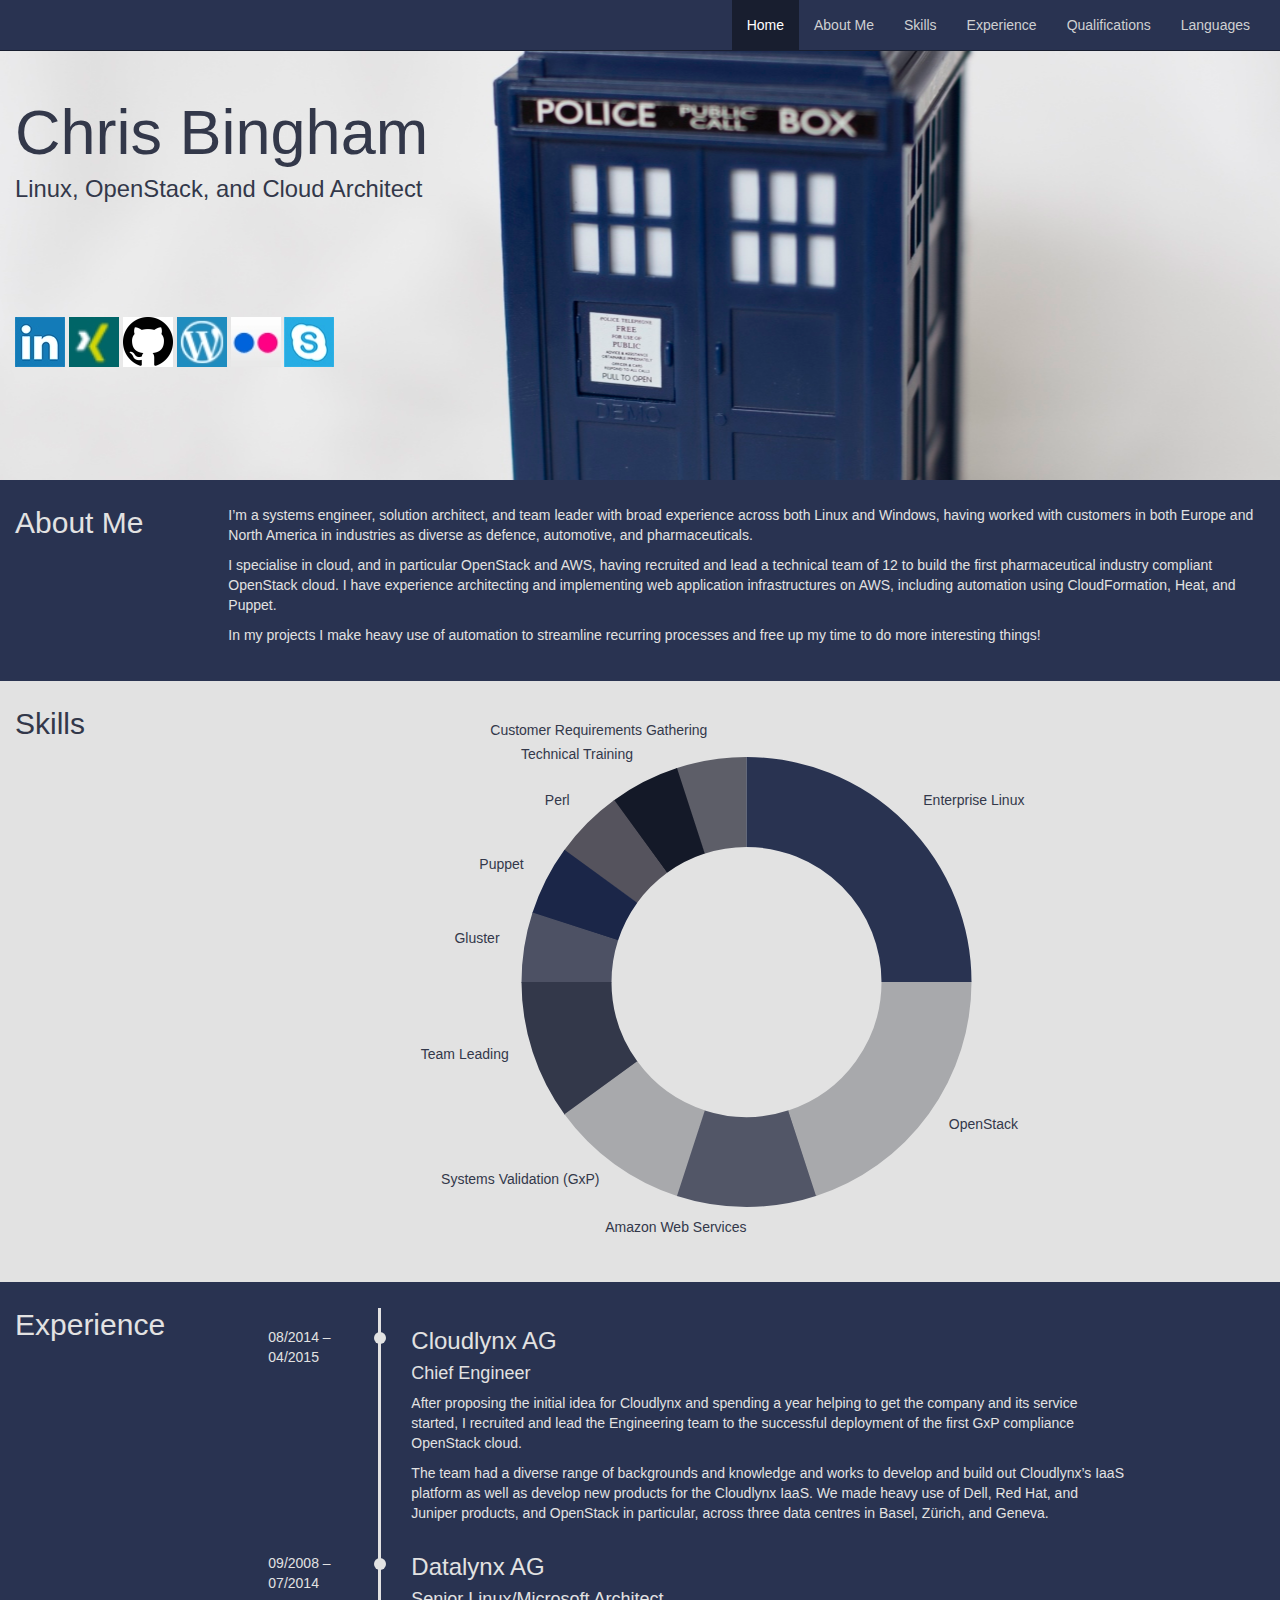
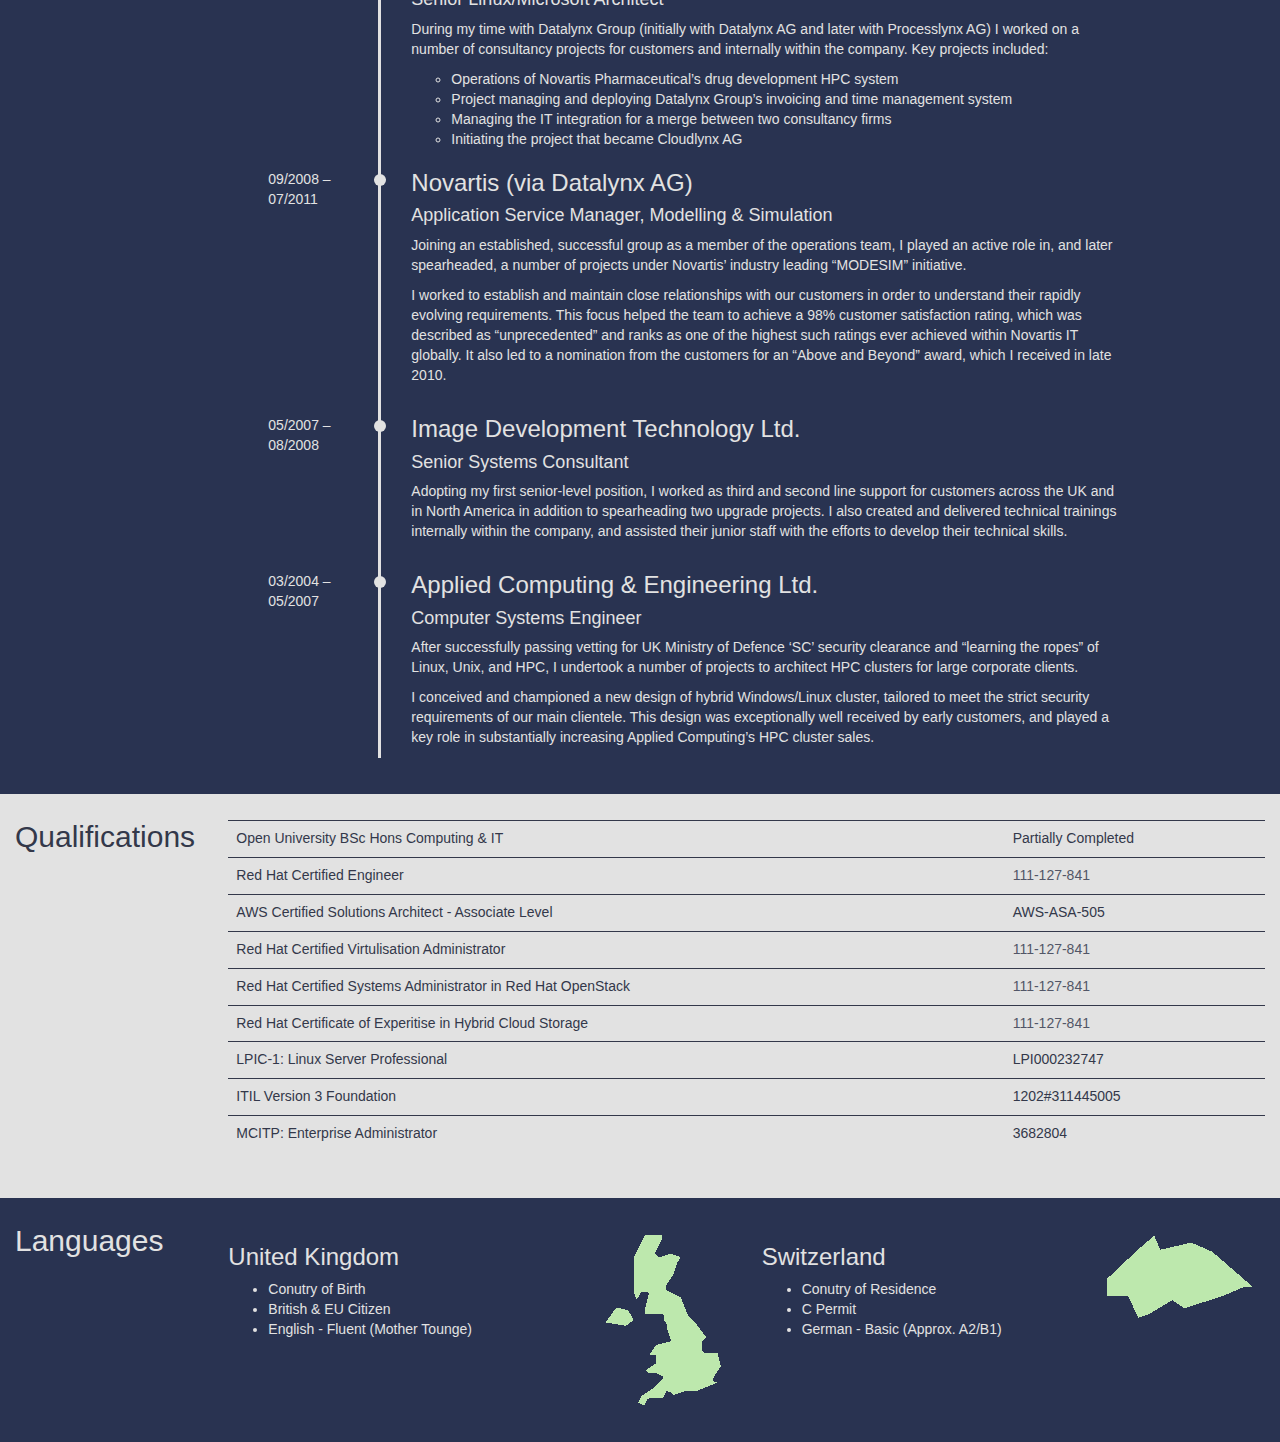
==== commit c346f0d4: "Fixes #7" ====
--- a/index.html
+++ b/index.html
@@ -26,9 +26,9 @@
 	<link rel="stylesheet" href="css/storybook.css">
   </head>
 
-  <body>
-
-    <nav class="navbar navbar-fixed-top navbar-inverse">
+  <body data-spy="scroll" data-target="#topnav">
+
+    <nav id="topnav" class="navbar navbar-fixed-top navbar-inverse">
       <div class="container-fluid">
         <div class="navbar-header">
           <button type="button" class="navbar-toggle collapsed" data-toggle="collapse" data-target="#navbar" aria-expanded="false" aria-controls="navbar">
@@ -41,7 +41,7 @@
         </div>
         <div id="navbar" class="collapse navbar-collapse navbar-right">
           <ul class="nav navbar-nav">
-            <li class="active"><a href="#">Home</a></li>
+            <li class="active"><a href="#home">Home</a></li>
             <li><a href="#about">About Me</a></li>
             <li><a href="#skills">Skills</a></li>
 			<li><a href="#experience">Experience</a></li>
@@ -62,7 +62,7 @@
             <h3 class="visible-xs">Small Device View [.col-xs]</h3>
         	-->
 		  <div class="row">
-			<div class="col-xs-6 col-sm-6 col-md-5 col-lg-8 title-text">
+			<div id="name-title" class="col-xs-6 col-sm-6 col-md-5 col-lg-8 title-text">
 			  <h1>Chris Bingham</h1>
 			  <h2>Linux, OpenStack, and Cloud Architect</h2>
 			</div>
@@ -89,10 +89,10 @@
 	<section id="about">
 	  <div class="container-fluid container-alt container-padded">
 		<div class="row">
-		  <div class="col-sm-2 section-title">
+		  <div class="col-xs-12 col-sm-12 col-md-2 section-title">
 			<h2>About Me</h2>
 		  </div>
-		  <div class=col-sm-10>
+		  <div class="col-xs-12 col-sm-12 col-md-10">
 			<p>I’m a systems engineer, solution architect, and team leader with broad experience across both Linux and Windows, having worked with customers in both Europe and North America in industries as diverse as defence, automotive, and pharmaceuticals.</p>
 			<p>I specialise in cloud, and in particular OpenStack and AWS, having recruited and lead a technical team of 12 to build the first pharmaceutical industry compliant OpenStack cloud. I have experience architecting and implementing web application infrastructures on AWS, including automation using CloudFormation, Heat, and Puppet.</p>
 			<p>In my projects I make heavy use of automation to streamline recurring processes and free up my time to do more interesting things!</p>
@@ -103,10 +103,10 @@
 	<section id="skills">
 	  <div class="container-fluid container-padded">
 		<div class="row">
-		  <div class="col-sm-2 section-title">
+		  <div class="col-xs-12 col-sm-12 col-md-2 section-title">
 			<h2>Skills</h2>
 		  </div>
-		  <div class="col-sm-10 skills-chart">
+		  <div class="col-xs-12 col-sm-12 col-md-10 skills-chart">
 			<div class="ct-chart ct-perfect-fourth" id="skillsChart"></div>
 		  </div>
 		</div>
@@ -115,10 +115,10 @@
 	<section id="experience">
 	  <div class="container-fluid container-alt container-padded">
 		<div class="row">
-		  <div class="col-sm-2 section-title">
+		  <div class="col-xs-12 col-sm-12 col-md-2 section-title">
 			<h2>Experience</h2>
 		  </div>
-		  <div class="col-sm-10">
+		  <div class="col-xs-12 col-sm-12 col-md-10">
 			<ul class="timeline">
 			  <li>
 				<span class='timeline-date'>08/2014 – 04/2015</span>
@@ -177,10 +177,10 @@
 	<section id="qualifications">
 	  <div class="container-fluid container-padded">
 		<div class="row">
-		  <div class="col-sm-2 section-title">
+		  <div class="col-xs-12 col-sm-12 col-md-2 section-title">
 			<h2>Qualifications</h2>
 		  </div>
-		  <div class="col-sm-10">
+		  <div class="col-xs-12 col-sm-12 col-md-10">
 			<table class="table">
 			  <tr>
 				<td>Open University BSc Hons Computing & IT</td><td>Partially Completed</td>
@@ -217,10 +217,10 @@
 	<section id="languages">
 	  <div class="container-fluid container-alt container-padded">
 		<div class="row">
-		  <div class="col-sm-2 section-title">
+		  <div class="col-xs-12 col-sm-12 col-md-2 section-title">
 			<h2>Languages</h2>
 		  </div>
-		  <div class="col-sm-5">
+		  <div class="col-xs-12 col-sm-6 col-md-5">
 			<img class="img-responsive img-map" alt="Graphic of the United Kingdom" src="img/gb.png" />
 			<h3>United Kingdom</h3>
 			<ul>
@@ -229,7 +229,7 @@
 			  <li>English - Fluent (Mother Tounge)</li>
 			</ul>
 		  </div>
-		  <div class="col-sm-5">
+		  <div class="col-xs-12 col-sm-6 col-md-5">
 			<img class="img-responsive img-map" alt="Graphic of Switzerland" src="img/ch.png" />
 			<h3>Switzerland</h3>
 			<ul>
@@ -247,7 +247,8 @@
     <!-- Placed at the end of the document so the pages load faster -->
     
 	<script src="https://ajax.googleapis.com/ajax/libs/jquery/1.11.2/jquery.min.js"></script>
-    <script src="https://maxcdn.bootstrapcdn.com/bootstrap/3.3.4/js/bootstrap.min.js"></script> 
+    <script src="https://maxcdn.bootstrapcdn.com/bootstrap/3.3.4/js/bootstrap.min.js"></script>
+    <script src="js/jquery.visible.min.js"></script>
 	<script src="js/chartist.min.js"></script>
 	<script src="js/storybook.js"></script>
  
--- a/css/timeline.css
+++ b/css/timeline.css
@@ -6,30 +6,43 @@
 }
 
 /* for Desktop */
-@media ( min-width : 640px ){
-  .timeline > li {
-    overflow: hidden;
-    margin: 0;
-    position: relative;
+@media ( min-width: 649px ) {
+.timeline > li {
+  overflow: hidden;
+  margin: 0;
+  position: relative;
+}
+.timeline-date {
+  width: 110px;
+  float: left;
+  margin-top: 20px;
+}
+.timeline-content {
+  width: 75%;
+  float: left;
+  border-left: 3px solid;
+  padding-left: 30px;
+}
+.timeline-content:before {
+  content: '';
+  width: 12px;
+  height: 12px;
+  position: absolute;
+  left: 106px;
+  top: 24px;
+  border-radius: 100%;
+}
+}
+@media ( max-width : 767px ) and ( min-width: 590px ) {
+  .timeline-content {
+    width: 80%;
   }
+
   .timeline-date {
-    width: 110px;
-    float: left;
-    margin-top: 20px;
+    width: 80px;
   }
-  .timeline-content {
-    width: 75%;
-    float: left;
-    border-left: 3px solid;
-    padding-left: 30px;
-  }
+
   .timeline-content:before {
-    content: '';
-    width: 12px;
-    height: 12px;
-    position: absolute;
-    left: 106px;
-    top: 24px;
-    border-radius: 100%;
+    left: 76px;
   }
 }--- a/css/storybook.css
+++ b/css/storybook.css
@@ -1,3 +1,7 @@
+.body {
+  position: relative;
+}
+
 .jumbotron {
   margin-bottom: 0;
   background-repeat: no-repeat;
